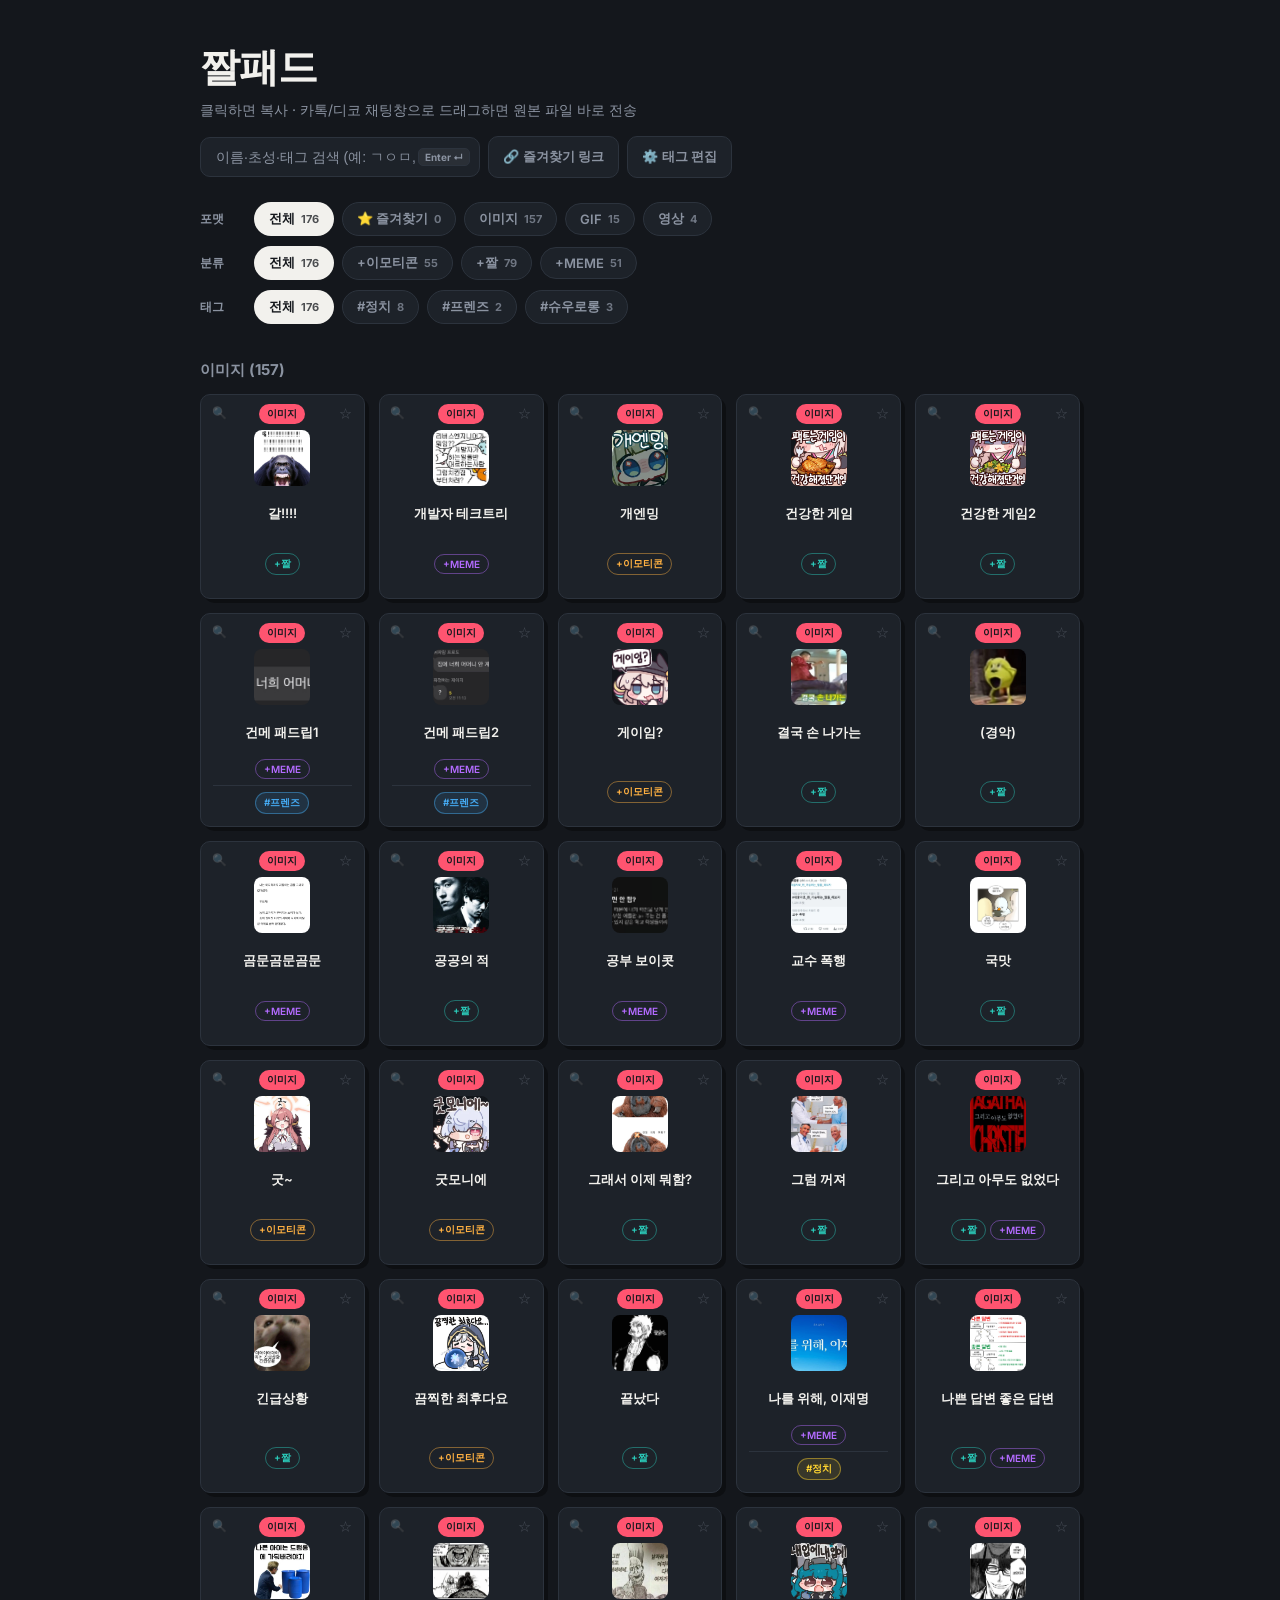
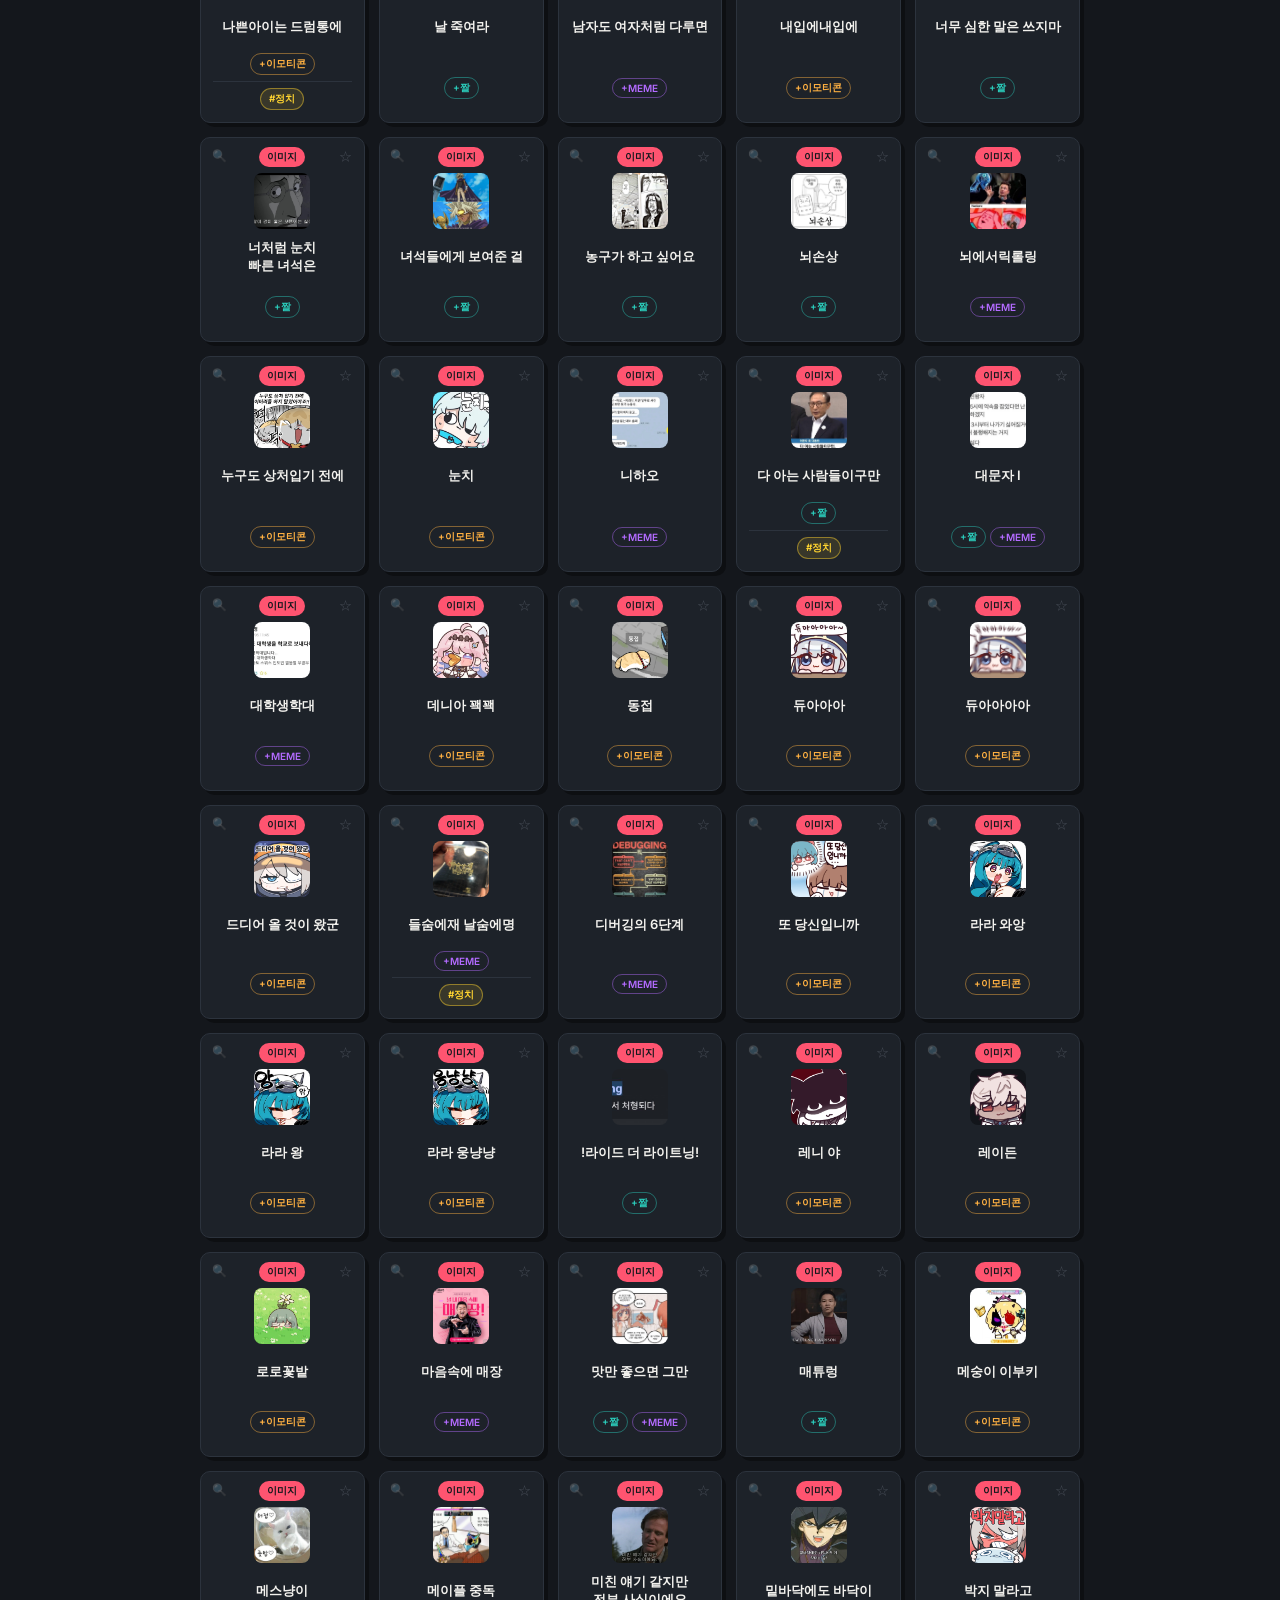
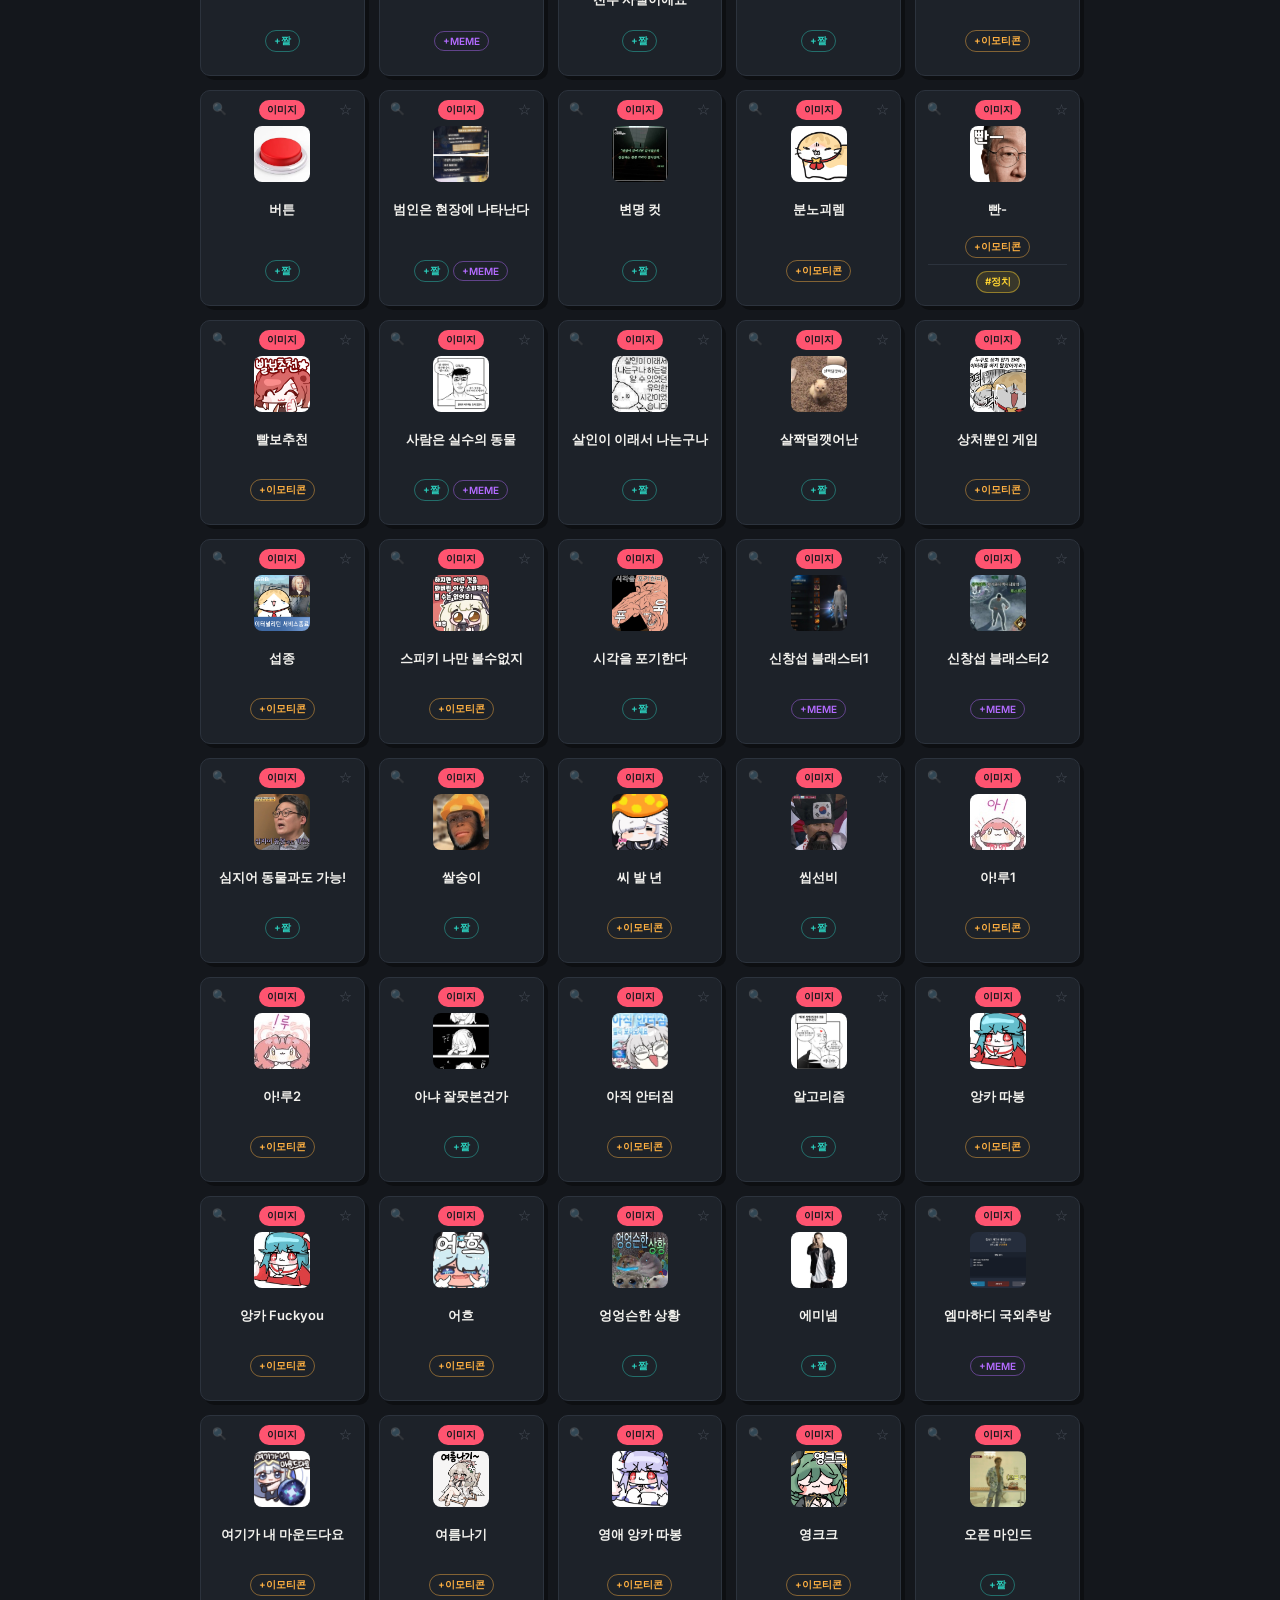
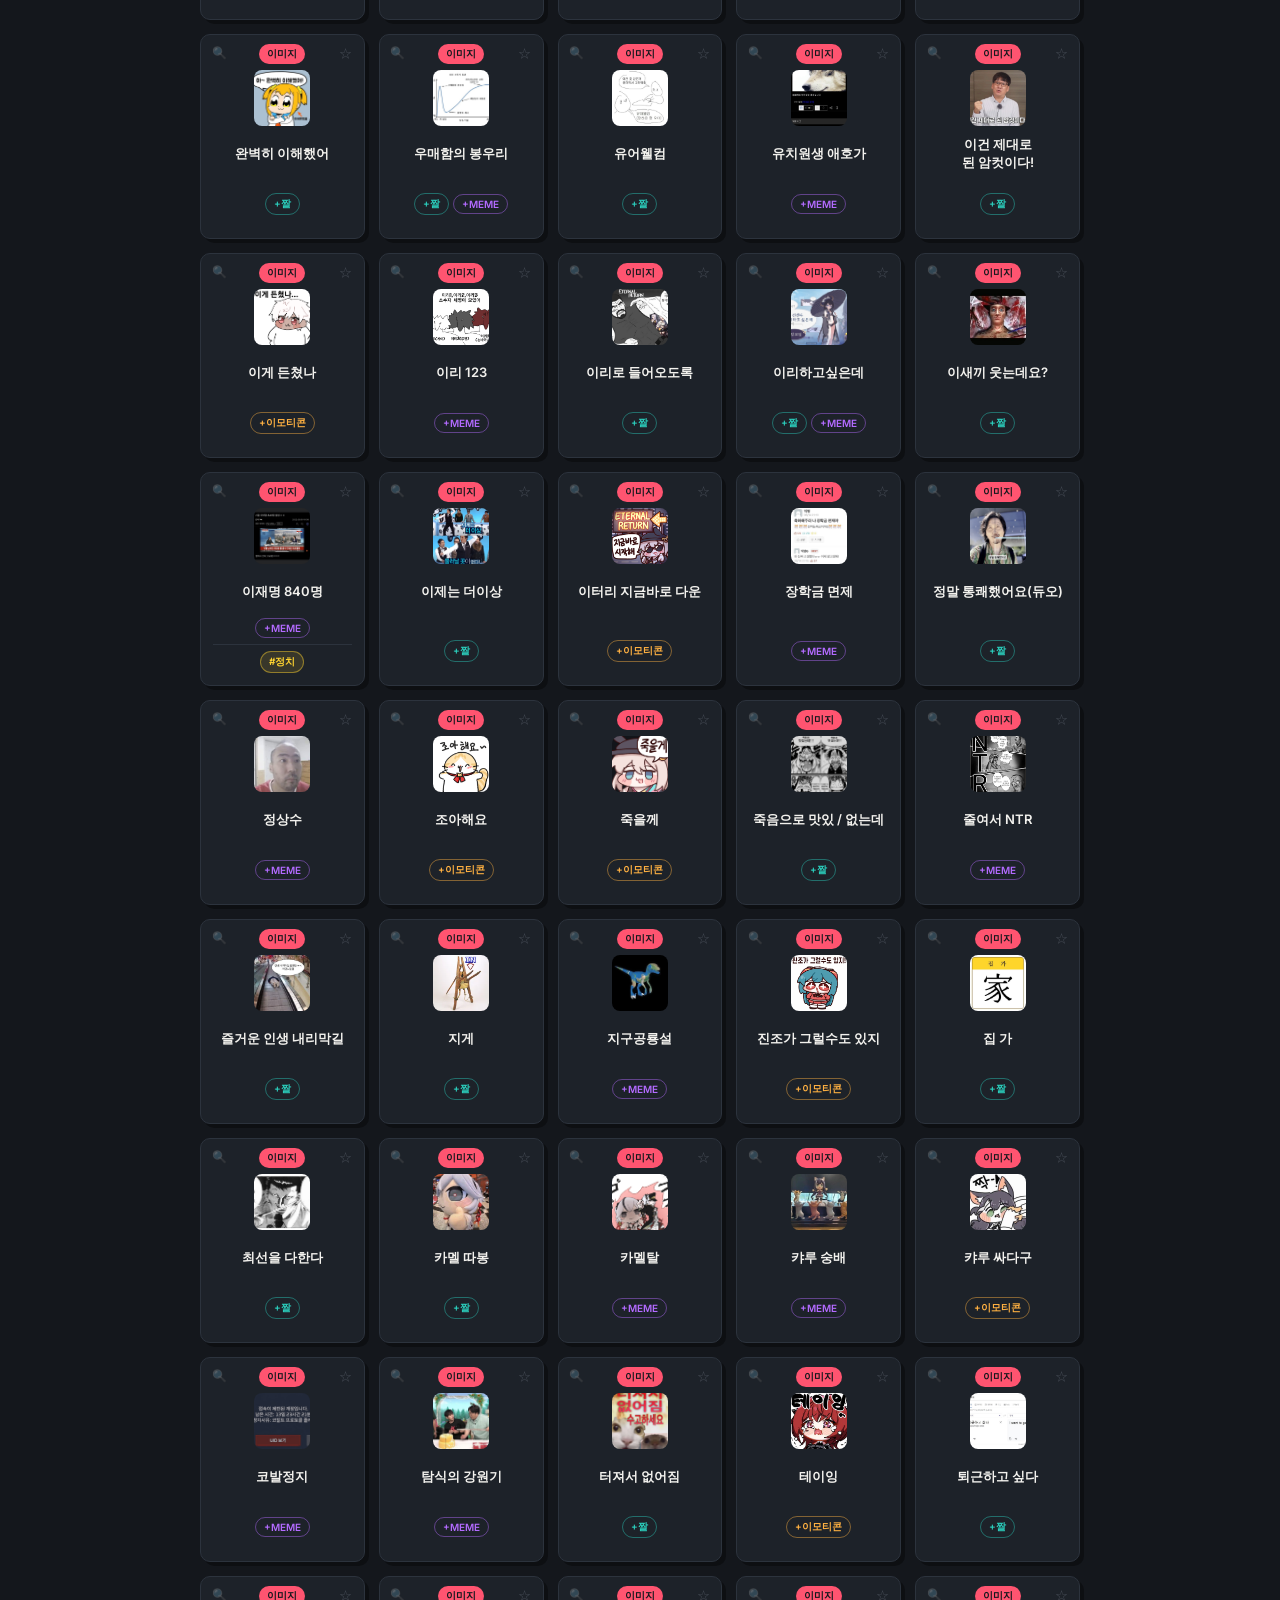
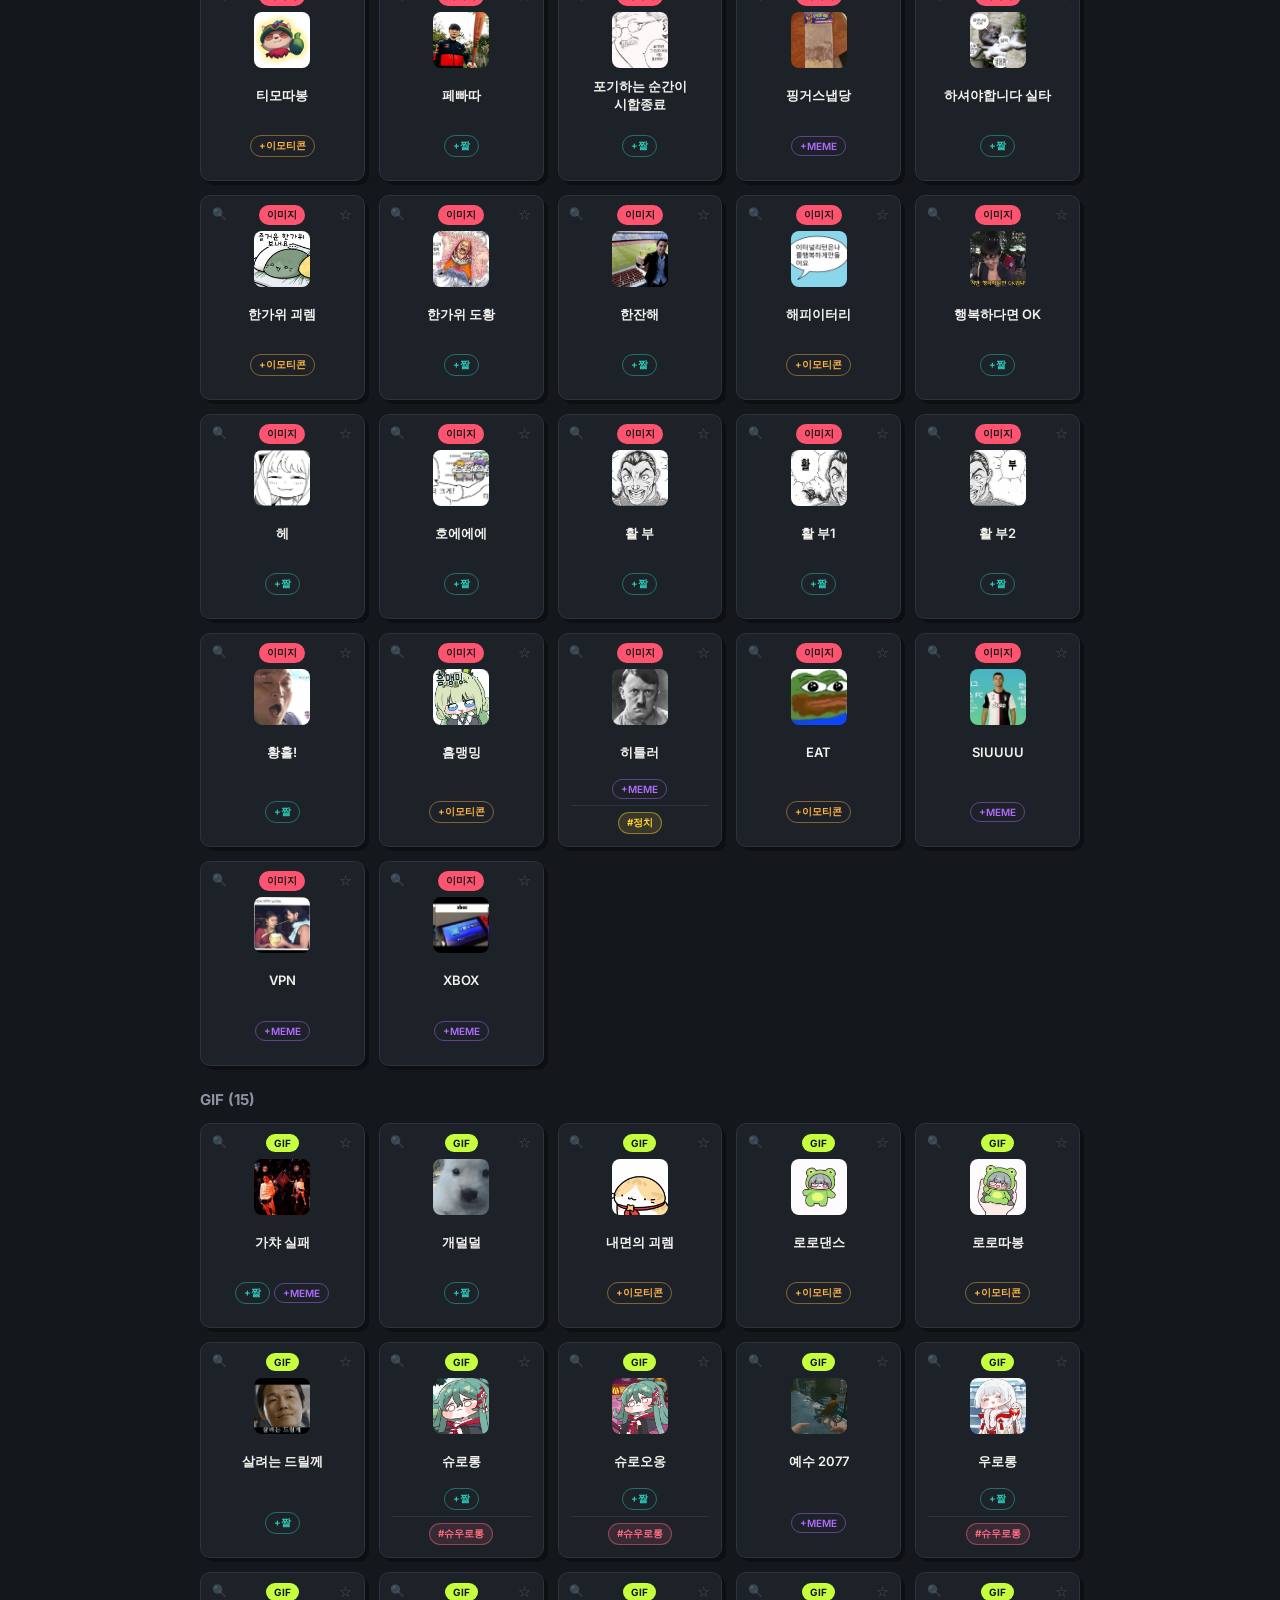
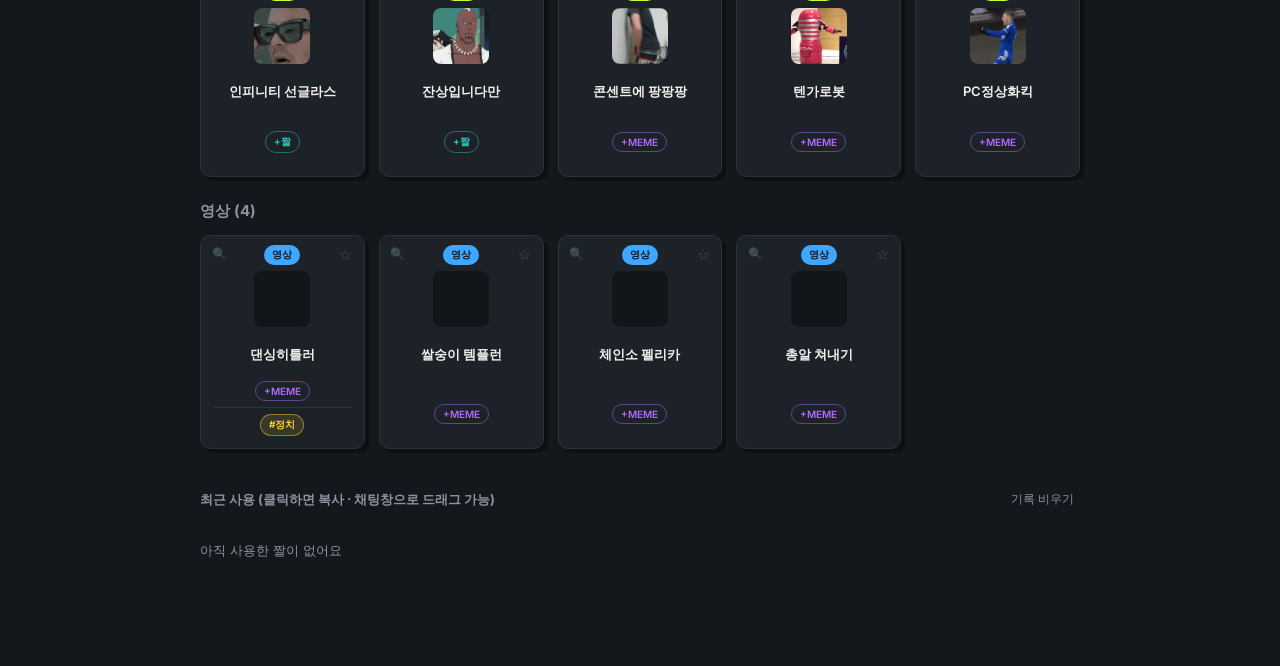
==== index.html @ 25e55c8a "Add files via upload" ====
<!DOCTYPE html>
<html lang="ko">
<head>
<meta charset="UTF-8">
<meta name="viewport" content="width=device-width, initial-scale=1.0">
<title>짤패드</title>
<link rel="icon" type="image/png" href="images/assets/JJAL_icon-favicon-32x32.png?v=2">

<style>
  @import url('https://fonts.googleapis.com/css2?family=Archivo:wght@700;800&family=Inter:wght@400;500;600;700&display=swap');

  .category-title {
    grid-column: 1 / -1;
    font-size: 15px;
    font-weight: 700;
    color: var(--text-dim);
    margin-top: 10px;
    display: flex;
    align-items: center;
    gap: 6px;
  }

  .category-title.fav-title {
    color: #fed330;
  }

  :root {
    --bg: #14171c;
    --surface: #1d2229;
    --surface-hover: #262c35;
    --border: #2c333d;
    --text: #f2f1ed;
    --text-dim: #8b93a1;
    --img: #ff5470;
    --gif: #c6ff3d;
    --video: #3fa7ff;
    --tag-emo: #ffb142;
    --tag-jjal: #2bcbba;
    --tag-meme: #b36bff;
    --tag-pol: #fed330;
    --tag-friends: #45aaf2;
    --tag-shurorong: #ff6b81;
    --tag-extra: #ff793f;
  }

  * {
    box-sizing: border-box;
  }

  body {
    margin: 0;
    background: var(--bg);
    color: var(--text);
    font-family: 'Inter', sans-serif;
    min-height: 100vh;
    padding: 40px 24px 80px;
  }

  .wrap {
    max-width: 880px;
    margin: 0 auto;
  }

  header {
    display: flex;
    flex-wrap: wrap;
    justify-content: space-between;
    align-items: flex-end;
    gap: 16px;
    margin-bottom: 24px;
  }

  h1 {
    font-family: 'Archivo', sans-serif;
    font-weight: 800;
    font-size: 40px;
    letter-spacing: -0.02em;
    margin: 0 0 6px;
  }

  header p {
    margin: 0;
    color: var(--text-dim);
    font-size: 14px;
  }

  .header-right {
    display: flex;
    align-items: center;
    gap: 8px;
    flex-wrap: wrap;
  }

  .search-wrap {
    position: relative;
    display: flex;
    align-items: center;
  }

  #search {
    background: var(--surface);
    border: 1px solid var(--border);
    color: var(--text);
    font-size: 14px;
    padding: 11px 64px 11px 15px;
    border-radius: 10px;
    width: 280px;
    outline: none;
  }

  #search:focus {
    border-color: var(--text-dim);
  }

  #search::placeholder {
    color: var(--text-dim);
  }

  .enter-hint {
    position: absolute;
    right: 10px;
    font-size: 10px;
    font-weight: 700;
    color: var(--text-dim);
    background: rgba(255, 255, 255, 0.06);
    border: 1px solid var(--border);
    padding: 2px 6px;
    border-radius: 5px;
    pointer-events: none;
  }

  .btn-edit-mode {
    background: var(--surface);
    border: 1px solid var(--border);
    color: var(--text-dim);
    font-size: 13px;
    font-weight: 600;
    padding: 11px 14px;
    border-radius: 10px;
    cursor: pointer;
    transition: all .15s;
    white-space: nowrap;
  }

  .btn-edit-mode:hover {
    color: var(--text);
    border-color: var(--text-dim);
  }

  .btn-edit-mode.active {
    background: #ff9f43;
    color: var(--bg);
    border-color: transparent;
  }

  /* 모바일 화면 헤더 버튼 줄바꿈 및 여백 최적화 */
  @media (max-width: 640px) {
    body {
      padding: 24px 14px 64px;
    }

    header {
      flex-direction: column;
      align-items: stretch;
      gap: 12px;
      margin-bottom: 18px;
    }

    h1 {
      font-size: 32px;
    }

    .header-right {
      width: 100%;
      display: grid;
      grid-template-columns: 1fr 1fr;
      gap: 8px;
    }

    .search-wrap {
      grid-column: 1 / -1;
      width: 100%;
    }

    #search {
      width: 100%;
    }

    .btn-edit-mode {
      width: 100%;
      text-align: center;
      padding: 10px 10px;
      font-size: 12px;
    }

    .grid {
      grid-template-columns: repeat(auto-fill, minmax(128px, 1fr));
      gap: 10px;
    }
  }

  .edit-banner {
    display: none;
    flex-direction: column;
    background: #1f2630;
    border: 1px solid #3c4657;
    border-radius: 12px;
    padding: 16px;
    margin-bottom: 22px;
    gap: 14px;
  }

  .edit-banner.show {
    display: flex;
  }

  .edit-banner-top {
    display: flex;
    align-items: center;
    justify-content: space-between;
    flex-wrap: wrap;
    gap: 12px;
  }

  .edit-banner-info {
    font-size: 13px;
    color: var(--text);
    line-height: 1.45;
  }

  .edit-banner-info strong {
    color: #ff9f43;
  }

  .edit-actions {
    display: flex;
    gap: 8px;
    flex-wrap: wrap;
    align-items: center;
  }

  .new-tag-input {
    background: var(--bg);
    border: 1px solid var(--border);
    color: var(--text);
    font-size: 12px;
    padding: 7px 10px;
    border-radius: 8px;
    width: 150px;
    outline: none;
  }

  .new-tag-input:focus {
    border-color: var(--gif);
  }

  .btn-action {
    background: var(--surface);
    border: 1px solid var(--border);
    color: var(--text);
    font-size: 12px;
    font-weight: 700;
    padding: 8px 13px;
    border-radius: 8px;
    cursor: pointer;
  }

  .btn-action.primary {
    background: var(--gif);
    color: var(--bg);
    border-color: transparent;
  }

  .btn-action:hover {
    opacity: 0.9;
  }

  .drop-zone {
    border: 2px dashed #455064;
    border-radius: 10px;
    background: rgba(20, 23, 28, 0.55);
    padding: 16px;
    text-align: center;
    cursor: pointer;
    transition: border-color .15s, background .15s;
  }

  .drop-zone:hover,
  .drop-zone.dragover {
    border-color: var(--gif);
    background: rgba(198, 255, 61, 0.06);
  }

  .drop-zone-title {
    font-size: 13px;
    font-weight: 700;
    color: var(--text);
    margin-bottom: 4px;
  }

  .drop-zone-sub {
    font-size: 12px;
    color: var(--text-dim);
  }

  .filter-section {
    display: flex;
    flex-direction: column;
    gap: 10px;
    margin-bottom: 26px;
  }

  .chips-row {
    display: flex;
    flex-wrap: wrap;
    align-items: center;
    gap: 8px;
  }

  .row-label {
    font-size: 12px;
    font-weight: 700;
    color: var(--text-dim);
    min-width: 42px;
    margin-right: 4px;
  }

  .chip {
    padding: 7px 14px;
    border-radius: 999px;
    border: 1px solid var(--border);
    background: var(--surface);
    color: var(--text-dim);
    font-size: 13px;
    font-weight: 600;
    cursor: pointer;
    display: inline-flex;
    align-items: center;
    gap: 6px;
    user-select: none;
    transition: background .15s, color .15s, border-color .15s;
  }

  .chip:hover {
    color: var(--text);
    border-color: #3d4654;
  }

  .chip .count {
    font-size: 11px;
    font-weight: 700;
    opacity: 0.75;
  }

  .chip.active {
    color: var(--bg);
    border-color: transparent;
    background: var(--tag-extra);
  }

  .chip[data-cat="all"].active,
  .chip[data-type="all"].active,
  .chip[data-theme="all"].active {
    background: var(--text);
  }

  .chip[data-cat="fav"].active {
    background: #fed330;
  }

  .chip[data-cat="img"].active {
    background: var(--img);
  }

  .chip[data-cat="gif"].active {
    background: var(--gif);
  }

  .chip[data-cat="video"].active {
    background: var(--video);
  }

  .chip[data-type="이모티콘"].active {
    background: var(--tag-emo);
  }

  .chip[data-type="짤"].active {
    background: var(--tag-jjal);
  }

  .chip[data-type="MEME"].active {
    background: var(--tag-meme);
  }

  .chip[data-theme="정치"].active {
    background: var(--tag-pol);
  }

  .chip[data-theme="프렌즈"].active {
    background: var(--tag-friends);
  }

  .chip[data-theme="슈우로롱"].active {
    background: var(--tag-shurorong);
  }

  .grid {
    display: grid;
    grid-template-columns: repeat(auto-fill, minmax(142px, 1fr));
    gap: 14px;
    margin-bottom: 40px;
  }

  .pad {
    position: relative;
    background: var(--surface);
    border: 1px solid var(--border);
    border-radius: 10px;
    padding: 9px 12px 12px;
    text-align: center;
    cursor: grab;
    box-shadow: 4px 4px 0 rgba(0,0,0,0.35);
    display: flex;
    flex-direction: column;
    align-items: center;
    justify-content: space-between;
    transition: opacity .15s, transform .12s, border-color .15s;
  }

  .pad:hover {
    background: var(--surface-hover);
  }

  .pad.dragging {
    opacity: 0.55;
    cursor: grabbing;
    border-color: var(--gif);
  }

  .pad.is-fav {
    border-color: rgba(254, 211, 48, 0.45);
  }

  .pad.first-match {
    outline: 2px solid var(--gif);
  }

  .pad:active,
  .pad.fired {
    transform: translate(3px, 3px);
    box-shadow: 1px 1px 0 rgba(0,0,0,0.35);
  }

  .pad-corner-btn {
    position: absolute;
    top: 6px;
    width: 24px;
    height: 24px;
    border-radius: 6px;
    border: none;
    background: transparent;
    color: var(--text-dim);
    font-size: 13px;
    line-height: 1;
    display: inline-flex;
    align-items: center;
    justify-content: center;
    cursor: pointer;
    opacity: 0.35;
    transition: opacity .15s, background .15s, color .15s, transform .12s;
    padding: 0;
  }

  .pad:hover .pad-corner-btn {
    opacity: 0.75;
  }

  .pad-corner-btn:hover {
    opacity: 1 !important;
    background: rgba(255, 255, 255, 0.08);
    transform: scale(1.1);
  }

  .fav-btn {
    right: 6px;
  }

  .fav-btn.active {
    opacity: 1;
    color: #fed330;
  }

  .zoom-btn {
    left: 6px;
    font-size: 12px;
  }

  .pad-top {
    width: 100%;
    display: flex;
    flex-direction: column;
    align-items: center;
  }

  .pad-format-row {
    margin-bottom: 6px;
    display: flex;
    justify-content: center;
    align-items: center;
    min-height: 20px;
    width: 100%;
  }

  .pad .emoji {
    font-size: 30px;
    display: block;
    margin-bottom: 10px;
  }

  .pad-img {
    width: 56px;
    height: 56px;
    object-fit: cover;
    border-radius: 8px;
    margin-bottom: 10px;
    display: block;
    margin-left: auto;
    margin-right: auto;
    background: #12151a;
    cursor: grab;
    -webkit-user-drag: element;
  }

  .pad .label {
    font-size: 13px;
    font-weight: 600;
    line-height: 1.35;
    display: flex;
    align-items: center;
    justify-content: center;
    width: 100%;
    min-height: 36px;
    margin-bottom: 8px;
    word-break: keep-all;
    overflow-wrap: break-word;
    text-wrap: balance;
  }

  .pad-meta {
    width: 100%;
    display: flex;
    flex-direction: column;
    align-items: center;
    justify-content: center;
    margin-top: auto;
    min-height: 46px;
  }

  .pad-meta.no-theme {
    padding-top: 2px;
  }

  .type-group {
    display: flex;
    flex-wrap: wrap;
    justify-content: center;
    align-items: center;
    gap: 4px;
    width: 100%;
    min-height: 20px;
  }

  .theme-footer {
    width: 100%;
    margin-top: 6px;
    padding-top: 6px;
    border-top: 1px solid var(--border);
    display: flex;
    flex-wrap: wrap;
    justify-content: center;
    align-items: center;
    gap: 4px;
  }

  .theme-footer.edit-divider {
    border-top: 1px dashed #363f4d;
    background: rgba(0, 0, 0, 0.14);
    margin: 8px -12px -12px;
    padding: 8px 8px 10px;
    width: calc(100% + 24px);
    border-radius: 0 0 9px 9px;
  }

  .tag {
    display: inline-block;
    font-size: 10px;
    font-weight: 700;
    padding: 3px 8px;
    border-radius: 999px;
    color: var(--bg);
  }

  .tag.img {
    background: var(--img);
  }

  .tag.gif {
    background: var(--gif);
  }

  .tag.video {
    background: var(--video);
  }

  .tag.sub-type {
    background: transparent;
    border: 1px solid var(--border);
    color: var(--text-dim);
    font-weight: 600;
  }

  .tag.sub-type[data-t="이모티콘"] {
    border-color: rgba(255, 177, 66, 0.45);
    color: var(--tag-emo);
  }

  .tag.sub-type[data-t="짤"] {
    border-color: rgba(43, 203, 186, 0.45);
    color: var(--tag-jjal);
  }

  .tag.sub-type[data-t="MEME"] {
    border-color: rgba(179, 107, 255, 0.45);
    color: var(--tag-meme);
  }

  .tag.sub-theme {
    background: rgba(255, 121, 63, 0.12);
    border: 1px solid rgba(255, 121, 63, 0.45);
    color: var(--tag-extra);
    font-weight: 600;
  }

  .tag.sub-theme[data-t="정치"] {
    background: rgba(254, 211, 48, 0.12);
    border-color: rgba(254, 211, 48, 0.45);
    color: var(--tag-pol);
  }

  .tag.sub-theme[data-t="프렌즈"] {
    background: rgba(69, 170, 242, 0.12);
    border-color: rgba(69, 170, 242, 0.45);
    color: var(--tag-friends);
  }

  .tag.sub-theme[data-t="슈우로롱"] {
    background: rgba(255, 107, 129, 0.12);
    border-color: rgba(255, 107, 129, 0.45);
    color: var(--tag-shurorong);
  }

  .edit-tag-btn {
    font-size: 10px;
    font-weight: 700;
    padding: 3px 7px;
    border-radius: 6px;
    border: 1px dashed #3d4654;
    background: transparent;
    color: var(--text-dim);
    cursor: pointer;
    opacity: 0.45;
    transition: all .12s;
  }

  .edit-tag-btn:hover {
    opacity: 0.85;
  }

  .edit-tag-btn.on {
    opacity: 1;
    border-style: solid;
    background: rgba(255, 121, 63, 0.14);
    color: var(--tag-extra);
    border-color: var(--tag-extra);
  }

  .edit-tag-btn.on[data-t="이모티콘"] {
    color: var(--tag-emo);
    border-color: var(--tag-emo);
    background: rgba(255, 177, 66, 0.14);
  }

  .edit-tag-btn.on[data-t="짤"] {
    color: var(--tag-jjal);
    border-color: var(--tag-jjal);
    background: rgba(43, 203, 186, 0.14);
  }

  .edit-tag-btn.on[data-t="MEME"] {
    color: var(--tag-meme);
    border-color: var(--tag-meme);
    background: rgba(179, 107, 255, 0.14);
  }

  .edit-tag-btn.on[data-t="정치"] {
    color: var(--tag-pol);
    border-color: var(--tag-pol);
    background: rgba(254, 211, 48, 0.14);
  }

  .edit-tag-btn.on[data-t="프렌즈"] {
    color: var(--tag-friends);
    border-color: var(--tag-friends);
    background: rgba(69, 170, 242, 0.14);
  }

  .edit-tag-btn.on[data-t="슈우로롱"] {
    color: var(--tag-shurorong);
    border-color: var(--tag-shurorong);
    background: rgba(255, 107, 129, 0.14);
  }

  .pad.hidden {
    display: none;
  }

  .recent-header {
    display: flex;
    align-items: center;
    justify-content: space-between;
    margin-bottom: 12px;
  }

  .recent-label {
    font-size: 13px;
    font-weight: 700;
    color: var(--text-dim);
  }

  .recent-clear-btn {
    background: transparent;
    border: none;
    color: var(--text-dim);
    font-size: 12px;
    cursor: pointer;
    padding: 2px 6px;
    border-radius: 4px;
  }

  .recent-clear-btn:hover {
    color: var(--text);
    background: var(--surface);
  }

  .recent-row {
    display: flex;
    gap: 10px;
    overflow-x: auto;
    padding-bottom: 6px;
  }

  .recent-item {
    flex: 0 0 auto;
    background: var(--surface);
    border: 1px solid var(--border);
    border-radius: 8px;
    padding: 8px 12px;
    font-size: 13px;
    font-weight: 500;
    display: flex;
    align-items: center;
    gap: 7px;
    white-space: nowrap;
    cursor: grab;
    transition: background .15s, border-color .15s, transform .1s, opacity .15s;
  }

  .recent-item:hover {
    background: var(--surface-hover);
    border-color: #3d4654;
  }

  .recent-item.dragging {
    opacity: 0.55;
    cursor: grabbing;
  }

  .recent-item:active {
    transform: translateY(1px);
  }

  .recent-thumb {
    width: 24px;
    height: 24px;
    object-fit: cover;
    border-radius: 4px;
    -webkit-user-drag: element;
  }

  .empty-note {
    color: var(--text-dim);
    font-size: 13px;
    grid-column: 1 / -1;
    padding: 20px 0;
  }

  #previewPopup {
    position: fixed;
    z-index: 200;
    background: #181c22;
    border: 1px solid #3d4654;
    border-radius: 12px;
    padding: 10px;
    box-shadow: 0 14px 36px rgba(0, 0, 0, 0.65);
    pointer-events: none;
    opacity: 0;
    transform: scale(0.96);
    transition: opacity .14s ease, transform .14s ease;
    max-width: 340px;
    text-align: center;
  }

  #previewPopup.show {
    opacity: 1;
    transform: scale(1);
  }

  #previewPopup img,
  #previewPopup video {
    display: block;
    max-width: 320px;
    max-height: 320px;
    width: auto;
    height: auto;
    border-radius: 8px;
    margin: 0 auto 8px;
    background: #101317;
  }

  #previewPopup .preview-caption {
    font-size: 13px;
    font-weight: 700;
    color: var(--text);
    word-break: keep-all;
  }

  #toast {
    position: fixed;
    left: 50%;
    bottom: 28px;
    transform: translate(-50%, 20px);
    background: var(--text);
    color: var(--bg);
    font-weight: 600;
    font-size: 14px;
    padding: 12px 20px;
    border-radius: 10px;
    opacity: 0;
    transition: opacity .18s, transform .18s;
    pointer-events: none;
    z-index: 300;
  }

  #toast.show {
    opacity: 1;
    transform: translate(-50%, 0);
  }
</style>
</head>

<body>
<div class="wrap">

  <header>
    <div>
      <h1>짤패드</h1>
      <p>클릭하면 복사 · 카톡/디코 채팅창으로 드래그하면 원본 파일 바로 전송</p>
    </div>
    <div class="header-right">
      <div class="search-wrap">
        <input id="search" type="text" placeholder="이름·초성·태그 검색 (예: ㄱㅇㅁ, #슈우로롱)">
        <span class="enter-hint" title="검색 후 Enter를 누르면 첫 번째 짤이 바로 복사됩니다">Enter ↵</span>
      </div>
      <button id="syncFavBtn" class="btn-edit-mode" type="button" title="현재 즐겨찾기 목록이 담긴 공유 링크를 복사합니다">🔗 즐겨찾기 링크</button>
      <button id="editModeBtn" class="btn-edit-mode" type="button">⚙️ 태그 편집</button>
    </div>
  </header>

  <div id="editBanner" class="edit-banner">
    <div class="edit-banner-top">
      <div class="edit-banner-info">
        <strong>태그 편집 &amp; 새 짤 등록 모드</strong> — 박스 위쪽은 <b>+분류</b>, 박스 밑 공간은 <b>#태그</b>로 분리되어 표시됩니다.<br>
        ⭐ 즐겨찾기(★)와 태그를 수정한 뒤 <b>pads.js 다운로드</b>를 눌러 덮어쓰면 <b>모든 기기·브라우저에서 즐겨찾기가 똑같이 동기화</b>됩니다!
      </div>
      <div class="edit-actions">
        <input id="newTagInput" class="new-tag-input" type="text" placeholder="새 #태그 입력 (예: 이리)">
        <button id="addTagBtn" class="btn-action" type="button">+ 추가</button>
        <button id="copyPadsBtn" class="btn-action" type="button">📋 코드 복사</button>
        <button id="downloadPadsBtn" class="btn-action primary" type="button">💾 pads.js 다운로드</button>
      </div>
    </div>

    <div id="dropZone" class="drop-zone">
      <div class="drop-zone-title">📥 여기에 새 짤 파일(이미지 · GIF · MP4)을 드래그 앤 드롭하거나 클릭해서 선택하세요</div>
      <div class="drop-zone-sub">파일명 기준으로 자동 등록되며, 바로 아래 카드에서 +분류와 #태그를 찍고 pads.js로 받을 수 있습니다 (여러 파일 동시 선택 가능)</div>
      <input id="fileInput" type="file" multiple accept="image/*,video/mp4,video/webm" style="display:none">
    </div>
  </div>

  <div class="filter-section">
    <div class="chips-row" id="catChips">
      <span class="row-label">포맷</span>
      <div class="chip active" data-cat="all">전체 <span class="count" id="cnt-cat-all"></span></div>
      <div class="chip" data-cat="fav">⭐ 즐겨찾기 <span class="count" id="cnt-cat-fav"></span></div>
      <div class="chip" data-cat="img">이미지 <span class="count" id="cnt-cat-img"></span></div>
      <div class="chip" data-cat="gif">GIF <span class="count" id="cnt-cat-gif"></span></div>
      <div class="chip" data-cat="video">영상 <span class="count" id="cnt-cat-video"></span></div>
    </div>

    <div class="chips-row" id="typeChips"></div>

    <div class="chips-row" id="themeChips"></div>
  </div>

  <div class="grid" id="grid"></div>

  <div class="recent-header">
    <div class="recent-label">최근 사용 (클릭하면 복사 · 채팅창으로 드래그 가능)</div>
    <button id="clearRecentBtn" class="recent-clear-btn" type="button">기록 비우기</button>
  </div>
  <div class="recent-row" id="recentRow">
    <span class="empty-note">아직 사용한 짤이 없어요</span>
  </div>

</div>

<div id="previewPopup"></div>

<div id="toast"></div>

<script>
  // 174개 전체 최신 데이터셋 기본 내장
  const defaultPadsData = [
    // [ㄱ]
    { image: 'images/가챠 실패(화사).gif', label: '가챠 실패', cat: 'gif', tags: ['짤', 'MEME'] },
    { image: 'images/갈!!.jpg', label: '갈!!!!', cat: 'img', tags: ['짤'] },
    { image: 'images/개덜덜.gif', label: '개덜덜', cat: 'gif', tags: ['짤'] },
    { image: 'images/개발자 테크트리.jpg', label: '개발자 테크트리', cat: 'img', tags: ['MEME'] },
    { image: 'images/개엔밍.webp', label: '개엔밍', cat: 'img', tags: ['이모티콘'] },
    { image: 'images/건강한 게임.png', label: '건강한 게임', cat: 'img', tags: ['짤'] },
    { image: 'images/건강한 게임2.png', label: '건강한 게임2', cat: 'img', tags: ['짤'] },
    { image: 'images/건메 패드립1.jpg', label: '건메 패드립1', cat: 'img', tags: ['MEME', '프렌즈'] },
    { image: 'images/건메 패드립2.jpg', label: '건메 패드립2', cat: 'img', tags: ['MEME', '프렌즈'] },
    { image: 'images/게이임.png', label: '게이임?', cat: 'img', tags: ['이모티콘'] },
    { image: 'images/결국 손 나가는.webp', label: '결국 손 나가는', cat: 'img', tags: ['짤'] },
    { image: 'images/(경악).jpg', label: '(경악)', cat: 'img', tags: ['짤'] },
    { image: 'images/곰문곰문곰문.jpg', label: '곰문곰문곰문', cat: 'img', tags: ['MEME'] },
    { image: 'images/공공의적.webp', label: '공공의 적', cat: 'img', tags: ['짤'] },
    { image: 'images/공부 보이콧.jpg', label: '공부 보이콧', cat: 'img', tags: ['MEME'] },
    { image: 'images/교수 폭행.webp', label: '교수 폭행', cat: 'img', tags: ['MEME'] },
    { image: 'images/국맛.jpg', label: '국맛', cat: 'img', tags: ['짤'] },
    { image: 'images/굿~.jpg', label: '굿~', cat: 'img', tags: ['이모티콘'] },
    { image: 'images/굿모니에.png', label: '굿모니에', cat: 'img', tags: ['이모티콘'] },
    { image: 'images/그래서 이제 뭐함.jpg', label: '그래서 이제 뭐함?', cat: 'img', tags: ['짤'] },
    { image: 'images/그럼 꺼져.jpg', label: '그럼 꺼져', cat: 'img', tags: ['짤'] },
    { image: 'images/그리고 아무도 없었다.jpg', label: '그리고 아무도 없었다', cat: 'img', tags: ['짤', 'MEME'] },
    { image: 'images/긴급상황.jpg', label: '긴급상황', cat: 'img', tags: ['짤'] },
    { image: 'images/끔찍한 최후다요.png', label: '끔찍한 최후다요', cat: 'img', tags: ['이모티콘'] },
    { image: 'images/끝났다.webp', label: '끝났다', cat: 'img', tags: ['짤'] },

    // [ㄴ]
    { image: 'images/나를 위해, 이재명.jpg', label: '나를 위해, 이재명', cat: 'img', tags: ['MEME', '정치'] },
    { image: 'images/나쁜 답변 좋은 답변.webp', label: '나쁜 답변 좋은 답변', cat: 'img', tags: ['짤', 'MEME'] },
    { image: 'images/나쁜아이.png', label: '나쁜아이는 드럼통에', cat: 'img', tags: ['이모티콘', '정치'] },
    { image: 'images/날 죽여라.jpg', label: '날 죽여라', cat: 'img', tags: ['짤'] },
    { image: 'images/남자도 여자처럼 다루면.webp', label: '남자도 여자처럼 다루면', cat: 'img', tags: ['MEME'] },
    { image: 'images/내면의 괴렘.gif', label: '내면의 괴렘', cat: 'gif', tags: ['이모티콘'] },
    { image: 'images/내입에내입에.webp', label: '내입에내입에', cat: 'img', tags: ['이모티콘'] },
    { image: 'images/너무 심한 말은 쓰지마.webp', label: '너무 심한 말은 쓰지마', cat: 'img', tags: ['짤'] },
    { image: 'images/너처럼 눈치빠른 녀석은 싫다니까.jpg', label: '너처럼 눈치 빠른 녀석은', cat: 'img', tags: ['짤'] },
    { image: 'images/녀석들에게 보여준 걸.jpg', label: '녀석들에게 보여준 걸', cat: 'img', tags: ['짤'] },
    { image: 'images/농구가 하고 싶어요.jpg', label: '농구가 하고 싶어요', cat: 'img', tags: ['짤'] },
    { image: 'images/뇌손상.jpg', label: '뇌손상', cat: 'img', tags: ['짤'] },
    { image: 'images/뇌에서릭롤링.jpg', label: '뇌에서릭롤링', cat: 'img', tags: ['MEME'] },
    { image: 'images/누구도 상처입기 전에.png', label: '누구도 상처입기 전에', cat: 'img', tags: ['이모티콘'] },
    { image: 'images/눈치....png', label: '눈치', cat: 'img', tags: ['이모티콘'] },
    { image: 'images/니하오.webp', label: '니하오', cat: 'img', tags: ['MEME'] },

    // [ㄷ]
    { image: 'images/다 아는 사람들이구만.jpg', label: '다 아는 사람들이구만', cat: 'img', tags: ['짤', '정치'] },
    { image: 'images/대문자 I.jpg', label: '대문자 I', cat: 'img', tags: ['짤', 'MEME'] },
    { image: 'images/대학생학대.jpg', label: '대학생학대', cat: 'img', tags: ['MEME'] },
    { video: 'images/댄싱히틀러.mp4', label: '댄싱히틀러', cat: 'video', tags: ['MEME', '정치'] },
    { image: 'images/오리 데니아.webp', label: '데니아 꽥꽥', cat: 'img', tags: ['이모티콘'] },
    { image: 'images/동접(사망).png', label: '동접', cat: 'img', tags: ['이모티콘'] },
    { image: 'images/듀아아아.webp', label: '듀아아아', cat: 'img', tags: ['이모티콘'] },
    { image: 'images/듀아아아 익스트림.png', label: '듀아아아아', cat: 'img', tags: ['이모티콘'] },
    { image: 'images/드디어 올 것이 왔군.png', label: '드디어 올 것이 왔군', cat: 'img', tags: ['이모티콘'] },
    { image: 'images/들숨에재 날숨에명.jpg', label: '들숨에재 날숨에명', cat: 'img', tags: ['MEME', '정치'] },
    { image: 'images/디버깅의 6단계.jpg', label: '디버깅의 6단계', cat: 'img', tags: ['MEME'] },
    { image: 'images/또 당신입니까.png', label: '또 당신입니까', cat: 'img', tags: ['이모티콘'] },

    // [ㄹ]
    { image: 'images/라라 와앙.webp', label: '라라 와앙', cat: 'img', tags: ['이모티콘'] },
    { image: 'images/라라 왕.webp', label: '라라 왕', cat: 'img', tags: ['이모티콘'] },
    { image: 'images/라라 웅냥냥.webp', label: '라라 웅냥냥', cat: 'img', tags: ['이모티콘'] },
    { image: 'images/라이드 더 라이트닝.jpg', label: '!라이드 더 라이트닝!', cat: 'img', tags: ['짤'] },
    { image: 'images/레니 야.png', label: '레니 야', cat: 'img', tags: ['이모티콘'] },
    { image: 'images/레이든.png', label: '레이든', cat: 'img', tags: ['이모티콘'] },
    { image: 'images/로로꽃밭.jpg', label: '로로꽃밭', cat: 'img', tags: ['이모티콘'] },
    { image: 'images/로로댄스.gif', label: '로로댄스', cat: 'gif', tags: ['이모티콘'] },
    { image: 'images/로로따봉.gif', label: '로로따봉', cat: 'gif', tags: ['이모티콘'] },

    // [ㅁ]
    { image: 'images/마음속에 매장.jpg', label: '마음속에 매장', cat: 'img', tags: ['MEME'] },
    { image: 'images/맛만 좋으면 그만.webp', label: '맛만 좋으면 그만', cat: 'img', tags: ['짤', 'MEME'] },
    { image: 'images/매튜렁.webp', label: '매튜렁', cat: 'img', tags: ['짤'] },
    { image: 'images/메숭이 이부키.png', label: '메숭이 이부키', cat: 'img', tags: ['이모티콘'] },
    { image: 'images/메스냥이.jpg', label: '메스냥이', cat: 'img', tags: ['짤'] },
    { image: 'images/메이플 중독증.jpg', label: '메이플 중독', cat: 'img', tags: ['MEME'] },
    { image: 'images/미친 얘기 같지만 전부 사실이에요.webp', label: '미친 얘기 같지만 전부 사실이에요', cat: 'img', tags: ['짤'] },
    { image: 'images/지하실.webp', label: '밑바닥에도 바닥이', cat: 'img', tags: ['짤'] },

    // [ㅂ]
    { image: 'images/박지말라고.png', label: '박지 말라고', cat: 'img', tags: ['이모티콘'] },
    { image: 'images/버튼.png', label: '버튼', cat: 'img', tags: ['짤'] },
    { image: 'images/범인은 현장에 나타난다.jpg', label: '범인은 현장에 나타난다', cat: 'img', tags: ['짤', 'MEME'] },
    { image: 'images/변명 컷.jpg', label: '변명 컷', cat: 'img', tags: ['짤'] },
    { image: 'images/분노괴렘.png', label: '분노괴렘', cat: 'img', tags: ['이모티콘'] },
    { image: 'images/빤.png', label: '빤-', cat: 'img', tags: ['이모티콘', '정치'] },
    { image: 'images/빨보추천.png', label: '빨보추천', cat: 'img', tags: ['이모티콘'] },

    // [ㅅ]
    { image: 'images/사람은 실수의 동물.jpg', label: '사람은 실수의 동물', cat: 'img', tags: ['짤', 'MEME'] },
    { image: 'images/살려는 드릴께.gif', label: '살려는 드릴께', cat: 'gif', tags: ['짤'] },
    { image: 'images/살인이 이래서 나는구나.jpg', label: '살인이 이래서 나는구나', cat: 'img', tags: ['짤'] },
    { image: 'images/살짝덜깻어난.jpg', label: '살짝덜깻어난', cat: 'img', tags: ['짤'] },
    { image: 'images/상처만 남는 게임.png', label: '상처뿐인 게임', cat: 'img', tags: ['이모티콘'] },
    { image: 'images/섭종.png', label: '섭종', cat: 'img', tags: ['이모티콘'] },
    { image: 'images/슈로롱.gif', label: '슈로롱', cat: 'gif', tags: ['짤', '슈우로롱'] },
    { image: 'images/슈로오옹.gif', label: '슈로오옹', cat: 'gif', tags: ['짤', '슈우로롱'] },
    { image: 'images/스피키 나만볼수없지.webp', label: '스피키 나만 볼수없지', cat: 'img', tags: ['이모티콘'] },
    { image: 'images/시각을 포기한다.png', label: '시각을 포기한다', cat: 'img', tags: ['짤'] },
    { image: 'images/회색내복 블래스터1.jpg', label: '신창섭 블래스터1', cat: 'img', tags: ['MEME'] },
    { image: 'images/회색내복 블래스터2.jpg', label: '신창섭 블래스터2', cat: 'img', tags: ['MEME'] },
    { image: 'images/심지어 동물과도 가능!.png', label: '심지어 동물과도 가능!', cat: 'img', tags: ['짤'] },
    { image: 'images/쌀숭이.jpg', label: '쌀숭이', cat: 'img', tags: ['짤'] },
    { video: 'images/쌀숭이 템플런.mp4', label: '쌀숭이 템플런', cat: 'video', tags: ['MEME'] },
    { image: 'images/씨 발 년.png', label: '씨 발 년', cat: 'img', tags: ['이모티콘'] },
    { image: 'images/씹선비.jpg', label: '씹선비', cat: 'img', tags: ['짤'] },

    // [ㅇ]
    { image: 'images/아!루1.jpg', label: '아!루1', cat: 'img', tags: ['이모티콘'] },
    { image: 'images/아!루2.jpg', label: '아!루2', cat: 'img', tags: ['이모티콘'] },
    { image: 'images/아냐 잘못본건가.jpg', label: '아냐 잘못본건가', cat: 'img', tags: ['짤'] },
    { image: 'images/아직 안터짐.jpg', label: '아직 안터짐', cat: 'img', tags: ['이모티콘'] },
    { image: 'images/알고리즘.jpg', label: '알고리즘', cat: 'img', tags: ['짤'] },
    { image: 'images/앙카 따봉.png', label: '앙카 따봉', cat: 'img', tags: ['이모티콘'] },
    { image: 'images/앙카 뻐큐.jpg', label: '앙카 Fuckyou', cat: 'img', tags: ['이모티콘'] },
    { image: 'images/어흐.webp', label: '어흐', cat: 'img', tags: ['이모티콘'] },
    { image: 'images/엉엉슨한 상황.jpg', label: '엉엉슨한 상황', cat: 'img', tags: ['짤'] },
    { image: 'images/에미넴.webp', label: '에미넴', cat: 'img', tags: ['짤'] },
    { image: 'images/엠마하디국외추방.png', label: '엠마하디 국외추방', cat: 'img', tags: ['MEME'] },
    { image: 'images/여기가 내 마운드다요.jpg', label: '여기가 내 마운드다요', cat: 'img', tags: ['이모티콘'] },
    { image: 'images/여름나기.png', label: '여름나기', cat: 'img', tags: ['이모티콘'] },
    { image: 'images/영앙카따봉.png', label: '영애 앙카 따봉', cat: 'img', tags: ['이모티콘'] },
    { image: 'images/영크크.png', label: '영크크', cat: 'img', tags: ['이모티콘'] },
    { image: 'images/예수 2077.gif', label: '예수 2077', cat: 'gif', tags: ['MEME'] },
    { image: 'images/오픈 마인드.jpg', label: '오픈 마인드', cat: 'img', tags: ['짤'] },
    { image: 'images/완벽히 이해했어.jpg', label: '완벽히 이해했어', cat: 'img', tags: ['짤'] },
    { image: 'images/우로롱.gif', label: '우로롱', cat: 'gif', tags: ['짤', '슈우로롱'] },
    { image: 'images/우매함의 봉우리.jpg', label: '우매함의 봉우리', cat: 'img', tags: ['짤', 'MEME'] },
    { image: 'images/유어웰컴.jpg', label: '유어웰컴', cat: 'img', tags: ['짤'] },
    { image: 'images/유치원생 애호가.jpg', label: '유치원생 애호가', cat: 'img', tags: ['MEME'] },
    { image: 'images/이건 제대로 된 암컷이다!.png', label: '이건 제대로 된 암컷이다!', cat: 'img', tags: ['짤'] },
    { image: 'images/이게 든쳤나.png', label: '이게 든쳤나', cat: 'img', tags: ['이모티콘'] },
    { image: 'images/이리123.webp', label: '이리 123', cat: 'img', tags: ['MEME'] },
    { image: 'images/이리로 들어오도록.jpg', label: '이리로 들어오도록', cat: 'img', tags: ['짤'] },
    { image: 'images/이리하고싶은데.png', label: '이리하고싶은데', cat: 'img', tags: ['짤', 'MEME'] },
    { image: 'images/이새끼 웃는데요.jpg', label: '이새끼 웃는데요?', cat: 'img', tags: ['짤'] },
    { image: 'images/이재명 840명.jpg', label: '이재명 840명', cat: 'img', tags: ['MEME', '정치'] },
    { image: 'images/이제는 더이상 물러날 곳이 없다.jpg', label: '이제는 더이상', cat: 'img', tags: ['짤'] },
    { image: 'images/이터널리턴지금바로다운로드.png', label: '이터리 지금바로 다운', cat: 'img', tags: ['이모티콘'] },
    { image: 'images/인피니티 선글라스.gif', label: '인피니티 선글라스', cat: 'gif', tags: ['짤'] },

    // [ㅈ]
    { image: 'images/잔상입니다만.gif', label: '잔상입니다만', cat: 'gif', tags: ['짤'] },
    { image: 'images/장학금 면제.jpg', label: '장학금 면제', cat: 'img', tags: ['MEME'] },
    { image: 'images/정말 통쾌했어요(듀오).png', label: '정말 통쾌했어요(듀오)', cat: 'img', tags: ['짤'] },
    { image: 'images/정상수.jpg', label: '정상수', cat: 'img', tags: ['MEME'] },
    { image: 'images/조아해요.png', label: '조아해요', cat: 'img', tags: ['이모티콘'] },
    { image: 'images/죽을께.png', label: '죽을께', cat: 'img', tags: ['이모티콘'] },
    { image: 'images/죽음으로 맛있는데.jpg', label: '죽음으로 맛있 / 없는데', cat: 'img', tags: ['짤'] },
    { image: 'images/국가전체주의적인종차별주의.jpg', label: '줄여서 NTR', cat: 'img', tags: ['MEME'] },
    { image: 'images/즐거운 인생 내리막길.jpg', label: '즐거운 인생 내리막길', cat: 'img', tags: ['짤'] },
    { image: 'images/지게.webp', label: '지게', cat: 'img', tags: ['짤'] },
    { image: 'images/지구공룡설.webp', label: '지구공룡설', cat: 'img', tags: ['MEME'] },
    { image: 'images/진조가 그럴수도 있지.png', label: '진조가 그럴수도 있지', cat: 'img', tags: ['이모티콘'] },
    { image: 'images/집 가.jpg', label: '집 가', cat: 'img', tags: ['짤'] },

    // [ㅊ]
    { video: 'images/펠린소맨.mp4', label: '체인소 펠리카', cat: 'video', tags: ['MEME'] },
    { video: 'images/총알 쳐내기.mp4', label: '총알 쳐내기', cat: 'video', tags: ['MEME'] },
    { image: 'images/최선을 다한다.jpg', label: '최선을 다한다', cat: 'img', tags: ['짤'] },

    // [ㅋ]
    { image: 'images/카멜 따봉.jpg', label: '카멜 따봉', cat: 'img', tags: ['짤'] },
    { image: 'images/스탠드 카멜탈.webp', label: '카멜탈', cat: 'img', tags: ['MEME'] },
    { image: 'images/캬루 찬양.jpg', label: '캬루 숭배', cat: 'img', tags: ['MEME'] },
    { image: 'images/캬루싸다구.jpg', label: '캬루 싸다구', cat: 'img', tags: ['이모티콘'] },
    { image: 'images/코발정지.png', label: '코발정지', cat: 'img', tags: ['MEME'] },
    { image: 'images/콘센트에팡팡팡.gif', label: '콘센트에 팡팡팡', cat: 'gif', tags: ['MEME'] },

    // [ㅌ]
    { image: 'images/탐식의 강원기.jpg', label: '탐식의 강원기', cat: 'img', tags: ['MEME'] },
    { image: 'images/터져서 없어짐.png', label: '터져서 없어짐', cat: 'img', tags: ['짤'] },
    { image: 'images/테이잉.webp', label: '테이잉', cat: 'img', tags: ['이모티콘'] },
    { image: 'images/텐가로봇.gif', label: '텐가로봇', cat: 'gif', tags: ['MEME'] },
    { image: 'images/퇴근하고 싶다.jpg', label: '퇴근하고 싶다', cat: 'img', tags: ['짤'] },
    { image: 'images/티모따봉.jpg', label: '티모따봉', cat: 'img', tags: ['이모티콘'] },

    // [ㅍ]
    { image: 'images/페빠따.webp', label: '페빠따', cat: 'img', tags: ['짤'] },
    { image: 'images/포기하는 순간이.jpg', label: '포기하는 순간이 시합종료', cat: 'img', tags: ['짤'] },
    { image: 'images/핑거스냅.jpg', label: '핑거스냅당', cat: 'img', tags: ['MEME'] },

    // [ㅎ]
    { image: 'images/하셔야합니다 실타.jpg', label: '하셔야합니다 실타', cat: 'img', tags: ['짤'] },
    { image: 'images/한가위 괴렘.png', label: '한가위 괴렘', cat: 'img', tags: ['이모티콘'] },
    { image: 'images/한가위 도황.jpg', label: '한가위 도황', cat: 'img', tags: ['짤'] },
    { image: 'images/한잔해.webp', label: '한잔해', cat: 'img', tags: ['짤'] },
    { image: 'images/해피이터리.jpg', label: '해피이터리', cat: 'img', tags: ['이모티콘'] },
    { image: 'images/행복하다면 OK.jpg', label: '행복하다면 OK', cat: 'img', tags: ['짤'] },
    { image: 'images/헤.jpg', label: '헤', cat: 'img', tags: ['짤'] },
    { image: 'images/호에에 합창단.jpg', label: '호에에에', cat: 'img', tags: ['짤'] },
    { image: 'images/활부1.jpg', label: '활  부', cat: 'img', tags: ['짤'] },
    { image: 'images/활부2.jpg', label: '활 부1', cat: 'img', tags: ['짤'] },
    { image: 'images/활부3.jpg', label: '활 부2', cat: 'img', tags: ['짤'] },
    { image: 'images/황홀!.jpg', label: '황홀!', cat: 'img', tags: ['짤'] },
    { image: 'images/흠맹밍.webp', label: '흠맹밍', cat: 'img', tags: ['이모티콘'] },
    { image: 'images/히틀러.jpg', label: '히틀러', cat: 'img', tags: ['MEME', '정치'] },

    // [A-Z]
    { image: 'images/EAT.jpg', label: 'EAT', cat: 'img', tags: ['이모티콘'] },
    { image: 'images/PC정상화킥.gif', label: 'PC정상화킥', cat: 'gif', tags: ['MEME'] },
    { image: 'images/SIUUUU.jpg', label: 'SIUUUU', cat: 'img', tags: ['MEME'] },
    { image: 'images/VPN.jpg', label: 'VPN', cat: 'img', tags: ['MEME'] },
    { image: 'images/XBOX.jpg', label: 'XBOX', cat: 'img', tags: ['MEME'] }
  ];

  window.catName = { img: '이미지', gif: 'GIF', video: '영상' };
  window.typeList = ['이모티콘', '짤', 'MEME'];
  window.extraTagList = ['정치', '프렌즈', '슈우로롱'];
  window.tagList = ['이모티콘', '짤', 'MEME', '정치', '프렌즈', '슈우로롱'];
  window.favList = [];
  window.pads = defaultPadsData.map(item => ({ ...item, tags: [...item.tags] }));

  const grid = document.getElementById('grid');
  const recentRow = document.getElementById('recentRow');
  const clearRecentBtn = document.getElementById('clearRecentBtn');
  const toast = document.getElementById('toast');
  const previewPopup = document.getElementById('previewPopup');
  const searchInput = document.getElementById('search');
  const catChips = document.querySelectorAll('#catChips .chip');
  const typeChipsContainer = document.getElementById('typeChips');
  const themeChipsContainer = document.getElementById('themeChips');
  const syncFavBtn = document.getElementById('syncFavBtn');
  const editModeBtn = document.getElementById('editModeBtn');
  const editBanner = document.getElementById('editBanner');
  const newTagInput = document.getElementById('newTagInput');
  const addTagBtn = document.getElementById('addTagBtn');
  const copyPadsBtn = document.getElementById('copyPadsBtn');
  const downloadPadsBtn = document.getElementById('downloadPadsBtn');
  const dropZone = document.getElementById('dropZone');
  const fileInput = document.getElementById('fileInput');

  const fallbackTagMap = {};
  defaultPadsData.forEach(item => {
    fallbackTagMap[item.video || item.image] = [...item.tags];
  });

  const STORAGE_FAV_KEY = 'jjalpad_favorites_v1';
  const STORAGE_RECENT_KEY = 'jjalpad_recent_v1';

  let favorites = [];
  let recent = [];

  try {
    const savedFavs = JSON.parse(localStorage.getItem(STORAGE_FAV_KEY) || '[]');
    if (Array.isArray(savedFavs)) favorites = savedFavs;
  } catch (e) {}

  let currentTypeList = ['이모티콘', '짤', 'MEME'];
  let currentThemeList = ['정치', '프렌즈', '슈우로롱'];

  function getMasterOrder() {
    return [...currentTypeList, ...currentThemeList];
  }

  function sortTagsCanonically(tagsArr) {
    if (!Array.isArray(tagsArr)) return [];
    const order = getMasterOrder();
    const unique = [...new Set(tagsArr)];
    return unique.sort((a, b) => {
      const ia = order.indexOf(a);
      const ib = order.indexOf(b);
      if (ia === -1 && ib === -1) return a.localeCompare(b, 'ko');
      if (ia === -1) return 1;
      if (ib === -1) return -1;
      return ia - ib;
    });
  }

  function getPadKey(p) {
    return p.video || p.image || p.label;
  }

  function recordRecentUse(p) {
    recent = recent.filter(r => getPadKey(r) !== getPadKey(p));
    recent.unshift(p);
    recent = recent.slice(0, 8);
    try {
      localStorage.setItem(STORAGE_RECENT_KEY, JSON.stringify(recent.map(getPadKey)));
    } catch (e) {}
    renderRecent();
  }

  function getMimeAndFileInfo(p) {
    const rawPath = p.video || p.image || p.label;
    const rawFileName = rawPath.split('/').pop();
    const ext = rawFileName.includes('.') ? rawFileName.split('.').pop().toLowerCase() : '';
    let mime = 'image/png';
    if (ext === 'gif' || getCat(p) === 'gif') mime = 'image/gif';
    else if (ext === 'jpg' || ext === 'jpeg') mime = 'image/jpeg';
    else if (ext === 'webp') mime = 'image/webp';
    else if (ext === 'mp4' || getCat(p) === 'video') mime = 'video/mp4';
    else if (ext === 'webm') mime = 'video/webm';

    const hasExt = /\.[a-z0-9]{2,4}$/i.test(rawFileName);
    const defaultExt = mime === 'image/gif' ? '.gif' : mime === 'video/mp4' ? '.mp4' : '.png';
    const fileName = hasExt ? rawFileName : (rawFileName + defaultExt);
    return { mime, fileName };
  }

  // 카카오톡·디스코드 등 외부 메신저 채팅창으로 바로 드래그 앤 드롭 전송 지원
  function attachExternalDrag(containerEl, thumbEl, p) {
    containerEl.setAttribute('draggable', 'true');
    if (thumbEl) {
      thumbEl.setAttribute('draggable', 'true');
    }

    const onDragStart = (e) => {
      if (editMode) {
        e.preventDefault();
        return;
      }
      hidePreview();
      containerEl.classList.add('dragging');

      const targetUrl = p._previewUrl || p.video || p.image;
      if (!targetUrl || !e.dataTransfer) return;

      const absUrl = new URL(targetUrl, location.href).href;
      const { mime, fileName } = getMimeAndFileInfo(p);
      const safeFileName = fileName.replace(/:/g, '_');

      e.dataTransfer.effectAllowed = 'copy';

      try {
        // 크롬·엣지·웨일에서 카카오톡/바탕화면/메신저로 드래그 시 실제 원본 파일(.gif 등)로 전달
        e.dataTransfer.setData('DownloadURL', `${mime}:${safeFileName}:${absUrl}`);
      } catch (err) {}

      try {
        e.dataTransfer.setData('text/uri-list', absUrl);
        e.dataTransfer.setData('text/plain', absUrl);
        e.dataTransfer.setData('text/html', `<img src="${absUrl}" alt="${p.label}">`);
      } catch (err) {}

      if (thumbEl && e.dataTransfer.setDragImage) {
        e.dataTransfer.setDragImage(thumbEl, thumbEl.clientWidth / 2 || 28, thumbEl.clientHeight / 2 || 28);
      }

      recordRecentUse(p);
    };

    const onDragEnd = () => {
      containerEl.classList.remove('dragging');
    };

    containerEl.addEventListener('dragstart', onDragStart);
    containerEl.addEventListener('dragend', onDragEnd);
  }

  function syncFavToUrlQuietly() {
    try {
      const url = new URL(location.href);
      if (favorites.length > 0) {
        const favLabels = window.pads
          .filter(item => isFav(item))
          .map(item => item.label);
        url.searchParams.set('fav', favLabels.join(','));
      } else {
        url.searchParams.delete('fav');
      }
      history.replaceState(null, '', url.toString());
    } catch (e) {}
  }

  function isFav(p) {
    return Boolean(p.fav) || favorites.includes(getPadKey(p)) || favorites.includes(p.label);
  }

  function toggleFav(p) {
    const key = getPadKey(p);
    if (isFav(p)) {
      p.fav = false;
      favorites = favorites.filter(k => k !== key && k !== p.label);
      showToast(`'${p.label}' 즐겨찾기 해제`);
    } else {
      p.fav = true;
      if (!favorites.includes(key)) favorites.push(key);
      showToast(`⭐ '${p.label}' 즐겨찾기 추가! (영구 동기화하려면 편집 모드에서 pads.js 저장)`);
    }
    try {
      localStorage.setItem(STORAGE_FAV_KEY, JSON.stringify(favorites));
    } catch (e) {}
    syncFavToUrlQuietly();
    render();
  }

  function normalizePadsAndTags() {
    currentTypeList = Array.isArray(window.typeList)
      ? [...window.typeList]
      : ['이모티콘', '짤', 'MEME'];

    const rawExtra = Array.isArray(window.extraTagList)
      ? window.extraTagList.map(t => (t === '정치인' ? '정치' : t))
      : ['정치', '프렌즈', '슈우로롱'];
    currentThemeList = [...new Set(rawExtra)];

    if (!currentThemeList.includes('슈우로롱')) {
      currentThemeList.push('슈우로롱');
    }

    if (Array.isArray(window.tagList)) {
      window.tagList.forEach(rawT => {
        const t = rawT === '정치인' ? '정치' : rawT;
        if (!currentTypeList.includes(t) && !currentThemeList.includes(t)) {
          currentThemeList.push(t);
        }
      });
    }

    defaultPadsData.forEach(defItem => {
      const defPath = defItem.video || defItem.image;
      const existing = window.pads.find(p => (p.video || p.image) === defPath);
      if (!existing) {
        window.pads.push({ ...defItem, tags: [...defItem.tags] });
      }
    });

    window.pads.forEach(p => {
      const path = p.video || p.image;
      const hasLegacyOrEmpty = !p.tags || p.tags.length === 0 || p.tags.includes('밈 사진');
      if (hasLegacyOrEmpty && fallbackTagMap[path]) {
        p.tags = [...fallbackTagMap[path]];
      }
      if (p.tags) {
        p.tags = p.tags.map(t => {
          if (t === '밈 사진') return 'MEME';
          if (t === '정치인') return '정치';
          return t;
        });
      }
      (p.tags || []).forEach(t => {
        if (!currentTypeList.includes(t) && !currentThemeList.includes(t)) {
          currentThemeList.push(t);
        }
      });
      p.tags = sortTagsCanonically(p.tags || []);
    });

    if (Array.isArray(window.favList)) {
      window.favList.forEach(k => {
        if (!favorites.includes(k)) favorites.push(k);
      });
    }
    window.pads.forEach(p => {
      const key = getPadKey(p);
      if (p.fav && !favorites.includes(key)) {
        favorites.push(key);
      }
    });

    try {
      const params = new URLSearchParams(location.search);
      const urlFav = params.get('fav');
      if (urlFav) {
        urlFav.split(',').map(s => s.trim()).filter(Boolean).forEach(token => {
          const found = window.pads.find(p => p.label === token || getPadKey(p) === token);
          const key = found ? getPadKey(found) : token;
          if (!favorites.includes(key)) favorites.push(key);
        });
      }
    } catch (e) {}

    window.pads.forEach(p => {
      p.fav = isFav(p);
    });
    try {
      localStorage.setItem(STORAGE_FAV_KEY, JSON.stringify(favorites));
    } catch (e) {}

    try {
      const savedRecentKeys = JSON.parse(localStorage.getItem(STORAGE_RECENT_KEY) || '[]');
      if (Array.isArray(savedRecentKeys)) {
        recent = savedRecentKeys
          .map(k => window.pads.find(p => getPadKey(p) === k || p.label === k))
          .filter(Boolean)
          .slice(0, 8);
      }
    } catch (e) {}
  }

  let activeCat = 'all';
  let activeType = 'all';
  let activeTheme = 'all';
  let editMode = false;
  let currentFilteredList = [];
  let hoverTimer = null;

  function getCat(p) {
    if (p.cat) return p.cat;
    if (p.video) return 'video';
    if (p.image && p.image.toLowerCase().endsWith('.gif')) return 'gif';
    return 'img';
  }

  const CHOSUNG_LIST = ['ㄱ','ㄲ','ㄴ','ㄷ','ㄸ','ㄹ','ㅁ','ㅂ','ㅃ','ㅅ','ㅆ','ㅇ','ㅈ','ㅉ','ㅊ','ㅋ','ㅌ','ㅍ','ㅎ'];
  function extractChosung(str) {
    let result = '';
    for (let i = 0; i < str.length; i++) {
      const code = str.charCodeAt(i);
      if (code >= 0xAC00 && code <= 0xD7A3) {
        const idx = Math.floor((code - 0xAC00) / 588);
        result += CHOSUNG_LIST[idx];
      } else {
        result += str[i];
      }
    }
    return result;
  }

  function matchesSearch(p, q) {
    if (!q) return true;
    const cleanQ = q.replace(/^[+#@]+/, '').toLowerCase();
    if (!cleanQ) return true;
    const qNoSpace = cleanQ.replace(/\s+/g, '');

    const labelLower = p.label.toLowerCase();
    const labelNoSpace = labelLower.replace(/\s+/g, '');
    const labelChosung = extractChosung(labelLower);
    const labelChosungNoSpace = labelChosung.replace(/\s+/g, '');

    const pTags = p.tags || [];
    return (
      labelLower.includes(cleanQ) ||
      labelNoSpace.includes(qNoSpace) ||
      labelChosung.includes(cleanQ) ||
      labelChosungNoSpace.includes(qNoSpace) ||
      pTags.some(t => {
        const tl = t.toLowerCase();
        const tlNoSpace = tl.replace(/\s+/g, '');
        const tc = extractChosung(tl).replace(/\s+/g, '');
        return tl.includes(cleanQ) || tlNoSpace.includes(qNoSpace) || tc.includes(qNoSpace);
      })
    );
  }

  function buildFilterChips() {
    const allTypes = ['all', ...currentTypeList];
    typeChipsContainer.innerHTML = `<span class="row-label">분류</span>` + allTypes.map(t => `
      <div class="chip ${activeType === t ? 'active' : ''}" data-type="${t}">
        ${t === 'all' ? '전체' : '+' + t} <span class="count" id="cnt-type-${t}"></span>
      </div>
    `).join('');

    typeChipsContainer.querySelectorAll('.chip').forEach(chip => {
      chip.addEventListener('click', () => {
        activeType = chip.dataset.type;
        buildFilterChips();
        render();
      });
    });

    const allThemes = ['all', ...currentThemeList];
    themeChipsContainer.innerHTML = `<span class="row-label">태그</span>` + allThemes.map(t => `
      <div class="chip ${activeTheme === t ? 'active' : ''}" data-theme="${t}">
        ${t === 'all' ? '전체' : '#' + t} <span class="count" id="cnt-theme-${t}"></span>
      </div>
    `).join('');

    themeChipsContainer.querySelectorAll('.chip').forEach(chip => {
      chip.addEventListener('click', () => {
        activeTheme = chip.dataset.theme;
        buildFilterChips();
        render();
      });
    });
  }

  function matchesCatFilter(p, catFilter) {
    if (catFilter === 'all') return true;
    if (catFilter === 'fav') return isFav(p);
    return getCat(p) === catFilter;
  }

  function updateCounts(q) {
    const cats = ['all', 'fav', 'img', 'gif', 'video'];
    cats.forEach(c => {
      const count = window.pads.filter(p => {
        const pTags = p.tags || [];
        const matchC = matchesCatFilter(p, c);
        const matchType = activeType === 'all' || pTags.includes(activeType);
        const matchTheme = activeTheme === 'all' || pTags.includes(activeTheme);
        return matchC && matchType && matchTheme && matchesSearch(p, q);
      }).length;
      const el = document.getElementById(`cnt-cat-${c}`);
      if (el) el.textContent = count;
    });

    const types = ['all', ...currentTypeList];
    types.forEach(t => {
      const count = window.pads.filter(p => {
        const pTags = p.tags || [];
        const matchC = matchesCatFilter(p, activeCat);
        const matchType = t === 'all' || pTags.includes(t);
        const matchTheme = activeTheme === 'all' || pTags.includes(activeTheme);
        return matchC && matchType && matchTheme && matchesSearch(p, q);
      }).length;
      const el = document.getElementById(`cnt-type-${t}`);
      if (el) el.textContent = count;
    });

    const themes = ['all', ...currentThemeList];
    themes.forEach(t => {
      const count = window.pads.filter(p => {
        const pTags = p.tags || [];
        const matchC = matchesCatFilter(p, activeCat);
        const matchType = activeType === 'all' || pTags.includes(activeType);
        const matchTheme = t === 'all' || pTags.includes(t);
        return matchC && matchType && matchTheme && matchesSearch(p, q);
      }).length;
      const el = document.getElementById(`cnt-theme-${t}`);
      if (el) el.textContent = count;
    });
  }

  function showPreview(p, anchorEl) {
    const src = p._previewUrl || p.video || p.image;
    if (!src) return;

    const placeholderUrl = `https://placehold.co/240x240/1d2229/f2f1ed?text=${encodeURIComponent(p.label)}`;
    const mediaHtml = p.video
      ? `<video src="${src}" autoplay muted loop playsinline></video>`
      : `<img src="${src}" alt="${p.label}" onerror="this.onerror=null;this.src='${placeholderUrl}';">`;

    previewPopup.innerHTML = `
      ${mediaHtml}
      <div class="preview-caption">${p.label}</div>
    `;
    previewPopup.classList.add('show');

    const rect = anchorEl.getBoundingClientRect();
    const popupW = 340;
    const popupH = 360;

    let left = rect.left + rect.width / 2 - popupW / 2;
    if (left < 12) left = 12;
    if (left + popupW > window.innerWidth - 12) {
      left = window.innerWidth - popupW - 12;
    }

    let top = rect.top - popupH - 10;
    if (top < 12) {
      top = rect.bottom + 10;
    }

    previewPopup.style.left = `${left}px`;
    previewPopup.style.top = `${top}px`;
  }

  function hidePreview() {
    if (hoverTimer) {
      clearTimeout(hoverTimer);
      hoverTimer = null;
    }
    previewPopup.classList.remove('show');
  }

  function createPadElement(p, isFirstSearchMatch) {
    const pCat = getCat(p);
    p.tags = sortTagsCanonically(p.tags || []);
    const pTags = p.tags;
    const fav = isFav(p);

    const itemTypes = pTags.filter(t => currentTypeList.includes(t));
    const itemThemes = pTags.filter(t => currentThemeList.includes(t));

    const el = document.createElement('div');
    el.className = 'pad' + (fav ? ' is-fav' : '') + (isFirstSearchMatch ? ' first-match' : '');
    el.dataset.padKey = getPadKey(p);
    el.title = '클릭: 복사 / 드래그: 카톡·디코 채팅창에 바로 놓기';

    const mediaSrc = p._previewUrl || p.video || p.image;
    const thumbFallback = `https://placehold.co/96x96/1d2229/f2f1ed?text=${encodeURIComponent(p.label.slice(0, 4))}`;
    const visual = p.video
      ? `<video class="pad-img" src="${mediaSrc}" muted loop playsinline></video>`
      : p.image
      ? `<img class="pad-img" src="${mediaSrc}" alt="${p.label}" loading="lazy" onerror="this.onerror=null;this.src='${thumbFallback}';">`
      : `<span class="emoji">${p.emoji || '🖼️'}</span>`;

    let metaHtml = '';
    if (editMode) {
      const typeBtns = currentTypeList.map(t => {
        const isOn = pTags.includes(t);
        return `<button type="button" class="edit-tag-btn ${isOn ? 'on' : ''}" data-t="${t}">+${t}</button>`;
      }).join('');

      const themeBtns = currentThemeList.map(t => {
        const isOn = pTags.includes(t);
        return `<button type="button" class="edit-tag-btn ${isOn ? 'on' : ''}" data-t="${t}">#${t}</button>`;
      }).join('');

      metaHtml = `
        <div class="type-group">${typeBtns}</div>
        <div class="theme-footer edit-divider">${themeBtns}</div>
      `;
    } else {
      const typeBadges = itemTypes
        .map(t => `<span class="tag sub-type" data-t="${t}">+${t}</span>`)
        .join('');

      const themeBadges = itemThemes
        .map(t => `<span class="tag sub-theme" data-t="${t}">#${t}</span>`)
        .join('');

      const themeFooterHtml = itemThemes.length > 0
        ? `<div class="theme-footer">${themeBadges}</div>`
        : '';

      metaHtml = `
        <div class="type-group">${typeBadges}</div>
        ${themeFooterHtml}
      `;
    }

    const metaClass = (!editMode && itemThemes.length === 0) ? 'pad-meta no-theme' : 'pad-meta';

    el.innerHTML = `
      <button type="button" class="pad-corner-btn zoom-btn" title="원본 비율 크게 보기 (우클릭 가능)">🔍</button>
      <button type="button" class="pad-corner-btn fav-btn ${fav ? 'active' : ''}" title="즐겨찾기 고정">${fav ? '★' : '☆'}</button>
      <div class="pad-top">
        <div class="pad-format-row">
          <span class="tag ${pCat}">${window.catName[pCat]}</span>
        </div>
        ${visual}
        <span class="label">${p.label}</span>
      </div>
      <div class="${metaClass}">
        ${metaHtml}
      </div>
    `;

    const favBtn = el.querySelector('.fav-btn');
    favBtn.addEventListener('click', (e) => {
      e.stopPropagation();
      hidePreview();
      toggleFav(p);
    });

    const zoomBtn = el.querySelector('.zoom-btn');
    zoomBtn.addEventListener('mouseenter', () => showPreview(p, el));
    zoomBtn.addEventListener('mouseleave', hidePreview);
    zoomBtn.addEventListener('click', (e) => {
      e.stopPropagation();
      if (previewPopup.classList.contains('show')) {
        hidePreview();
      } else {
        showPreview(p, el);
      }
    });

    el.addEventListener('contextmenu', (e) => {
      e.preventDefault();
      showPreview(p, el);
    });

    const thumbEl = el.querySelector('.pad-img');
    if (thumbEl) {
      thumbEl.addEventListener('mouseenter', () => {
        hoverTimer = setTimeout(() => showPreview(p, el), 450);
      });
      thumbEl.addEventListener('mouseleave', hidePreview);
    }
    el.addEventListener('mouseleave', hidePreview);

    // 카톡·디스코드 등 외부 채팅창 드래그 앤 드롭 연결
    attachExternalDrag(el, thumbEl, p);

    // 태그 편집 시 전체 그리드 재렌더링 대신 부분 업데이트로 스크롤 유지
    if (editMode) {
      el.querySelectorAll('.edit-tag-btn').forEach(btn => {
        btn.addEventListener('click', (e) => {
          e.stopPropagation();
          const t = btn.dataset.t;
          p.tags = p.tags || [];
          const willTurnOn = !p.tags.includes(t);
          if (willTurnOn) {
            p.tags.push(t);
          } else {
            p.tags = p.tags.filter(x => x !== t);
          }
          p.tags = sortTagsCanonically(p.tags);

          const stillMatchesFilter =
            (activeType === 'all' || p.tags.includes(activeType)) &&
            (activeTheme === 'all' || p.tags.includes(activeTheme));

          if (!stillMatchesFilter) {
            render();
            return;
          }

          const key = getPadKey(p);
          grid.querySelectorAll('.pad').forEach(cardEl => {
            if (cardEl.dataset.padKey === key) {
              cardEl.querySelectorAll('.edit-tag-btn').forEach(b => {
                if (b.dataset.t === t) {
                  b.classList.toggle('on', willTurnOn);
                }
              });
            }
          });

          const q = searchInput.value.trim().toLowerCase();
          updateCounts(q);
        });
      });
    } else {
      el.addEventListener('click', () => {
        hidePreview();
        fire(p, el);
      });
    }

    if (p.video) {
      const video = el.querySelector('video');
      if (video) {
        el.addEventListener('mouseenter', () => {
          video.currentTime = 0;
          video.play().catch(() => {});
        });
        el.addEventListener('mouseleave', () => {
          video.pause();
          video.currentTime = 0;
        });
      }
    }

    return el;
  }

  function render() {
    const q = searchInput.value.trim().toLowerCase();
    grid.innerHTML = '';
    currentFilteredList = [];
    updateCounts(q);

    const compareKo = (a, b) =>
      a.label.replace(/^[^가-힣a-zA-Z0-9]+/, '').localeCompare(b.label.replace(/^[^가-힣a-zA-Z0-9]+/, ''), 'ko');

    if (activeCat === 'fav') {
      const favList = window.pads
        .filter(p => {
          const pTags = p.tags || [];
          const matchType = activeType === 'all' || pTags.includes(activeType);
          const matchTheme = activeTheme === 'all' || pTags.includes(activeTheme);
          return isFav(p) && matchType && matchTheme && matchesSearch(p, q);
        })
        .sort(compareKo);

      favList.forEach((p, idx) => {
        currentFilteredList.push(p);
        grid.appendChild(createPadElement(p, Boolean(q) && idx === 0));
      });

      if (favList.length === 0) {
        grid.innerHTML = '<div class="empty-note">즐겨찾기한 짤이 없어요. 각 카드 우측 상단의 ☆ 버튼을 눌러 고정해 보세요!</div>';
      }
      return;
    }

    if (activeCat === 'all') {
      const favMatches = window.pads
        .filter(p => {
          const pTags = p.tags || [];
          const matchType = activeType === 'all' || pTags.includes(activeType);
          const matchTheme = activeTheme === 'all' || pTags.includes(activeTheme);
          return isFav(p) && matchType && matchTheme && matchesSearch(p, q);
        })
        .sort(compareKo);

      if (favMatches.length > 0) {
        const favTitle = document.createElement('div');
        favTitle.className = 'category-title fav-title';
        favTitle.textContent = `⭐ 즐겨찾기 (${favMatches.length})`;
        grid.appendChild(favTitle);

        favMatches.forEach(p => {
          const isFirst = Boolean(q) && currentFilteredList.length === 0;
          currentFilteredList.push(p);
          grid.appendChild(createPadElement(p, isFirst));
        });
      }
    }

    const categories = activeCat === 'all'
      ? ['img', 'gif', 'video']
      : [activeCat];

    categories.forEach(cat => {
      const list = window.pads
        .filter(p => {
          const pCat = getCat(p);
          const pTags = p.tags || [];
          const matchCat = pCat === cat;
          const matchType = activeType === 'all' || pTags.includes(activeType);
          const matchTheme = activeTheme === 'all' || pTags.includes(activeTheme);
          return matchCat && matchType && matchTheme && matchesSearch(p, q);
        })
        .sort(compareKo);

      if (list.length === 0) return;

      if (activeCat === 'all') {
        const title = document.createElement('div');
        title.className = 'category-title';
        title.textContent = `${window.catName[cat]} (${list.length})`;
        grid.appendChild(title);
      }

      list.forEach(p => {
        const isFirst = Boolean(q) && currentFilteredList.length === 0;
        currentFilteredList.push(p);
        grid.appendChild(createPadElement(p, isFirst));
      });
    });

    if (currentFilteredList.length === 0) {
      grid.innerHTML = '<div class="empty-note">조건에 맞는 짤이 없어요 😢</div>';
    }
  }

  function handleNewFiles(fileList) {
    if (!fileList || fileList.length === 0) return;
    let addedCount = 0;

    Array.from(fileList).forEach(file => {
      const fileName = file.name;
      const ext = fileName.includes('.') ? fileName.split('.').pop().toLowerCase() : '';
      const baseLabel = fileName.replace(/\.[^/.]+$/, '');
      const isVid = ext === 'mp4' || ext === 'webm' || (file.type && file.type.startsWith('video/'));
      const isGif = ext === 'gif' || file.type === 'image/gif';
      const relPath = `images/${fileName}`;

      const exists = window.pads.some(p => (p.video || p.image) === relPath || p.label === baseLabel);
      if (exists) return;

      const newPad = isVid
        ? { video: relPath, label: baseLabel, cat: 'video', tags: ['MEME'] }
        : { image: relPath, label: baseLabel, cat: isGif ? 'gif' : 'img', tags: ['짤'] };

      try {
        newPad._previewUrl = URL.createObjectURL(file);
      } catch (e) {}

      window.pads.push(newPad);
      addedCount++;
    });

    if (addedCount > 0) {
      buildFilterChips();
      render();
      showToast(`🎉 새 짤 ${addedCount}개 등록됨! 태그를 선택한 뒤 pads.js를 다운로드하세요.`);
    } else {
      showToast('이미 등록된 파일이거나 지원하지 않는 형식입니다.');
    }
  }

  dropZone.addEventListener('click', () => fileInput.click());
  fileInput.addEventListener('change', (e) => {
    handleNewFiles(e.target.files);
    fileInput.value = '';
  });

  dropZone.addEventListener('dragover', (e) => {
    e.preventDefault();
    dropZone.classList.add('dragover');
  });
  dropZone.addEventListener('dragleave', () => {
    dropZone.classList.remove('dragover');
  });
  dropZone.addEventListener('drop', (e) => {
    e.preventDefault();
    dropZone.classList.remove('dragover');
    handleNewFiles(e.dataTransfer.files);
  });

  function generatePadsJsText() {
    const cleanLabel = s => s.replace(/^[^가-힣a-zA-Z0-9]+/, '').trim();
    const getChosungGroup = label => {
      const c = cleanLabel(label);
      if (!c) return '기타';
      const code = c.charCodeAt(0);
      if (code >= 0xAC00 && code <= 0xD7A3) {
        const idx = Math.floor((code - 0xAC00) / 588);
        const ch = CHOSUNG_LIST[idx];
        const map = {'ㄲ':'ㄱ', 'ㄸ':'ㄷ', 'ㅃ':'ㅂ', 'ㅆ':'ㅅ', 'ㅉ':'ㅈ'};
        return map[ch] || ch;
      }
      return 'A-Z';
    };

    const sorted = [...window.pads].sort((a, b) => cleanLabel(a.label).localeCompare(cleanLabel(b.label), 'ko'));
    const typeListStr = '[' + currentTypeList.map(t => `'${t}'`).join(', ') + ']';
    const extraTagListStr = '[' + currentThemeList.map(t => `'${t}'`).join(', ') + ']';
    const allTagListStr = '[' + getMasterOrder().map(t => `'${t}'`).join(', ') + ']';
    const favKeys = sorted.filter(p => isFav(p)).map(p => getPadKey(p));
    const favListStr = '[' + favKeys.map(k => `'${k}'`).join(', ') + ']';

    let out = `var catName = {\n  img: '이미지',\n  gif: 'GIF',\n  video: '영상'\n};\n\nvar typeList = ${typeListStr};\nvar extraTagList = ${extraTagListStr};\nvar tagList = ${allTagListStr};\nvar favList = ${favListStr};\n\nvar pads = [\n`;
    let lastGroup = null;
    sorted.forEach(p => {
      const g = getChosungGroup(p.label);
      if (g !== lastGroup) {
        if (lastGroup !== null) out += '\n';
        out += `  // [${g}]\n`;
        lastGroup = g;
      }
      const mediaKey = p.video ? 'video' : 'image';
      const mediaVal = p.video || p.image;
      const pCat = getCat(p);
      const orderedTags = sortTagsCanonically(p.tags || []);
      const tagsStr = '[' + orderedTags.map(t => `'${t}'`).join(', ') + ']';
      const favProp = isFav(p) ? `, fav: true` : '';
      out += `  { ${mediaKey}: '${mediaVal}', label: '${p.label}', cat: '${pCat}', tags: ${tagsStr}${favProp} },\n`;
    });
    out += `];\n`;
    return out;
  }

  function copyTextSafe(text) {
    const ta = document.createElement('textarea');
    ta.value = text;
    ta.style.position = 'fixed';
    ta.style.opacity = '0';
    document.body.appendChild(ta);
    ta.select();
    try {
      document.execCommand('copy');
    } catch (e) {}
    ta.remove();
  }

  function blobToDataUrl(blob) {
    return new Promise((resolve, reject) => {
      const reader = new FileReader();
      reader.onloadend = () => resolve(reader.result);
      reader.onerror = reject;
      reader.readAsDataURL(blob);
    });
  }

  function copyRichGifFallback(gifSrc, label) {
    const holder = document.createElement('div');
    holder.contentEditable = 'true';
    holder.style.cssText = 'position:fixed;left:-9999px;top:0;opacity:0';
    const img = document.createElement('img');
    img.src = gifSrc;
    img.alt = label;
    holder.appendChild(img);
    document.body.appendChild(holder);
    const selection = window.getSelection();
    const range = document.createRange();
    range.selectNodeContents(holder);
    selection.removeAllRanges();
    selection.addRange(range);
    const onCopy = e => {
      if (!e.clipboardData) return;
      e.clipboardData.setData('text/html', holder.innerHTML);
      e.preventDefault();
    };
    document.addEventListener('copy', onCopy);
    let success = false;
    try { success = document.execCommand('copy'); }
    finally {
      document.removeEventListener('copy', onCopy);
      selection.removeAllRanges();
      holder.remove();
    }
    return success;
  }

  editModeBtn.addEventListener('click', () => {
    editMode = !editMode;
    editModeBtn.classList.toggle('active', editMode);
    editBanner.classList.toggle('show', editMode);
    editModeBtn.textContent = editMode ? '✅ 편집 완료' : '⚙️ 태그 편집';
    render();
  });

  if (syncFavBtn) {
    syncFavBtn.addEventListener('click', async () => {
      syncFavToUrlQuietly();
      const shareUrl = location.href;
      try {
        await navigator.clipboard.writeText(shareUrl);
      } catch (e) {
        copyTextSafe(shareUrl);
      }
      showToast('🔗 현재 즐겨찾기가 포함된 링크가 복사되었습니다! 다른 기기에서 열면 바로 동기화됩니다.');
    });
  }

  function handleAddNewTag() {
    const newTag = newTagInput ? newTagInput.value : '';
    if (!newTag || !newTag.trim()) {
      showToast('추가할 #태그 이름을 입력해 주세요.');
      return;
    }
    const clean = newTag.trim().replace(/^[+#@]+/, '');
    if (!currentTypeList.includes(clean) && !currentThemeList.includes(clean)) {
      currentThemeList.push(clean);
      if (newTagInput) newTagInput.value = '';
      buildFilterChips();
      render();
      showToast(`'#${clean}' 태그가 추가되었습니다!`);
    } else {
      showToast('이미 있는 태그입니다.');
    }
  }

  addTagBtn.addEventListener('click', handleAddNewTag);
  if (newTagInput) {
    newTagInput.addEventListener('keydown', (e) => {
      if (e.isComposing) return;
      if (e.key === 'Enter') {
        e.preventDefault();
        handleAddNewTag();
      }
    });
  }

  copyPadsBtn.addEventListener('click', async () => {
    const text = generatePadsJsText();
    try {
      await navigator.clipboard.writeText(text);
    } catch (e) {
      copyTextSafe(text);
    }
    showToast('pads.js 전체 코드가 복사되었습니다! pads.js에 붙여넣으세요.');
  });

  downloadPadsBtn.addEventListener('click', () => {
    const text = generatePadsJsText();
    const blob = new Blob([text], { type: 'application/javascript;charset=utf-8' });
    const url = URL.createObjectURL(blob);
    const a = document.createElement('a');
    a.href = url;
    a.download = 'pads.js';
    document.body.appendChild(a);
    a.click();
    a.remove();
    URL.revokeObjectURL(url);
    showToast('수정된 pads.js 다운로드 완료!');
  });

  async function fire(p, el) {
    if (el) {
      el.classList.add('fired');
      setTimeout(() => el.classList.remove('fired'), 150);
    }

    try {
      const targetUrl = p._previewUrl || p.video || p.image;
      const pCat = getCat(p);
      const isGif = pCat === 'gif' || (targetUrl && /\.gif($|\?)/i.test(targetUrl));

      if (p.video || pCat === 'video') {
        const rawPath = p.video || p.label;
        const fileName = rawPath.split('/').pop();
        const a = document.createElement('a');
        a.href = targetUrl;
        a.download = fileName;
        document.body.appendChild(a);
        a.click();
        a.remove();

        showToast(`'${p.label}' 영상 다운로드됨`);
      } else if (isGif && !/^(blob|data):/i.test(targetUrl)) {
        const gifUrl = new URL(targetUrl, location.href).href;
        try {
          await navigator.clipboard.writeText(gifUrl);
        } catch (e) {
          copyTextSafe(gifUrl);
        }
        showToast(`'${p.label}' GIF 복사됨 (디코 Ctrl+V / 카톡은 카드 드래그)`);
      } else if (isGif) {
        const response = await fetch(targetUrl);
        const gifBlob = await response.blob();
        const gifDataUrl = await blobToDataUrl(gifBlob);
        if (!copyRichGifFallback(gifDataUrl, p.label)) throw new Error('GIF 클립보드 복사 실패');
        showToast(`'${p.label}' GIF 복사됨 (업로드 전 파일)`);
      } else if (p.image) {
        const response = await fetch(targetUrl);
        const blob = await response.blob();
        const bitmap = await createImageBitmap(blob);

        const canvas = document.createElement('canvas');
        canvas.width = bitmap.width;
        canvas.height = bitmap.height;

        const ctx = canvas.getContext('2d');
        ctx.drawImage(bitmap, 0, 0);

        const pngBlob = await new Promise(resolve =>
          canvas.toBlob(resolve, 'image/png')
        );

        await navigator.clipboard.write([
          new ClipboardItem({
            'image/png': pngBlob
          })
        ]);

        showToast(`'${p.label}' 이미지 복사됨 → Ctrl+V`);
      } else {
        copyTextSafe(p.emoji || p.label);
        showToast(`'${p.label}' 복사됨`);
      }
    } catch (e) {
      console.error('복사 실패:', e);
      if (getCat(p) === 'gif') showToast(`'${p.label}' GIF 복사 실패 (PNG나 주소로 대체하지 않음)`);
      else { copyTextSafe(p.label); showToast(`'${p.label}' 복사됨`); }
    }

    recordRecentUse(p);
  }

  function showToast(message) {
    toast.textContent = message;
    toast.classList.add('show');

    setTimeout(() => {
      toast.classList.remove('show');
    }, 1400);
  }

  function renderRecent() {
    if (recent.length === 0) {
      recentRow.innerHTML =
        '<span class="empty-note">아직 사용한 짤이 없어요</span>';
      return;
    }

    recentRow.innerHTML = '';
    recent.forEach(p => {
      const item = document.createElement('div');
      item.className = 'recent-item';
      item.title = '클릭: 다시 복사 / 드래그: 카톡·디코 채팅창에 바로 놓기';

      const thumbSrc = p._previewUrl || p.image;
      const thumbFallback = `https://placehold.co/48x48/1d2229/f2f1ed?text=${encodeURIComponent(p.label.slice(0, 2))}`;
      const visual = thumbSrc
        ? `<img class="recent-thumb" src="${thumbSrc}" alt="${p.label}" onerror="this.onerror=null;this.src='${thumbFallback}';">`
        : (p.emoji || '🎬');

      item.innerHTML = `${visual} <span>${p.label}</span>`;
      const thumbEl = item.querySelector('.recent-thumb');
      attachExternalDrag(item, thumbEl, p);
      item.addEventListener('click', () => fire(p, item));
      recentRow.appendChild(item);
    });
  }

  clearRecentBtn.addEventListener('click', () => {
    recent = [];
    try {
      localStorage.removeItem(STORAGE_RECENT_KEY);
    } catch (e) {}
    renderRecent();
    showToast('최근 사용 기록을 비웠습니다.');
  });

  catChips.forEach(chip => {
    chip.addEventListener('click', () => {
      catChips.forEach(c => c.classList.remove('active'));
      chip.classList.add('active');
      activeCat = chip.dataset.cat;
      render();
    });
  });

  searchInput.addEventListener('input', render);

  searchInput.addEventListener('keydown', (e) => {
    if (e.isComposing) return;
    if (e.key === 'Enter') {
      e.preventDefault();
      if (currentFilteredList.length > 0) {
        const firstPad = currentFilteredList[0];
        const firstEl = grid.querySelector('.pad');
        fire(firstPad, firstEl);
      } else {
        showToast('검색 결과가 없습니다 😢');
      }
    } else if (e.key === 'Escape') {
      searchInput.value = '';
      render();
    }
  });

  normalizePadsAndTags();
  buildFilterChips();
  render();
  renderRecent();

  fetch('pads.js?v=' + Date.now())
    .then(res => (res.ok ? res.text() : ''))
    .then(code => {
      const trimmed = (code || '').trim();
      if (trimmed && !trimmed.startsWith('<') && trimmed.includes('pads')) {
        try {
          const fn = new Function(trimmed + '\nreturn { catName: typeof catName !== "undefined" ? catName : undefined, typeList: typeof typeList !== "undefined" ? typeList : undefined, extraTagList: typeof extraTagList !== "undefined" ? extraTagList : undefined, tagList: typeof tagList !== "undefined" ? tagList : undefined, favList: typeof favList !== "undefined" ? favList : undefined, pads: typeof pads !== "undefined" ? pads : undefined };');
          const loaded = fn();
          if (loaded && Array.isArray(loaded.pads)) {
            window.pads = loaded.pads;
            if (loaded.catName) window.catName = loaded.catName;
            if (loaded.typeList) window.typeList = loaded.typeList;
            if (loaded.extraTagList) window.extraTagList = loaded.extraTagList;
            if (loaded.tagList) window.tagList = loaded.tagList;
            if (loaded.favList) window.favList = loaded.favList;
            normalizePadsAndTags();
            buildFilterChips();
            render();
            renderRecent();
          }
        } catch (err) {}
      }
    })
    .catch(() => {});
</script>

</body>
</html>
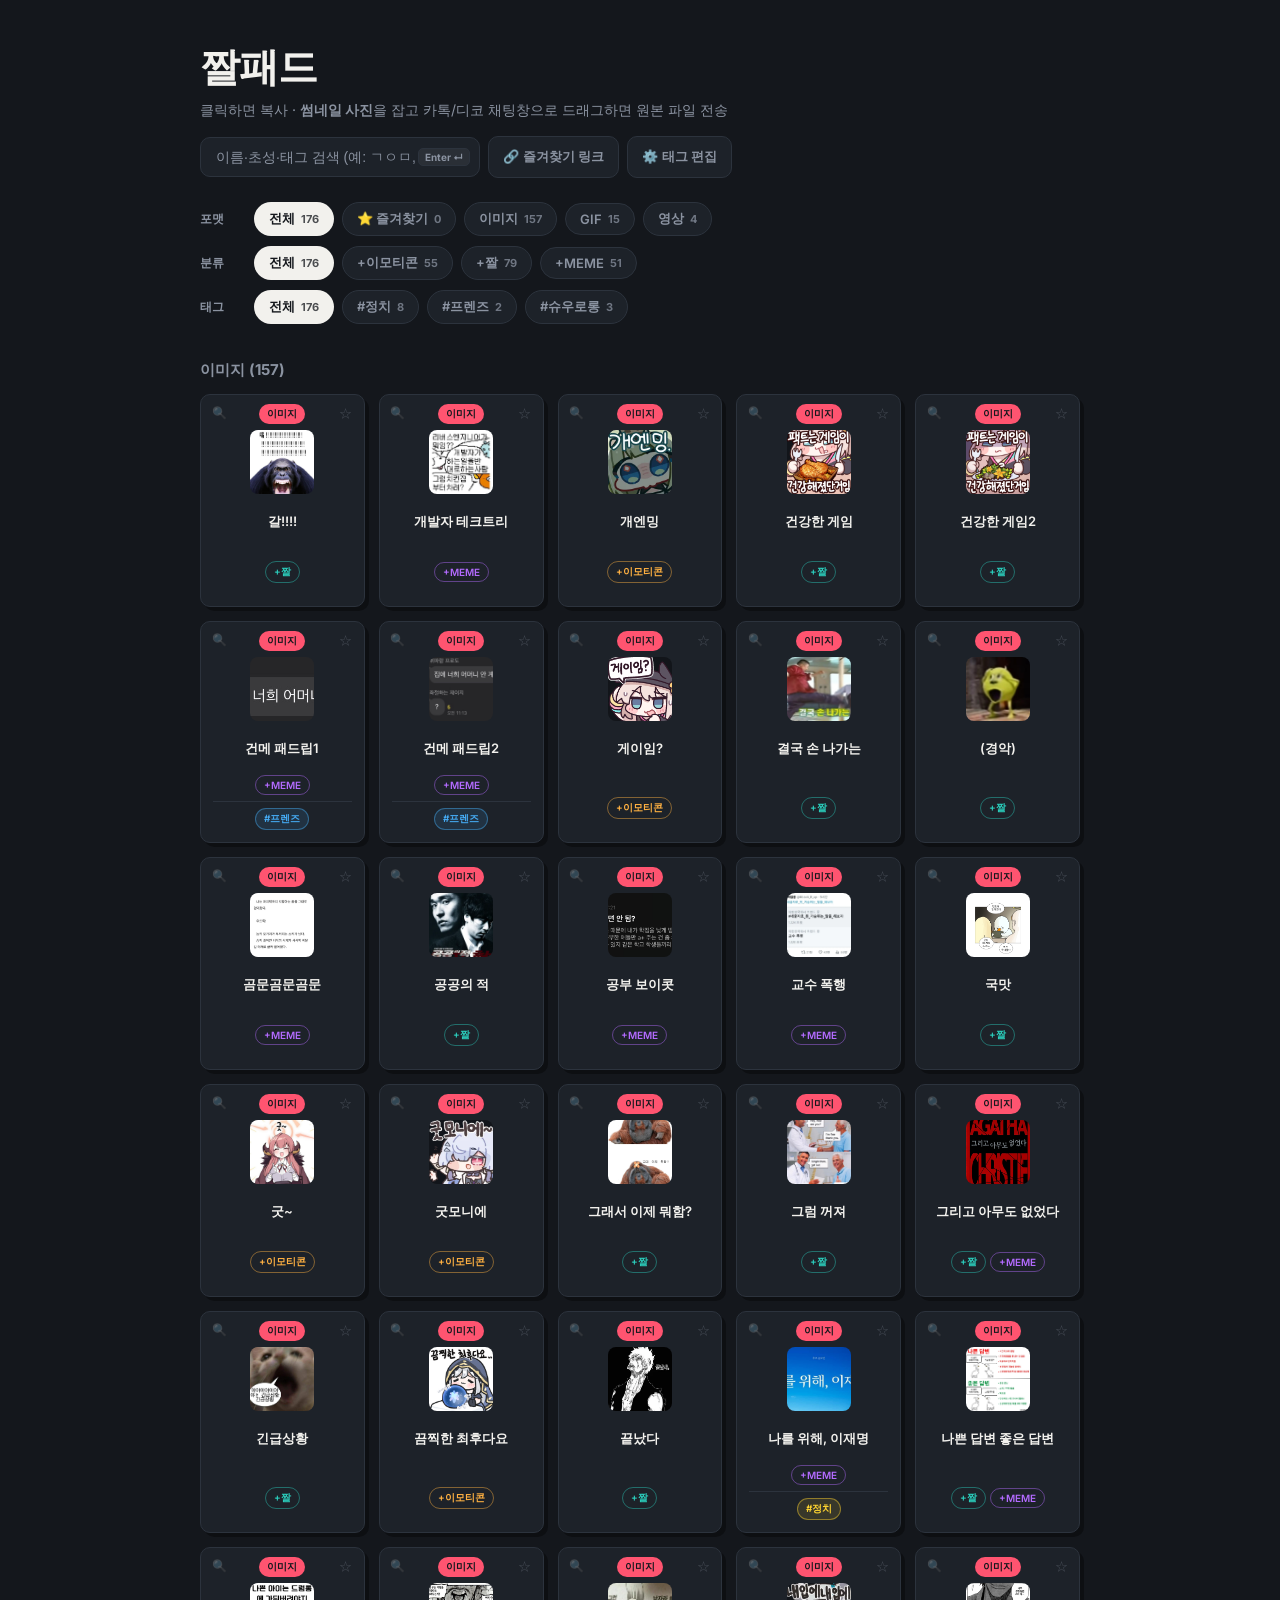
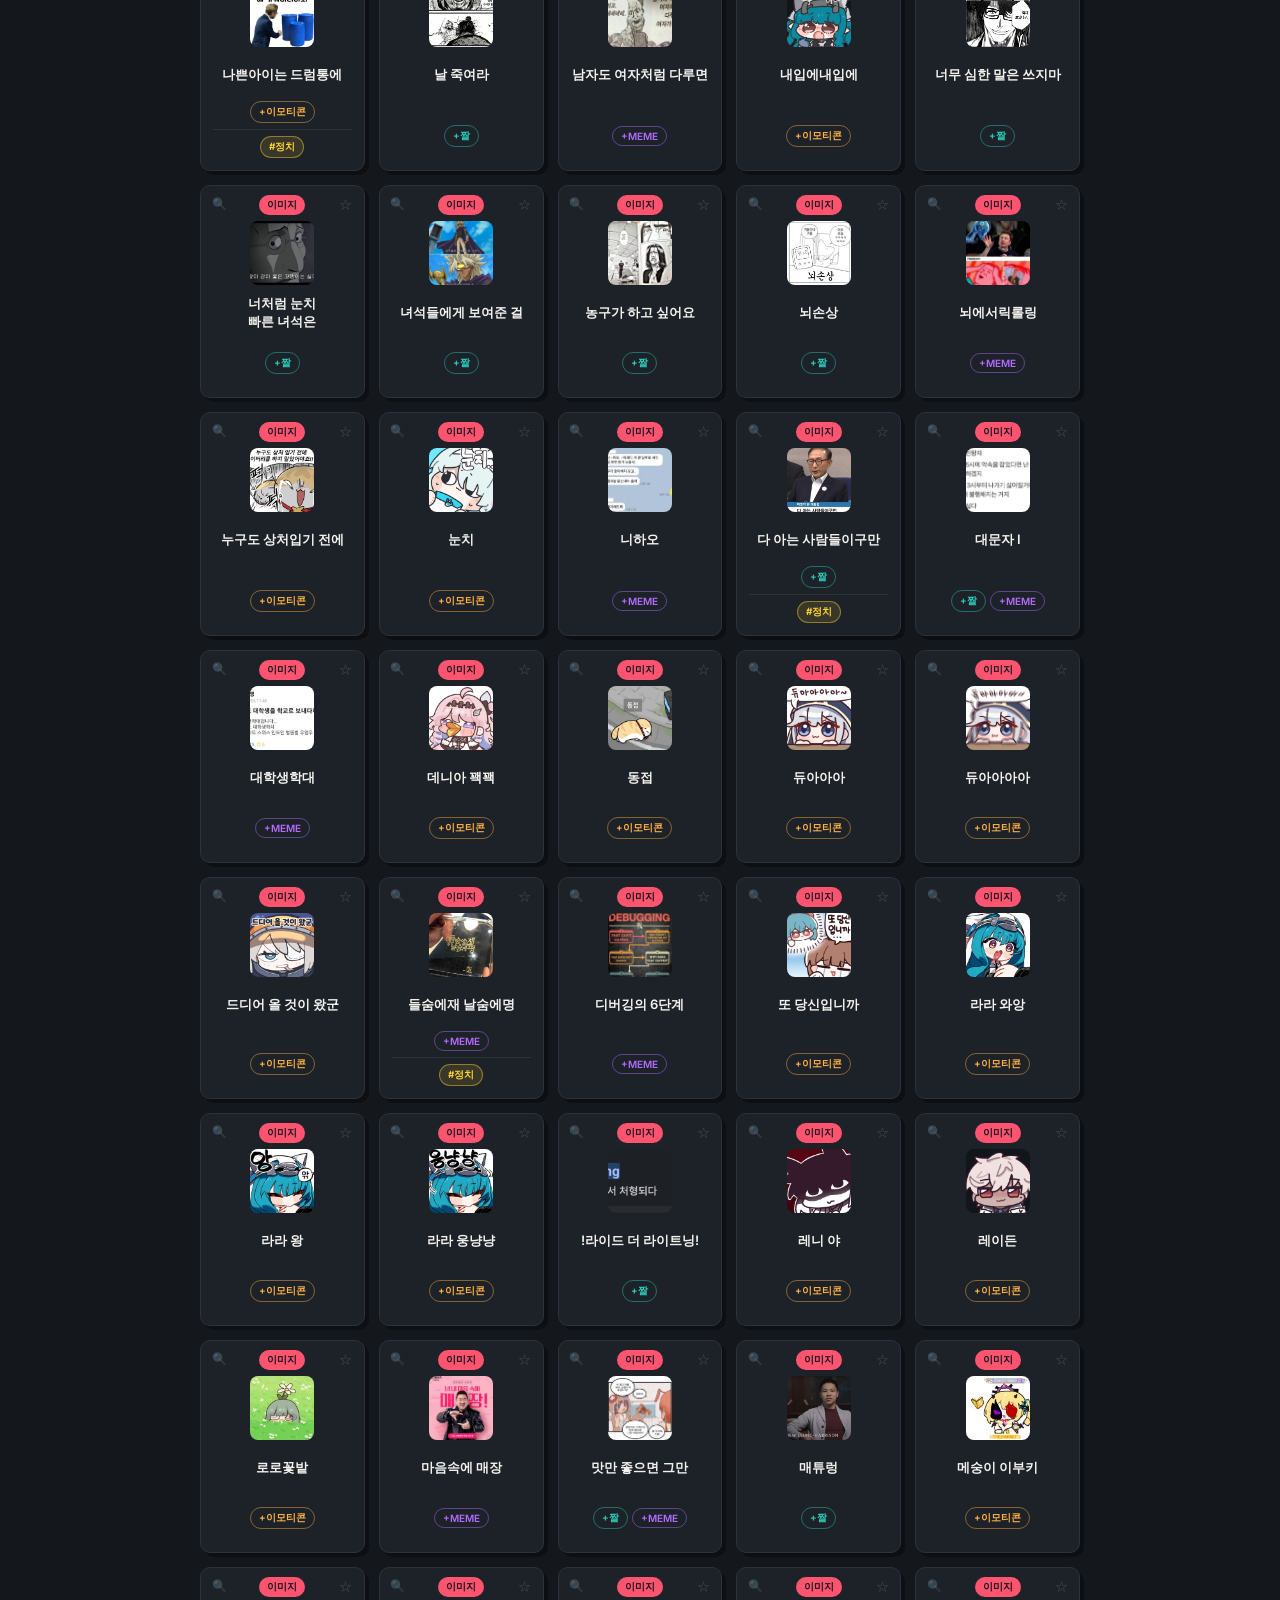
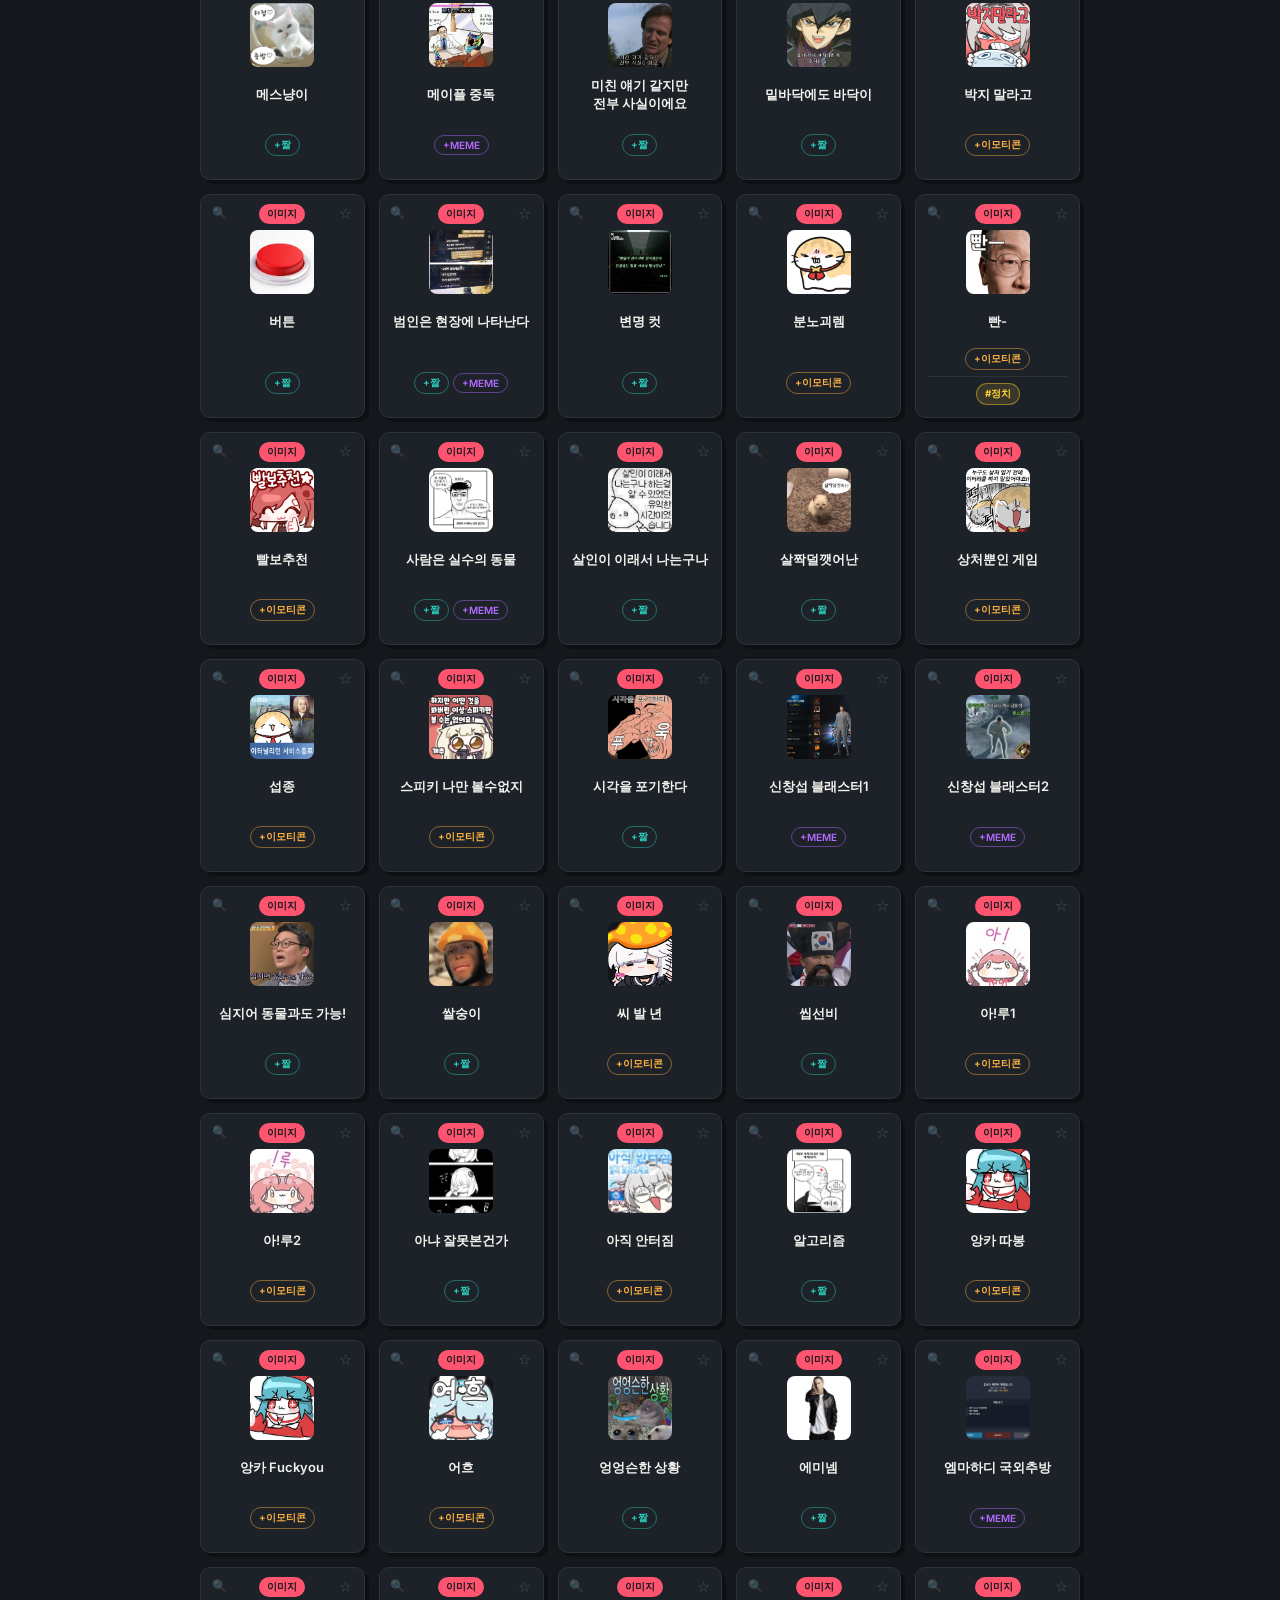
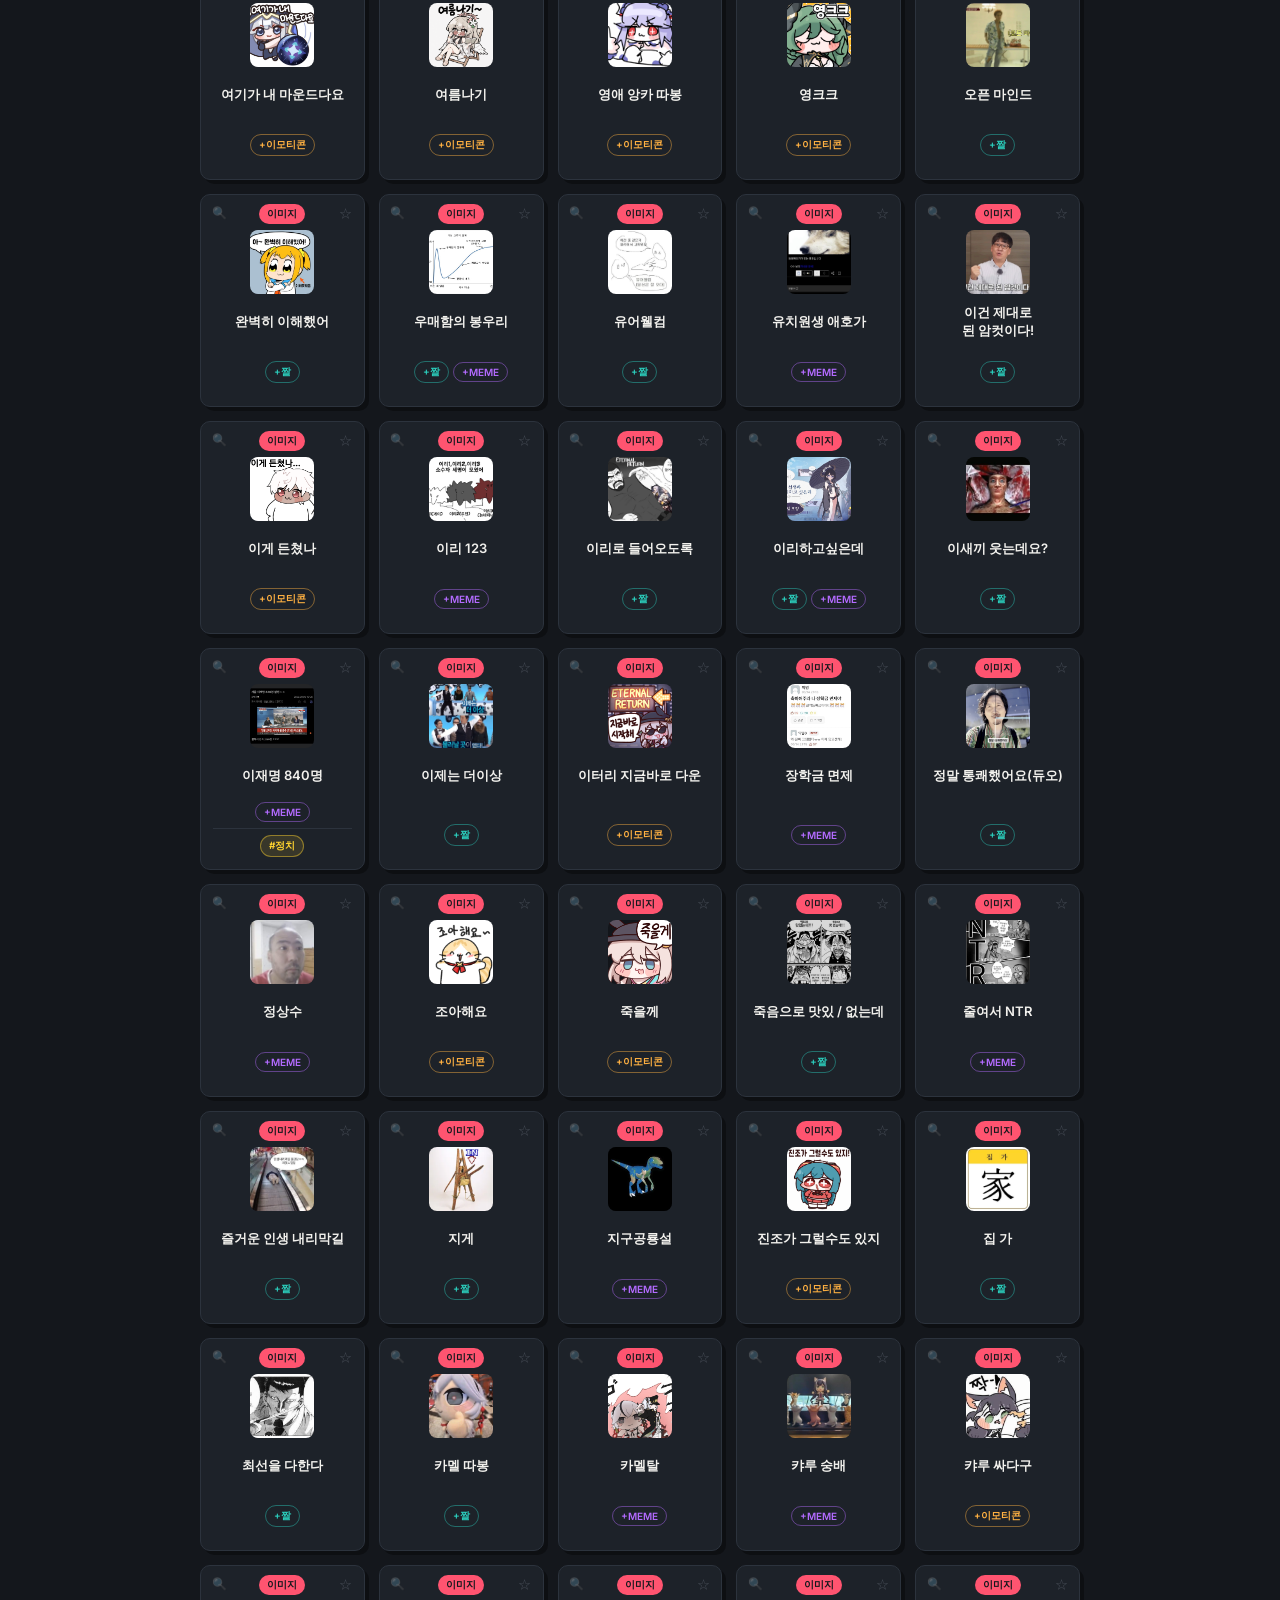
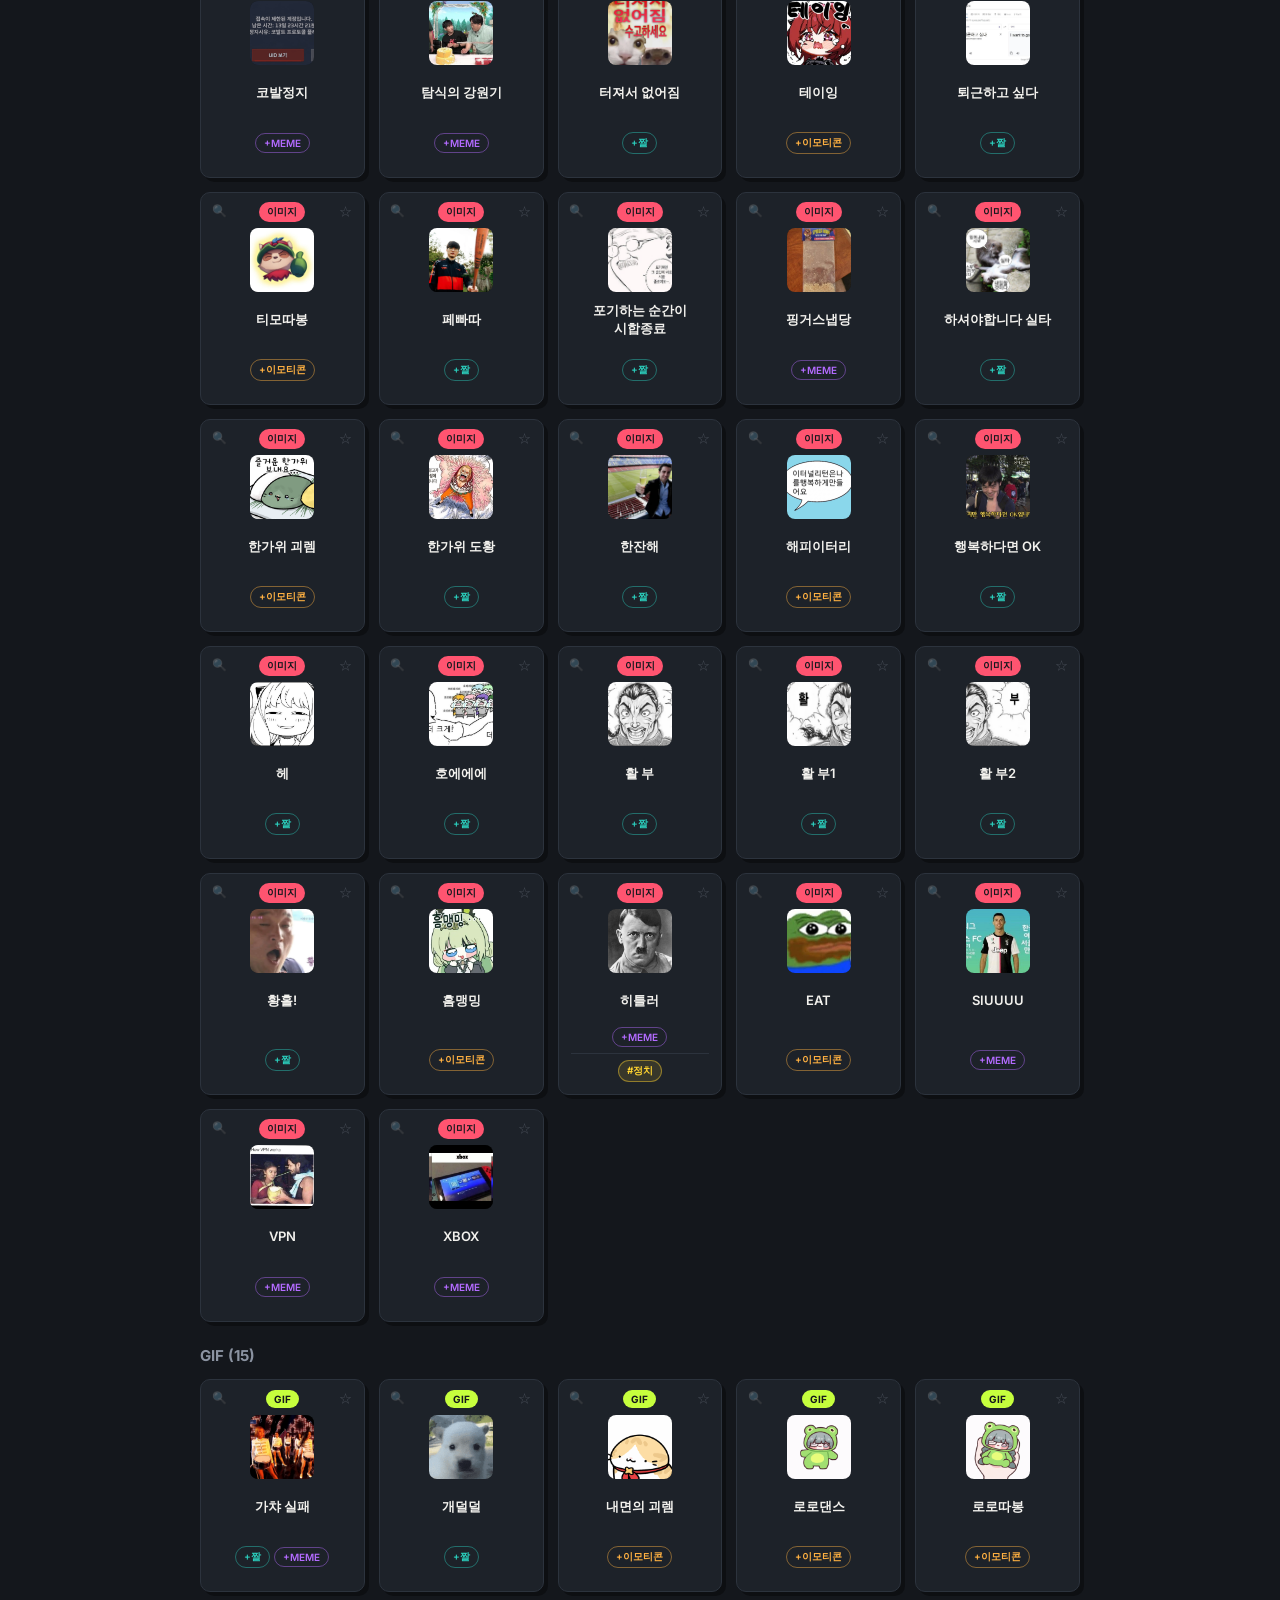
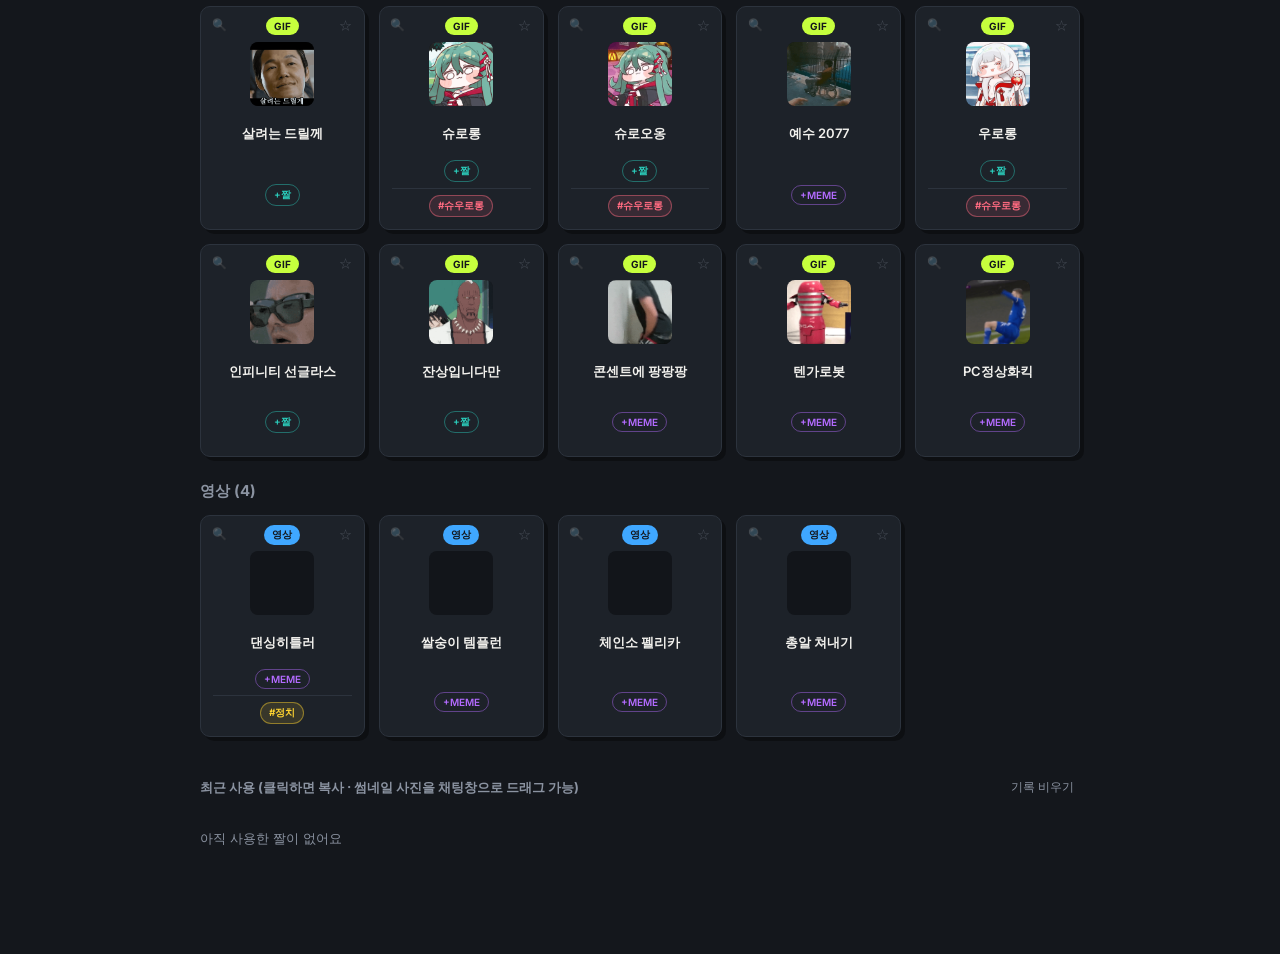
==== commit 56424d91: "Add files via upload" ====
--- a/index.html
+++ b/index.html
@@ -153,7 +153,6 @@
     border-color: transparent;
   }
 
-  /* 모바일 화면 헤더 버튼 줄바꿈 및 여백 최적화 */
   @media (max-width: 640px) {
     body {
       padding: 24px 14px 64px;
@@ -418,12 +417,13 @@
     border-radius: 10px;
     padding: 9px 12px 12px;
     text-align: center;
-    cursor: grab;
+    cursor: pointer;
     box-shadow: 4px 4px 0 rgba(0,0,0,0.35);
     display: flex;
     flex-direction: column;
     align-items: center;
     justify-content: space-between;
+    user-select: none;
     transition: opacity .15s, transform .12s, border-color .15s;
   }
 
@@ -433,7 +433,6 @@
 
   .pad.dragging {
     opacity: 0.55;
-    cursor: grabbing;
     border-color: var(--gif);
   }
 
@@ -517,9 +516,10 @@
     margin-bottom: 10px;
   }
 
+  /* 썸네일 이미지 자체는 브라우저 기본 이미지 드래그가 100% 작동하도록 설정 */
   .pad-img {
-    width: 56px;
-    height: 56px;
+    width: 64px;
+    height: 64px;
     object-fit: cover;
     border-radius: 8px;
     margin-bottom: 10px;
@@ -529,6 +529,11 @@
     background: #12151a;
     cursor: grab;
     -webkit-user-drag: element;
+    user-select: none;
+  }
+
+  .pad-img:active {
+    cursor: grabbing;
   }
 
   .pad .label {
@@ -771,7 +776,8 @@
     align-items: center;
     gap: 7px;
     white-space: nowrap;
-    cursor: grab;
+    cursor: pointer;
+    user-select: none;
     transition: background .15s, border-color .15s, transform .1s, opacity .15s;
   }
 
@@ -782,7 +788,6 @@
 
   .recent-item.dragging {
     opacity: 0.55;
-    cursor: grabbing;
   }
 
   .recent-item:active {
@@ -790,10 +795,11 @@
   }
 
   .recent-thumb {
-    width: 24px;
-    height: 24px;
+    width: 26px;
+    height: 26px;
     object-fit: cover;
     border-radius: 4px;
+    cursor: grab;
     -webkit-user-drag: element;
   }
 
@@ -874,7 +880,7 @@
   <header>
     <div>
       <h1>짤패드</h1>
-      <p>클릭하면 복사 · 카톡/디코 채팅창으로 드래그하면 원본 파일 바로 전송</p>
+      <p>클릭하면 복사 · <b>썸네일 사진</b>을 잡고 카톡/디코 채팅창으로 드래그하면 원본 파일 전송</p>
     </div>
     <div class="header-right">
       <div class="search-wrap">
@@ -925,7 +931,7 @@
   <div class="grid" id="grid"></div>
 
   <div class="recent-header">
-    <div class="recent-label">최근 사용 (클릭하면 복사 · 채팅창으로 드래그 가능)</div>
+    <div class="recent-label">최근 사용 (클릭하면 복사 · 썸네일 사진을 채팅창으로 드래그 가능)</div>
     <button id="clearRecentBtn" class="recent-clear-btn" type="button">기록 비우기</button>
   </div>
   <div class="recent-row" id="recentRow">
@@ -1225,71 +1231,31 @@
     renderRecent();
   }
 
-  function getMimeAndFileInfo(p) {
-    const rawPath = p.video || p.image || p.label;
-    const rawFileName = rawPath.split('/').pop();
-    const ext = rawFileName.includes('.') ? rawFileName.split('.').pop().toLowerCase() : '';
-    let mime = 'image/png';
-    if (ext === 'gif' || getCat(p) === 'gif') mime = 'image/gif';
-    else if (ext === 'jpg' || ext === 'jpeg') mime = 'image/jpeg';
-    else if (ext === 'webp') mime = 'image/webp';
-    else if (ext === 'mp4' || getCat(p) === 'video') mime = 'video/mp4';
-    else if (ext === 'webm') mime = 'video/webm';
-
-    const hasExt = /\.[a-z0-9]{2,4}$/i.test(rawFileName);
-    const defaultExt = mime === 'image/gif' ? '.gif' : mime === 'video/mp4' ? '.mp4' : '.png';
-    const fileName = hasExt ? rawFileName : (rawFileName + defaultExt);
-    return { mime, fileName };
-  }
-
-  // 카카오톡·디스코드 등 외부 메신저 채팅창으로 바로 드래그 앤 드롭 전송 지원
-  function attachExternalDrag(containerEl, thumbEl, p) {
-    containerEl.setAttribute('draggable', 'true');
-    if (thumbEl) {
-      thumbEl.setAttribute('draggable', 'true');
-    }
-
-    const onDragStart = (e) => {
+  // 핵심: <img>의 브라우저 네이티브 이미지 드래그를 건드리지 않고 그대로 살려두어야
+  // 디스코드·카카오톡·바탕화면으로 드래그할 때 OS 레벨의 실제 이미지 파일(CF_HDROP)로 전달됩니다.
+  function attachNativeMediaDrag(containerEl, mediaEl, p) {
+    // 부모 카드(div)는 draggable을 끄고, 안쪽의 <img>만 네이티브 드래그가 작동하게 함
+    containerEl.removeAttribute('draggable');
+    if (!mediaEl) return;
+
+    mediaEl.setAttribute('draggable', 'true');
+
+    mediaEl.addEventListener('dragstart', (e) => {
       if (editMode) {
         e.preventDefault();
         return;
       }
       hidePreview();
       containerEl.classList.add('dragging');
-
-      const targetUrl = p._previewUrl || p.video || p.image;
-      if (!targetUrl || !e.dataTransfer) return;
-
-      const absUrl = new URL(targetUrl, location.href).href;
-      const { mime, fileName } = getMimeAndFileInfo(p);
-      const safeFileName = fileName.replace(/:/g, '_');
-
-      e.dataTransfer.effectAllowed = 'copy';
-
-      try {
-        // 크롬·엣지·웨일에서 카카오톡/바탕화면/메신저로 드래그 시 실제 원본 파일(.gif 등)로 전달
-        e.dataTransfer.setData('DownloadURL', `${mime}:${safeFileName}:${absUrl}`);
-      } catch (err) {}
-
-      try {
-        e.dataTransfer.setData('text/uri-list', absUrl);
-        e.dataTransfer.setData('text/plain', absUrl);
-        e.dataTransfer.setData('text/html', `<img src="${absUrl}" alt="${p.label}">`);
-      } catch (err) {}
-
-      if (thumbEl && e.dataTransfer.setDragImage) {
-        e.dataTransfer.setDragImage(thumbEl, thumbEl.clientWidth / 2 || 28, thumbEl.clientHeight / 2 || 28);
-      }
-
+      // 주의: 여기서 e.dataTransfer.setData('text/plain', ...)를 호출하면
+      // 브라우저의 기본 이미지 파일 드래그 페이로드가 취소되고 단순 텍스트 링크로 바뀝니다!
+      // 따라서 image(<img>)는 dataTransfer를 일절 수정하지 않고 브라우저 기본 동작에 맡깁니다.
       recordRecentUse(p);
-    };
-
-    const onDragEnd = () => {
+    });
+
+    mediaEl.addEventListener('dragend', () => {
       containerEl.classList.remove('dragging');
-    };
-
-    containerEl.addEventListener('dragstart', onDragStart);
-    containerEl.addEventListener('dragend', onDragEnd);
+    });
   }
 
   function syncFavToUrlQuietly() {
@@ -1611,14 +1577,14 @@
     const el = document.createElement('div');
     el.className = 'pad' + (fav ? ' is-fav' : '') + (isFirstSearchMatch ? ' first-match' : '');
     el.dataset.padKey = getPadKey(p);
-    el.title = '클릭: 복사 / 드래그: 카톡·디코 채팅창에 바로 놓기';
+    el.title = '클릭: 복사 / 가운데 썸네일 이미지를 잡고 채팅창으로 드래그: 파일 바로 전송';
 
     const mediaSrc = p._previewUrl || p.video || p.image;
     const thumbFallback = `https://placehold.co/96x96/1d2229/f2f1ed?text=${encodeURIComponent(p.label.slice(0, 4))}`;
     const visual = p.video
       ? `<video class="pad-img" src="${mediaSrc}" muted loop playsinline></video>`
       : p.image
-      ? `<img class="pad-img" src="${mediaSrc}" alt="${p.label}" loading="lazy" onerror="this.onerror=null;this.src='${thumbFallback}';">`
+      ? `<img class="pad-img" src="${mediaSrc}" alt="${p.label}" draggable="true" onerror="this.onerror=null;this.src='${thumbFallback}';">`
       : `<span class="emoji">${p.emoji || '🖼️'}</span>`;
 
     let metaHtml = '';
@@ -1706,10 +1672,9 @@
     }
     el.addEventListener('mouseleave', hidePreview);
 
-    // 카톡·디스코드 등 외부 채팅창 드래그 앤 드롭 연결
-    attachExternalDrag(el, thumbEl, p);
-
-    // 태그 편집 시 전체 그리드 재렌더링 대신 부분 업데이트로 스크롤 유지
+    // 썸네일 이미지 네이티브 드래그 연결
+    attachNativeMediaDrag(el, thumbEl, p);
+
     if (editMode) {
       el.querySelectorAll('.edit-tag-btn').forEach(btn => {
         btn.addEventListener('click', (e) => {
@@ -2116,7 +2081,7 @@
         } catch (e) {
           copyTextSafe(gifUrl);
         }
-        showToast(`'${p.label}' GIF 복사됨 (디코 Ctrl+V / 카톡은 카드 드래그)`);
+        showToast(`'${p.label}' GIF 복사됨 (디코 Ctrl+V / 카톡은 썸네일 사진 드래그)`);
       } else if (isGif) {
         const response = await fetch(targetUrl);
         const gifBlob = await response.blob();
@@ -2179,17 +2144,17 @@
     recent.forEach(p => {
       const item = document.createElement('div');
       item.className = 'recent-item';
-      item.title = '클릭: 다시 복사 / 드래그: 카톡·디코 채팅창에 바로 놓기';
+      item.title = '클릭: 다시 복사 / 썸네일 사진 드래그: 채팅창에 바로 놓기';
 
       const thumbSrc = p._previewUrl || p.image;
       const thumbFallback = `https://placehold.co/48x48/1d2229/f2f1ed?text=${encodeURIComponent(p.label.slice(0, 2))}`;
       const visual = thumbSrc
-        ? `<img class="recent-thumb" src="${thumbSrc}" alt="${p.label}" onerror="this.onerror=null;this.src='${thumbFallback}';">`
+        ? `<img class="recent-thumb" src="${thumbSrc}" alt="${p.label}" draggable="true" onerror="this.onerror=null;this.src='${thumbFallback}';">`
         : (p.emoji || '🎬');
 
       item.innerHTML = `${visual} <span>${p.label}</span>`;
       const thumbEl = item.querySelector('.recent-thumb');
-      attachExternalDrag(item, thumbEl, p);
+      attachNativeMediaDrag(item, thumbEl, p);
       item.addEventListener('click', () => fire(p, item));
       recentRow.appendChild(item);
     });
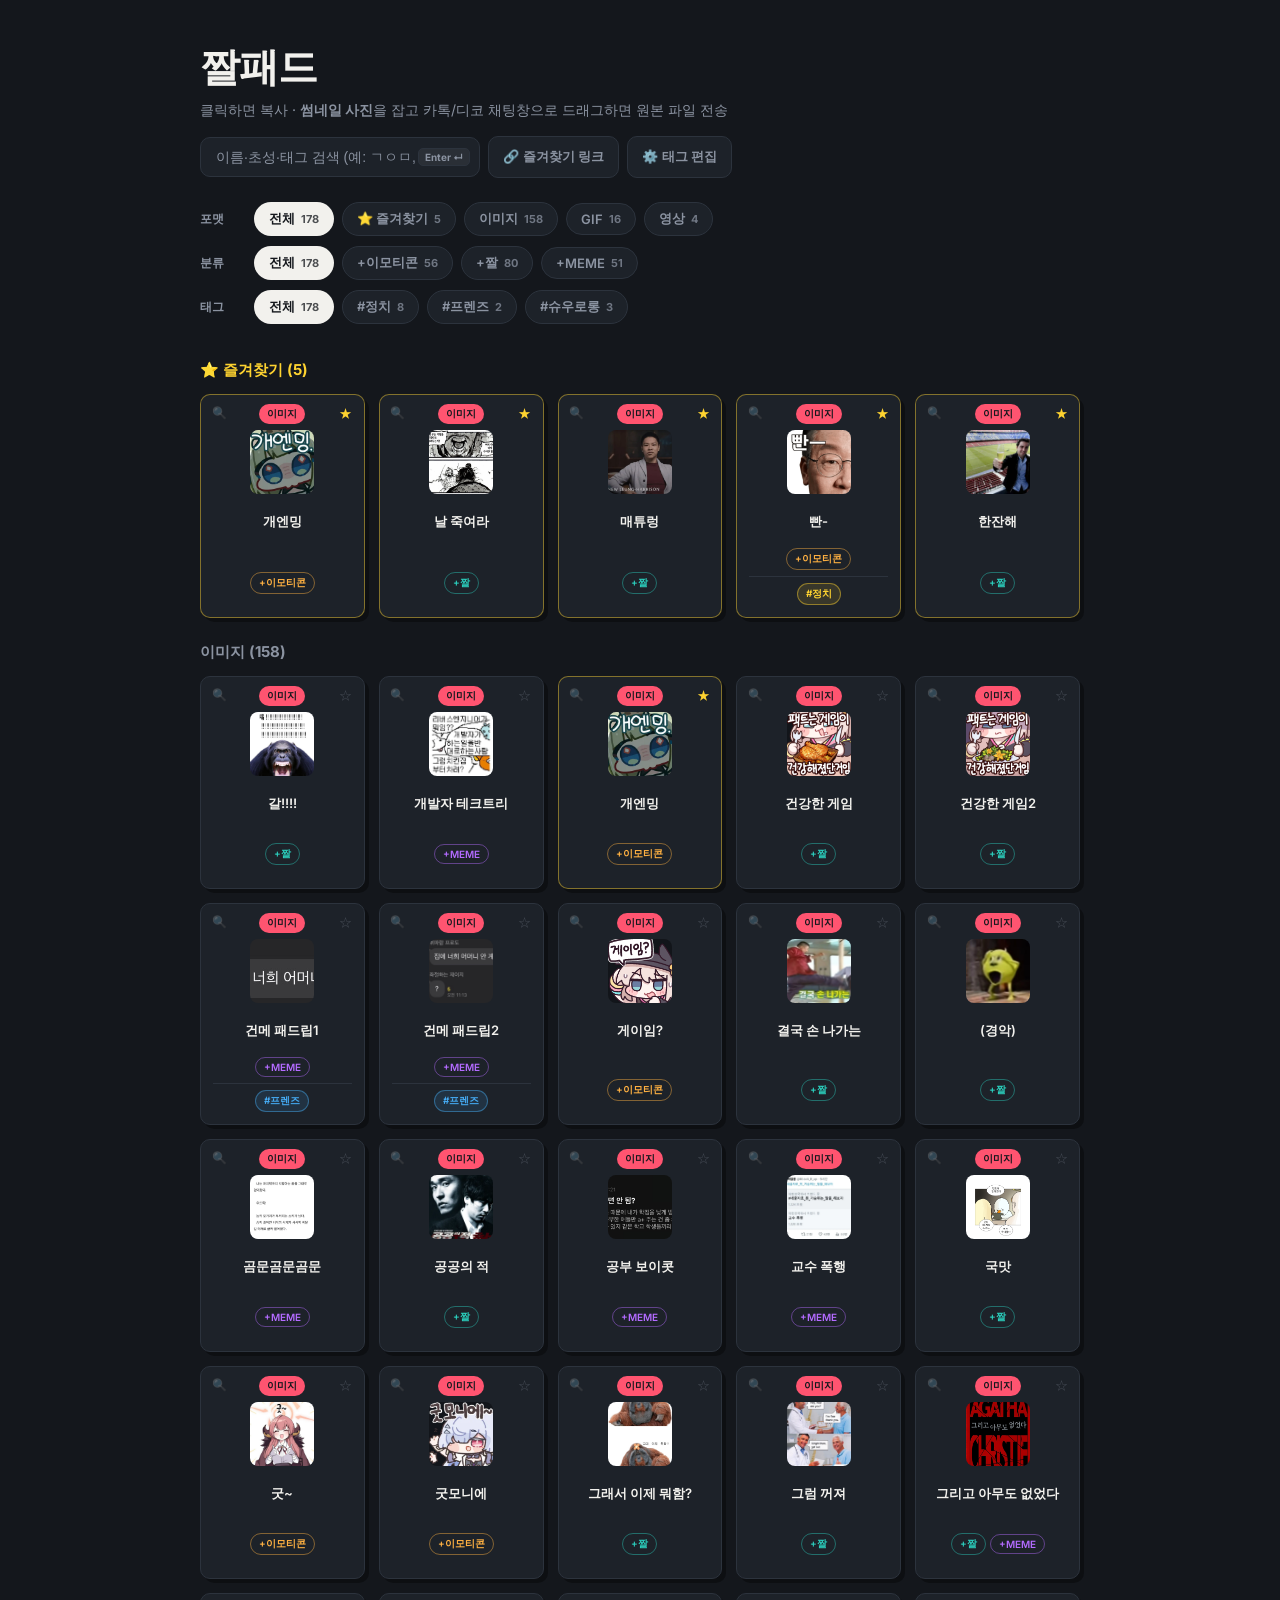
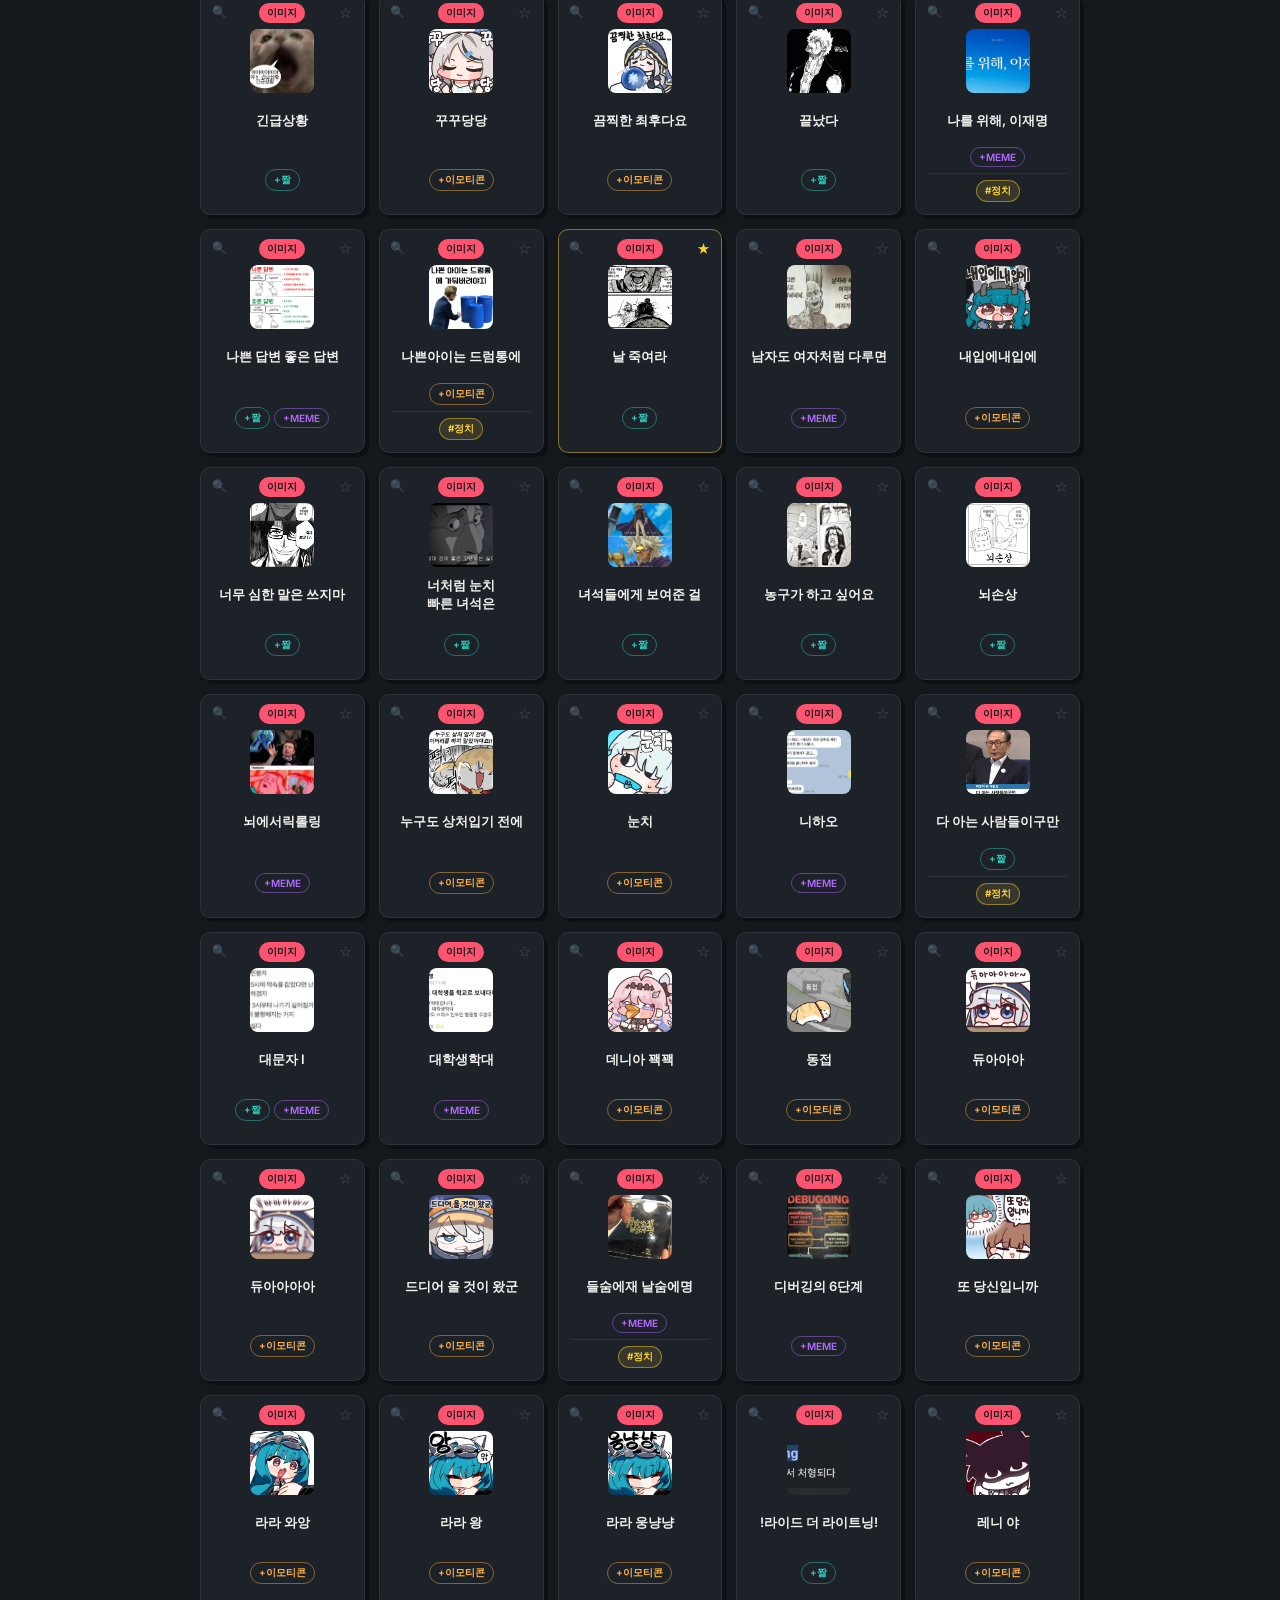
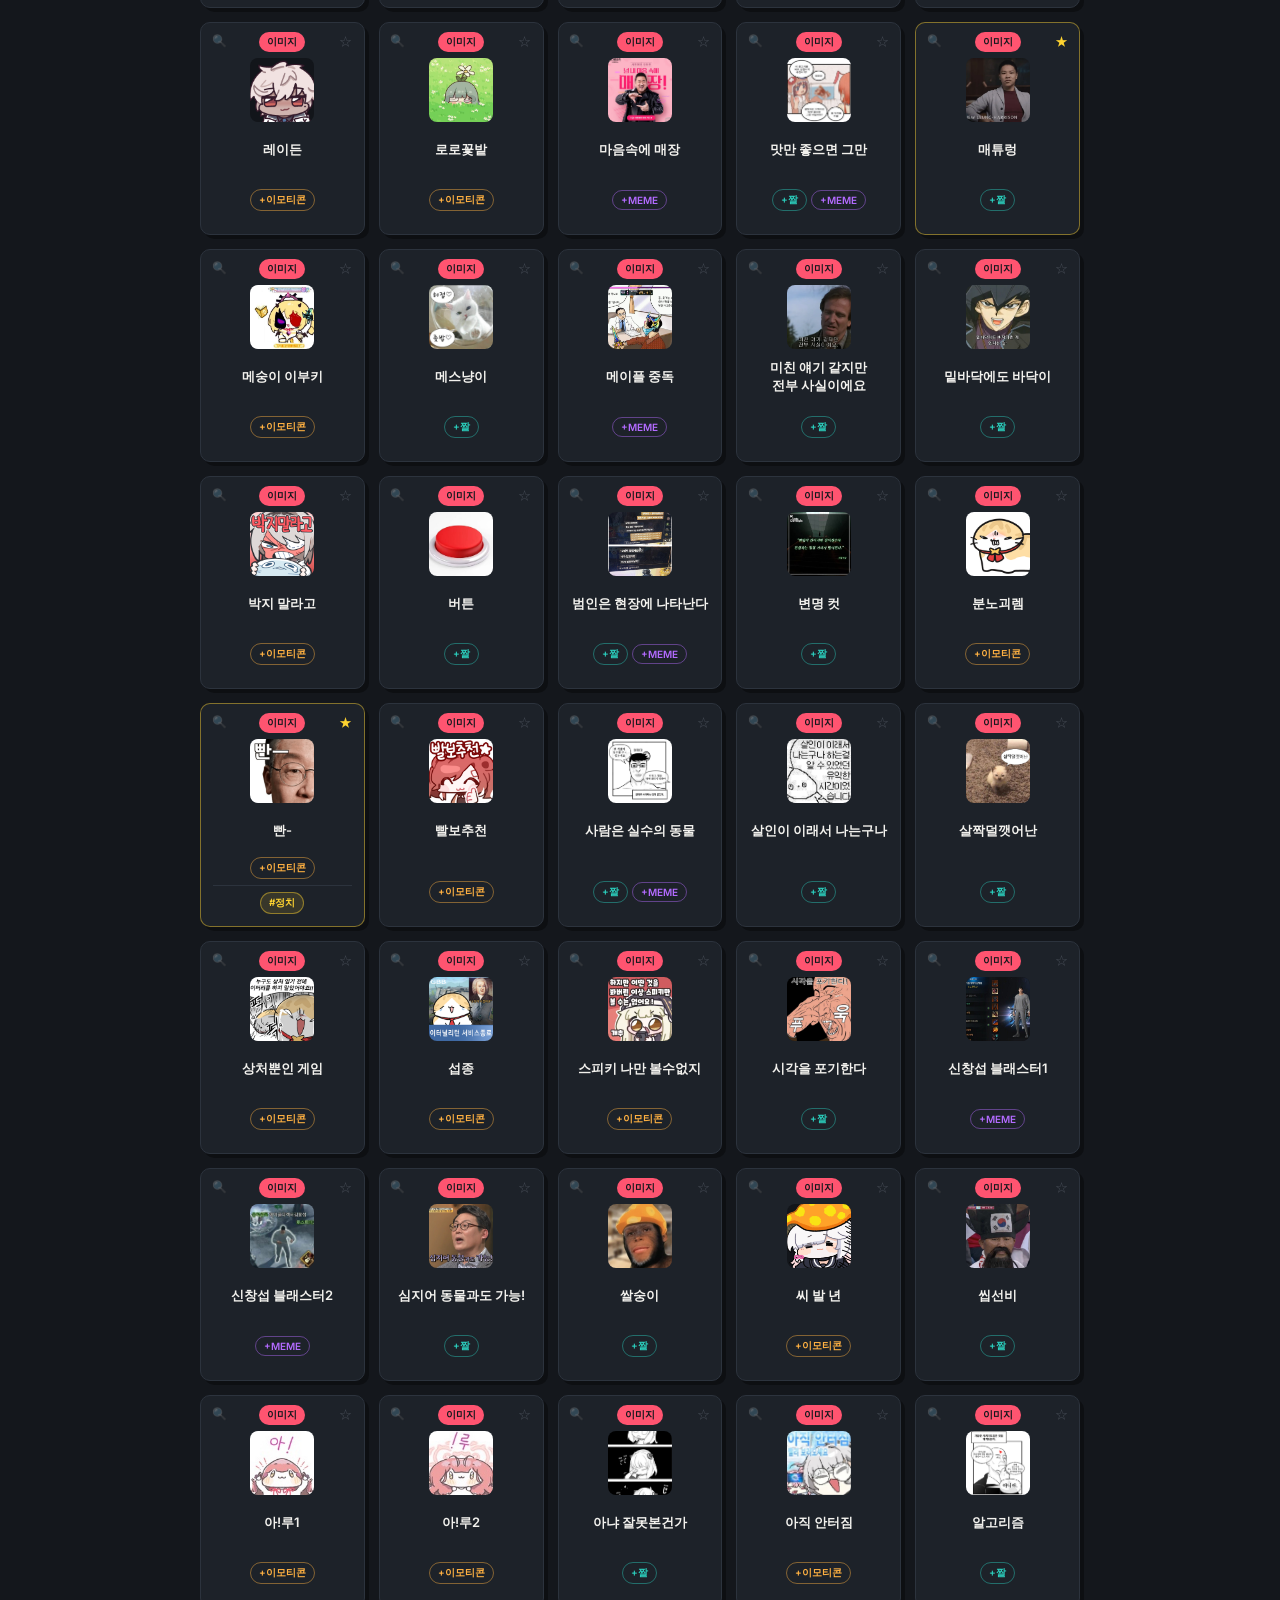
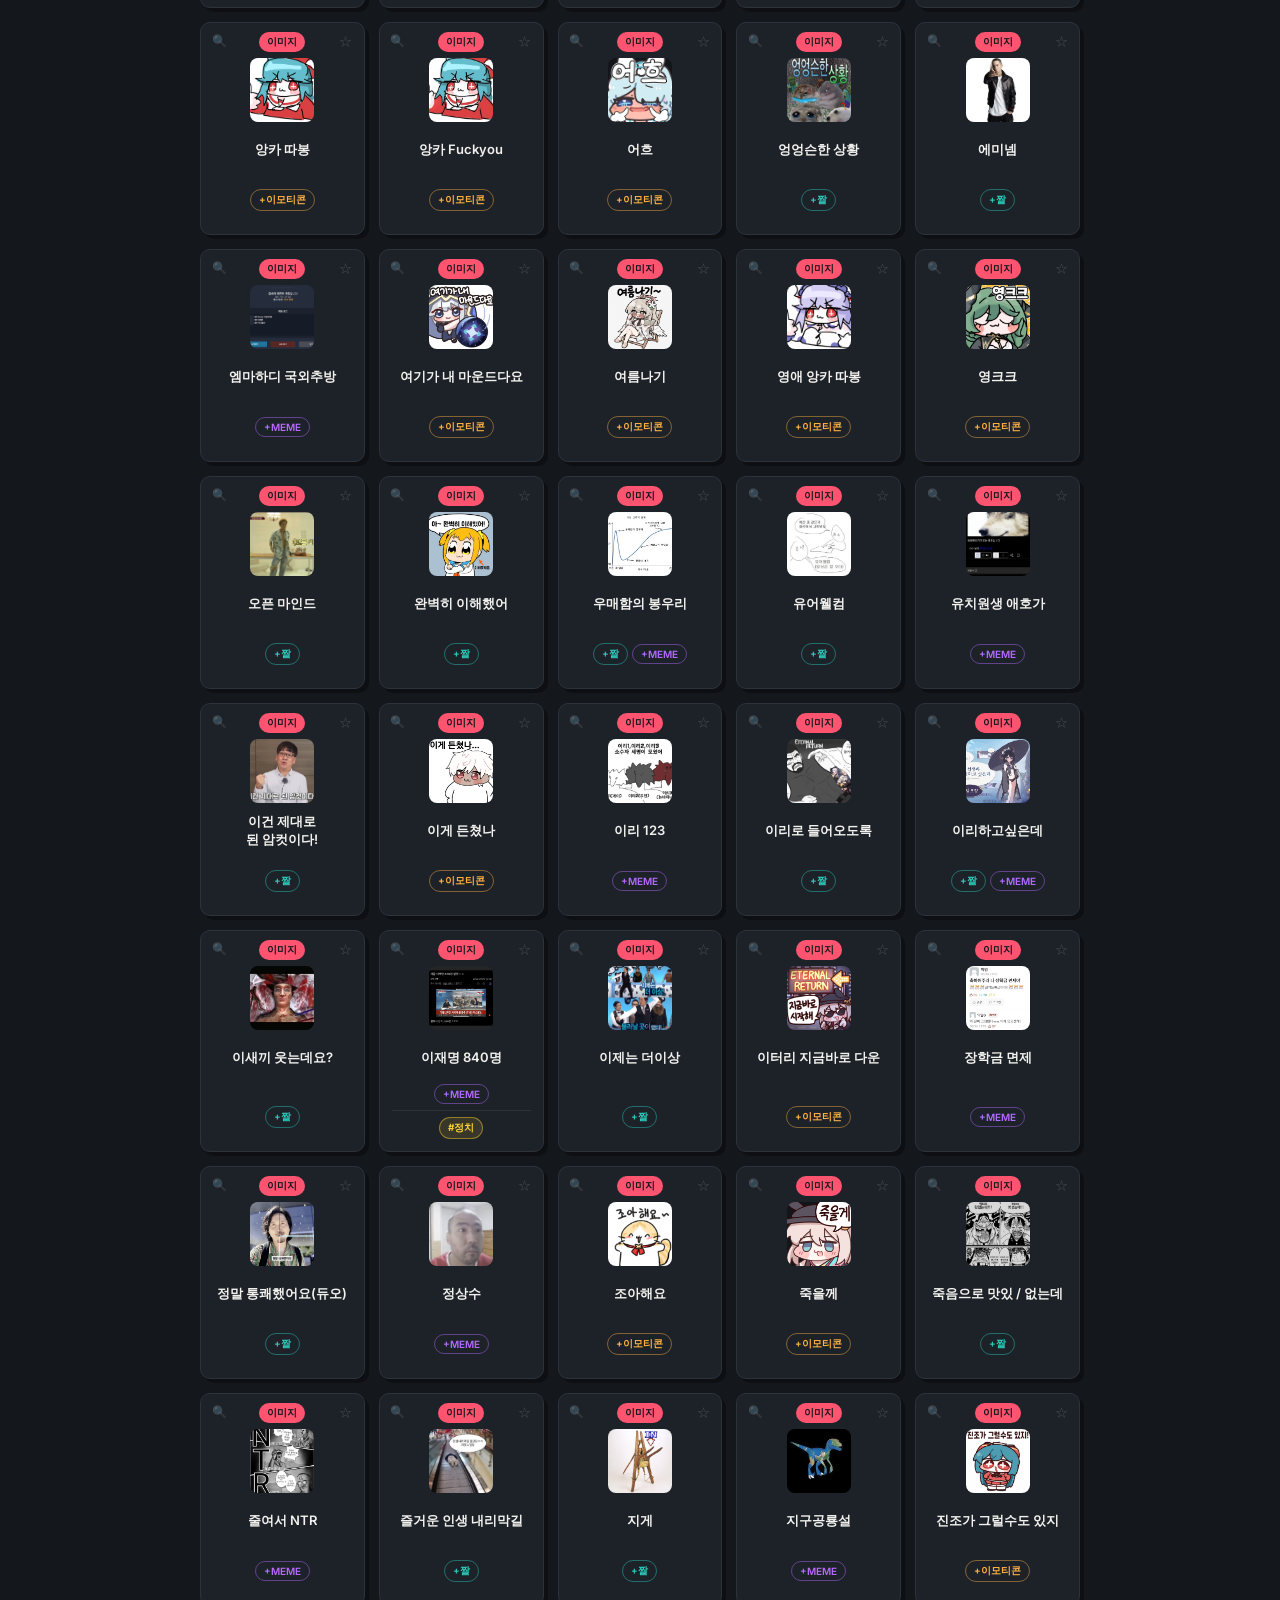
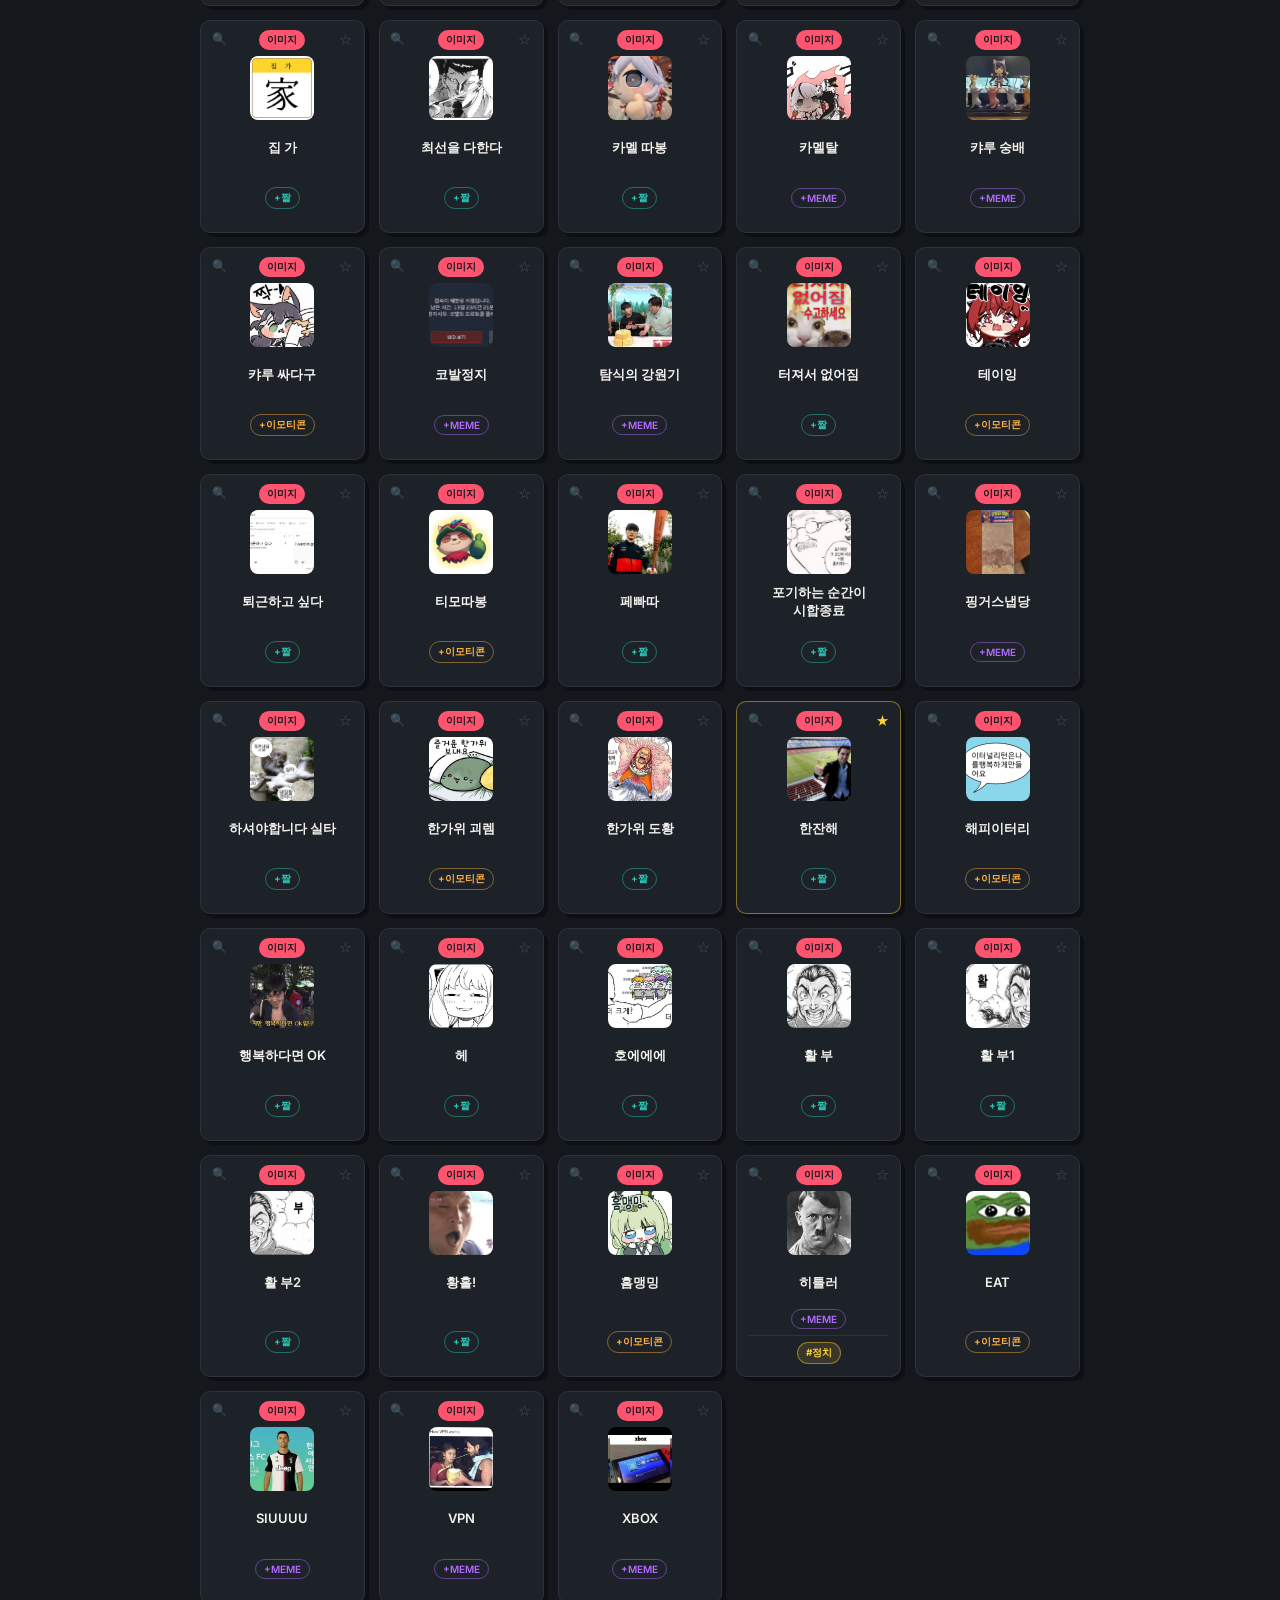
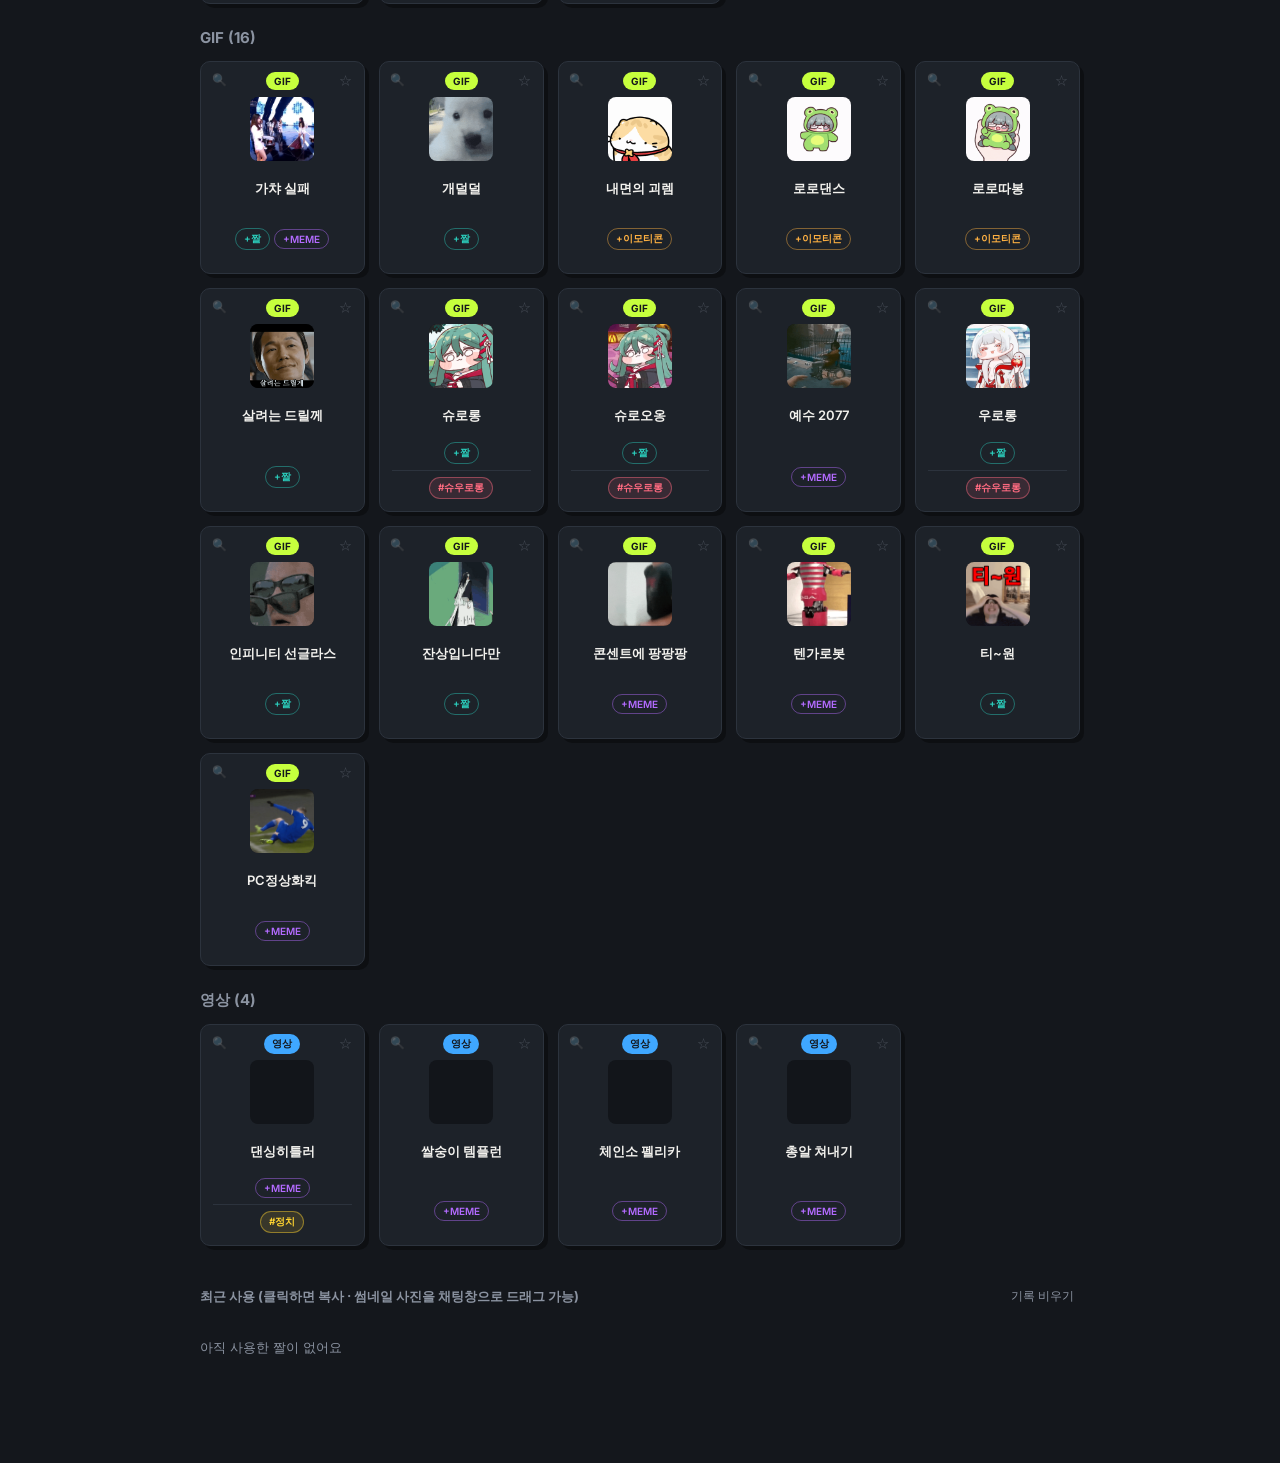
==== commit b30468d8: "Add files via upload" ====
--- a/index.html
+++ b/index.html
@@ -5,24 +5,8 @@
 <meta name="viewport" content="width=device-width, initial-scale=1.0">
 <title>짤패드</title>
 <link rel="icon" type="image/png" href="images/assets/JJAL_icon-favicon-32x32.png?v=2">
-
 <style>
   @import url('https://fonts.googleapis.com/css2?family=Archivo:wght@700;800&family=Inter:wght@400;500;600;700&display=swap');
-
-  .category-title {
-    grid-column: 1 / -1;
-    font-size: 15px;
-    font-weight: 700;
-    color: var(--text-dim);
-    margin-top: 10px;
-    display: flex;
-    align-items: center;
-    gap: 6px;
-  }
-
-  .category-title.fav-title {
-    color: #fed330;
-  }
 
   :root {
     --bg: #14171c;
@@ -43,9 +27,7 @@
     --tag-extra: #ff793f;
   }
 
-  * {
-    box-sizing: border-box;
-  }
+  * { box-sizing: border-box; }
 
   body {
     margin: 0;
@@ -56,10 +38,7 @@
     padding: 40px 24px 80px;
   }
 
-  .wrap {
-    max-width: 880px;
-    margin: 0 auto;
-  }
+  .wrap { max-width: 880px; margin: 0 auto; }
 
   header {
     display: flex;
@@ -78,11 +57,7 @@
     margin: 0 0 6px;
   }
 
-  header p {
-    margin: 0;
-    color: var(--text-dim);
-    font-size: 14px;
-  }
+  header p { margin: 0; color: var(--text-dim); font-size: 14px; }
 
   .header-right {
     display: flex;
@@ -91,11 +66,7 @@
     flex-wrap: wrap;
   }
 
-  .search-wrap {
-    position: relative;
-    display: flex;
-    align-items: center;
-  }
+  .search-wrap { position: relative; display: flex; align-items: center; }
 
   #search {
     background: var(--surface);
@@ -107,14 +78,8 @@
     width: 280px;
     outline: none;
   }
-
-  #search:focus {
-    border-color: var(--text-dim);
-  }
-
-  #search::placeholder {
-    color: var(--text-dim);
-  }
+  #search:focus { border-color: var(--text-dim); }
+  #search::placeholder { color: var(--text-dim); }
 
   .enter-hint {
     position: absolute;
@@ -141,61 +106,18 @@
     transition: all .15s;
     white-space: nowrap;
   }
-
-  .btn-edit-mode:hover {
-    color: var(--text);
-    border-color: var(--text-dim);
-  }
-
-  .btn-edit-mode.active {
-    background: #ff9f43;
-    color: var(--bg);
-    border-color: transparent;
-  }
+  .btn-edit-mode:hover { color: var(--text); border-color: var(--text-dim); }
+  .btn-edit-mode.active { background: #ff9f43; color: var(--bg); border-color: transparent; }
 
   @media (max-width: 640px) {
-    body {
-      padding: 24px 14px 64px;
-    }
-
-    header {
-      flex-direction: column;
-      align-items: stretch;
-      gap: 12px;
-      margin-bottom: 18px;
-    }
-
-    h1 {
-      font-size: 32px;
-    }
-
-    .header-right {
-      width: 100%;
-      display: grid;
-      grid-template-columns: 1fr 1fr;
-      gap: 8px;
-    }
-
-    .search-wrap {
-      grid-column: 1 / -1;
-      width: 100%;
-    }
-
-    #search {
-      width: 100%;
-    }
-
-    .btn-edit-mode {
-      width: 100%;
-      text-align: center;
-      padding: 10px 10px;
-      font-size: 12px;
-    }
-
-    .grid {
-      grid-template-columns: repeat(auto-fill, minmax(128px, 1fr));
-      gap: 10px;
-    }
+    body { padding: 24px 14px 64px; }
+    header { flex-direction: column; align-items: stretch; gap: 12px; margin-bottom: 18px; }
+    h1 { font-size: 32px; }
+    .header-right { width: 100%; display: grid; grid-template-columns: 1fr 1fr; gap: 8px; }
+    .search-wrap { grid-column: 1 / -1; width: 100%; }
+    #search { width: 100%; }
+    .btn-edit-mode { width: 100%; text-align: center; padding: 10px; font-size: 12px; }
+    .grid { grid-template-columns: repeat(auto-fill, minmax(128px, 1fr)); gap: 10px; }
   }
 
   .edit-banner {
@@ -208,10 +130,7 @@
     margin-bottom: 22px;
     gap: 14px;
   }
-
-  .edit-banner.show {
-    display: flex;
-  }
+  .edit-banner.show { display: flex; }
 
   .edit-banner-top {
     display: flex;
@@ -220,23 +139,10 @@
     flex-wrap: wrap;
     gap: 12px;
   }
-
-  .edit-banner-info {
-    font-size: 13px;
-    color: var(--text);
-    line-height: 1.45;
-  }
-
-  .edit-banner-info strong {
-    color: #ff9f43;
-  }
-
-  .edit-actions {
-    display: flex;
-    gap: 8px;
-    flex-wrap: wrap;
-    align-items: center;
-  }
+  .edit-banner-info { font-size: 13px; color: var(--text); line-height: 1.45; }
+  .edit-banner-info strong { color: #ff9f43; }
+
+  .edit-actions { display: flex; gap: 8px; flex-wrap: wrap; align-items: center; }
 
   .new-tag-input {
     background: var(--bg);
@@ -248,10 +154,7 @@
     width: 150px;
     outline: none;
   }
-
-  .new-tag-input:focus {
-    border-color: var(--gif);
-  }
+  .new-tag-input:focus { border-color: var(--gif); }
 
   .btn-action {
     background: var(--surface);
@@ -263,16 +166,8 @@
     border-radius: 8px;
     cursor: pointer;
   }
-
-  .btn-action.primary {
-    background: var(--gif);
-    color: var(--bg);
-    border-color: transparent;
-  }
-
-  .btn-action:hover {
-    opacity: 0.9;
-  }
+  .btn-action.primary { background: var(--gif); color: var(--bg); border-color: transparent; }
+  .btn-action:hover { opacity: 0.9; }
 
   .drop-zone {
     border: 2px dashed #455064;
@@ -283,46 +178,16 @@
     cursor: pointer;
     transition: border-color .15s, background .15s;
   }
-
-  .drop-zone:hover,
-  .drop-zone.dragover {
+  .drop-zone:hover, .drop-zone.dragover {
     border-color: var(--gif);
     background: rgba(198, 255, 61, 0.06);
   }
-
-  .drop-zone-title {
-    font-size: 13px;
-    font-weight: 700;
-    color: var(--text);
-    margin-bottom: 4px;
-  }
-
-  .drop-zone-sub {
-    font-size: 12px;
-    color: var(--text-dim);
-  }
-
-  .filter-section {
-    display: flex;
-    flex-direction: column;
-    gap: 10px;
-    margin-bottom: 26px;
-  }
-
-  .chips-row {
-    display: flex;
-    flex-wrap: wrap;
-    align-items: center;
-    gap: 8px;
-  }
-
-  .row-label {
-    font-size: 12px;
-    font-weight: 700;
-    color: var(--text-dim);
-    min-width: 42px;
-    margin-right: 4px;
-  }
+  .drop-zone-title { font-size: 13px; font-weight: 700; color: var(--text); margin-bottom: 4px; }
+  .drop-zone-sub { font-size: 12px; color: var(--text-dim); }
+
+  .filter-section { display: flex; flex-direction: column; gap: 10px; margin-bottom: 26px; }
+  .chips-row { display: flex; flex-wrap: wrap; align-items: center; gap: 8px; }
+  .row-label { font-size: 12px; font-weight: 700; color: var(--text-dim); min-width: 42px; margin-right: 4px; }
 
   .chip {
     padding: 7px 14px;
@@ -339,69 +204,20 @@
     user-select: none;
     transition: background .15s, color .15s, border-color .15s;
   }
-
-  .chip:hover {
-    color: var(--text);
-    border-color: #3d4654;
-  }
-
-  .chip .count {
-    font-size: 11px;
-    font-weight: 700;
-    opacity: 0.75;
-  }
-
-  .chip.active {
-    color: var(--bg);
-    border-color: transparent;
-    background: var(--tag-extra);
-  }
-
-  .chip[data-cat="all"].active,
-  .chip[data-type="all"].active,
-  .chip[data-theme="all"].active {
-    background: var(--text);
-  }
-
-  .chip[data-cat="fav"].active {
-    background: #fed330;
-  }
-
-  .chip[data-cat="img"].active {
-    background: var(--img);
-  }
-
-  .chip[data-cat="gif"].active {
-    background: var(--gif);
-  }
-
-  .chip[data-cat="video"].active {
-    background: var(--video);
-  }
-
-  .chip[data-type="이모티콘"].active {
-    background: var(--tag-emo);
-  }
-
-  .chip[data-type="짤"].active {
-    background: var(--tag-jjal);
-  }
-
-  .chip[data-type="MEME"].active {
-    background: var(--tag-meme);
-  }
-
-  .chip[data-theme="정치"].active {
-    background: var(--tag-pol);
-  }
-
-  .chip[data-theme="프렌즈"].active {
-    background: var(--tag-friends);
-  }
-
-  .chip[data-theme="슈우로롱"].active {
-    background: var(--tag-shurorong);
-  }
+  .chip:hover { color: var(--text); border-color: #3d4654; }
+  .chip .count { font-size: 11px; font-weight: 700; opacity: 0.75; }
+  .chip.active { color: var(--bg); border-color: transparent; background: var(--tag-extra); }
+  .chip[data-cat="all"].active, .chip[data-type="all"].active, .chip[data-theme="all"].active { background: var(--text); }
+  .chip[data-cat="fav"].active { background: #fed330; }
+  .chip[data-cat="img"].active { background: var(--img); }
+  .chip[data-cat="gif"].active { background: var(--gif); }
+  .chip[data-cat="video"].active { background: var(--video); }
+  .chip[data-type="이모티콘"].active { background: var(--tag-emo); }
+  .chip[data-type="짤"].active { background: var(--tag-jjal); }
+  .chip[data-type="MEME"].active { background: var(--tag-meme); }
+  .chip[data-theme="정치"].active { background: var(--tag-pol); }
+  .chip[data-theme="프렌즈"].active { background: var(--tag-friends); }
+  .chip[data-theme="슈우로롱"].active { background: var(--tag-shurorong); }
 
   .grid {
     display: grid;
@@ -409,6 +225,18 @@
     gap: 14px;
     margin-bottom: 40px;
   }
+
+  .category-title {
+    grid-column: 1 / -1;
+    font-size: 15px;
+    font-weight: 700;
+    color: var(--text-dim);
+    margin-top: 10px;
+    display: flex;
+    align-items: center;
+    gap: 6px;
+  }
+  .category-title.fav-title { color: #fed330; }
 
   .pad {
     position: relative;
@@ -426,29 +254,11 @@
     user-select: none;
     transition: opacity .15s, transform .12s, border-color .15s;
   }
-
-  .pad:hover {
-    background: var(--surface-hover);
-  }
-
-  .pad.dragging {
-    opacity: 0.55;
-    border-color: var(--gif);
-  }
-
-  .pad.is-fav {
-    border-color: rgba(254, 211, 48, 0.45);
-  }
-
-  .pad.first-match {
-    outline: 2px solid var(--gif);
-  }
-
-  .pad:active,
-  .pad.fired {
-    transform: translate(3px, 3px);
-    box-shadow: 1px 1px 0 rgba(0,0,0,0.35);
-  }
+  .pad:hover { background: var(--surface-hover); }
+  .pad.dragging { opacity: 0.55; border-color: var(--gif); }
+  .pad.is-fav { border-color: rgba(254, 211, 48, 0.45); }
+  .pad.first-match { outline: 2px solid var(--gif); }
+  .pad:active, .pad.fired { transform: translate(3px, 3px); box-shadow: 1px 1px 0 rgba(0,0,0,0.35); }
 
   .pad-corner-btn {
     position: absolute;
@@ -469,54 +279,16 @@
     transition: opacity .15s, background .15s, color .15s, transform .12s;
     padding: 0;
   }
-
-  .pad:hover .pad-corner-btn {
-    opacity: 0.75;
-  }
-
-  .pad-corner-btn:hover {
-    opacity: 1 !important;
-    background: rgba(255, 255, 255, 0.08);
-    transform: scale(1.1);
-  }
-
-  .fav-btn {
-    right: 6px;
-  }
-
-  .fav-btn.active {
-    opacity: 1;
-    color: #fed330;
-  }
-
-  .zoom-btn {
-    left: 6px;
-    font-size: 12px;
-  }
-
-  .pad-top {
-    width: 100%;
-    display: flex;
-    flex-direction: column;
-    align-items: center;
-  }
-
-  .pad-format-row {
-    margin-bottom: 6px;
-    display: flex;
-    justify-content: center;
-    align-items: center;
-    min-height: 20px;
-    width: 100%;
-  }
-
-  .pad .emoji {
-    font-size: 30px;
-    display: block;
-    margin-bottom: 10px;
-  }
-
-  /* 썸네일 이미지 자체는 브라우저 기본 이미지 드래그가 100% 작동하도록 설정 */
+  .pad:hover .pad-corner-btn { opacity: 0.75; }
+  .pad-corner-btn:hover { opacity: 1 !important; background: rgba(255, 255, 255, 0.08); transform: scale(1.1); }
+  .fav-btn { right: 6px; }
+  .fav-btn.active { opacity: 1; color: #fed330; }
+  .zoom-btn { left: 6px; font-size: 12px; }
+
+  .pad-top { width: 100%; display: flex; flex-direction: column; align-items: center; }
+  .pad-format-row { margin-bottom: 6px; display: flex; justify-content: center; align-items: center; min-height: 20px; width: 100%; }
+  .pad .emoji { font-size: 30px; display: block; margin-bottom: 10px; }
+
   .pad-img {
     width: 64px;
     height: 64px;
@@ -531,10 +303,7 @@
     -webkit-user-drag: element;
     user-select: none;
   }
-
-  .pad-img:active {
-    cursor: grabbing;
-  }
+  .pad-img:active { cursor: grabbing; }
 
   .pad .label {
     font-size: 13px;
@@ -560,10 +329,7 @@
     margin-top: auto;
     min-height: 46px;
   }
-
-  .pad-meta.no-theme {
-    padding-top: 2px;
-  }
+  .pad-meta.no-theme { padding-top: 2px; }
 
   .type-group {
     display: flex;
@@ -586,7 +352,6 @@
     align-items: center;
     gap: 4px;
   }
-
   .theme-footer.edit-divider {
     border-top: 1px dashed #363f4d;
     background: rgba(0, 0, 0, 0.14);
@@ -604,65 +369,19 @@
     border-radius: 999px;
     color: var(--bg);
   }
-
-  .tag.img {
-    background: var(--img);
-  }
-
-  .tag.gif {
-    background: var(--gif);
-  }
-
-  .tag.video {
-    background: var(--video);
-  }
-
-  .tag.sub-type {
-    background: transparent;
-    border: 1px solid var(--border);
-    color: var(--text-dim);
-    font-weight: 600;
-  }
-
-  .tag.sub-type[data-t="이모티콘"] {
-    border-color: rgba(255, 177, 66, 0.45);
-    color: var(--tag-emo);
-  }
-
-  .tag.sub-type[data-t="짤"] {
-    border-color: rgba(43, 203, 186, 0.45);
-    color: var(--tag-jjal);
-  }
-
-  .tag.sub-type[data-t="MEME"] {
-    border-color: rgba(179, 107, 255, 0.45);
-    color: var(--tag-meme);
-  }
-
-  .tag.sub-theme {
-    background: rgba(255, 121, 63, 0.12);
-    border: 1px solid rgba(255, 121, 63, 0.45);
-    color: var(--tag-extra);
-    font-weight: 600;
-  }
-
-  .tag.sub-theme[data-t="정치"] {
-    background: rgba(254, 211, 48, 0.12);
-    border-color: rgba(254, 211, 48, 0.45);
-    color: var(--tag-pol);
-  }
-
-  .tag.sub-theme[data-t="프렌즈"] {
-    background: rgba(69, 170, 242, 0.12);
-    border-color: rgba(69, 170, 242, 0.45);
-    color: var(--tag-friends);
-  }
-
-  .tag.sub-theme[data-t="슈우로롱"] {
-    background: rgba(255, 107, 129, 0.12);
-    border-color: rgba(255, 107, 129, 0.45);
-    color: var(--tag-shurorong);
-  }
+  .tag.img { background: var(--img); }
+  .tag.gif { background: var(--gif); }
+  .tag.video { background: var(--video); }
+
+  .tag.sub-type { background: transparent; border: 1px solid var(--border); color: var(--text-dim); font-weight: 600; }
+  .tag.sub-type[data-t="이모티콘"] { border-color: rgba(255, 177, 66, 0.45); color: var(--tag-emo); }
+  .tag.sub-type[data-t="짤"] { border-color: rgba(43, 203, 186, 0.45); color: var(--tag-jjal); }
+  .tag.sub-type[data-t="MEME"] { border-color: rgba(179, 107, 255, 0.45); color: var(--tag-meme); }
+
+  .tag.sub-theme { background: rgba(255, 121, 63, 0.12); border: 1px solid rgba(255, 121, 63, 0.45); color: var(--tag-extra); font-weight: 600; }
+  .tag.sub-theme[data-t="정치"] { background: rgba(254, 211, 48, 0.12); border-color: rgba(254, 211, 48, 0.45); color: var(--tag-pol); }
+  .tag.sub-theme[data-t="프렌즈"] { background: rgba(69, 170, 242, 0.12); border-color: rgba(69, 170, 242, 0.45); color: var(--tag-friends); }
+  .tag.sub-theme[data-t="슈우로롱"] { background: rgba(255, 107, 129, 0.12); border-color: rgba(255, 107, 129, 0.45); color: var(--tag-shurorong); }
 
   .edit-tag-btn {
     font-size: 10px;
@@ -676,94 +395,21 @@
     opacity: 0.45;
     transition: all .12s;
   }
-
-  .edit-tag-btn:hover {
-    opacity: 0.85;
-  }
-
-  .edit-tag-btn.on {
-    opacity: 1;
-    border-style: solid;
-    background: rgba(255, 121, 63, 0.14);
-    color: var(--tag-extra);
-    border-color: var(--tag-extra);
-  }
-
-  .edit-tag-btn.on[data-t="이모티콘"] {
-    color: var(--tag-emo);
-    border-color: var(--tag-emo);
-    background: rgba(255, 177, 66, 0.14);
-  }
-
-  .edit-tag-btn.on[data-t="짤"] {
-    color: var(--tag-jjal);
-    border-color: var(--tag-jjal);
-    background: rgba(43, 203, 186, 0.14);
-  }
-
-  .edit-tag-btn.on[data-t="MEME"] {
-    color: var(--tag-meme);
-    border-color: var(--tag-meme);
-    background: rgba(179, 107, 255, 0.14);
-  }
-
-  .edit-tag-btn.on[data-t="정치"] {
-    color: var(--tag-pol);
-    border-color: var(--tag-pol);
-    background: rgba(254, 211, 48, 0.14);
-  }
-
-  .edit-tag-btn.on[data-t="프렌즈"] {
-    color: var(--tag-friends);
-    border-color: var(--tag-friends);
-    background: rgba(69, 170, 242, 0.14);
-  }
-
-  .edit-tag-btn.on[data-t="슈우로롱"] {
-    color: var(--tag-shurorong);
-    border-color: var(--tag-shurorong);
-    background: rgba(255, 107, 129, 0.14);
-  }
-
-  .pad.hidden {
-    display: none;
-  }
-
-  .recent-header {
-    display: flex;
-    align-items: center;
-    justify-content: space-between;
-    margin-bottom: 12px;
-  }
-
-  .recent-label {
-    font-size: 13px;
-    font-weight: 700;
-    color: var(--text-dim);
-  }
-
-  .recent-clear-btn {
-    background: transparent;
-    border: none;
-    color: var(--text-dim);
-    font-size: 12px;
-    cursor: pointer;
-    padding: 2px 6px;
-    border-radius: 4px;
-  }
-
-  .recent-clear-btn:hover {
-    color: var(--text);
-    background: var(--surface);
-  }
-
-  .recent-row {
-    display: flex;
-    gap: 10px;
-    overflow-x: auto;
-    padding-bottom: 6px;
-  }
-
+  .edit-tag-btn:hover { opacity: 0.85; }
+  .edit-tag-btn.on { opacity: 1; border-style: solid; background: rgba(255, 121, 63, 0.14); color: var(--tag-extra); border-color: var(--tag-extra); }
+  .edit-tag-btn.on[data-t="이모티콘"] { color: var(--tag-emo); border-color: var(--tag-emo); background: rgba(255, 177, 66, 0.14); }
+  .edit-tag-btn.on[data-t="짤"] { color: var(--tag-jjal); border-color: var(--tag-jjal); background: rgba(43, 203, 186, 0.14); }
+  .edit-tag-btn.on[data-t="MEME"] { color: var(--tag-meme); border-color: var(--tag-meme); background: rgba(179, 107, 255, 0.14); }
+  .edit-tag-btn.on[data-t="정치"] { color: var(--tag-pol); border-color: var(--tag-pol); background: rgba(254, 211, 48, 0.14); }
+  .edit-tag-btn.on[data-t="프렌즈"] { color: var(--tag-friends); border-color: var(--tag-friends); background: rgba(69, 170, 242, 0.14); }
+  .edit-tag-btn.on[data-t="슈우로롱"] { color: var(--tag-shurorong); border-color: var(--tag-shurorong); background: rgba(255, 107, 129, 0.14); }
+
+  .recent-header { display: flex; align-items: center; justify-content: space-between; margin-bottom: 12px; }
+  .recent-label { font-size: 13px; font-weight: 700; color: var(--text-dim); }
+  .recent-clear-btn { background: transparent; border: none; color: var(--text-dim); font-size: 12px; cursor: pointer; padding: 2px 6px; border-radius: 4px; }
+  .recent-clear-btn:hover { color: var(--text); background: var(--surface); }
+
+  .recent-row { display: flex; gap: 10px; overflow-x: auto; padding-bottom: 6px; }
   .recent-item {
     flex: 0 0 auto;
     background: var(--surface);
@@ -780,35 +426,12 @@
     user-select: none;
     transition: background .15s, border-color .15s, transform .1s, opacity .15s;
   }
-
-  .recent-item:hover {
-    background: var(--surface-hover);
-    border-color: #3d4654;
-  }
-
-  .recent-item.dragging {
-    opacity: 0.55;
-  }
-
-  .recent-item:active {
-    transform: translateY(1px);
-  }
-
-  .recent-thumb {
-    width: 26px;
-    height: 26px;
-    object-fit: cover;
-    border-radius: 4px;
-    cursor: grab;
-    -webkit-user-drag: element;
-  }
-
-  .empty-note {
-    color: var(--text-dim);
-    font-size: 13px;
-    grid-column: 1 / -1;
-    padding: 20px 0;
-  }
+  .recent-item:hover { background: var(--surface-hover); border-color: #3d4654; }
+  .recent-item.dragging { opacity: 0.55; }
+  .recent-item:active { transform: translateY(1px); }
+  .recent-thumb { width: 26px; height: 26px; object-fit: cover; border-radius: 4px; cursor: grab; -webkit-user-drag: element; }
+
+  .empty-note { color: var(--text-dim); font-size: 13px; grid-column: 1 / -1; padding: 20px 0; }
 
   #previewPopup {
     position: fixed;
@@ -825,14 +448,8 @@
     max-width: 340px;
     text-align: center;
   }
-
-  #previewPopup.show {
-    opacity: 1;
-    transform: scale(1);
-  }
-
-  #previewPopup img,
-  #previewPopup video {
+  #previewPopup.show { opacity: 1; transform: scale(1); }
+  #previewPopup img, #previewPopup video {
     display: block;
     max-width: 320px;
     max-height: 320px;
@@ -842,13 +459,7 @@
     margin: 0 auto 8px;
     background: #101317;
   }
-
-  #previewPopup .preview-caption {
-    font-size: 13px;
-    font-weight: 700;
-    color: var(--text);
-    word-break: keep-all;
-  }
+  #previewPopup .preview-caption { font-size: 13px; font-weight: 700; color: var(--text); word-break: keep-all; }
 
   #toast {
     position: fixed;
@@ -866,17 +477,12 @@
     pointer-events: none;
     z-index: 300;
   }
-
-  #toast.show {
-    opacity: 1;
-    transform: translate(-50%, 0);
-  }
+  #toast.show { opacity: 1; transform: translate(-50%, 0); }
 </style>
 </head>
 
 <body>
 <div class="wrap">
-
   <header>
     <div>
       <h1>짤패드</h1>
@@ -922,9 +528,7 @@
       <div class="chip" data-cat="gif">GIF <span class="count" id="cnt-cat-gif"></span></div>
       <div class="chip" data-cat="video">영상 <span class="count" id="cnt-cat-video"></span></div>
     </div>
-
     <div class="chips-row" id="typeChips"></div>
-
     <div class="chips-row" id="themeChips"></div>
   </div>
 
@@ -937,344 +541,122 @@
   <div class="recent-row" id="recentRow">
     <span class="empty-note">아직 사용한 짤이 없어요</span>
   </div>
-
 </div>
 
 <div id="previewPopup"></div>
-
 <div id="toast"></div>
 
+<!-- 외부 pads.js 로드 (로컬 더블클릭 실행 및 웹 서버 모두 호환) -->
+<script src="pads.js"></script>
 <script>
-  // 174개 전체 최신 데이터셋 기본 내장
-  const defaultPadsData = [
-    // [ㄱ]
-    { image: 'images/가챠 실패(화사).gif', label: '가챠 실패', cat: 'gif', tags: ['짤', 'MEME'] },
-    { image: 'images/갈!!.jpg', label: '갈!!!!', cat: 'img', tags: ['짤'] },
-    { image: 'images/개덜덜.gif', label: '개덜덜', cat: 'gif', tags: ['짤'] },
-    { image: 'images/개발자 테크트리.jpg', label: '개발자 테크트리', cat: 'img', tags: ['MEME'] },
-    { image: 'images/개엔밍.webp', label: '개엔밍', cat: 'img', tags: ['이모티콘'] },
-    { image: 'images/건강한 게임.png', label: '건강한 게임', cat: 'img', tags: ['짤'] },
-    { image: 'images/건강한 게임2.png', label: '건강한 게임2', cat: 'img', tags: ['짤'] },
-    { image: 'images/건메 패드립1.jpg', label: '건메 패드립1', cat: 'img', tags: ['MEME', '프렌즈'] },
-    { image: 'images/건메 패드립2.jpg', label: '건메 패드립2', cat: 'img', tags: ['MEME', '프렌즈'] },
-    { image: 'images/게이임.png', label: '게이임?', cat: 'img', tags: ['이모티콘'] },
-    { image: 'images/결국 손 나가는.webp', label: '결국 손 나가는', cat: 'img', tags: ['짤'] },
-    { image: 'images/(경악).jpg', label: '(경악)', cat: 'img', tags: ['짤'] },
-    { image: 'images/곰문곰문곰문.jpg', label: '곰문곰문곰문', cat: 'img', tags: ['MEME'] },
-    { image: 'images/공공의적.webp', label: '공공의 적', cat: 'img', tags: ['짤'] },
-    { image: 'images/공부 보이콧.jpg', label: '공부 보이콧', cat: 'img', tags: ['MEME'] },
-    { image: 'images/교수 폭행.webp', label: '교수 폭행', cat: 'img', tags: ['MEME'] },
-    { image: 'images/국맛.jpg', label: '국맛', cat: 'img', tags: ['짤'] },
-    { image: 'images/굿~.jpg', label: '굿~', cat: 'img', tags: ['이모티콘'] },
-    { image: 'images/굿모니에.png', label: '굿모니에', cat: 'img', tags: ['이모티콘'] },
-    { image: 'images/그래서 이제 뭐함.jpg', label: '그래서 이제 뭐함?', cat: 'img', tags: ['짤'] },
-    { image: 'images/그럼 꺼져.jpg', label: '그럼 꺼져', cat: 'img', tags: ['짤'] },
-    { image: 'images/그리고 아무도 없었다.jpg', label: '그리고 아무도 없었다', cat: 'img', tags: ['짤', 'MEME'] },
-    { image: 'images/긴급상황.jpg', label: '긴급상황', cat: 'img', tags: ['짤'] },
-    { image: 'images/끔찍한 최후다요.png', label: '끔찍한 최후다요', cat: 'img', tags: ['이모티콘'] },
-    { image: 'images/끝났다.webp', label: '끝났다', cat: 'img', tags: ['짤'] },
-
-    // [ㄴ]
-    { image: 'images/나를 위해, 이재명.jpg', label: '나를 위해, 이재명', cat: 'img', tags: ['MEME', '정치'] },
-    { image: 'images/나쁜 답변 좋은 답변.webp', label: '나쁜 답변 좋은 답변', cat: 'img', tags: ['짤', 'MEME'] },
-    { image: 'images/나쁜아이.png', label: '나쁜아이는 드럼통에', cat: 'img', tags: ['이모티콘', '정치'] },
-    { image: 'images/날 죽여라.jpg', label: '날 죽여라', cat: 'img', tags: ['짤'] },
-    { image: 'images/남자도 여자처럼 다루면.webp', label: '남자도 여자처럼 다루면', cat: 'img', tags: ['MEME'] },
-    { image: 'images/내면의 괴렘.gif', label: '내면의 괴렘', cat: 'gif', tags: ['이모티콘'] },
-    { image: 'images/내입에내입에.webp', label: '내입에내입에', cat: 'img', tags: ['이모티콘'] },
-    { image: 'images/너무 심한 말은 쓰지마.webp', label: '너무 심한 말은 쓰지마', cat: 'img', tags: ['짤'] },
-    { image: 'images/너처럼 눈치빠른 녀석은 싫다니까.jpg', label: '너처럼 눈치 빠른 녀석은', cat: 'img', tags: ['짤'] },
-    { image: 'images/녀석들에게 보여준 걸.jpg', label: '녀석들에게 보여준 걸', cat: 'img', tags: ['짤'] },
-    { image: 'images/농구가 하고 싶어요.jpg', label: '농구가 하고 싶어요', cat: 'img', tags: ['짤'] },
-    { image: 'images/뇌손상.jpg', label: '뇌손상', cat: 'img', tags: ['짤'] },
-    { image: 'images/뇌에서릭롤링.jpg', label: '뇌에서릭롤링', cat: 'img', tags: ['MEME'] },
-    { image: 'images/누구도 상처입기 전에.png', label: '누구도 상처입기 전에', cat: 'img', tags: ['이모티콘'] },
-    { image: 'images/눈치....png', label: '눈치', cat: 'img', tags: ['이모티콘'] },
-    { image: 'images/니하오.webp', label: '니하오', cat: 'img', tags: ['MEME'] },
-
-    // [ㄷ]
-    { image: 'images/다 아는 사람들이구만.jpg', label: '다 아는 사람들이구만', cat: 'img', tags: ['짤', '정치'] },
-    { image: 'images/대문자 I.jpg', label: '대문자 I', cat: 'img', tags: ['짤', 'MEME'] },
-    { image: 'images/대학생학대.jpg', label: '대학생학대', cat: 'img', tags: ['MEME'] },
-    { video: 'images/댄싱히틀러.mp4', label: '댄싱히틀러', cat: 'video', tags: ['MEME', '정치'] },
-    { image: 'images/오리 데니아.webp', label: '데니아 꽥꽥', cat: 'img', tags: ['이모티콘'] },
-    { image: 'images/동접(사망).png', label: '동접', cat: 'img', tags: ['이모티콘'] },
-    { image: 'images/듀아아아.webp', label: '듀아아아', cat: 'img', tags: ['이모티콘'] },
-    { image: 'images/듀아아아 익스트림.png', label: '듀아아아아', cat: 'img', tags: ['이모티콘'] },
-    { image: 'images/드디어 올 것이 왔군.png', label: '드디어 올 것이 왔군', cat: 'img', tags: ['이모티콘'] },
-    { image: 'images/들숨에재 날숨에명.jpg', label: '들숨에재 날숨에명', cat: 'img', tags: ['MEME', '정치'] },
-    { image: 'images/디버깅의 6단계.jpg', label: '디버깅의 6단계', cat: 'img', tags: ['MEME'] },
-    { image: 'images/또 당신입니까.png', label: '또 당신입니까', cat: 'img', tags: ['이모티콘'] },
-
-    // [ㄹ]
-    { image: 'images/라라 와앙.webp', label: '라라 와앙', cat: 'img', tags: ['이모티콘'] },
-    { image: 'images/라라 왕.webp', label: '라라 왕', cat: 'img', tags: ['이모티콘'] },
-    { image: 'images/라라 웅냥냥.webp', label: '라라 웅냥냥', cat: 'img', tags: ['이모티콘'] },
-    { image: 'images/라이드 더 라이트닝.jpg', label: '!라이드 더 라이트닝!', cat: 'img', tags: ['짤'] },
-    { image: 'images/레니 야.png', label: '레니 야', cat: 'img', tags: ['이모티콘'] },
-    { image: 'images/레이든.png', label: '레이든', cat: 'img', tags: ['이모티콘'] },
-    { image: 'images/로로꽃밭.jpg', label: '로로꽃밭', cat: 'img', tags: ['이모티콘'] },
-    { image: 'images/로로댄스.gif', label: '로로댄스', cat: 'gif', tags: ['이모티콘'] },
-    { image: 'images/로로따봉.gif', label: '로로따봉', cat: 'gif', tags: ['이모티콘'] },
-
-    // [ㅁ]
-    { image: 'images/마음속에 매장.jpg', label: '마음속에 매장', cat: 'img', tags: ['MEME'] },
-    { image: 'images/맛만 좋으면 그만.webp', label: '맛만 좋으면 그만', cat: 'img', tags: ['짤', 'MEME'] },
-    { image: 'images/매튜렁.webp', label: '매튜렁', cat: 'img', tags: ['짤'] },
-    { image: 'images/메숭이 이부키.png', label: '메숭이 이부키', cat: 'img', tags: ['이모티콘'] },
-    { image: 'images/메스냥이.jpg', label: '메스냥이', cat: 'img', tags: ['짤'] },
-    { image: 'images/메이플 중독증.jpg', label: '메이플 중독', cat: 'img', tags: ['MEME'] },
-    { image: 'images/미친 얘기 같지만 전부 사실이에요.webp', label: '미친 얘기 같지만 전부 사실이에요', cat: 'img', tags: ['짤'] },
-    { image: 'images/지하실.webp', label: '밑바닥에도 바닥이', cat: 'img', tags: ['짤'] },
-
-    // [ㅂ]
-    { image: 'images/박지말라고.png', label: '박지 말라고', cat: 'img', tags: ['이모티콘'] },
-    { image: 'images/버튼.png', label: '버튼', cat: 'img', tags: ['짤'] },
-    { image: 'images/범인은 현장에 나타난다.jpg', label: '범인은 현장에 나타난다', cat: 'img', tags: ['짤', 'MEME'] },
-    { image: 'images/변명 컷.jpg', label: '변명 컷', cat: 'img', tags: ['짤'] },
-    { image: 'images/분노괴렘.png', label: '분노괴렘', cat: 'img', tags: ['이모티콘'] },
-    { image: 'images/빤.png', label: '빤-', cat: 'img', tags: ['이모티콘', '정치'] },
-    { image: 'images/빨보추천.png', label: '빨보추천', cat: 'img', tags: ['이모티콘'] },
-
-    // [ㅅ]
-    { image: 'images/사람은 실수의 동물.jpg', label: '사람은 실수의 동물', cat: 'img', tags: ['짤', 'MEME'] },
-    { image: 'images/살려는 드릴께.gif', label: '살려는 드릴께', cat: 'gif', tags: ['짤'] },
-    { image: 'images/살인이 이래서 나는구나.jpg', label: '살인이 이래서 나는구나', cat: 'img', tags: ['짤'] },
-    { image: 'images/살짝덜깻어난.jpg', label: '살짝덜깻어난', cat: 'img', tags: ['짤'] },
-    { image: 'images/상처만 남는 게임.png', label: '상처뿐인 게임', cat: 'img', tags: ['이모티콘'] },
-    { image: 'images/섭종.png', label: '섭종', cat: 'img', tags: ['이모티콘'] },
-    { image: 'images/슈로롱.gif', label: '슈로롱', cat: 'gif', tags: ['짤', '슈우로롱'] },
-    { image: 'images/슈로오옹.gif', label: '슈로오옹', cat: 'gif', tags: ['짤', '슈우로롱'] },
-    { image: 'images/스피키 나만볼수없지.webp', label: '스피키 나만 볼수없지', cat: 'img', tags: ['이모티콘'] },
-    { image: 'images/시각을 포기한다.png', label: '시각을 포기한다', cat: 'img', tags: ['짤'] },
-    { image: 'images/회색내복 블래스터1.jpg', label: '신창섭 블래스터1', cat: 'img', tags: ['MEME'] },
-    { image: 'images/회색내복 블래스터2.jpg', label: '신창섭 블래스터2', cat: 'img', tags: ['MEME'] },
-    { image: 'images/심지어 동물과도 가능!.png', label: '심지어 동물과도 가능!', cat: 'img', tags: ['짤'] },
-    { image: 'images/쌀숭이.jpg', label: '쌀숭이', cat: 'img', tags: ['짤'] },
-    { video: 'images/쌀숭이 템플런.mp4', label: '쌀숭이 템플런', cat: 'video', tags: ['MEME'] },
-    { image: 'images/씨 발 년.png', label: '씨 발 년', cat: 'img', tags: ['이모티콘'] },
-    { image: 'images/씹선비.jpg', label: '씹선비', cat: 'img', tags: ['짤'] },
-
-    // [ㅇ]
-    { image: 'images/아!루1.jpg', label: '아!루1', cat: 'img', tags: ['이모티콘'] },
-    { image: 'images/아!루2.jpg', label: '아!루2', cat: 'img', tags: ['이모티콘'] },
-    { image: 'images/아냐 잘못본건가.jpg', label: '아냐 잘못본건가', cat: 'img', tags: ['짤'] },
-    { image: 'images/아직 안터짐.jpg', label: '아직 안터짐', cat: 'img', tags: ['이모티콘'] },
-    { image: 'images/알고리즘.jpg', label: '알고리즘', cat: 'img', tags: ['짤'] },
-    { image: 'images/앙카 따봉.png', label: '앙카 따봉', cat: 'img', tags: ['이모티콘'] },
-    { image: 'images/앙카 뻐큐.jpg', label: '앙카 Fuckyou', cat: 'img', tags: ['이모티콘'] },
-    { image: 'images/어흐.webp', label: '어흐', cat: 'img', tags: ['이모티콘'] },
-    { image: 'images/엉엉슨한 상황.jpg', label: '엉엉슨한 상황', cat: 'img', tags: ['짤'] },
-    { image: 'images/에미넴.webp', label: '에미넴', cat: 'img', tags: ['짤'] },
-    { image: 'images/엠마하디국외추방.png', label: '엠마하디 국외추방', cat: 'img', tags: ['MEME'] },
-    { image: 'images/여기가 내 마운드다요.jpg', label: '여기가 내 마운드다요', cat: 'img', tags: ['이모티콘'] },
-    { image: 'images/여름나기.png', label: '여름나기', cat: 'img', tags: ['이모티콘'] },
-    { image: 'images/영앙카따봉.png', label: '영애 앙카 따봉', cat: 'img', tags: ['이모티콘'] },
-    { image: 'images/영크크.png', label: '영크크', cat: 'img', tags: ['이모티콘'] },
-    { image: 'images/예수 2077.gif', label: '예수 2077', cat: 'gif', tags: ['MEME'] },
-    { image: 'images/오픈 마인드.jpg', label: '오픈 마인드', cat: 'img', tags: ['짤'] },
-    { image: 'images/완벽히 이해했어.jpg', label: '완벽히 이해했어', cat: 'img', tags: ['짤'] },
-    { image: 'images/우로롱.gif', label: '우로롱', cat: 'gif', tags: ['짤', '슈우로롱'] },
-    { image: 'images/우매함의 봉우리.jpg', label: '우매함의 봉우리', cat: 'img', tags: ['짤', 'MEME'] },
-    { image: 'images/유어웰컴.jpg', label: '유어웰컴', cat: 'img', tags: ['짤'] },
-    { image: 'images/유치원생 애호가.jpg', label: '유치원생 애호가', cat: 'img', tags: ['MEME'] },
-    { image: 'images/이건 제대로 된 암컷이다!.png', label: '이건 제대로 된 암컷이다!', cat: 'img', tags: ['짤'] },
-    { image: 'images/이게 든쳤나.png', label: '이게 든쳤나', cat: 'img', tags: ['이모티콘'] },
-    { image: 'images/이리123.webp', label: '이리 123', cat: 'img', tags: ['MEME'] },
-    { image: 'images/이리로 들어오도록.jpg', label: '이리로 들어오도록', cat: 'img', tags: ['짤'] },
-    { image: 'images/이리하고싶은데.png', label: '이리하고싶은데', cat: 'img', tags: ['짤', 'MEME'] },
-    { image: 'images/이새끼 웃는데요.jpg', label: '이새끼 웃는데요?', cat: 'img', tags: ['짤'] },
-    { image: 'images/이재명 840명.jpg', label: '이재명 840명', cat: 'img', tags: ['MEME', '정치'] },
-    { image: 'images/이제는 더이상 물러날 곳이 없다.jpg', label: '이제는 더이상', cat: 'img', tags: ['짤'] },
-    { image: 'images/이터널리턴지금바로다운로드.png', label: '이터리 지금바로 다운', cat: 'img', tags: ['이모티콘'] },
-    { image: 'images/인피니티 선글라스.gif', label: '인피니티 선글라스', cat: 'gif', tags: ['짤'] },
-
-    // [ㅈ]
-    { image: 'images/잔상입니다만.gif', label: '잔상입니다만', cat: 'gif', tags: ['짤'] },
-    { image: 'images/장학금 면제.jpg', label: '장학금 면제', cat: 'img', tags: ['MEME'] },
-    { image: 'images/정말 통쾌했어요(듀오).png', label: '정말 통쾌했어요(듀오)', cat: 'img', tags: ['짤'] },
-    { image: 'images/정상수.jpg', label: '정상수', cat: 'img', tags: ['MEME'] },
-    { image: 'images/조아해요.png', label: '조아해요', cat: 'img', tags: ['이모티콘'] },
-    { image: 'images/죽을께.png', label: '죽을께', cat: 'img', tags: ['이모티콘'] },
-    { image: 'images/죽음으로 맛있는데.jpg', label: '죽음으로 맛있 / 없는데', cat: 'img', tags: ['짤'] },
-    { image: 'images/국가전체주의적인종차별주의.jpg', label: '줄여서 NTR', cat: 'img', tags: ['MEME'] },
-    { image: 'images/즐거운 인생 내리막길.jpg', label: '즐거운 인생 내리막길', cat: 'img', tags: ['짤'] },
-    { image: 'images/지게.webp', label: '지게', cat: 'img', tags: ['짤'] },
-    { image: 'images/지구공룡설.webp', label: '지구공룡설', cat: 'img', tags: ['MEME'] },
-    { image: 'images/진조가 그럴수도 있지.png', label: '진조가 그럴수도 있지', cat: 'img', tags: ['이모티콘'] },
-    { image: 'images/집 가.jpg', label: '집 가', cat: 'img', tags: ['짤'] },
-
-    // [ㅊ]
-    { video: 'images/펠린소맨.mp4', label: '체인소 펠리카', cat: 'video', tags: ['MEME'] },
-    { video: 'images/총알 쳐내기.mp4', label: '총알 쳐내기', cat: 'video', tags: ['MEME'] },
-    { image: 'images/최선을 다한다.jpg', label: '최선을 다한다', cat: 'img', tags: ['짤'] },
-
-    // [ㅋ]
-    { image: 'images/카멜 따봉.jpg', label: '카멜 따봉', cat: 'img', tags: ['짤'] },
-    { image: 'images/스탠드 카멜탈.webp', label: '카멜탈', cat: 'img', tags: ['MEME'] },
-    { image: 'images/캬루 찬양.jpg', label: '캬루 숭배', cat: 'img', tags: ['MEME'] },
-    { image: 'images/캬루싸다구.jpg', label: '캬루 싸다구', cat: 'img', tags: ['이모티콘'] },
-    { image: 'images/코발정지.png', label: '코발정지', cat: 'img', tags: ['MEME'] },
-    { image: 'images/콘센트에팡팡팡.gif', label: '콘센트에 팡팡팡', cat: 'gif', tags: ['MEME'] },
-
-    // [ㅌ]
-    { image: 'images/탐식의 강원기.jpg', label: '탐식의 강원기', cat: 'img', tags: ['MEME'] },
-    { image: 'images/터져서 없어짐.png', label: '터져서 없어짐', cat: 'img', tags: ['짤'] },
-    { image: 'images/테이잉.webp', label: '테이잉', cat: 'img', tags: ['이모티콘'] },
-    { image: 'images/텐가로봇.gif', label: '텐가로봇', cat: 'gif', tags: ['MEME'] },
-    { image: 'images/퇴근하고 싶다.jpg', label: '퇴근하고 싶다', cat: 'img', tags: ['짤'] },
-    { image: 'images/티모따봉.jpg', label: '티모따봉', cat: 'img', tags: ['이모티콘'] },
-
-    // [ㅍ]
-    { image: 'images/페빠따.webp', label: '페빠따', cat: 'img', tags: ['짤'] },
-    { image: 'images/포기하는 순간이.jpg', label: '포기하는 순간이 시합종료', cat: 'img', tags: ['짤'] },
-    { image: 'images/핑거스냅.jpg', label: '핑거스냅당', cat: 'img', tags: ['MEME'] },
-
-    // [ㅎ]
-    { image: 'images/하셔야합니다 실타.jpg', label: '하셔야합니다 실타', cat: 'img', tags: ['짤'] },
-    { image: 'images/한가위 괴렘.png', label: '한가위 괴렘', cat: 'img', tags: ['이모티콘'] },
-    { image: 'images/한가위 도황.jpg', label: '한가위 도황', cat: 'img', tags: ['짤'] },
-    { image: 'images/한잔해.webp', label: '한잔해', cat: 'img', tags: ['짤'] },
-    { image: 'images/해피이터리.jpg', label: '해피이터리', cat: 'img', tags: ['이모티콘'] },
-    { image: 'images/행복하다면 OK.jpg', label: '행복하다면 OK', cat: 'img', tags: ['짤'] },
-    { image: 'images/헤.jpg', label: '헤', cat: 'img', tags: ['짤'] },
-    { image: 'images/호에에 합창단.jpg', label: '호에에에', cat: 'img', tags: ['짤'] },
-    { image: 'images/활부1.jpg', label: '활  부', cat: 'img', tags: ['짤'] },
-    { image: 'images/활부2.jpg', label: '활 부1', cat: 'img', tags: ['짤'] },
-    { image: 'images/활부3.jpg', label: '활 부2', cat: 'img', tags: ['짤'] },
-    { image: 'images/황홀!.jpg', label: '황홀!', cat: 'img', tags: ['짤'] },
-    { image: 'images/흠맹밍.webp', label: '흠맹밍', cat: 'img', tags: ['이모티콘'] },
-    { image: 'images/히틀러.jpg', label: '히틀러', cat: 'img', tags: ['MEME', '정치'] },
-
-    // [A-Z]
-    { image: 'images/EAT.jpg', label: 'EAT', cat: 'img', tags: ['이모티콘'] },
-    { image: 'images/PC정상화킥.gif', label: 'PC정상화킥', cat: 'gif', tags: ['MEME'] },
-    { image: 'images/SIUUUU.jpg', label: 'SIUUUU', cat: 'img', tags: ['MEME'] },
-    { image: 'images/VPN.jpg', label: 'VPN', cat: 'img', tags: ['MEME'] },
-    { image: 'images/XBOX.jpg', label: 'XBOX', cat: 'img', tags: ['MEME'] }
-  ];
-
-  window.catName = { img: '이미지', gif: 'GIF', video: '영상' };
-  window.typeList = ['이모티콘', '짤', 'MEME'];
-  window.extraTagList = ['정치', '프렌즈', '슈우로롱'];
-  window.tagList = ['이모티콘', '짤', 'MEME', '정치', '프렌즈', '슈우로롱'];
-  window.favList = [];
-  window.pads = defaultPadsData.map(item => ({ ...item, tags: [...item.tags] }));
-
-  const grid = document.getElementById('grid');
-  const recentRow = document.getElementById('recentRow');
-  const clearRecentBtn = document.getElementById('clearRecentBtn');
-  const toast = document.getElementById('toast');
-  const previewPopup = document.getElementById('previewPopup');
-  const searchInput = document.getElementById('search');
-  const catChips = document.querySelectorAll('#catChips .chip');
-  const typeChipsContainer = document.getElementById('typeChips');
-  const themeChipsContainer = document.getElementById('themeChips');
-  const syncFavBtn = document.getElementById('syncFavBtn');
-  const editModeBtn = document.getElementById('editModeBtn');
-  const editBanner = document.getElementById('editBanner');
-  const newTagInput = document.getElementById('newTagInput');
-  const addTagBtn = document.getElementById('addTagBtn');
-  const copyPadsBtn = document.getElementById('copyPadsBtn');
-  const downloadPadsBtn = document.getElementById('downloadPadsBtn');
-  const dropZone = document.getElementById('dropZone');
-  const fileInput = document.getElementById('fileInput');
-
-  const fallbackTagMap = {};
-  defaultPadsData.forEach(item => {
-    fallbackTagMap[item.video || item.image] = [...item.tags];
-  });
+  const $ = id => document.getElementById(id);
+  const grid = $('grid'), recentRow = $('recentRow'), toast = $('toast'), previewPopup = $('previewPopup');
+  const searchInput = $('search'), typeChipsContainer = $('typeChips'), themeChipsContainer = $('themeChips');
+  const editModeBtn = $('editModeBtn'), editBanner = $('editBanner'), newTagInput = $('newTagInput');
+  const dropZone = $('dropZone'), fileInput = $('fileInput');
 
   const STORAGE_FAV_KEY = 'jjalpad_favorites_v1';
   const STORAGE_RECENT_KEY = 'jjalpad_recent_v1';
+  const CHOSUNG = ['ㄱ','ㄲ','ㄴ','ㄷ','ㄸ','ㄹ','ㅁ','ㅂ','ㅃ','ㅅ','ㅆ','ㅇ','ㅈ','ㅉ','ㅊ','ㅋ','ㅌ','ㅍ','ㅎ'];
+
+  window.catName = window.catName || { img: '이미지', gif: 'GIF', video: '영상' };
+  window.pads = Array.isArray(window.pads) ? window.pads : [];
 
   let favorites = [];
   let recent = [];
-
-  try {
-    const savedFavs = JSON.parse(localStorage.getItem(STORAGE_FAV_KEY) || '[]');
-    if (Array.isArray(savedFavs)) favorites = savedFavs;
-  } catch (e) {}
-
   let currentTypeList = ['이모티콘', '짤', 'MEME'];
   let currentThemeList = ['정치', '프렌즈', '슈우로롱'];
-
-  function getMasterOrder() {
-    return [...currentTypeList, ...currentThemeList];
-  }
-
-  function sortTagsCanonically(tagsArr) {
-    if (!Array.isArray(tagsArr)) return [];
+  let activeCat = 'all', activeType = 'all', activeTheme = 'all';
+  let editMode = false, currentFilteredList = [], hoverTimer = null;
+
+  const getPadKey = p => p.video || p.image || p.label;
+  const getCat = p => p.cat || (p.video ? 'video' : (p.image && p.image.toLowerCase().endsWith('.gif') ? 'gif' : 'img'));
+  const isFav = p => Boolean(p.fav) || favorites.includes(getPadKey(p)) || favorites.includes(p.label);
+  const getMasterOrder = () => [...currentTypeList, ...currentThemeList];
+
+  function sortTagsCanonically(tagsArr = []) {
     const order = getMasterOrder();
-    const unique = [...new Set(tagsArr)];
-    return unique.sort((a, b) => {
-      const ia = order.indexOf(a);
-      const ib = order.indexOf(b);
-      if (ia === -1 && ib === -1) return a.localeCompare(b, 'ko');
-      if (ia === -1) return 1;
-      if (ib === -1) return -1;
-      return ia - ib;
-    });
-  }
-
-  function getPadKey(p) {
-    return p.video || p.image || p.label;
-  }
-
-  function recordRecentUse(p) {
-    recent = recent.filter(r => getPadKey(r) !== getPadKey(p));
-    recent.unshift(p);
-    recent = recent.slice(0, 8);
+    return [...new Set(tagsArr)].sort((a, b) => {
+      const ia = order.indexOf(a), ib = order.indexOf(b);
+      return (ia === -1 && ib === -1) ? a.localeCompare(b, 'ko') : (ia === -1 ? 1 : (ib === -1 ? -1 : ia - ib));
+    });
+  }
+
+  function extractChosung(str) {
+    return Array.from(str).map(ch => {
+      const code = ch.charCodeAt(0);
+      return (code >= 0xAC00 && code <= 0xD7A3) ? CHOSUNG[Math.floor((code - 0xAC00) / 588)] : ch;
+    }).join('');
+  }
+
+  function showToast(msg) {
+    toast.textContent = msg;
+    toast.classList.add('show');
+    setTimeout(() => toast.classList.remove('show'), 1400);
+  }
+
+  function copyTextSafe(text) {
+    const ta = Object.assign(document.createElement('textarea'), { value: text });
+    ta.style.cssText = 'position:fixed;opacity:0';
+    document.body.appendChild(ta);
+    ta.select();
+    try { document.execCommand('copy'); } catch (e) {}
+    ta.remove();
+  }
+
+  function normalizePadsAndTags() {
     try {
-      localStorage.setItem(STORAGE_RECENT_KEY, JSON.stringify(recent.map(getPadKey)));
+      const saved = JSON.parse(localStorage.getItem(STORAGE_FAV_KEY) || '[]');
+      if (Array.isArray(saved)) favorites = [...new Set([...favorites, ...saved])];
     } catch (e) {}
-    renderRecent();
-  }
-
-  // 핵심: <img>의 브라우저 네이티브 이미지 드래그를 건드리지 않고 그대로 살려두어야
-  // 디스코드·카카오톡·바탕화면으로 드래그할 때 OS 레벨의 실제 이미지 파일(CF_HDROP)로 전달됩니다.
-  function attachNativeMediaDrag(containerEl, mediaEl, p) {
-    // 부모 카드(div)는 draggable을 끄고, 안쪽의 <img>만 네이티브 드래그가 작동하게 함
-    containerEl.removeAttribute('draggable');
-    if (!mediaEl) return;
-
-    mediaEl.setAttribute('draggable', 'true');
-
-    mediaEl.addEventListener('dragstart', (e) => {
-      if (editMode) {
-        e.preventDefault();
-        return;
+
+    if (Array.isArray(window.typeList)) currentTypeList = [...window.typeList];
+    if (Array.isArray(window.extraTagList)) {
+      currentThemeList = [...new Set(window.extraTagList.map(t => t === '정치인' ? '정치' : t))];
+    }
+    if (!currentThemeList.includes('슈우로롱')) currentThemeList.push('슈우로롱');
+
+    window.pads.forEach(p => {
+      p.tags = sortTagsCanonically((p.tags || []).map(t => t === '밈 사진' ? 'MEME' : (t === '정치인' ? '정치' : t)));
+      p.tags.forEach(t => {
+        if (!currentTypeList.includes(t) && !currentThemeList.includes(t)) currentThemeList.push(t);
+      });
+      if (p.fav && !favorites.includes(getPadKey(p))) favorites.push(getPadKey(p));
+    });
+
+    if (Array.isArray(window.favList)) {
+      window.favList.forEach(k => { if (!favorites.includes(k)) favorites.push(k); });
+    }
+
+    try {
+      const urlFav = new URLSearchParams(location.search).get('fav');
+      if (urlFav) {
+        urlFav.split(',').map(s => s.trim()).filter(Boolean).forEach(token => {
+          const found = window.pads.find(p => p.label === token || getPadKey(p) === token);
+          const key = found ? getPadKey(found) : token;
+          if (!favorites.includes(key)) favorites.push(key);
+        });
       }
-      hidePreview();
-      containerEl.classList.add('dragging');
-      // 주의: 여기서 e.dataTransfer.setData('text/plain', ...)를 호출하면
-      // 브라우저의 기본 이미지 파일 드래그 페이로드가 취소되고 단순 텍스트 링크로 바뀝니다!
-      // 따라서 image(<img>)는 dataTransfer를 일절 수정하지 않고 브라우저 기본 동작에 맡깁니다.
-      recordRecentUse(p);
-    });
-
-    mediaEl.addEventListener('dragend', () => {
-      containerEl.classList.remove('dragging');
-    });
+    } catch (e) {}
+
+    window.pads.forEach(p => { p.fav = isFav(p); });
+    try { localStorage.setItem(STORAGE_FAV_KEY, JSON.stringify(favorites)); } catch (e) {}
+
+    try {
+      const savedRecent = JSON.parse(localStorage.getItem(STORAGE_RECENT_KEY) || '[]');
+      if (Array.isArray(savedRecent)) {
+        recent = savedRecent.map(k => window.pads.find(p => getPadKey(p) === k || p.label === k)).filter(Boolean).slice(0, 8);
+      }
+    } catch (e) {}
   }
 
   function syncFavToUrlQuietly() {
     try {
       const url = new URL(location.href);
-      if (favorites.length > 0) {
-        const favLabels = window.pads
-          .filter(item => isFav(item))
-          .map(item => item.label);
-        url.searchParams.set('fav', favLabels.join(','));
-      } else {
-        url.searchParams.delete('fav');
-      }
+      const favLabels = window.pads.filter(isFav).map(p => p.label);
+      favLabels.length ? url.searchParams.set('fav', favLabels.join(',')) : url.searchParams.delete('fav');
       history.replaceState(null, '', url.toString());
     } catch (e) {}
-  }
-
-  function isFav(p) {
-    return Boolean(p.fav) || favorites.includes(getPadKey(p)) || favorites.includes(p.label);
   }
 
   function toggleFav(p) {
@@ -1288,134 +670,28 @@
       if (!favorites.includes(key)) favorites.push(key);
       showToast(`⭐ '${p.label}' 즐겨찾기 추가! (영구 동기화하려면 편집 모드에서 pads.js 저장)`);
     }
-    try {
-      localStorage.setItem(STORAGE_FAV_KEY, JSON.stringify(favorites));
-    } catch (e) {}
+    try { localStorage.setItem(STORAGE_FAV_KEY, JSON.stringify(favorites)); } catch (e) {}
     syncFavToUrlQuietly();
     render();
   }
 
-  function normalizePadsAndTags() {
-    currentTypeList = Array.isArray(window.typeList)
-      ? [...window.typeList]
-      : ['이모티콘', '짤', 'MEME'];
-
-    const rawExtra = Array.isArray(window.extraTagList)
-      ? window.extraTagList.map(t => (t === '정치인' ? '정치' : t))
-      : ['정치', '프렌즈', '슈우로롱'];
-    currentThemeList = [...new Set(rawExtra)];
-
-    if (!currentThemeList.includes('슈우로롱')) {
-      currentThemeList.push('슈우로롱');
-    }
-
-    if (Array.isArray(window.tagList)) {
-      window.tagList.forEach(rawT => {
-        const t = rawT === '정치인' ? '정치' : rawT;
-        if (!currentTypeList.includes(t) && !currentThemeList.includes(t)) {
-          currentThemeList.push(t);
-        }
-      });
-    }
-
-    defaultPadsData.forEach(defItem => {
-      const defPath = defItem.video || defItem.image;
-      const existing = window.pads.find(p => (p.video || p.image) === defPath);
-      if (!existing) {
-        window.pads.push({ ...defItem, tags: [...defItem.tags] });
-      }
-    });
-
-    window.pads.forEach(p => {
-      const path = p.video || p.image;
-      const hasLegacyOrEmpty = !p.tags || p.tags.length === 0 || p.tags.includes('밈 사진');
-      if (hasLegacyOrEmpty && fallbackTagMap[path]) {
-        p.tags = [...fallbackTagMap[path]];
-      }
-      if (p.tags) {
-        p.tags = p.tags.map(t => {
-          if (t === '밈 사진') return 'MEME';
-          if (t === '정치인') return '정치';
-          return t;
-        });
-      }
-      (p.tags || []).forEach(t => {
-        if (!currentTypeList.includes(t) && !currentThemeList.includes(t)) {
-          currentThemeList.push(t);
-        }
-      });
-      p.tags = sortTagsCanonically(p.tags || []);
-    });
-
-    if (Array.isArray(window.favList)) {
-      window.favList.forEach(k => {
-        if (!favorites.includes(k)) favorites.push(k);
-      });
-    }
-    window.pads.forEach(p => {
-      const key = getPadKey(p);
-      if (p.fav && !favorites.includes(key)) {
-        favorites.push(key);
-      }
-    });
-
-    try {
-      const params = new URLSearchParams(location.search);
-      const urlFav = params.get('fav');
-      if (urlFav) {
-        urlFav.split(',').map(s => s.trim()).filter(Boolean).forEach(token => {
-          const found = window.pads.find(p => p.label === token || getPadKey(p) === token);
-          const key = found ? getPadKey(found) : token;
-          if (!favorites.includes(key)) favorites.push(key);
-        });
-      }
-    } catch (e) {}
-
-    window.pads.forEach(p => {
-      p.fav = isFav(p);
-    });
-    try {
-      localStorage.setItem(STORAGE_FAV_KEY, JSON.stringify(favorites));
-    } catch (e) {}
-
-    try {
-      const savedRecentKeys = JSON.parse(localStorage.getItem(STORAGE_RECENT_KEY) || '[]');
-      if (Array.isArray(savedRecentKeys)) {
-        recent = savedRecentKeys
-          .map(k => window.pads.find(p => getPadKey(p) === k || p.label === k))
-          .filter(Boolean)
-          .slice(0, 8);
-      }
-    } catch (e) {}
-  }
-
-  let activeCat = 'all';
-  let activeType = 'all';
-  let activeTheme = 'all';
-  let editMode = false;
-  let currentFilteredList = [];
-  let hoverTimer = null;
-
-  function getCat(p) {
-    if (p.cat) return p.cat;
-    if (p.video) return 'video';
-    if (p.image && p.image.toLowerCase().endsWith('.gif')) return 'gif';
-    return 'img';
-  }
-
-  const CHOSUNG_LIST = ['ㄱ','ㄲ','ㄴ','ㄷ','ㄸ','ㄹ','ㅁ','ㅂ','ㅃ','ㅅ','ㅆ','ㅇ','ㅈ','ㅉ','ㅊ','ㅋ','ㅌ','ㅍ','ㅎ'];
-  function extractChosung(str) {
-    let result = '';
-    for (let i = 0; i < str.length; i++) {
-      const code = str.charCodeAt(i);
-      if (code >= 0xAC00 && code <= 0xD7A3) {
-        const idx = Math.floor((code - 0xAC00) / 588);
-        result += CHOSUNG_LIST[idx];
-      } else {
-        result += str[i];
-      }
-    }
-    return result;
+  function recordRecentUse(p) {
+    recent = [p, ...recent.filter(r => getPadKey(r) !== getPadKey(p))].slice(0, 8);
+    try { localStorage.setItem(STORAGE_RECENT_KEY, JSON.stringify(recent.map(getPadKey))); } catch (e) {}
+    renderRecent();
+  }
+
+  function attachNativeMediaDrag(containerEl, mediaEl, p) {
+    containerEl.removeAttribute('draggable');
+    if (!mediaEl) return;
+    mediaEl.setAttribute('draggable', 'true');
+    mediaEl.addEventListener('dragstart', e => {
+      if (editMode) return e.preventDefault();
+      hidePreview();
+      containerEl.classList.add('dragging');
+      recordRecentUse(p);
+    });
+    mediaEl.addEventListener('dragend', () => containerEl.classList.remove('dragging'));
   }
 
   function matchesSearch(p, q) {
@@ -1423,317 +699,159 @@
     const cleanQ = q.replace(/^[+#@]+/, '').toLowerCase();
     if (!cleanQ) return true;
     const qNoSpace = cleanQ.replace(/\s+/g, '');
-
-    const labelLower = p.label.toLowerCase();
-    const labelNoSpace = labelLower.replace(/\s+/g, '');
-    const labelChosung = extractChosung(labelLower);
-    const labelChosungNoSpace = labelChosung.replace(/\s+/g, '');
-
-    const pTags = p.tags || [];
-    return (
-      labelLower.includes(cleanQ) ||
-      labelNoSpace.includes(qNoSpace) ||
-      labelChosung.includes(cleanQ) ||
-      labelChosungNoSpace.includes(qNoSpace) ||
-      pTags.some(t => {
-        const tl = t.toLowerCase();
-        const tlNoSpace = tl.replace(/\s+/g, '');
-        const tc = extractChosung(tl).replace(/\s+/g, '');
-        return tl.includes(cleanQ) || tlNoSpace.includes(qNoSpace) || tc.includes(qNoSpace);
-      })
-    );
-  }
-
-  function buildFilterChips() {
-    const allTypes = ['all', ...currentTypeList];
-    typeChipsContainer.innerHTML = `<span class="row-label">분류</span>` + allTypes.map(t => `
-      <div class="chip ${activeType === t ? 'active' : ''}" data-type="${t}">
-        ${t === 'all' ? '전체' : '+' + t} <span class="count" id="cnt-type-${t}"></span>
+    const matchStr = str => {
+      const lower = str.toLowerCase(), noSpace = lower.replace(/\s+/g, ''), cho = extractChosung(lower);
+      return lower.includes(cleanQ) || noSpace.includes(qNoSpace) || cho.includes(cleanQ) || cho.replace(/\s+/g, '').includes(qNoSpace);
+    };
+    return matchStr(p.label) || (p.tags || []).some(matchStr);
+  }
+
+  const matchesCatFilter = (p, c) => c === 'all' ? true : (c === 'fav' ? isFav(p) : getCat(p) === c);
+
+  function renderChipRow(container, label, list, activeVal, dataAttr, prefix, onSelect) {
+    container.innerHTML = `<span class="row-label">${label}</span>` + ['all', ...list].map(t => `
+      <div class="chip ${activeVal === t ? 'active' : ''}" data-${dataAttr}="${t}">
+        ${t === 'all' ? '전체' : prefix + t} <span class="count" id="cnt-${dataAttr}-${t}"></span>
       </div>
     `).join('');
-
-    typeChipsContainer.querySelectorAll('.chip').forEach(chip => {
-      chip.addEventListener('click', () => {
-        activeType = chip.dataset.type;
-        buildFilterChips();
-        render();
-      });
-    });
-
-    const allThemes = ['all', ...currentThemeList];
-    themeChipsContainer.innerHTML = `<span class="row-label">태그</span>` + allThemes.map(t => `
-      <div class="chip ${activeTheme === t ? 'active' : ''}" data-theme="${t}">
-        ${t === 'all' ? '전체' : '#' + t} <span class="count" id="cnt-theme-${t}"></span>
-      </div>
-    `).join('');
-
-    themeChipsContainer.querySelectorAll('.chip').forEach(chip => {
-      chip.addEventListener('click', () => {
-        activeTheme = chip.dataset.theme;
-        buildFilterChips();
-        render();
-      });
-    });
-  }
-
-  function matchesCatFilter(p, catFilter) {
-    if (catFilter === 'all') return true;
-    if (catFilter === 'fav') return isFav(p);
-    return getCat(p) === catFilter;
+    container.querySelectorAll('.chip').forEach(chip => {
+      chip.addEventListener('click', () => onSelect(chip.dataset[dataAttr]));
+    });
+  }
+
+  function buildFilterChips() {
+    renderChipRow(typeChipsContainer, '분류', currentTypeList, activeType, 'type', '+', val => {
+      activeType = val; buildFilterChips(); render();
+    });
+    renderChipRow(themeChipsContainer, '태그', currentThemeList, activeTheme, 'theme', '#', val => {
+      activeTheme = val; buildFilterChips(); render();
+    });
   }
 
   function updateCounts(q) {
-    const cats = ['all', 'fav', 'img', 'gif', 'video'];
-    cats.forEach(c => {
-      const count = window.pads.filter(p => {
-        const pTags = p.tags || [];
-        const matchC = matchesCatFilter(p, c);
-        const matchType = activeType === 'all' || pTags.includes(activeType);
-        const matchTheme = activeTheme === 'all' || pTags.includes(activeTheme);
-        return matchC && matchType && matchTheme && matchesSearch(p, q);
-      }).length;
-      const el = document.getElementById(`cnt-cat-${c}`);
-      if (el) el.textContent = count;
-    });
-
-    const types = ['all', ...currentTypeList];
-    types.forEach(t => {
-      const count = window.pads.filter(p => {
-        const pTags = p.tags || [];
-        const matchC = matchesCatFilter(p, activeCat);
-        const matchType = t === 'all' || pTags.includes(t);
-        const matchTheme = activeTheme === 'all' || pTags.includes(activeTheme);
-        return matchC && matchType && matchTheme && matchesSearch(p, q);
-      }).length;
-      const el = document.getElementById(`cnt-type-${t}`);
-      if (el) el.textContent = count;
-    });
-
-    const themes = ['all', ...currentThemeList];
-    themes.forEach(t => {
-      const count = window.pads.filter(p => {
-        const pTags = p.tags || [];
-        const matchC = matchesCatFilter(p, activeCat);
-        const matchType = activeType === 'all' || pTags.includes(activeType);
-        const matchTheme = t === 'all' || pTags.includes(t);
-        return matchC && matchType && matchTheme && matchesSearch(p, q);
-      }).length;
-      const el = document.getElementById(`cnt-theme-${t}`);
-      if (el) el.textContent = count;
+    const check = (p, c, t, th) => {
+      const tags = p.tags || [];
+      return matchesCatFilter(p, c) && (t === 'all' || tags.includes(t)) && (th === 'all' || tags.includes(th)) && matchesSearch(p, q);
+    };
+    ['all', 'fav', 'img', 'gif', 'video'].forEach(c => {
+      const el = $(`cnt-cat-${c}`);
+      if (el) el.textContent = window.pads.filter(p => check(p, c, activeType, activeTheme)).length;
+    });
+    ['all', ...currentTypeList].forEach(t => {
+      const el = $(`cnt-type-${t}`);
+      if (el) el.textContent = window.pads.filter(p => check(p, activeCat, t, activeTheme)).length;
+    });
+    ['all', ...currentThemeList].forEach(th => {
+      const el = $(`cnt-theme-${th}`);
+      if (el) el.textContent = window.pads.filter(p => check(p, activeCat, activeType, th)).length;
     });
   }
 
   function showPreview(p, anchorEl) {
     const src = p._previewUrl || p.video || p.image;
     if (!src) return;
-
-    const placeholderUrl = `https://placehold.co/240x240/1d2229/f2f1ed?text=${encodeURIComponent(p.label)}`;
-    const mediaHtml = p.video
+    const ph = `https://placehold.co/240x240/1d2229/f2f1ed?text=${encodeURIComponent(p.label)}`;
+    previewPopup.innerHTML = (p.video
       ? `<video src="${src}" autoplay muted loop playsinline></video>`
-      : `<img src="${src}" alt="${p.label}" onerror="this.onerror=null;this.src='${placeholderUrl}';">`;
-
-    previewPopup.innerHTML = `
-      ${mediaHtml}
-      <div class="preview-caption">${p.label}</div>
-    `;
+      : `<img src="${src}" alt="${p.label}" onerror="this.onerror=null;this.src='${ph}';">`)
+      + `<div class="preview-caption">${p.label}</div>`;
     previewPopup.classList.add('show');
 
     const rect = anchorEl.getBoundingClientRect();
-    const popupW = 340;
-    const popupH = 360;
-
-    let left = rect.left + rect.width / 2 - popupW / 2;
-    if (left < 12) left = 12;
-    if (left + popupW > window.innerWidth - 12) {
-      left = window.innerWidth - popupW - 12;
-    }
-
-    let top = rect.top - popupH - 10;
-    if (top < 12) {
-      top = rect.bottom + 10;
-    }
-
+    const left = Math.min(Math.max(12, rect.left + rect.width / 2 - 170), window.innerWidth - 352);
+    const top = rect.top - 370 < 12 ? rect.bottom + 10 : rect.top - 370;
     previewPopup.style.left = `${left}px`;
     previewPopup.style.top = `${top}px`;
   }
 
   function hidePreview() {
-    if (hoverTimer) {
-      clearTimeout(hoverTimer);
-      hoverTimer = null;
-    }
+    clearTimeout(hoverTimer);
+    hoverTimer = null;
     previewPopup.classList.remove('show');
   }
 
   function createPadElement(p, isFirstSearchMatch) {
-    const pCat = getCat(p);
+    const pCat = getCat(p), fav = isFav(p);
     p.tags = sortTagsCanonically(p.tags || []);
-    const pTags = p.tags;
-    const fav = isFav(p);
-
-    const itemTypes = pTags.filter(t => currentTypeList.includes(t));
-    const itemThemes = pTags.filter(t => currentThemeList.includes(t));
+    const itemTypes = p.tags.filter(t => currentTypeList.includes(t));
+    const itemThemes = p.tags.filter(t => currentThemeList.includes(t));
 
     const el = document.createElement('div');
-    el.className = 'pad' + (fav ? ' is-fav' : '') + (isFirstSearchMatch ? ' first-match' : '');
+    el.className = `pad${fav ? ' is-fav' : ''}${isFirstSearchMatch ? ' first-match' : ''}`;
     el.dataset.padKey = getPadKey(p);
     el.title = '클릭: 복사 / 가운데 썸네일 이미지를 잡고 채팅창으로 드래그: 파일 바로 전송';
 
     const mediaSrc = p._previewUrl || p.video || p.image;
-    const thumbFallback = `https://placehold.co/96x96/1d2229/f2f1ed?text=${encodeURIComponent(p.label.slice(0, 4))}`;
+    const fallback = `https://placehold.co/96x96/1d2229/f2f1ed?text=${encodeURIComponent(p.label.slice(0, 4))}`;
     const visual = p.video
       ? `<video class="pad-img" src="${mediaSrc}" muted loop playsinline></video>`
       : p.image
-      ? `<img class="pad-img" src="${mediaSrc}" alt="${p.label}" draggable="true" onerror="this.onerror=null;this.src='${thumbFallback}';">`
+      ? `<img class="pad-img" src="${mediaSrc}" alt="${p.label}" draggable="true" onerror="this.onerror=null;this.src='${fallback}';">`
       : `<span class="emoji">${p.emoji || '🖼️'}</span>`;
 
-    let metaHtml = '';
-    if (editMode) {
-      const typeBtns = currentTypeList.map(t => {
-        const isOn = pTags.includes(t);
-        return `<button type="button" class="edit-tag-btn ${isOn ? 'on' : ''}" data-t="${t}">+${t}</button>`;
-      }).join('');
-
-      const themeBtns = currentThemeList.map(t => {
-        const isOn = pTags.includes(t);
-        return `<button type="button" class="edit-tag-btn ${isOn ? 'on' : ''}" data-t="${t}">#${t}</button>`;
-      }).join('');
-
-      metaHtml = `
-        <div class="type-group">${typeBtns}</div>
-        <div class="theme-footer edit-divider">${themeBtns}</div>
-      `;
-    } else {
-      const typeBadges = itemTypes
-        .map(t => `<span class="tag sub-type" data-t="${t}">+${t}</span>`)
-        .join('');
-
-      const themeBadges = itemThemes
-        .map(t => `<span class="tag sub-theme" data-t="${t}">#${t}</span>`)
-        .join('');
-
-      const themeFooterHtml = itemThemes.length > 0
-        ? `<div class="theme-footer">${themeBadges}</div>`
-        : '';
-
-      metaHtml = `
-        <div class="type-group">${typeBadges}</div>
-        ${themeFooterHtml}
-      `;
-    }
-
-    const metaClass = (!editMode && itemThemes.length === 0) ? 'pad-meta no-theme' : 'pad-meta';
+    const metaHtml = editMode
+      ? `<div class="type-group">${currentTypeList.map(t => `<button type="button" class="edit-tag-btn ${p.tags.includes(t) ? 'on' : ''}" data-t="${t}">+${t}</button>`).join('')}</div>
+         <div class="theme-footer edit-divider">${currentThemeList.map(t => `<button type="button" class="edit-tag-btn ${p.tags.includes(t) ? 'on' : ''}" data-t="${t}">#${t}</button>`).join('')}</div>`
+      : `<div class="type-group">${itemTypes.map(t => `<span class="tag sub-type" data-t="${t}">+${t}</span>`).join('')}</div>
+         ${itemThemes.length ? `<div class="theme-footer">${itemThemes.map(t => `<span class="tag sub-theme" data-t="${t}">#${t}</span>`).join('')}</div>` : ''}`;
 
     el.innerHTML = `
       <button type="button" class="pad-corner-btn zoom-btn" title="원본 비율 크게 보기 (우클릭 가능)">🔍</button>
       <button type="button" class="pad-corner-btn fav-btn ${fav ? 'active' : ''}" title="즐겨찾기 고정">${fav ? '★' : '☆'}</button>
       <div class="pad-top">
-        <div class="pad-format-row">
-          <span class="tag ${pCat}">${window.catName[pCat]}</span>
-        </div>
+        <div class="pad-format-row"><span class="tag ${pCat}">${window.catName[pCat]}</span></div>
         ${visual}
         <span class="label">${p.label}</span>
       </div>
-      <div class="${metaClass}">
-        ${metaHtml}
-      </div>
+      <div class="pad-meta${!editMode && !itemThemes.length ? ' no-theme' : ''}">${metaHtml}</div>
     `;
 
-    const favBtn = el.querySelector('.fav-btn');
-    favBtn.addEventListener('click', (e) => {
-      e.stopPropagation();
-      hidePreview();
-      toggleFav(p);
-    });
+    el.querySelector('.fav-btn').addEventListener('click', e => { e.stopPropagation(); hidePreview(); toggleFav(p); });
 
     const zoomBtn = el.querySelector('.zoom-btn');
     zoomBtn.addEventListener('mouseenter', () => showPreview(p, el));
     zoomBtn.addEventListener('mouseleave', hidePreview);
-    zoomBtn.addEventListener('click', (e) => {
+    zoomBtn.addEventListener('click', e => {
       e.stopPropagation();
-      if (previewPopup.classList.contains('show')) {
-        hidePreview();
-      } else {
-        showPreview(p, el);
-      }
-    });
-
-    el.addEventListener('contextmenu', (e) => {
-      e.preventDefault();
-      showPreview(p, el);
-    });
+      previewPopup.classList.contains('show') ? hidePreview() : showPreview(p, el);
+    });
+
+    el.addEventListener('contextmenu', e => { e.preventDefault(); showPreview(p, el); });
+    el.addEventListener('mouseleave', hidePreview);
 
     const thumbEl = el.querySelector('.pad-img');
     if (thumbEl) {
-      thumbEl.addEventListener('mouseenter', () => {
-        hoverTimer = setTimeout(() => showPreview(p, el), 450);
-      });
+      thumbEl.addEventListener('mouseenter', () => { hoverTimer = setTimeout(() => showPreview(p, el), 450); });
       thumbEl.addEventListener('mouseleave', hidePreview);
     }
-    el.addEventListener('mouseleave', hidePreview);
-
-    // 썸네일 이미지 네이티브 드래그 연결
     attachNativeMediaDrag(el, thumbEl, p);
 
     if (editMode) {
       el.querySelectorAll('.edit-tag-btn').forEach(btn => {
-        btn.addEventListener('click', (e) => {
+        btn.addEventListener('click', e => {
           e.stopPropagation();
-          const t = btn.dataset.t;
-          p.tags = p.tags || [];
-          const willTurnOn = !p.tags.includes(t);
-          if (willTurnOn) {
-            p.tags.push(t);
-          } else {
-            p.tags = p.tags.filter(x => x !== t);
+          const t = btn.dataset.t, willTurnOn = !p.tags.includes(t);
+          p.tags = sortTagsCanonically(willTurnOn ? [...p.tags, t] : p.tags.filter(x => x !== t));
+          if ((activeType !== 'all' && !p.tags.includes(activeType)) || (activeTheme !== 'all' && !p.tags.includes(activeTheme))) {
+            return render();
           }
-          p.tags = sortTagsCanonically(p.tags);
-
-          const stillMatchesFilter =
-            (activeType === 'all' || p.tags.includes(activeType)) &&
-            (activeTheme === 'all' || p.tags.includes(activeTheme));
-
-          if (!stillMatchesFilter) {
-            render();
-            return;
-          }
-
           const key = getPadKey(p);
-          grid.querySelectorAll('.pad').forEach(cardEl => {
-            if (cardEl.dataset.padKey === key) {
-              cardEl.querySelectorAll('.edit-tag-btn').forEach(b => {
-                if (b.dataset.t === t) {
-                  b.classList.toggle('on', willTurnOn);
-                }
-              });
-            }
-          });
-
-          const q = searchInput.value.trim().toLowerCase();
-          updateCounts(q);
+          grid.querySelectorAll(`.pad[data-pad-key="${CSS.escape(key)}"] .edit-tag-btn[data-t="${CSS.escape(t)}"]`)
+              .forEach(b => b.classList.toggle('on', willTurnOn));
+          updateCounts(searchInput.value.trim().toLowerCase());
         });
       });
     } else {
-      el.addEventListener('click', () => {
-        hidePreview();
-        fire(p, el);
-      });
+      el.addEventListener('click', () => { hidePreview(); fire(p, el); });
     }
 
     if (p.video) {
       const video = el.querySelector('video');
       if (video) {
-        el.addEventListener('mouseenter', () => {
-          video.currentTime = 0;
-          video.play().catch(() => {});
-        });
-        el.addEventListener('mouseleave', () => {
-          video.pause();
-          video.currentTime = 0;
-        });
+        el.addEventListener('mouseenter', () => { video.currentTime = 0; video.play().catch(() => {}); });
+        el.addEventListener('mouseleave', () => { video.pause(); video.currentTime = 0; });
       }
     }
-
     return el;
   }
 
@@ -1743,373 +861,164 @@
     currentFilteredList = [];
     updateCounts(q);
 
-    const compareKo = (a, b) =>
-      a.label.replace(/^[^가-힣a-zA-Z0-9]+/, '').localeCompare(b.label.replace(/^[^가-힣a-zA-Z0-9]+/, ''), 'ko');
-
-    if (activeCat === 'fav') {
-      const favList = window.pads
-        .filter(p => {
-          const pTags = p.tags || [];
-          const matchType = activeType === 'all' || pTags.includes(activeType);
-          const matchTheme = activeTheme === 'all' || pTags.includes(activeTheme);
-          return isFav(p) && matchType && matchTheme && matchesSearch(p, q);
-        })
-        .sort(compareKo);
-
-      favList.forEach((p, idx) => {
-        currentFilteredList.push(p);
-        grid.appendChild(createPadElement(p, Boolean(q) && idx === 0));
-      });
-
-      if (favList.length === 0) {
-        grid.innerHTML = '<div class="empty-note">즐겨찾기한 짤이 없어요. 각 카드 우측 상단의 ☆ 버튼을 눌러 고정해 보세요!</div>';
-      }
-      return;
-    }
-
-    if (activeCat === 'all') {
-      const favMatches = window.pads
-        .filter(p => {
-          const pTags = p.tags || [];
-          const matchType = activeType === 'all' || pTags.includes(activeType);
-          const matchTheme = activeTheme === 'all' || pTags.includes(activeTheme);
-          return isFav(p) && matchType && matchTheme && matchesSearch(p, q);
-        })
-        .sort(compareKo);
-
-      if (favMatches.length > 0) {
-        const favTitle = document.createElement('div');
-        favTitle.className = 'category-title fav-title';
-        favTitle.textContent = `⭐ 즐겨찾기 (${favMatches.length})`;
-        grid.appendChild(favTitle);
-
-        favMatches.forEach(p => {
-          const isFirst = Boolean(q) && currentFilteredList.length === 0;
-          currentFilteredList.push(p);
-          grid.appendChild(createPadElement(p, isFirst));
-        });
-      }
-    }
-
-    const categories = activeCat === 'all'
-      ? ['img', 'gif', 'video']
-      : [activeCat];
-
-    categories.forEach(cat => {
-      const list = window.pads
-        .filter(p => {
-          const pCat = getCat(p);
-          const pTags = p.tags || [];
-          const matchCat = pCat === cat;
-          const matchType = activeType === 'all' || pTags.includes(activeType);
-          const matchTheme = activeTheme === 'all' || pTags.includes(activeTheme);
-          return matchCat && matchType && matchTheme && matchesSearch(p, q);
-        })
-        .sort(compareKo);
-
-      if (list.length === 0) return;
-
-      if (activeCat === 'all') {
+    const clean = s => s.replace(/^[^가-힣a-zA-Z0-9]+/, '');
+    const compareKo = (a, b) => clean(a.label).localeCompare(clean(b.label), 'ko');
+    const filterBase = p => {
+      const tags = p.tags || [];
+      return (activeType === 'all' || tags.includes(activeType)) && (activeTheme === 'all' || tags.includes(activeTheme)) && matchesSearch(p, q);
+    };
+
+    const appendGroup = (titleText, titleClass, list) => {
+      if (!list.length) return;
+      if (titleText) {
         const title = document.createElement('div');
-        title.className = 'category-title';
-        title.textContent = `${window.catName[cat]} (${list.length})`;
+        title.className = `category-title ${titleClass || ''}`.trim();
+        title.textContent = `${titleText} (${list.length})`;
         grid.appendChild(title);
       }
-
       list.forEach(p => {
         const isFirst = Boolean(q) && currentFilteredList.length === 0;
         currentFilteredList.push(p);
         grid.appendChild(createPadElement(p, isFirst));
       });
-    });
-
-    if (currentFilteredList.length === 0) {
+    };
+
+    if (activeCat === 'fav') {
+      const favs = window.pads.filter(p => isFav(p) && filterBase(p)).sort(compareKo);
+      appendGroup(null, '', favs);
+      if (!favs.length) grid.innerHTML = '<div class="empty-note">즐겨찾기한 짤이 없어요. 각 카드 우측 상단의 ☆ 버튼을 눌러 고정해 보세요!</div>';
+      return;
+    }
+
+    if (activeCat === 'all') {
+      appendGroup('⭐ 즐겨찾기', 'fav-title', window.pads.filter(p => isFav(p) && filterBase(p)).sort(compareKo));
+    }
+
+    (activeCat === 'all' ? ['img', 'gif', 'video'] : [activeCat]).forEach(cat => {
+      const list = window.pads.filter(p => getCat(p) === cat && filterBase(p)).sort(compareKo);
+      appendGroup(activeCat === 'all' ? window.catName[cat] : null, '', list);
+    });
+
+    if (!currentFilteredList.length) {
       grid.innerHTML = '<div class="empty-note">조건에 맞는 짤이 없어요 😢</div>';
     }
   }
 
   function handleNewFiles(fileList) {
-    if (!fileList || fileList.length === 0) return;
-    let addedCount = 0;
-
+    if (!fileList || !fileList.length) return;
+    let added = 0;
     Array.from(fileList).forEach(file => {
-      const fileName = file.name;
-      const ext = fileName.includes('.') ? fileName.split('.').pop().toLowerCase() : '';
-      const baseLabel = fileName.replace(/\.[^/.]+$/, '');
+      const ext = file.name.includes('.') ? file.name.split('.').pop().toLowerCase() : '';
+      const baseLabel = file.name.replace(/\.[^/.]+$/, '');
+      const relPath = `images/${file.name}`;
+      if (window.pads.some(p => getPadKey(p) === relPath || p.label === baseLabel)) return;
+
       const isVid = ext === 'mp4' || ext === 'webm' || (file.type && file.type.startsWith('video/'));
       const isGif = ext === 'gif' || file.type === 'image/gif';
-      const relPath = `images/${fileName}`;
-
-      const exists = window.pads.some(p => (p.video || p.image) === relPath || p.label === baseLabel);
-      if (exists) return;
-
       const newPad = isVid
         ? { video: relPath, label: baseLabel, cat: 'video', tags: ['MEME'] }
         : { image: relPath, label: baseLabel, cat: isGif ? 'gif' : 'img', tags: ['짤'] };
-
-      try {
-        newPad._previewUrl = URL.createObjectURL(file);
-      } catch (e) {}
-
+      try { newPad._previewUrl = URL.createObjectURL(file); } catch (e) {}
       window.pads.push(newPad);
-      addedCount++;
-    });
-
-    if (addedCount > 0) {
+      added++;
+    });
+
+    if (added > 0) {
       buildFilterChips();
       render();
-      showToast(`🎉 새 짤 ${addedCount}개 등록됨! 태그를 선택한 뒤 pads.js를 다운로드하세요.`);
+      showToast(`🎉 새 짤 ${added}개 등록됨! 태그를 선택한 뒤 pads.js를 다운로드하세요.`);
     } else {
       showToast('이미 등록된 파일이거나 지원하지 않는 형식입니다.');
     }
   }
 
-  dropZone.addEventListener('click', () => fileInput.click());
-  fileInput.addEventListener('change', (e) => {
-    handleNewFiles(e.target.files);
-    fileInput.value = '';
-  });
-
-  dropZone.addEventListener('dragover', (e) => {
-    e.preventDefault();
-    dropZone.classList.add('dragover');
-  });
-  dropZone.addEventListener('dragleave', () => {
-    dropZone.classList.remove('dragover');
-  });
-  dropZone.addEventListener('drop', (e) => {
-    e.preventDefault();
-    dropZone.classList.remove('dragover');
-    handleNewFiles(e.dataTransfer.files);
-  });
-
   function generatePadsJsText() {
-    const cleanLabel = s => s.replace(/^[^가-힣a-zA-Z0-9]+/, '').trim();
-    const getChosungGroup = label => {
-      const c = cleanLabel(label);
+    const clean = s => s.replace(/^[^가-힣a-zA-Z0-9]+/, '').trim();
+    const getGroup = label => {
+      const c = clean(label);
       if (!c) return '기타';
       const code = c.charCodeAt(0);
       if (code >= 0xAC00 && code <= 0xD7A3) {
-        const idx = Math.floor((code - 0xAC00) / 588);
-        const ch = CHOSUNG_LIST[idx];
-        const map = {'ㄲ':'ㄱ', 'ㄸ':'ㄷ', 'ㅃ':'ㅂ', 'ㅆ':'ㅅ', 'ㅉ':'ㅈ'};
-        return map[ch] || ch;
+        const ch = CHOSUNG[Math.floor((code - 0xAC00) / 588)];
+        return ({ 'ㄲ': 'ㄱ', 'ㄸ': 'ㄷ', 'ㅃ': 'ㅂ', 'ㅆ': 'ㅅ', 'ㅉ': 'ㅈ' })[ch] || ch;
       }
       return 'A-Z';
     };
 
-    const sorted = [...window.pads].sort((a, b) => cleanLabel(a.label).localeCompare(cleanLabel(b.label), 'ko'));
-    const typeListStr = '[' + currentTypeList.map(t => `'${t}'`).join(', ') + ']';
-    const extraTagListStr = '[' + currentThemeList.map(t => `'${t}'`).join(', ') + ']';
-    const allTagListStr = '[' + getMasterOrder().map(t => `'${t}'`).join(', ') + ']';
-    const favKeys = sorted.filter(p => isFav(p)).map(p => getPadKey(p));
-    const favListStr = '[' + favKeys.map(k => `'${k}'`).join(', ') + ']';
-
-    let out = `var catName = {\n  img: '이미지',\n  gif: 'GIF',\n  video: '영상'\n};\n\nvar typeList = ${typeListStr};\nvar extraTagList = ${extraTagListStr};\nvar tagList = ${allTagListStr};\nvar favList = ${favListStr};\n\nvar pads = [\n`;
+    const sorted = [...window.pads].sort((a, b) => clean(a.label).localeCompare(clean(b.label), 'ko'));
+    const fmtArr = arr => '[' + arr.map(t => `'${t}'`).join(', ') + ']';
+    let out = `var catName = {\n  img: '이미지',\n  gif: 'GIF',\n  video: '영상'\n};\n\n`
+      + `var typeList = ${fmtArr(currentTypeList)};\n`
+      + `var extraTagList = ${fmtArr(currentThemeList)};\n`
+      + `var tagList = ${fmtArr(getMasterOrder())};\n`
+      + `var favList = ${fmtArr(sorted.filter(isFav).map(getPadKey))};\n\nvar pads = [\n`;
+
     let lastGroup = null;
     sorted.forEach(p => {
-      const g = getChosungGroup(p.label);
+      const g = getGroup(p.label);
       if (g !== lastGroup) {
         if (lastGroup !== null) out += '\n';
         out += `  // [${g}]\n`;
         lastGroup = g;
       }
-      const mediaKey = p.video ? 'video' : 'image';
-      const mediaVal = p.video || p.image;
-      const pCat = getCat(p);
-      const orderedTags = sortTagsCanonically(p.tags || []);
-      const tagsStr = '[' + orderedTags.map(t => `'${t}'`).join(', ') + ']';
-      const favProp = isFav(p) ? `, fav: true` : '';
-      out += `  { ${mediaKey}: '${mediaVal}', label: '${p.label}', cat: '${pCat}', tags: ${tagsStr}${favProp} },\n`;
-    });
-    out += `];\n`;
-    return out;
-  }
-
-  function copyTextSafe(text) {
-    const ta = document.createElement('textarea');
-    ta.value = text;
-    ta.style.position = 'fixed';
-    ta.style.opacity = '0';
-    document.body.appendChild(ta);
-    ta.select();
-    try {
-      document.execCommand('copy');
-    } catch (e) {}
-    ta.remove();
-  }
-
-  function blobToDataUrl(blob) {
-    return new Promise((resolve, reject) => {
-      const reader = new FileReader();
-      reader.onloadend = () => resolve(reader.result);
-      reader.onerror = reject;
-      reader.readAsDataURL(blob);
-    });
+      const key = p.video ? 'video' : 'image';
+      const tags = fmtArr(sortTagsCanonically(p.tags || []));
+      out += `  { ${key}: '${p.video || p.image}', label: '${p.label}', cat: '${getCat(p)}', tags: ${tags}${isFav(p) ? ', fav: true' : ''} },\n`;
+    });
+    return out + `];\n`;
   }
 
   function copyRichGifFallback(gifSrc, label) {
     const holder = document.createElement('div');
     holder.contentEditable = 'true';
     holder.style.cssText = 'position:fixed;left:-9999px;top:0;opacity:0';
-    const img = document.createElement('img');
-    img.src = gifSrc;
-    img.alt = label;
-    holder.appendChild(img);
+    holder.innerHTML = `<img src="${gifSrc}" alt="${label}">`;
     document.body.appendChild(holder);
-    const selection = window.getSelection();
-    const range = document.createRange();
+    const sel = window.getSelection(), range = document.createRange();
     range.selectNodeContents(holder);
-    selection.removeAllRanges();
-    selection.addRange(range);
+    sel.removeAllRanges();
+    sel.addRange(range);
     const onCopy = e => {
-      if (!e.clipboardData) return;
-      e.clipboardData.setData('text/html', holder.innerHTML);
-      e.preventDefault();
+      if (e.clipboardData) { e.clipboardData.setData('text/html', holder.innerHTML); e.preventDefault(); }
     };
     document.addEventListener('copy', onCopy);
-    let success = false;
-    try { success = document.execCommand('copy'); }
-    finally {
+    let ok = false;
+    try { ok = document.execCommand('copy'); } finally {
       document.removeEventListener('copy', onCopy);
-      selection.removeAllRanges();
+      sel.removeAllRanges();
       holder.remove();
     }
-    return success;
-  }
-
-  editModeBtn.addEventListener('click', () => {
-    editMode = !editMode;
-    editModeBtn.classList.toggle('active', editMode);
-    editBanner.classList.toggle('show', editMode);
-    editModeBtn.textContent = editMode ? '✅ 편집 완료' : '⚙️ 태그 편집';
-    render();
-  });
-
-  if (syncFavBtn) {
-    syncFavBtn.addEventListener('click', async () => {
-      syncFavToUrlQuietly();
-      const shareUrl = location.href;
-      try {
-        await navigator.clipboard.writeText(shareUrl);
-      } catch (e) {
-        copyTextSafe(shareUrl);
-      }
-      showToast('🔗 현재 즐겨찾기가 포함된 링크가 복사되었습니다! 다른 기기에서 열면 바로 동기화됩니다.');
-    });
-  }
-
-  function handleAddNewTag() {
-    const newTag = newTagInput ? newTagInput.value : '';
-    if (!newTag || !newTag.trim()) {
-      showToast('추가할 #태그 이름을 입력해 주세요.');
-      return;
-    }
-    const clean = newTag.trim().replace(/^[+#@]+/, '');
-    if (!currentTypeList.includes(clean) && !currentThemeList.includes(clean)) {
-      currentThemeList.push(clean);
-      if (newTagInput) newTagInput.value = '';
-      buildFilterChips();
-      render();
-      showToast(`'#${clean}' 태그가 추가되었습니다!`);
-    } else {
-      showToast('이미 있는 태그입니다.');
-    }
-  }
-
-  addTagBtn.addEventListener('click', handleAddNewTag);
-  if (newTagInput) {
-    newTagInput.addEventListener('keydown', (e) => {
-      if (e.isComposing) return;
-      if (e.key === 'Enter') {
-        e.preventDefault();
-        handleAddNewTag();
-      }
-    });
-  }
-
-  copyPadsBtn.addEventListener('click', async () => {
-    const text = generatePadsJsText();
-    try {
-      await navigator.clipboard.writeText(text);
-    } catch (e) {
-      copyTextSafe(text);
-    }
-    showToast('pads.js 전체 코드가 복사되었습니다! pads.js에 붙여넣으세요.');
-  });
-
-  downloadPadsBtn.addEventListener('click', () => {
-    const text = generatePadsJsText();
-    const blob = new Blob([text], { type: 'application/javascript;charset=utf-8' });
-    const url = URL.createObjectURL(blob);
-    const a = document.createElement('a');
-    a.href = url;
-    a.download = 'pads.js';
-    document.body.appendChild(a);
-    a.click();
-    a.remove();
-    URL.revokeObjectURL(url);
-    showToast('수정된 pads.js 다운로드 완료!');
-  });
+    return ok;
+  }
 
   async function fire(p, el) {
-    if (el) {
-      el.classList.add('fired');
-      setTimeout(() => el.classList.remove('fired'), 150);
-    }
-
+    if (el) { el.classList.add('fired'); setTimeout(() => el.classList.remove('fired'), 150); }
     try {
       const targetUrl = p._previewUrl || p.video || p.image;
       const pCat = getCat(p);
       const isGif = pCat === 'gif' || (targetUrl && /\.gif($|\?)/i.test(targetUrl));
 
       if (p.video || pCat === 'video') {
-        const rawPath = p.video || p.label;
-        const fileName = rawPath.split('/').pop();
-        const a = document.createElement('a');
-        a.href = targetUrl;
-        a.download = fileName;
-        document.body.appendChild(a);
-        a.click();
-        a.remove();
-
+        const a = Object.assign(document.createElement('a'), { href: targetUrl, download: (p.video || p.label).split('/').pop() });
+        document.body.appendChild(a); a.click(); a.remove();
         showToast(`'${p.label}' 영상 다운로드됨`);
       } else if (isGif && !/^(blob|data):/i.test(targetUrl)) {
         const gifUrl = new URL(targetUrl, location.href).href;
-        try {
-          await navigator.clipboard.writeText(gifUrl);
-        } catch (e) {
-          copyTextSafe(gifUrl);
-        }
+        try { await navigator.clipboard.writeText(gifUrl); } catch (e) { copyTextSafe(gifUrl); }
         showToast(`'${p.label}' GIF 복사됨 (디코 Ctrl+V / 카톡은 썸네일 사진 드래그)`);
       } else if (isGif) {
-        const response = await fetch(targetUrl);
-        const gifBlob = await response.blob();
-        const gifDataUrl = await blobToDataUrl(gifBlob);
-        if (!copyRichGifFallback(gifDataUrl, p.label)) throw new Error('GIF 클립보드 복사 실패');
+        const blob = await (await fetch(targetUrl)).blob();
+        const dataUrl = await new Promise((res, rej) => {
+          const r = new FileReader(); r.onloadend = () => res(r.result); r.onerror = rej; r.readAsDataURL(blob);
+        });
+        if (!copyRichGifFallback(dataUrl, p.label)) throw new Error('GIF 클립보드 복사 실패');
         showToast(`'${p.label}' GIF 복사됨 (업로드 전 파일)`);
       } else if (p.image) {
-        const response = await fetch(targetUrl);
-        const blob = await response.blob();
-        const bitmap = await createImageBitmap(blob);
-
-        const canvas = document.createElement('canvas');
-        canvas.width = bitmap.width;
-        canvas.height = bitmap.height;
-
-        const ctx = canvas.getContext('2d');
-        ctx.drawImage(bitmap, 0, 0);
-
-        const pngBlob = await new Promise(resolve =>
-          canvas.toBlob(resolve, 'image/png')
-        );
-
-        await navigator.clipboard.write([
-          new ClipboardItem({
-            'image/png': pngBlob
-          })
-        ]);
-
+        const bitmap = await createImageBitmap(await (await fetch(targetUrl)).blob());
+        const canvas = Object.assign(document.createElement('canvas'), { width: bitmap.width, height: bitmap.height });
+        canvas.getContext('2d').drawImage(bitmap, 0, 0);
+        const pngBlob = await new Promise(res => canvas.toBlob(res, 'image/png'));
+        await navigator.clipboard.write([new ClipboardItem({ 'image/png': pngBlob })]);
         showToast(`'${p.label}' 이미지 복사됨 → Ctrl+V`);
       } else {
         copyTextSafe(p.emoji || p.label);
@@ -2120,58 +1029,89 @@
       if (getCat(p) === 'gif') showToast(`'${p.label}' GIF 복사 실패 (PNG나 주소로 대체하지 않음)`);
       else { copyTextSafe(p.label); showToast(`'${p.label}' 복사됨`); }
     }
-
     recordRecentUse(p);
   }
 
-  function showToast(message) {
-    toast.textContent = message;
-    toast.classList.add('show');
-
-    setTimeout(() => {
-      toast.classList.remove('show');
-    }, 1400);
-  }
-
   function renderRecent() {
-    if (recent.length === 0) {
-      recentRow.innerHTML =
-        '<span class="empty-note">아직 사용한 짤이 없어요</span>';
+    if (!recent.length) {
+      recentRow.innerHTML = '<span class="empty-note">아직 사용한 짤이 없어요</span>';
       return;
     }
-
     recentRow.innerHTML = '';
     recent.forEach(p => {
       const item = document.createElement('div');
       item.className = 'recent-item';
       item.title = '클릭: 다시 복사 / 썸네일 사진 드래그: 채팅창에 바로 놓기';
-
-      const thumbSrc = p._previewUrl || p.image;
-      const thumbFallback = `https://placehold.co/48x48/1d2229/f2f1ed?text=${encodeURIComponent(p.label.slice(0, 2))}`;
-      const visual = thumbSrc
-        ? `<img class="recent-thumb" src="${thumbSrc}" alt="${p.label}" draggable="true" onerror="this.onerror=null;this.src='${thumbFallback}';">`
-        : (p.emoji || '🎬');
-
-      item.innerHTML = `${visual} <span>${p.label}</span>`;
-      const thumbEl = item.querySelector('.recent-thumb');
-      attachNativeMediaDrag(item, thumbEl, p);
+      const src = p._previewUrl || p.image;
+      const fb = `https://placehold.co/48x48/1d2229/f2f1ed?text=${encodeURIComponent(p.label.slice(0, 2))}`;
+      item.innerHTML = `${src ? `<img class="recent-thumb" src="${src}" alt="${p.label}" draggable="true" onerror="this.onerror=null;this.src='${fb}';">` : (p.emoji || '🎬')} <span>${p.label}</span>`;
+      attachNativeMediaDrag(item, item.querySelector('.recent-thumb'), p);
       item.addEventListener('click', () => fire(p, item));
       recentRow.appendChild(item);
     });
   }
 
-  clearRecentBtn.addEventListener('click', () => {
+  // 이벤트 바인딩
+  dropZone.addEventListener('click', () => fileInput.click());
+  fileInput.addEventListener('change', e => { handleNewFiles(e.target.files); fileInput.value = ''; });
+  dropZone.addEventListener('dragover', e => { e.preventDefault(); dropZone.classList.add('dragover'); });
+  dropZone.addEventListener('dragleave', () => dropZone.classList.remove('dragover'));
+  dropZone.addEventListener('drop', e => { e.preventDefault(); dropZone.classList.remove('dragover'); handleNewFiles(e.dataTransfer.files); });
+
+  editModeBtn.addEventListener('click', () => {
+    editMode = !editMode;
+    editModeBtn.classList.toggle('active', editMode);
+    editBanner.classList.toggle('show', editMode);
+    editModeBtn.textContent = editMode ? '✅ 편집 완료' : '⚙️ 태그 편집';
+    render();
+  });
+
+  $('syncFavBtn').addEventListener('click', async () => {
+    syncFavToUrlQuietly();
+    try { await navigator.clipboard.writeText(location.href); } catch (e) { copyTextSafe(location.href); }
+    showToast('🔗 현재 즐겨찾기가 포함된 링크가 복사되었습니다! 다른 기기에서 열면 바로 동기화됩니다.');
+  });
+
+  const handleAddNewTag = () => {
+    const clean = (newTagInput.value || '').trim().replace(/^[+#@]+/, '');
+    if (!clean) return showToast('추가할 #태그 이름을 입력해 주세요.');
+    if (!currentTypeList.includes(clean) && !currentThemeList.includes(clean)) {
+      currentThemeList.push(clean);
+      newTagInput.value = '';
+      buildFilterChips();
+      render();
+      showToast(`'#${clean}' 태그가 추가되었습니다!`);
+    } else {
+      showToast('이미 있는 태그입니다.');
+    }
+  };
+  $('addTagBtn').addEventListener('click', handleAddNewTag);
+  newTagInput.addEventListener('keydown', e => { if (!e.isComposing && e.key === 'Enter') { e.preventDefault(); handleAddNewTag(); } });
+
+  $('copyPadsBtn').addEventListener('click', async () => {
+    const text = generatePadsJsText();
+    try { await navigator.clipboard.writeText(text); } catch (e) { copyTextSafe(text); }
+    showToast('pads.js 전체 코드가 복사되었습니다! pads.js에 붙여넣으세요.');
+  });
+
+  $('downloadPadsBtn').addEventListener('click', () => {
+    const url = URL.createObjectURL(new Blob([generatePadsJsText()], { type: 'application/javascript;charset=utf-8' }));
+    const a = Object.assign(document.createElement('a'), { href: url, download: 'pads.js' });
+    document.body.appendChild(a); a.click(); a.remove();
+    URL.revokeObjectURL(url);
+    showToast('수정된 pads.js 다운로드 완료!');
+  });
+
+  $('clearRecentBtn').addEventListener('click', () => {
     recent = [];
-    try {
-      localStorage.removeItem(STORAGE_RECENT_KEY);
-    } catch (e) {}
+    try { localStorage.removeItem(STORAGE_RECENT_KEY); } catch (e) {}
     renderRecent();
     showToast('최근 사용 기록을 비웠습니다.');
   });
 
-  catChips.forEach(chip => {
+  document.querySelectorAll('#catChips .chip').forEach(chip => {
     chip.addEventListener('click', () => {
-      catChips.forEach(c => c.classList.remove('active'));
+      document.querySelectorAll('#catChips .chip').forEach(c => c.classList.remove('active'));
       chip.classList.add('active');
       activeCat = chip.dataset.cat;
       render();
@@ -2179,54 +1119,38 @@
   });
 
   searchInput.addEventListener('input', render);
-
-  searchInput.addEventListener('keydown', (e) => {
+  searchInput.addEventListener('keydown', e => {
     if (e.isComposing) return;
     if (e.key === 'Enter') {
       e.preventDefault();
-      if (currentFilteredList.length > 0) {
-        const firstPad = currentFilteredList[0];
-        const firstEl = grid.querySelector('.pad');
-        fire(firstPad, firstEl);
-      } else {
-        showToast('검색 결과가 없습니다 😢');
-      }
+      currentFilteredList.length ? fire(currentFilteredList[0], grid.querySelector('.pad')) : showToast('검색 결과가 없습니다 😢');
     } else if (e.key === 'Escape') {
       searchInput.value = '';
       render();
     }
   });
 
+  // 초기 렌더링 및 최신 pads.js 동기화
   normalizePadsAndTags();
   buildFilterChips();
   render();
   renderRecent();
 
   fetch('pads.js?v=' + Date.now())
-    .then(res => (res.ok ? res.text() : ''))
+    .then(res => res.ok ? res.text() : '')
     .then(code => {
       const trimmed = (code || '').trim();
-      if (trimmed && !trimmed.startsWith('<') && trimmed.includes('pads')) {
-        try {
-          const fn = new Function(trimmed + '\nreturn { catName: typeof catName !== "undefined" ? catName : undefined, typeList: typeof typeList !== "undefined" ? typeList : undefined, extraTagList: typeof extraTagList !== "undefined" ? extraTagList : undefined, tagList: typeof tagList !== "undefined" ? tagList : undefined, favList: typeof favList !== "undefined" ? favList : undefined, pads: typeof pads !== "undefined" ? pads : undefined };');
-          const loaded = fn();
-          if (loaded && Array.isArray(loaded.pads)) {
-            window.pads = loaded.pads;
-            if (loaded.catName) window.catName = loaded.catName;
-            if (loaded.typeList) window.typeList = loaded.typeList;
-            if (loaded.extraTagList) window.extraTagList = loaded.extraTagList;
-            if (loaded.tagList) window.tagList = loaded.tagList;
-            if (loaded.favList) window.favList = loaded.favList;
-            normalizePadsAndTags();
-            buildFilterChips();
-            render();
-            renderRecent();
-          }
-        } catch (err) {}
+      if (!trimmed || trimmed.startsWith('<') || !trimmed.includes('pads')) return;
+      const loaded = new Function(trimmed + '\nreturn { catName, typeList, extraTagList, tagList, favList, pads };')();
+      if (loaded && Array.isArray(loaded.pads)) {
+        Object.assign(window, loaded);
+        normalizePadsAndTags();
+        buildFilterChips();
+        render();
+        renderRecent();
       }
     })
     .catch(() => {});
 </script>
-
 </body>
 </html>
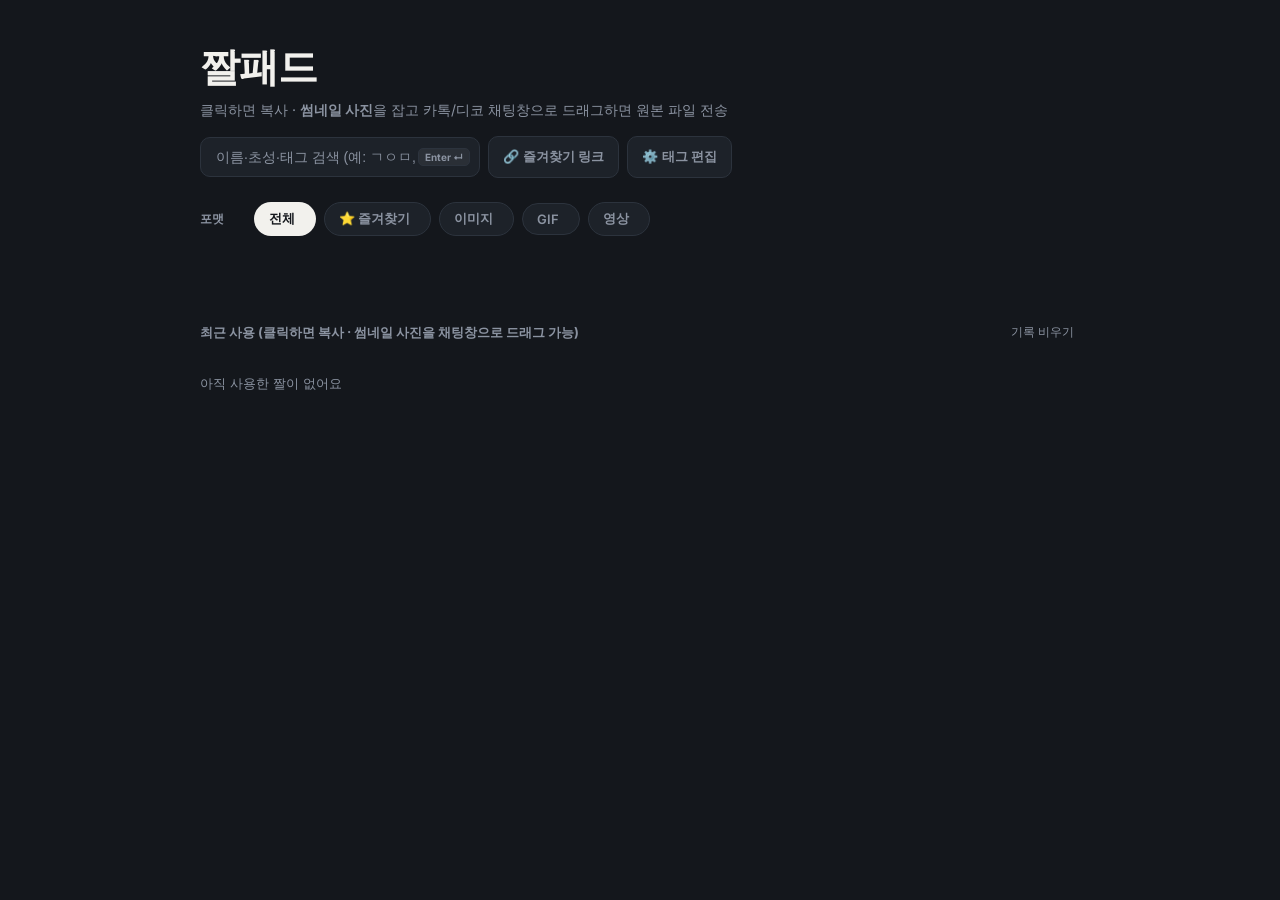
==== commit 30aff944: "Add files via upload" ====
--- a/index.html
+++ b/index.html
@@ -289,15 +289,23 @@
   .pad-format-row { margin-bottom: 6px; display: flex; justify-content: center; align-items: center; min-height: 20px; width: 100%; }
   .pad .emoji { font-size: 30px; display: block; margin-bottom: 10px; }
 
+  /* 썸네일 + 우측 신호등 도트 래퍼 */
+  .thumb-area {
+    position: relative;
+    width: 100%;
+    display: flex;
+    justify-content: center;
+    align-items: center;
+    margin-bottom: 10px;
+  }
+
   .pad-img {
     width: 64px;
     height: 64px;
     object-fit: cover;
     border-radius: 8px;
-    margin-bottom: 10px;
+    margin: 0 auto;
     display: block;
-    margin-left: auto;
-    margin-right: auto;
     background: #12151a;
     cursor: grab;
     -webkit-user-drag: element;
@@ -305,6 +313,59 @@
   }
   .pad-img:active { cursor: grabbing; }
 
+  /* 사진 오른쪽 여백과 카드 박스 테두리 사이의 신호등 도트 */
+  .traffic-dots {
+    position: absolute;
+    right: 2px;
+    top: 50%;
+    transform: translateY(-50%);
+    display: flex;
+    flex-direction: column;
+    gap: 6px;
+    z-index: 4;
+  }
+
+  .t-dot {
+    position: relative;
+    width: 9px;
+    height: 9px;
+    border-radius: 50%;
+    background: var(--tag-extra);
+    box-shadow: 0 0 6px rgba(255, 121, 63, 0.65);
+    border: 1.5px solid rgba(20, 23, 28, 0.85);
+    transition: transform .14s ease;
+    cursor: pointer;
+  }
+  .t-dot:hover { transform: scale(1.35); z-index: 10; }
+  .t-dot[data-t="정치"] { background: var(--tag-pol); box-shadow: 0 0 6px rgba(254, 211, 48, 0.7); }
+  .t-dot[data-t="프렌즈"] { background: var(--tag-friends); box-shadow: 0 0 6px rgba(69, 170, 242, 0.7); }
+  .t-dot[data-t="슈우로롱"] { background: var(--tag-shurorong); box-shadow: 0 0 6px rgba(255, 107, 129, 0.7); }
+
+  /* 신호등 점 호버 시 왼쪽으로 뜨는 미니 캡슐 툴팁 */
+  .t-dot::after {
+    content: '#' attr(data-t);
+    position: absolute;
+    right: 15px;
+    top: 50%;
+    transform: translateY(-50%) translateX(4px);
+    background: #14171c;
+    color: var(--text);
+    border: 1px solid #3c4657;
+    font-size: 10px;
+    font-weight: 700;
+    padding: 2px 6px;
+    border-radius: 5px;
+    white-space: nowrap;
+    opacity: 0;
+    pointer-events: none;
+    transition: opacity .14s ease, transform .14s ease;
+    box-shadow: 0 4px 10px rgba(0,0,0,0.45);
+  }
+  .t-dot:hover::after {
+    opacity: 1;
+    transform: translateY(-50%) translateX(0);
+  }
+
   .pad .label {
     font-size: 13px;
     font-weight: 600;
@@ -314,7 +375,7 @@
     justify-content: center;
     width: 100%;
     min-height: 36px;
-    margin-bottom: 8px;
+    margin-bottom: 6px;
     word-break: keep-all;
     overflow-wrap: break-word;
     text-wrap: balance;
@@ -327,9 +388,53 @@
     align-items: center;
     justify-content: center;
     margin-top: auto;
-    min-height: 46px;
-  }
-  .pad-meta.no-theme { padding-top: 2px; }
+  }
+
+  /* 하단 접기/펼치기 슬림 토글 버튼 */
+  .drawer-toggle-btn {
+    width: 100%;
+    background: rgba(255, 255, 255, 0.03);
+    border: 1px solid rgba(255, 255, 255, 0.06);
+    border-radius: 6px;
+    padding: 4px 6px;
+    display: flex;
+    align-items: center;
+    justify-content: center;
+    gap: 5px;
+    cursor: pointer;
+    color: var(--text-dim);
+    font-size: 10px;
+    font-weight: 600;
+    transition: background .15s, border-color .15s, color .15s;
+  }
+  .drawer-toggle-btn:hover {
+    background: rgba(255, 255, 255, 0.08);
+    border-color: #3d4654;
+    color: var(--text);
+  }
+  .drawer-toggle-btn .arrow {
+    font-size: 9px;
+    opacity: 0.75;
+    transition: transform .18s ease;
+  }
+  .pad-meta.open .drawer-toggle-btn .arrow {
+    transform: rotate(180deg);
+  }
+
+  /* 펼쳐졌을 때 나타나는 상세 서랍 영역 */
+  .tag-drawer {
+    display: none;
+    width: 100%;
+    flex-direction: column;
+    align-items: center;
+    padding-top: 7px;
+    margin-top: 5px;
+    border-top: 1px dashed var(--border);
+  }
+  .pad-meta.open .tag-drawer,
+  .pad-meta.edit-open .tag-drawer {
+    display: flex;
+  }
 
   .type-group {
     display: flex;
@@ -559,598 +664,43 @@
   const STORAGE_RECENT_KEY = 'jjalpad_recent_v1';
   const CHOSUNG = ['ㄱ','ㄲ','ㄴ','ㄷ','ㄸ','ㄹ','ㅁ','ㅂ','ㅃ','ㅅ','ㅆ','ㅇ','ㅈ','ㅉ','ㅊ','ㅋ','ㅌ','ㅍ','ㅎ'];
 
-  window.catName = window.catName || { img: '이미지', gif: 'GIF', video: '영상' };
-  window.pads = Array.isArray(window.pads) ? window.pads : [];
-
-  let favorites = [];
-  let recent = [];
-  let currentTypeList = ['이모티콘', '짤', 'MEME'];
-  let currentThemeList = ['정치', '프렌즈', '슈우로롱'];
-  let activeCat = 'all', activeType = 'all', activeTheme = 'all';
-  let editMode = false, currentFilteredList = [], hoverTimer = null;
-
-  const getPadKey = p => p.video || p.image || p.label;
-  const getCat = p => p.cat || (p.video ? 'video' : (p.image && p.image.toLowerCase().endsWith('.gif') ? 'gif' : 'img'));
-  const isFav = p => Boolean(p.fav) || favorites.includes(getPadKey(p)) || favorites.includes(p.label);
-  const getMasterOrder = () => [...currentTypeList, ...currentThemeList];
-
-  function sortTagsCanonically(tagsArr = []) {
-    const order = getMasterOrder();
-    return [...new Set(tagsArr)].sort((a, b) => {
-      const ia = order.indexOf(a), ib = order.indexOf(b);
-      return (ia === -1 && ib === -1) ? a.localeCompare(b, 'ko') : (ia === -1 ? 1 : (ib === -1 ? -1 : ia - ib));
-    });
-  }
-
-  function extractChosung(str) {
-    return Array.from(str).map(ch => {
-      const code = ch.charCodeAt(0);
-      return (code >= 0xAC00 && code <= 0xD7A3) ? CHOSUNG[Math.floor((code - 0xAC00) / 588)] : ch;
-    }).join('');
-  }
-
-  function showToast(msg) {
-    toast.textContent = msg;
-    toast.classList.add('show');
-    setTimeout(() => toast.classList.remove('show'), 1400);
-  }
-
-  function copyTextSafe(text) {
-    const ta = Object.assign(document.createElement('textarea'), { value: text });
-    ta.style.cssText = 'position:fixed;opacity:0';
-    document.body.appendChild(ta);
-    ta.select();
-    try { document.execCommand('copy'); } catch (e) {}
-    ta.remove();
-  }
-
-  function normalizePadsAndTags() {
-    try {
-      const saved = JSON.parse(localStorage.getItem(STORAGE_FAV_KEY) || '[]');
-      if (Array.isArray(saved)) favorites = [...new Set([...favorites, ...saved])];
-    } catch (e) {}
-
-    if (Array.isArray(window.typeList)) currentTypeList = [...window.typeList];
-    if (Array.isArray(window.extraTagList)) {
-      currentThemeList = [...new Set(window.extraTagList.map(t => t === '정치인' ? '정치' : t))];
-    }
-    if (!currentThemeList.includes('슈우로롱')) currentThemeList.push('슈우로롱');
-
-    window.pads.forEach(p => {
-      p.tags = sortTagsCanonically((p.tags || []).map(t => t === '밈 사진' ? 'MEME' : (t === '정치인' ? '정치' : t)));
-      p.tags.forEach(t => {
-        if (!currentTypeList.includes(t) && !currentThemeList.includes(t)) currentThemeList.push(t);
-      });
-      if (p.fav && !favorites.includes(getPadKey(p))) favorites.push(getPadKey(p));
-    });
-
-    if (Array.isArray(window.favList)) {
-      window.favList.forEach(k => { if (!favorites.includes(k)) favorites.push(k); });
-    }
-
-    try {
-      const urlFav = new URLSearchParams(location.search).get('fav');
-      if (urlFav) {
-        urlFav.split(',').map(s => s.trim()).filter(Boolean).forEach(token => {
-          const found = window.pads.find(p => p.label === token || getPadKey(p) === token);
-          const key = found ? getPadKey(found) : token;
-          if (!favorites.includes(key)) favorites.push(key);
-        });
-      }
-    } catch (e) {}
-
-    window.pads.forEach(p => { p.fav = isFav(p); });
-    try { localStorage.setItem(STORAGE_FAV_KEY, JSON.stringify(favorites)); } catch (e) {}
-
-    try {
-      const savedRecent = JSON.parse(localStorage.getItem(STORAGE_RECENT_KEY) || '[]');
-      if (Array.isArray(savedRecent)) {
-        recent = savedRecent.map(k => window.pads.find(p => getPadKey(p) === k || p.label === k)).filter(Boolean).slice(0, 8);
-      }
-    } catch (e) {}
-  }
-
-  function syncFavToUrlQuietly() {
-    try {
-      const url = new URL(location.href);
-      const favLabels = window.pads.filter(isFav).map(p => p.label);
-      favLabels.length ? url.searchParams.set('fav', favLabels.join(',')) : url.searchParams.delete('fav');
-      history.replaceState(null, '', url.toString());
-    } catch (e) {}
-  }
-
-  function toggleFav(p) {
-    const key = getPadKey(p);
-    if (isFav(p)) {
-      p.fav = false;
-      favorites = favorites.filter(k => k !== key && k !== p.label);
-      showToast(`'${p.label}' 즐겨찾기 해제`);
-    } else {
-      p.fav = true;
-      if (!favorites.includes(key)) favorites.push(key);
-      showToast(`⭐ '${p.label}' 즐겨찾기 추가! (영구 동기화하려면 편집 모드에서 pads.js 저장)`);
-    }
-    try { localStorage.setItem(STORAGE_FAV_KEY, JSON.stringify(favorites)); } catch (e) {}
-    syncFavToUrlQuietly();
-    render();
-  }
-
-  function recordRecentUse(p) {
-    recent = [p, ...recent.filter(r => getPadKey(r) !== getPadKey(p))].slice(0, 8);
-    try { localStorage.setItem(STORAGE_RECENT_KEY, JSON.stringify(recent.map(getPadKey))); } catch (e) {}
-    renderRecent();
-  }
-
-  function attachNativeMediaDrag(containerEl, mediaEl, p) {
-    containerEl.removeAttribute('draggable');
-    if (!mediaEl) return;
-    mediaEl.setAttribute('draggable', 'true');
-    mediaEl.addEventListener('dragstart', e => {
-      if (editMode) return e.preventDefault();
-      hidePreview();
-      containerEl.classList.add('dragging');
-      recordRecentUse(p);
-    });
-    mediaEl.addEventListener('dragend', () => containerEl.classList.remove('dragging'));
-  }
-
-  function matchesSearch(p, q) {
-    if (!q) return true;
-    const cleanQ = q.replace(/^[+#@]+/, '').toLowerCase();
-    if (!cleanQ) return true;
-    const qNoSpace = cleanQ.replace(/\s+/g, '');
-    const matchStr = str => {
-      const lower = str.toLowerCase(), noSpace = lower.replace(/\s+/g, ''), cho = extractChosung(lower);
-      return lower.includes(cleanQ) || noSpace.includes(qNoSpace) || cho.includes(cleanQ) || cho.replace(/\s+/g, '').includes(qNoSpace);
-    };
-    return matchStr(p.label) || (p.tags || []).some(matchStr);
-  }
-
-  const matchesCatFilter = (p, c) => c === 'all' ? true : (c === 'fav' ? isFav(p) : getCat(p) === c);
-
-  function renderChipRow(container, label, list, activeVal, dataAttr, prefix, onSelect) {
-    container.innerHTML = `<span class="row-label">${label}</span>` + ['all', ...list].map(t => `
-      <div class="chip ${activeVal === t ? 'active' : ''}" data-${dataAttr}="${t}">
-        ${t === 'all' ? '전체' : prefix + t} <span class="count" id="cnt-${dataAttr}-${t}"></span>
-      </div>
-    `).join('');
-    container.querySelectorAll('.chip').forEach(chip => {
-      chip.addEventListener('click', () => onSelect(chip.dataset[dataAttr]));
-    });
-  }
-
-  function buildFilterChips() {
-    renderChipRow(typeChipsContainer, '분류', currentTypeList, activeType, 'type', '+', val => {
-      activeType = val; buildFilterChips(); render();
-    });
-    renderChipRow(themeChipsContainer, '태그', currentThemeList, activeTheme, 'theme', '#', val => {
-      activeTheme = val; buildFilterChips(); render();
-    });
-  }
-
-  function updateCounts(q) {
-    const check = (p, c, t, th) => {
-      const tags = p.tags || [];
-      return matchesCatFilter(p, c) && (t === 'all' || tags.includes(t)) && (th === 'all' || tags.includes(th)) && matchesSearch(p, q);
-    };
-    ['all', 'fav', 'img', 'gif', 'video'].forEach(c => {
-      const el = $(`cnt-cat-${c}`);
-      if (el) el.textContent = window.pads.filter(p => check(p, c, activeType, activeTheme)).length;
-    });
-    ['all', ...currentTypeList].forEach(t => {
-      const el = $(`cnt-type-${t}`);
-      if (el) el.textContent = window.pads.filter(p => check(p, activeCat, t, activeTheme)).length;
-    });
-    ['all', ...currentThemeList].forEach(th => {
-      const el = $(`cnt-theme-${th}`);
-      if (el) el.textContent = window.pads.filter(p => check(p, activeCat, activeType, th)).length;
-    });
-  }
-
-  function showPreview(p, anchorEl) {
-    const src = p._previewUrl || p.video || p.image;
-    if (!src) return;
-    const ph = `https://placehold.co/240x240/1d2229/f2f1ed?text=${encodeURIComponent(p.label)}`;
-    previewPopup.innerHTML = (p.video
-      ? `<video src="${src}" autoplay muted loop playsinline></video>`
-      : `<img src="${src}" alt="${p.label}" onerror="this.onerror=null;this.src='${ph}';">`)
-      + `<div class="preview-caption">${p.label}</div>`;
-    previewPopup.classList.add('show');
-
-    const rect = anchorEl.getBoundingClientRect();
-    const left = Math.min(Math.max(12, rect.left + rect.width / 2 - 170), window.innerWidth - 352);
-    const top = rect.top - 370 < 12 ? rect.bottom + 10 : rect.top - 370;
-    previewPopup.style.left = `${left}px`;
-    previewPopup.style.top = `${top}px`;
-  }
-
-  function hidePreview() {
-    clearTimeout(hoverTimer);
-    hoverTimer = null;
-    previewPopup.classList.remove('show');
-  }
-
-  function createPadElement(p, isFirstSearchMatch) {
-    const pCat = getCat(p), fav = isFav(p);
-    p.tags = sortTagsCanonically(p.tags || []);
-    const itemTypes = p.tags.filter(t => currentTypeList.includes(t));
-    const itemThemes = p.tags.filter(t => currentThemeList.includes(t));
-
-    const el = document.createElement('div');
-    el.className = `pad${fav ? ' is-fav' : ''}${isFirstSearchMatch ? ' first-match' : ''}`;
-    el.dataset.padKey = getPadKey(p);
-    el.title = '클릭: 복사 / 가운데 썸네일 이미지를 잡고 채팅창으로 드래그: 파일 바로 전송';
-
-    const mediaSrc = p._previewUrl || p.video || p.image;
-    const fallback = `https://placehold.co/96x96/1d2229/f2f1ed?text=${encodeURIComponent(p.label.slice(0, 4))}`;
-    const visual = p.video
-      ? `<video class="pad-img" src="${mediaSrc}" muted loop playsinline></video>`
-      : p.image
-      ? `<img class="pad-img" src="${mediaSrc}" alt="${p.label}" draggable="true" onerror="this.onerror=null;this.src='${fallback}';">`
-      : `<span class="emoji">${p.emoji || '🖼️'}</span>`;
-
-    const metaHtml = editMode
-      ? `<div class="type-group">${currentTypeList.map(t => `<button type="button" class="edit-tag-btn ${p.tags.includes(t) ? 'on' : ''}" data-t="${t}">+${t}</button>`).join('')}</div>
-         <div class="theme-footer edit-divider">${currentThemeList.map(t => `<button type="button" class="edit-tag-btn ${p.tags.includes(t) ? 'on' : ''}" data-t="${t}">#${t}</button>`).join('')}</div>`
-      : `<div class="type-group">${itemTypes.map(t => `<span class="tag sub-type" data-t="${t}">+${t}</span>`).join('')}</div>
-         ${itemThemes.length ? `<div class="theme-footer">${itemThemes.map(t => `<span class="tag sub-theme" data-t="${t}">#${t}</span>`).join('')}</div>` : ''}`;
-
-    el.innerHTML = `
-      <button type="button" class="pad-corner-btn zoom-btn" title="원본 비율 크게 보기 (우클릭 가능)">🔍</button>
-      <button type="button" class="pad-corner-btn fav-btn ${fav ? 'active' : ''}" title="즐겨찾기 고정">${fav ? '★' : '☆'}</button>
-      <div class="pad-top">
-        <div class="pad-format-row"><span class="tag ${pCat}">${window.catName[pCat]}</span></div>
-        ${visual}
-        <span class="label">${p.label}</span>
-      </div>
-      <div class="pad-meta${!editMode && !itemThemes.length ? ' no-theme' : ''}">${metaHtml}</div>
-    `;
-
-    el.querySelector('.fav-btn').addEventListener('click', e => { e.stopPropagation(); hidePreview(); toggleFav(p); });
-
-    const zoomBtn = el.querySelector('.zoom-btn');
-    zoomBtn.addEventListener('mouseenter', () => showPreview(p, el));
-    zoomBtn.addEventListener('mouseleave', hidePreview);
-    zoomBtn.addEventListener('click', e => {
-      e.stopPropagation();
-      previewPopup.classList.contains('show') ? hidePreview() : showPreview(p, el);
-    });
-
-    el.addEventListener('contextmenu', e => { e.preventDefault(); showPreview(p, el); });
-    el.addEventListener('mouseleave', hidePreview);
-
-    const thumbEl = el.querySelector('.pad-img');
-    if (thumbEl) {
-      thumbEl.addEventListener('mouseenter', () => { hoverTimer = setTimeout(() => showPreview(p, el), 450); });
-      thumbEl.addEventListener('mouseleave', hidePreview);
-    }
-    attachNativeMediaDrag(el, thumbEl, p);
-
-    if (editMode) {
-      el.querySelectorAll('.edit-tag-btn').forEach(btn => {
-        btn.addEventListener('click', e => {
-          e.stopPropagation();
-          const t = btn.dataset.t, willTurnOn = !p.tags.includes(t);
-          p.tags = sortTagsCanonically(willTurnOn ? [...p.tags, t] : p.tags.filter(x => x !== t));
-          if ((activeType !== 'all' && !p.tags.includes(activeType)) || (activeTheme !== 'all' && !p.tags.includes(activeTheme))) {
-            return render();
-          }
-          const key = getPadKey(p);
-          grid.querySelectorAll(`.pad[data-pad-key="${CSS.escape(key)}"] .edit-tag-btn[data-t="${CSS.escape(t)}"]`)
-              .forEach(b => b.classList.toggle('on', willTurnOn));
-          updateCounts(searchInput.value.trim().toLowerCase());
-        });
-      });
-    } else {
-      el.addEventListener('click', () => { hidePreview(); fire(p, el); });
-    }
-
-    if (p.video) {
-      const video = el.querySelector('video');
-      if (video) {
-        el.addEventListener('mouseenter', () => { video.currentTime = 0; video.play().catch(() => {}); });
-        el.addEventListener('mouseleave', () => { video.pause(); video.currentTime = 0; });
-      }
-    }
-    return el;
-  }
-
-  function render() {
-    const q = searchInput.value.trim().toLowerCase();
-    grid.innerHTML = '';
-    currentFilteredList = [];
-    updateCounts(q);
-
-    const clean = s => s.replace(/^[^가-힣a-zA-Z0-9]+/, '');
-    const compareKo = (a, b) => clean(a.label).localeCompare(clean(b.label), 'ko');
-    const filterBase = p => {
-      const tags = p.tags || [];
-      return (activeType === 'all' || tags.includes(activeType)) && (activeTheme === 'all' || tags.includes(activeTheme)) && matchesSearch(p, q);
-    };
-
-    const appendGroup = (titleText, titleClass, list) => {
-      if (!list.length) return;
-      if (titleText) {
-        const title = document.createElement('div');
-        title.className = `category-title ${titleClass || ''}`.trim();
-        title.textContent = `${titleText} (${list.length})`;
-        grid.appendChild(title);
-      }
-      list.forEach(p => {
-        const isFirst = Boolean(q) && currentFilteredList.length === 0;
-        currentFilteredList.push(p);
-        grid.appendChild(createPadElement(p, isFirst));
-      });
-    };
-
-    if (activeCat === 'fav') {
-      const favs = window.pads.filter(p => isFav(p) && filterBase(p)).sort(compareKo);
-      appendGroup(null, '', favs);
-      if (!favs.length) grid.innerHTML = '<div class="empty-note">즐겨찾기한 짤이 없어요. 각 카드 우측 상단의 ☆ 버튼을 눌러 고정해 보세요!</div>';
-      return;
-    }
-
-    if (activeCat === 'all') {
-      appendGroup('⭐ 즐겨찾기', 'fav-title', window.pads.filter(p => isFav(p) && filterBase(p)).sort(compareKo));
-    }
-
-    (activeCat === 'all' ? ['img', 'gif', 'video'] : [activeCat]).forEach(cat => {
-      const list = window.pads.filter(p => getCat(p) === cat && filterBase(p)).sort(compareKo);
-      appendGroup(activeCat === 'all' ? window.catName[cat] : null, '', list);
-    });
-
-    if (!currentFilteredList.length) {
-      grid.innerHTML = '<div class="empty-note">조건에 맞는 짤이 없어요 😢</div>';
-    }
-  }
-
-  function handleNewFiles(fileList) {
-    if (!fileList || !fileList.length) return;
-    let added = 0;
-    Array.from(fileList).forEach(file => {
-      const ext = file.name.includes('.') ? file.name.split('.').pop().toLowerCase() : '';
-      const baseLabel = file.name.replace(/\.[^/.]+$/, '');
-      const relPath = `images/${file.name}`;
-      if (window.pads.some(p => getPadKey(p) === relPath || p.label === baseLabel)) return;
-
-      const isVid = ext === 'mp4' || ext === 'webm' || (file.type && file.type.startsWith('video/'));
-      const isGif = ext === 'gif' || file.type === 'image/gif';
-      const newPad = isVid
-        ? { video: relPath, label: baseLabel, cat: 'video', tags: ['MEME'] }
-        : { image: relPath, label: baseLabel, cat: isGif ? 'gif' : 'img', tags: ['짤'] };
-      try { newPad._previewUrl = URL.createObjectURL(file); } catch (e) {}
-      window.pads.push(newPad);
-      added++;
-    });
-
-    if (added > 0) {
-      buildFilterChips();
-      render();
-      showToast(`🎉 새 짤 ${added}개 등록됨! 태그를 선택한 뒤 pads.js를 다운로드하세요.`);
-    } else {
-      showToast('이미 등록된 파일이거나 지원하지 않는 형식입니다.');
-    }
-  }
-
-  function generatePadsJsText() {
-    const clean = s => s.replace(/^[^가-힣a-zA-Z0-9]+/, '').trim();
-    const getGroup = label => {
-      const c = clean(label);
-      if (!c) return '기타';
-      const code = c.charCodeAt(0);
-      if (code >= 0xAC00 && code <= 0xD7A3) {
-        const ch = CHOSUNG[Math.floor((code - 0xAC00) / 588)];
-        return ({ 'ㄲ': 'ㄱ', 'ㄸ': 'ㄷ', 'ㅃ': 'ㅂ', 'ㅆ': 'ㅅ', 'ㅉ': 'ㅈ' })[ch] || ch;
-      }
-      return 'A-Z';
-    };
-
-    const sorted = [...window.pads].sort((a, b) => clean(a.label).localeCompare(clean(b.label), 'ko'));
-    const fmtArr = arr => '[' + arr.map(t => `'${t}'`).join(', ') + ']';
-    let out = `var catName = {\n  img: '이미지',\n  gif: 'GIF',\n  video: '영상'\n};\n\n`
-      + `var typeList = ${fmtArr(currentTypeList)};\n`
-      + `var extraTagList = ${fmtArr(currentThemeList)};\n`
-      + `var tagList = ${fmtArr(getMasterOrder())};\n`
-      + `var favList = ${fmtArr(sorted.filter(isFav).map(getPadKey))};\n\nvar pads = [\n`;
-
-    let lastGroup = null;
-    sorted.forEach(p => {
-      const g = getGroup(p.label);
-      if (g !== lastGroup) {
-        if (lastGroup !== null) out += '\n';
-        out += `  // [${g}]\n`;
-        lastGroup = g;
-      }
-      const key = p.video ? 'video' : 'image';
-      const tags = fmtArr(sortTagsCanonically(p.tags || []));
-      out += `  { ${key}: '${p.video || p.image}', label: '${p.label}', cat: '${getCat(p)}', tags: ${tags}${isFav(p) ? ', fav: true' : ''} },\n`;
-    });
-    return out + `];\n`;
-  }
-
-  function copyRichGifFallback(gifSrc, label) {
-    const holder = document.createElement('div');
-    holder.contentEditable = 'true';
-    holder.style.cssText = 'position:fixed;left:-9999px;top:0;opacity:0';
-    holder.innerHTML = `<img src="${gifSrc}" alt="${label}">`;
-    document.body.appendChild(holder);
-    const sel = window.getSelection(), range = document.createRange();
-    range.selectNodeContents(holder);
-    sel.removeAllRanges();
-    sel.addRange(range);
-    const onCopy = e => {
-      if (e.clipboardData) { e.clipboardData.setData('text/html', holder.innerHTML); e.preventDefault(); }
-    };
-    document.addEventListener('copy', onCopy);
-    let ok = false;
-    try { ok = document.execCommand('copy'); } finally {
-      document.removeEventListener('copy', onCopy);
-      sel.removeAllRanges();
-      holder.remove();
-    }
-    return ok;
-  }
-
-  async function fire(p, el) {
-    if (el) { el.classList.add('fired'); setTimeout(() => el.classList.remove('fired'), 150); }
-    try {
-      const targetUrl = p._previewUrl || p.video || p.image;
-      const pCat = getCat(p);
-      const isGif = pCat === 'gif' || (targetUrl && /\.gif($|\?)/i.test(targetUrl));
-
-      if (p.video || pCat === 'video') {
-        const a = Object.assign(document.createElement('a'), { href: targetUrl, download: (p.video || p.label).split('/').pop() });
-        document.body.appendChild(a); a.click(); a.remove();
-        showToast(`'${p.label}' 영상 다운로드됨`);
-      } else if (isGif && !/^(blob|data):/i.test(targetUrl)) {
-        const gifUrl = new URL(targetUrl, location.href).href;
-        try { await navigator.clipboard.writeText(gifUrl); } catch (e) { copyTextSafe(gifUrl); }
-        showToast(`'${p.label}' GIF 복사됨 (디코 Ctrl+V / 카톡은 썸네일 사진 드래그)`);
-      } else if (isGif) {
-        const blob = await (await fetch(targetUrl)).blob();
-        const dataUrl = await new Promise((res, rej) => {
-          const r = new FileReader(); r.onloadend = () => res(r.result); r.onerror = rej; r.readAsDataURL(blob);
-        });
-        if (!copyRichGifFallback(dataUrl, p.label)) throw new Error('GIF 클립보드 복사 실패');
-        showToast(`'${p.label}' GIF 복사됨 (업로드 전 파일)`);
-      } else if (p.image) {
-        const bitmap = await createImageBitmap(await (await fetch(targetUrl)).blob());
-        const canvas = Object.assign(document.createElement('canvas'), { width: bitmap.width, height: bitmap.height });
-        canvas.getContext('2d').drawImage(bitmap, 0, 0);
-        const pngBlob = await new Promise(res => canvas.toBlob(res, 'image/png'));
-        await navigator.clipboard.write([new ClipboardItem({ 'image/png': pngBlob })]);
-        showToast(`'${p.label}' 이미지 복사됨 → Ctrl+V`);
-      } else {
-        copyTextSafe(p.emoji || p.label);
-        showToast(`'${p.label}' 복사됨`);
-      }
-    } catch (e) {
-      console.error('복사 실패:', e);
-      if (getCat(p) === 'gif') showToast(`'${p.label}' GIF 복사 실패 (PNG나 주소로 대체하지 않음)`);
-      else { copyTextSafe(p.label); showToast(`'${p.label}' 복사됨`); }
-    }
-    recordRecentUse(p);
-  }
-
-  function renderRecent() {
-    if (!recent.length) {
-      recentRow.innerHTML = '<span class="empty-note">아직 사용한 짤이 없어요</span>';
-      return;
-    }
-    recentRow.innerHTML = '';
-    recent.forEach(p => {
-      const item = document.createElement('div');
-      item.className = 'recent-item';
-      item.title = '클릭: 다시 복사 / 썸네일 사진 드래그: 채팅창에 바로 놓기';
-      const src = p._previewUrl || p.image;
-      const fb = `https://placehold.co/48x48/1d2229/f2f1ed?text=${encodeURIComponent(p.label.slice(0, 2))}`;
-      item.innerHTML = `${src ? `<img class="recent-thumb" src="${src}" alt="${p.label}" draggable="true" onerror="this.onerror=null;this.src='${fb}';">` : (p.emoji || '🎬')} <span>${p.label}</span>`;
-      attachNativeMediaDrag(item, item.querySelector('.recent-thumb'), p);
-      item.addEventListener('click', () => fire(p, item));
-      recentRow.appendChild(item);
-    });
-  }
-
-  // 이벤트 바인딩
-  dropZone.addEventListener('click', () => fileInput.click());
-  fileInput.addEventListener('change', e => { handleNewFiles(e.target.files); fileInput.value = ''; });
-  dropZone.addEventListener('dragover', e => { e.preventDefault(); dropZone.classList.add('dragover'); });
-  dropZone.addEventListener('dragleave', () => dropZone.classList.remove('dragover'));
-  dropZone.addEventListener('drop', e => { e.preventDefault(); dropZone.classList.remove('dragover'); handleNewFiles(e.dataTransfer.files); });
-
-  editModeBtn.addEventListener('click', () => {
-    editMode = !editMode;
-    editModeBtn.classList.toggle('active', editMode);
-    editBanner.classList.toggle('show', editMode);
-    editModeBtn.textContent = editMode ? '✅ 편집 완료' : '⚙️ 태그 편집';
-    render();
-  });
-
-  $('syncFavBtn').addEventListener('click', async () => {
-    syncFavToUrlQuietly();
-    try { await navigator.clipboard.writeText(location.href); } catch (e) { copyTextSafe(location.href); }
-    showToast('🔗 현재 즐겨찾기가 포함된 링크가 복사되었습니다! 다른 기기에서 열면 바로 동기화됩니다.');
-  });
-
-  const handleAddNewTag = () => {
-    const clean = (newTagInput.value || '').trim().replace(/^[+#@]+/, '');
-    if (!clean) return showToast('추가할 #태그 이름을 입력해 주세요.');
-    if (!currentTypeList.includes(clean) && !currentThemeList.includes(clean)) {
-      currentThemeList.push(clean);
-      newTagInput.value = '';
-      buildFilterChips();
-      render();
-      showToast(`'#${clean}' 태그가 추가되었습니다!`);
-    } else {
-      showToast('이미 있는 태그입니다.');
-    }
-  };
-  $('addTagBtn').addEventListener('click', handleAddNewTag);
-  newTagInput.addEventListener('keydown', e => { if (!e.isComposing && e.key === 'Enter') { e.preventDefault(); handleAddNewTag(); } });
-
-  $('copyPadsBtn').addEventListener('click', async () => {
-    const text = generatePadsJsText();
-    try { await navigator.clipboard.writeText(text); } catch (e) { copyTextSafe(text); }
-    showToast('pads.js 전체 코드가 복사되었습니다! pads.js에 붙여넣으세요.');
-  });
-
-  $('downloadPadsBtn').addEventListener('click', () => {
-    const url = URL.createObjectURL(new Blob([generatePadsJsText()], { type: 'application/javascript;charset=utf-8' }));
-    const a = Object.assign(document.createElement('a'), { href: url, download: 'pads.js' });
-    document.body.appendChild(a); a.click(); a.remove();
-    URL.revokeObjectURL(url);
-    showToast('수정된 pads.js 다운로드 완료!');
-  });
-
-  $('clearRecentBtn').addEventListener('click', () => {
-    recent = [];
-    try { localStorage.removeItem(STORAGE_RECENT_KEY); } catch (e) {}
-    renderRecent();
-    showToast('최근 사용 기록을 비웠습니다.');
-  });
-
-  document.querySelectorAll('#catChips .chip').forEach(chip => {
-    chip.addEventListener('click', () => {
-      document.querySelectorAll('#catChips .chip').forEach(c => c.classList.remove('active'));
-      chip.classList.add('active');
-      activeCat = chip.dataset.cat;
-      render();
-    });
-  });
-
-  searchInput.addEventListener('input', render);
-  searchInput.addEventListener('keydown', e => {
-    if (e.isComposing) return;
-    if (e.key === 'Enter') {
-      e.preventDefault();
-      currentFilteredList.length ? fire(currentFilteredList[0], grid.querySelector('.pad')) : showToast('검색 결과가 없습니다 😢');
-    } else if (e.key === 'Escape') {
-      searchInput.value = '';
-      render();
-    }
-  });
-
-  // 초기 렌더링 및 최신 pads.js 동기화
-  normalizePadsAndTags();
-  buildFilterChips();
-  render();
-  renderRecent();
-
-  fetch('pads.js?v=' + Date.now())
-    .then(res => res.ok ? res.text() : '')
-    .then(code => {
-      const trimmed = (code || '').trim();
-      if (!trimmed || trimmed.startsWith('<') || !trimmed.includes('pads')) return;
-      const loaded = new Function(trimmed + '\nreturn { catName, typeList, extraTagList, tagList, favList, pads };')();
-      if (loaded && Array.isArray(loaded.pads)) {
-        Object.assign(window, loaded);
-        normalizePadsAndTags();
-        buildFilterChips();
-        render();
-        renderRecent();
-      }
-    })
-    .catch(() => {});
-</script>
-</body>
-</html>+  // Preview 샌드박스 및 단독 실행 환경을 위한 기본 데이터 폴백 (176개 최신 목록)
+  const FALLBACK_PADS = [
+    { image: 'images/가챠 실패(화사).gif', label: '가챠 실패', cat: 'gif', tags: ['짤', 'MEME'] },
+    { image: 'images/갈!!.jpg', label: '갈!!!!', cat: 'img', tags: ['짤'] },
+    { image: 'images/개덜덜.gif', label: '개덜덜', cat: 'gif', tags: ['짤'] },
+    { image: 'images/개발자 테크트리.jpg', label: '개발자 테크트리', cat: 'img', tags: ['MEME'] },
+    { image: 'images/개엔밍.webp', label: '개엔밍', cat: 'img', tags: ['이모티콘'], fav: true },
+    { image: 'images/건강한 게임.png', label: '건강한 게임', cat: 'img', tags: ['짤'] },
+    { image: 'images/건강한 게임2.png', label: '건강한 게임2', cat: 'img', tags: ['짤'] },
+    { image: 'images/건메 패드립1.jpg', label: '건메 패드립1', cat: 'img', tags: ['MEME', '프렌즈'] },
+    { image: 'images/건메 패드립2.jpg', label: '건메 패드립2', cat: 'img', tags: ['MEME', '프렌즈'] },
+    { image: 'images/게이임.png', label: '게이임?', cat: 'img', tags: ['이모티콘'] },
+    { image: 'images/결국 손 나가는.webp', label: '결국 손 나가는', cat: 'img', tags: ['짤'] },
+    { image: 'images/(경악).jpg', label: '(경악)', cat: 'img', tags: ['짤'] },
+    { image: 'images/곰문곰문곰문.jpg', label: '곰문곰문곰문', cat: 'img', tags: ['MEME'] },
+    { image: 'images/공공의적.webp', label: '공공의 적', cat: 'img', tags: ['짤'] },
+    { image: 'images/공부 보이콧.jpg', label: '공부 보이콧', cat: 'img', tags: ['MEME'] },
+    { image: 'images/교수 폭행.webp', label: '교수 폭행', cat: 'img', tags: ['MEME'] },
+    { image: 'images/국맛.jpg', label: '국맛', cat: 'img', tags: ['짤'] },
+    { image: 'images/굿~.jpg', label: '굿~', cat: 'img', tags: ['이모티콘'] },
+    { image: 'images/굿모니에.png', label: '굿모니에', cat: 'img', tags: ['이모티콘'] },
+    { image: 'images/그래서 이제 뭐함.jpg', label: '그래서 이제 뭐함?', cat: 'img', tags: ['짤'] },
+    { image: 'images/그럼 꺼져.jpg', label: '그럼 꺼져', cat: 'img', tags: ['짤'] },
+    { image: 'images/그리고 아무도 없었다.jpg', label: '그리고 아무도 없었다', cat: 'img', tags: ['짤', 'MEME'] },
+    { image: 'images/긴급상황.jpg', label: '긴급상황', cat: 'img', tags: ['짤'] },
+    { image: 'images/꾸꾸당당.png', label: '꾸꾸당당', cat: 'img', tags: ['이모티콘'] },
+    { image: 'images/끔찍한 최후다요.png', label: '끔찍한 최후다요', cat: 'img', tags: ['이모티콘'] },
+    { image: 'images/끝났다.webp', label: '끝났다', cat: 'img', tags: ['짤'] },
+    { image: 'images/나를 위해, 이재명.jpg', label: '나를 위해, 이재명', cat: 'img', tags: ['MEME', '정치'] },
+    { image: 'images/나쁜 답변 좋은 답변.webp', label: '나쁜 답변 좋은 답변', cat: 'img', tags: ['짤', 'MEME'] },
+    { image: 'images/나쁜아이.png', label: '나쁜아이는 드럼통에', cat: 'img', tags: ['이모티콘', '정치'] },
+    { image: 'images/날 죽여라.jpg', label: '날 죽여라', cat: 'img', tags: ['짤'], fav: true },
+    { image: 'images/남자도 여자처럼 다루면.webp', label: '남자도 여자처럼 다루면', cat: 'img', tags: ['MEME'] },
+    { image: 'images/내면의 괴렘.gif', label: '내면의 괴렘', cat: 'gif', tags: ['이모티콘'] },
+    { image: 'images/내입에내입에.webp', label: '내입에내입에', cat: 'img', tags: ['이모티콘'] },
+    { image: 'images/너무 심한 말은 쓰지마.webp', label: '너무 심한 말은 쓰지마', cat: 'img', tags: ['짤'] },
+    { image: 'images/너처럼 눈치빠른 녀석은 싫다니까.jpg', label: '너처럼 눈치 빠른 녀석은', cat: 'img', tags: ['짤'] },
+    { image: 'images/녀석들에게 보여준 걸.jpg', label: '녀석들에게 보여준 걸', cat: 'img', tags: ['짤'] },
+    { image: 'images/농구가 하고 싶어요.jpg', label: '농구가 하고 싶어요', cat: 'img', tags: ['짤'] },
+    { image: 'images/뇌손상.jpg', label: '뇌손상', cat
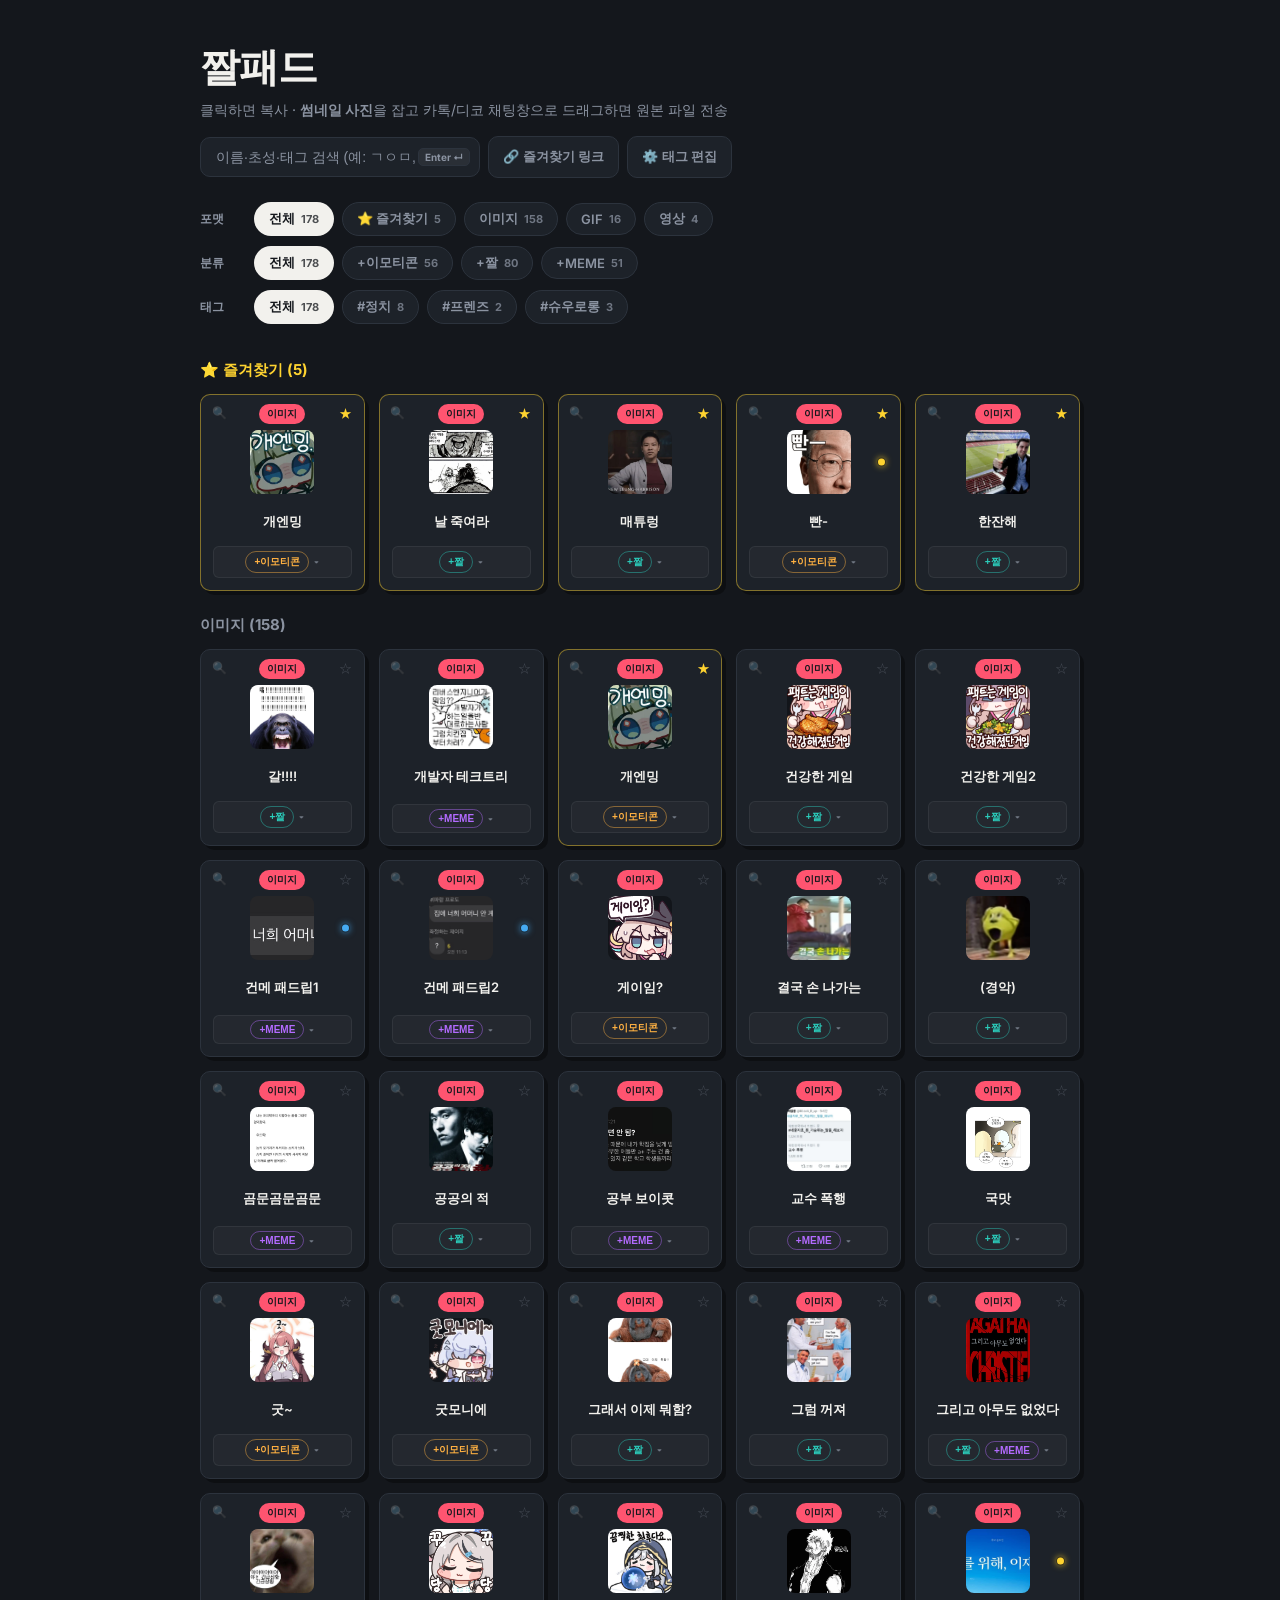
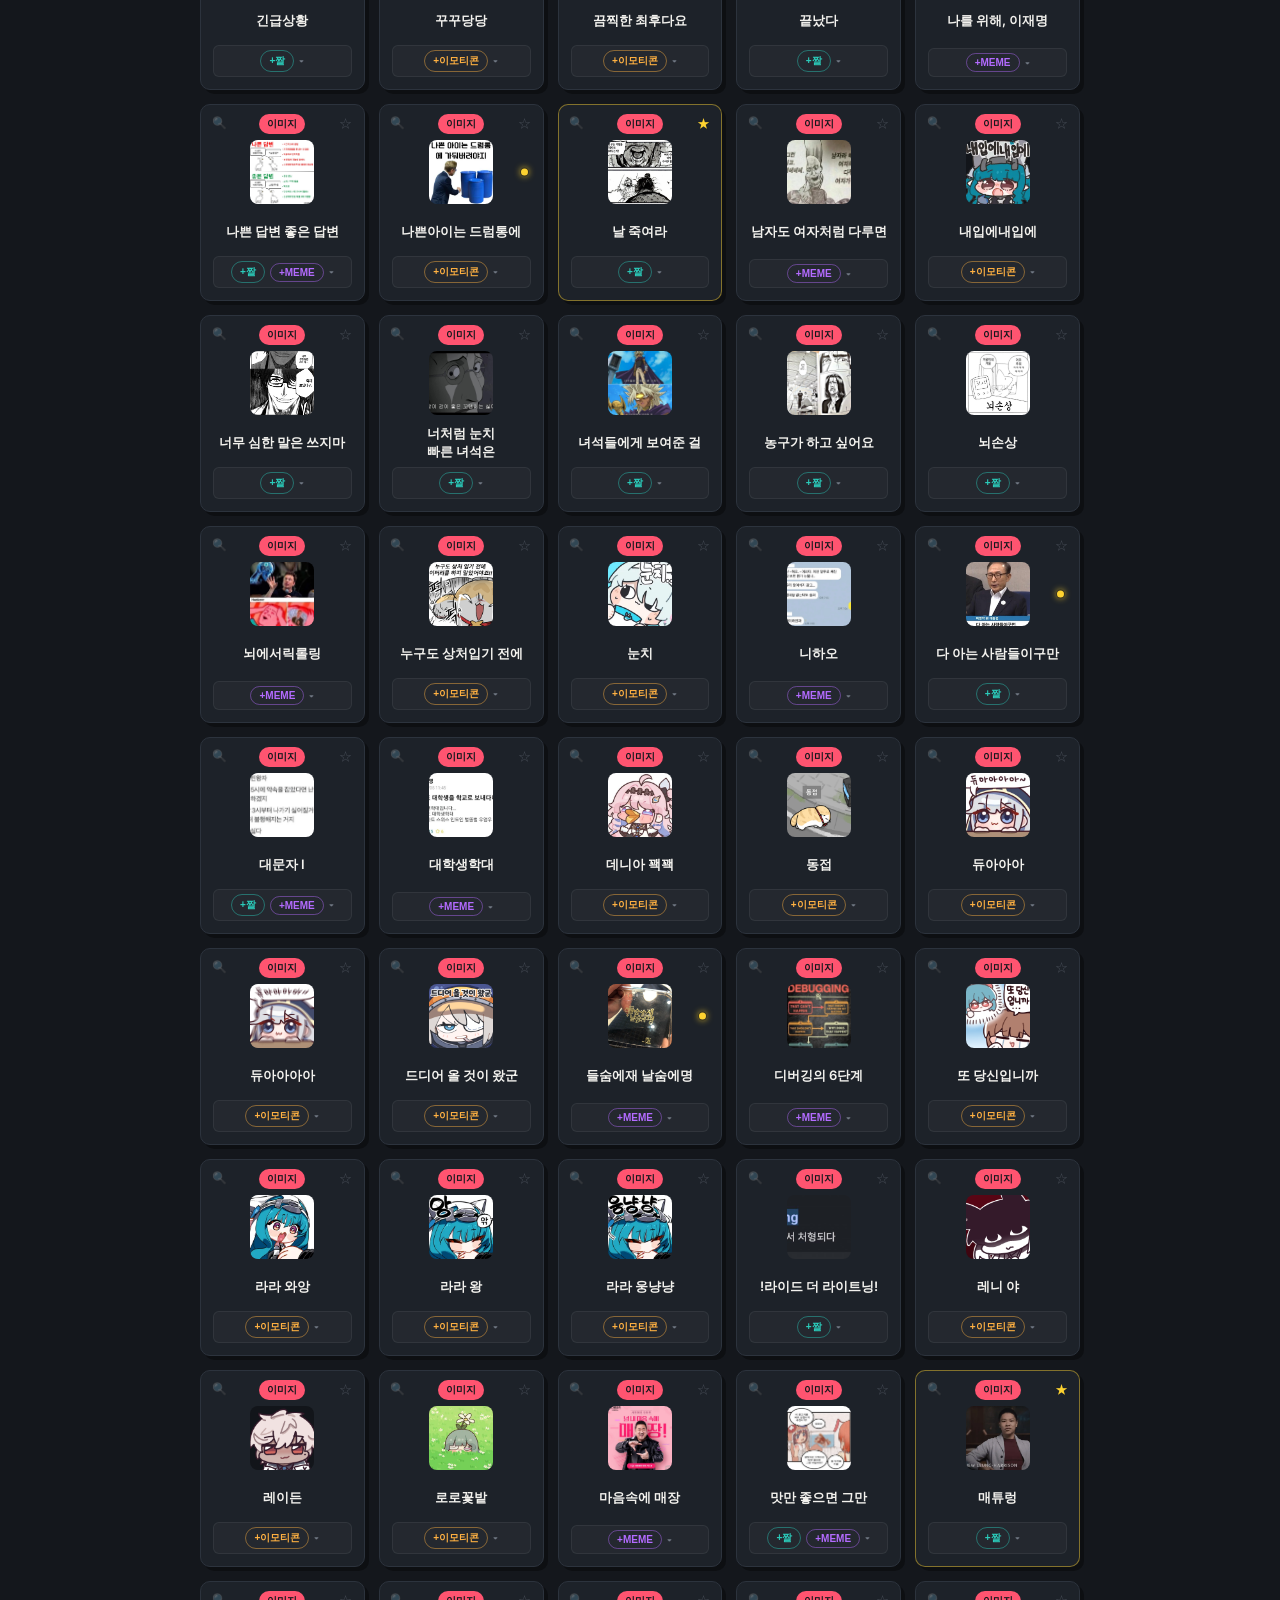
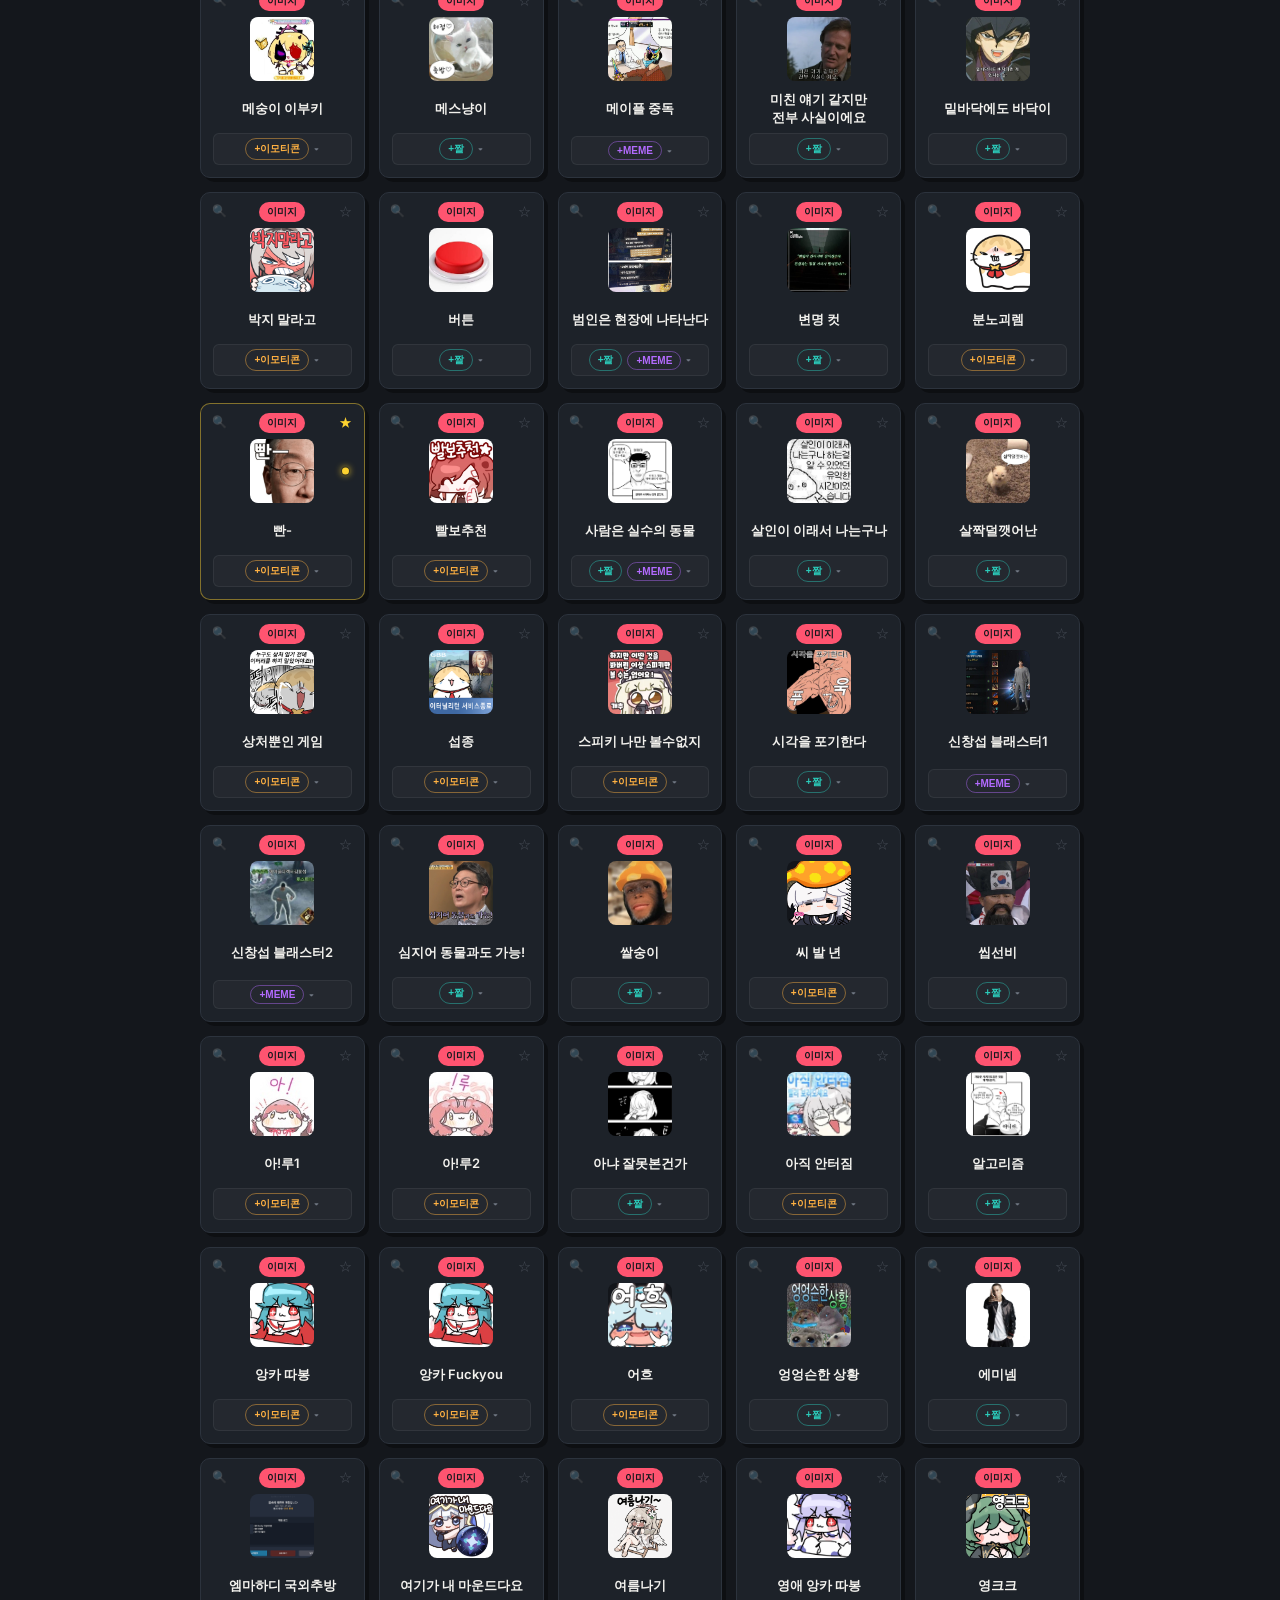
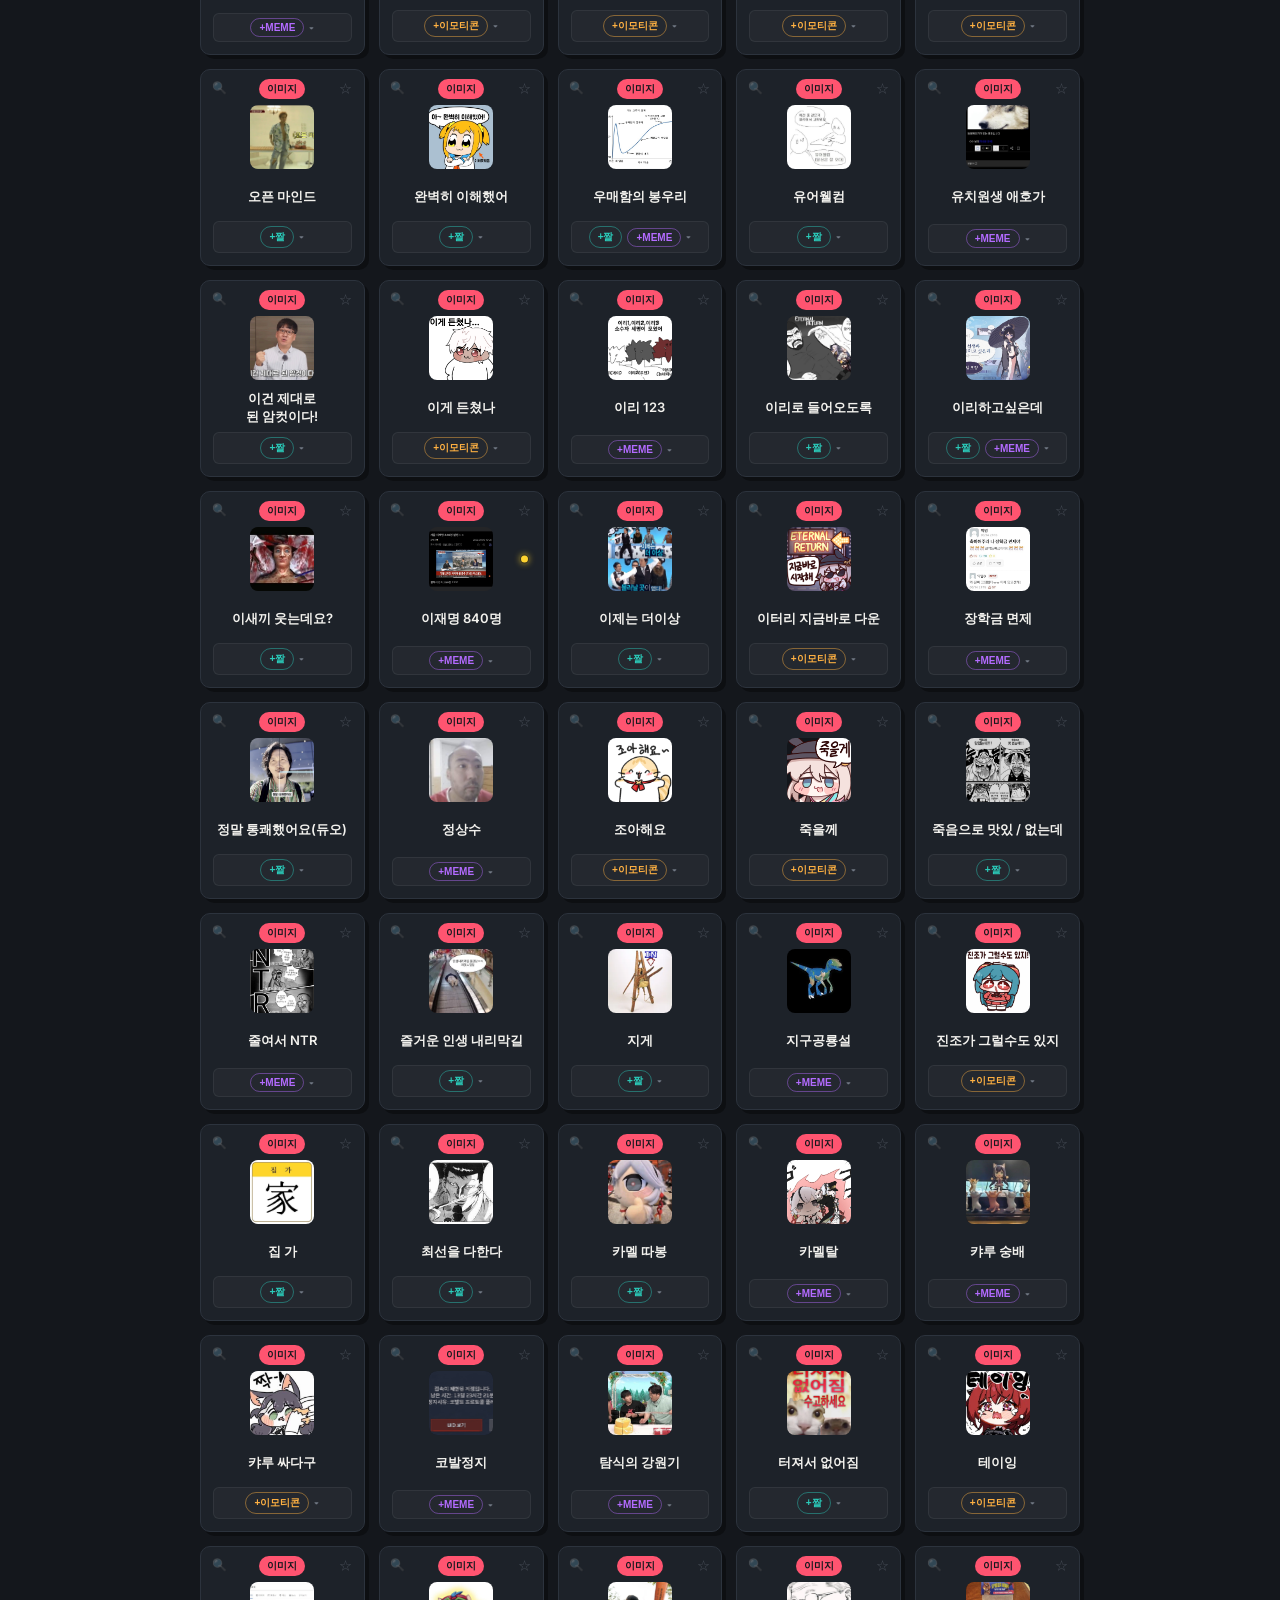
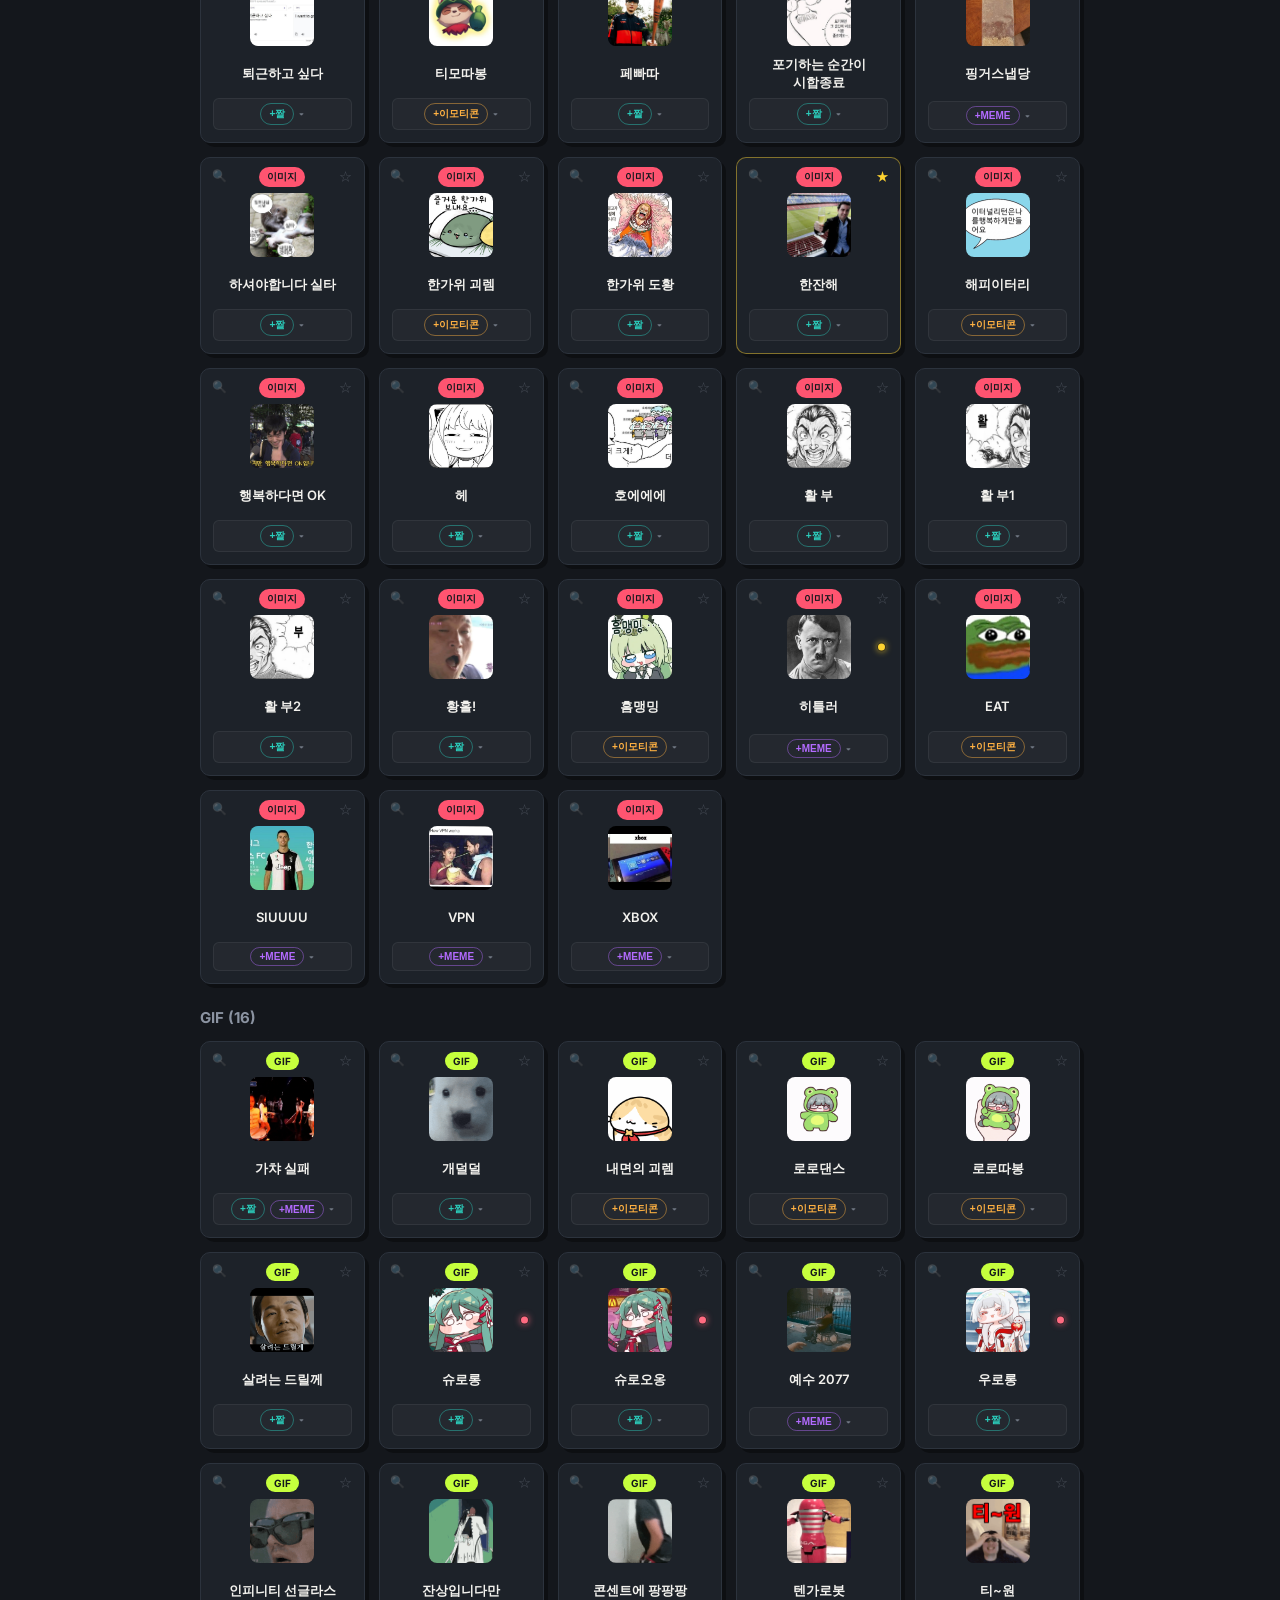
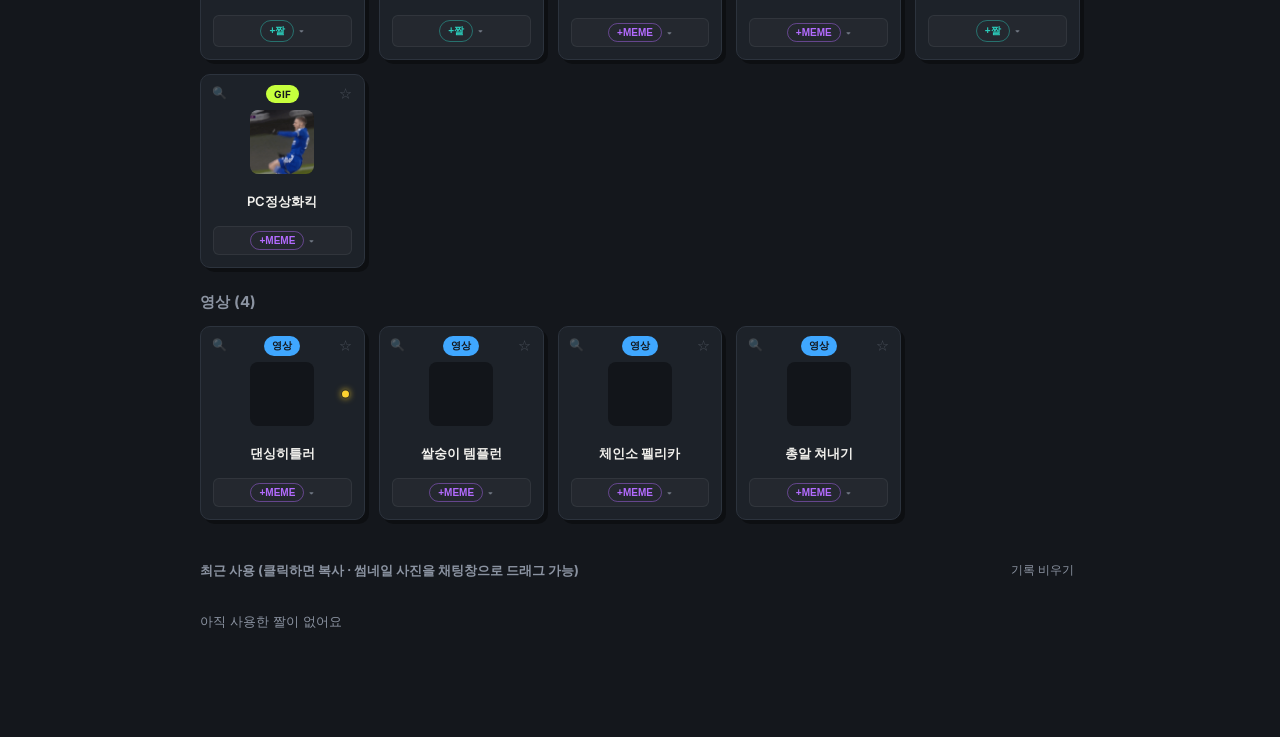
==== commit f614d1e6: "Add files via upload" ====
--- a/index.html
+++ b/index.html
@@ -664,43 +664,805 @@
   const STORAGE_RECENT_KEY = 'jjalpad_recent_v1';
   const CHOSUNG = ['ㄱ','ㄲ','ㄴ','ㄷ','ㄸ','ㄹ','ㅁ','ㅂ','ㅃ','ㅅ','ㅆ','ㅇ','ㅈ','ㅉ','ㅊ','ㅋ','ㅌ','ㅍ','ㅎ'];
 
-  // Preview 샌드박스 및 단독 실행 환경을 위한 기본 데이터 폴백 (176개 최신 목록)
+  // Preview 샌드박스 및 단독 실행 환경을 위한 176개 전체 폴백 데이터
   const FALLBACK_PADS = [
-    { image: 'images/가챠 실패(화사).gif', label: '가챠 실패', cat: 'gif', tags: ['짤', 'MEME'] },
-    { image: 'images/갈!!.jpg', label: '갈!!!!', cat: 'img', tags: ['짤'] },
-    { image: 'images/개덜덜.gif', label: '개덜덜', cat: 'gif', tags: ['짤'] },
-    { image: 'images/개발자 테크트리.jpg', label: '개발자 테크트리', cat: 'img', tags: ['MEME'] },
-    { image: 'images/개엔밍.webp', label: '개엔밍', cat: 'img', tags: ['이모티콘'], fav: true },
-    { image: 'images/건강한 게임.png', label: '건강한 게임', cat: 'img', tags: ['짤'] },
-    { image: 'images/건강한 게임2.png', label: '건강한 게임2', cat: 'img', tags: ['짤'] },
-    { image: 'images/건메 패드립1.jpg', label: '건메 패드립1', cat: 'img', tags: ['MEME', '프렌즈'] },
-    { image: 'images/건메 패드립2.jpg', label: '건메 패드립2', cat: 'img', tags: ['MEME', '프렌즈'] },
-    { image: 'images/게이임.png', label: '게이임?', cat: 'img', tags: ['이모티콘'] },
-    { image: 'images/결국 손 나가는.webp', label: '결국 손 나가는', cat: 'img', tags: ['짤'] },
-    { image: 'images/(경악).jpg', label: '(경악)', cat: 'img', tags: ['짤'] },
-    { image: 'images/곰문곰문곰문.jpg', label: '곰문곰문곰문', cat: 'img', tags: ['MEME'] },
-    { image: 'images/공공의적.webp', label: '공공의 적', cat: 'img', tags: ['짤'] },
-    { image: 'images/공부 보이콧.jpg', label: '공부 보이콧', cat: 'img', tags: ['MEME'] },
-    { image: 'images/교수 폭행.webp', label: '교수 폭행', cat: 'img', tags: ['MEME'] },
-    { image: 'images/국맛.jpg', label: '국맛', cat: 'img', tags: ['짤'] },
-    { image: 'images/굿~.jpg', label: '굿~', cat: 'img', tags: ['이모티콘'] },
-    { image: 'images/굿모니에.png', label: '굿모니에', cat: 'img', tags: ['이모티콘'] },
-    { image: 'images/그래서 이제 뭐함.jpg', label: '그래서 이제 뭐함?', cat: 'img', tags: ['짤'] },
-    { image: 'images/그럼 꺼져.jpg', label: '그럼 꺼져', cat: 'img', tags: ['짤'] },
-    { image: 'images/그리고 아무도 없었다.jpg', label: '그리고 아무도 없었다', cat: 'img', tags: ['짤', 'MEME'] },
-    { image: 'images/긴급상황.jpg', label: '긴급상황', cat: 'img', tags: ['짤'] },
-    { image: 'images/꾸꾸당당.png', label: '꾸꾸당당', cat: 'img', tags: ['이모티콘'] },
-    { image: 'images/끔찍한 최후다요.png', label: '끔찍한 최후다요', cat: 'img', tags: ['이모티콘'] },
-    { image: 'images/끝났다.webp', label: '끝났다', cat: 'img', tags: ['짤'] },
-    { image: 'images/나를 위해, 이재명.jpg', label: '나를 위해, 이재명', cat: 'img', tags: ['MEME', '정치'] },
-    { image: 'images/나쁜 답변 좋은 답변.webp', label: '나쁜 답변 좋은 답변', cat: 'img', tags: ['짤', 'MEME'] },
-    { image: 'images/나쁜아이.png', label: '나쁜아이는 드럼통에', cat: 'img', tags: ['이모티콘', '정치'] },
-    { image: 'images/날 죽여라.jpg', label: '날 죽여라', cat: 'img', tags: ['짤'], fav: true },
-    { image: 'images/남자도 여자처럼 다루면.webp', label: '남자도 여자처럼 다루면', cat: 'img', tags: ['MEME'] },
-    { image: 'images/내면의 괴렘.gif', label: '내면의 괴렘', cat: 'gif', tags: ['이모티콘'] },
-    { image: 'images/내입에내입에.webp', label: '내입에내입에', cat: 'img', tags: ['이모티콘'] },
-    { image: 'images/너무 심한 말은 쓰지마.webp', label: '너무 심한 말은 쓰지마', cat: 'img', tags: ['짤'] },
-    { image: 'images/너처럼 눈치빠른 녀석은 싫다니까.jpg', label: '너처럼 눈치 빠른 녀석은', cat: 'img', tags: ['짤'] },
-    { image: 'images/녀석들에게 보여준 걸.jpg', label: '녀석들에게 보여준 걸', cat: 'img', tags: ['짤'] },
-    { image: 'images/농구가 하고 싶어요.jpg', label: '농구가 하고 싶어요', cat: 'img', tags: ['짤'] },
-    { image: 'images/뇌손상.jpg', label: '뇌손상', cat+    {image:'images/가챠 실패(화사).gif',label:'가챠 실패',cat:'gif',tags:['짤','MEME']},
+    {image:'images/갈!!.jpg',label:'갈!!!!',cat:'img',tags:['짤']},
+    {image:'images/개덜덜.gif',label:'개덜덜',cat:'gif',tags:['짤']},
+    {image:'images/개발자 테크트리.jpg',label:'개발자 테크트리',cat:'img',tags:['MEME']},
+    {image:'images/개엔밍.webp',label:'개엔밍',cat:'img',tags:['이모티콘'],fav:true},
+    {image:'images/건강한 게임.png',label:'건강한 게임',cat:'img',tags:['짤']},
+    {image:'images/건강한 게임2.png',label:'건강한 게임2',cat:'img',tags:['짤']},
+    {image:'images/건메 패드립1.jpg',label:'건메 패드립1',cat:'img',tags:['MEME','프렌즈']},
+    {image:'images/건메 패드립2.jpg',label:'건메 패드립2',cat:'img',tags:['MEME','프렌즈']},
+    {image:'images/게이임.png',label:'게이임?',cat:'img',tags:['이모티콘']},
+    {image:'images/결국 손 나가는.webp',label:'결국 손 나가는',cat:'img',tags:['짤']},
+    {image:'images/(경악).jpg',label:'(경악)',cat:'img',tags:['짤']},
+    {image:'images/곰문곰문곰문.jpg',label:'곰문곰문곰문',cat:'img',tags:['MEME']},
+    {image:'images/공공의적.webp',label:'공공의 적',cat:'img',tags:['짤']},
+    {image:'images/공부 보이콧.jpg',label:'공부 보이콧',cat:'img',tags:['MEME']},
+    {image:'images/교수 폭행.webp',label:'교수 폭행',cat:'img',tags:['MEME']},
+    {image:'images/국맛.jpg',label:'국맛',cat:'img',tags:['짤']},
+    {image:'images/굿~.jpg',label:'굿~',cat:'img',tags:['이모티콘']},
+    {image:'images/굿모니에.png',label:'굿모니에',cat:'img',tags:['이모티콘']},
+    {image:'images/그래서 이제 뭐함.jpg',label:'그래서 이제 뭐함?',cat:'img',tags:['짤']},
+    {image:'images/그럼 꺼져.jpg',label:'그럼 꺼져',cat:'img',tags:['짤']},
+    {image:'images/그리고 아무도 없었다.jpg',label:'그리고 아무도 없었다',cat:'img',tags:['짤','MEME']},
+    {image:'images/긴급상황.jpg',label:'긴급상황',cat:'img',tags:['짤']},
+    {image:'images/꾸꾸당당.png',label:'꾸꾸당당',cat:'img',tags:['이모티콘']},
+    {image:'images/끔찍한 최후다요.png',label:'끔찍한 최후다요',cat:'img',tags:['이모티콘']},
+    {image:'images/끝났다.webp',label:'끝났다',cat:'img',tags:['짤']},
+    {image:'images/나를 위해, 이재명.jpg',label:'나를 위해, 이재명',cat:'img',tags:['MEME','정치']},
+    {image:'images/나쁜 답변 좋은 답변.webp',label:'나쁜 답변 좋은 답변',cat:'img',tags:['짤','MEME']},
+    {image:'images/나쁜아이.png',label:'나쁜아이는 드럼통에',cat:'img',tags:['이모티콘','정치']},
+    {image:'images/날 죽여라.jpg',label:'날 죽여라',cat:'img',tags:['짤'],fav:true},
+    {image:'images/남자도 여자처럼 다루면.webp',label:'남자도 여자처럼 다루면',cat:'img',tags:['MEME']},
+    {image:'images/내면의 괴렘.gif',label:'내면의 괴렘',cat:'gif',tags:['이모티콘']},
+    {image:'images/내입에내입에.webp',label:'내입에내입에',cat:'img',tags:['이모티콘']},
+    {image:'images/너무 심한 말은 쓰지마.webp',label:'너무 심한 말은 쓰지마',cat:'img',tags:['짤']},
+    {image:'images/너처럼 눈치빠른 녀석은 싫다니까.jpg',label:'너처럼 눈치 빠른 녀석은',cat:'img',tags:['짤']},
+    {image:'images/녀석들에게 보여준 걸.jpg',label:'녀석들에게 보여준 걸',cat:'img',tags:['짤']},
+    {image:'images/농구가 하고 싶어요.jpg',label:'농구가 하고 싶어요',cat:'img',tags:['짤']},
+    {image:'images/뇌손상.jpg',label:'뇌손상',cat:'img',tags:['짤']},
+    {image:'images/뇌에서릭롤링.jpg',label:'뇌에서릭롤링',cat:'img',tags:['MEME']},
+    {image:'images/누구도 상처입기 전에.png',label:'누구도 상처입기 전에',cat:'img',tags:['이모티콘']},
+    {image:'images/눈치....png',label:'눈치',cat:'img',tags:['이모티콘']},
+    {image:'images/니하오.webp',label:'니하오',cat:'img',tags:['MEME']},
+    {image:'images/다 아는 사람들이구만.jpg',label:'다 아는 사람들이구만',cat:'img',tags:['짤','정치']},
+    {image:'images/대문자 I.jpg',label:'대문자 I',cat:'img',tags:['짤','MEME']},
+    {image:'images/대학생학대.jpg',label:'대학생학대',cat:'img',tags:['MEME']},
+    {video:'images/댄싱히틀러.mp4',label:'댄싱히틀러',cat:'video',tags:['MEME','정치']},
+    {image:'images/오리 데니아.webp',label:'데니아 꽥꽥',cat:'img',tags:['이모티콘']},
+    {image:'images/동접(사망).png',label:'동접',cat:'img',tags:['이모티콘']},
+    {image:'images/듀아아아.webp',label:'듀아아아',cat:'img',tags:['이모티콘']},
+    {image:'images/듀아아아 익스트림.png',label:'듀아아아아',cat:'img',tags:['이모티콘']},
+    {image:'images/드디어 올 것이 왔군.png',label:'드디어 올 것이 왔군',cat:'img',tags:['이모티콘']},
+    {image:'images/들숨에재 날숨에명.jpg',label:'들숨에재 날숨에명',cat:'img',tags:['MEME','정치']},
+    {image:'images/디버깅의 6단계.jpg',label:'디버깅의 6단계',cat:'img',tags:['MEME']},
+    {image:'images/또 당신입니까.png',label:'또 당신입니까',cat:'img',tags:['이모티콘']},
+    {image:'images/라라 와앙.webp',label:'라라 와앙',cat:'img',tags:['이모티콘']},
+    {image:'images/라라 왕.webp',label:'라라 왕',cat:'img',tags:['이모티콘']},
+    {image:'images/라라 웅냥냥.webp',label:'라라 웅냥냥',cat:'img',tags:['이모티콘']},
+    {image:'images/라이드 더 라이트닝.jpg',label:'!라이드 더 라이트닝!',cat:'img',tags:['짤']},
+    {image:'images/레니 야.png',label:'레니 야',cat:'img',tags:['이모티콘']},
+    {image:'images/레이든.png',label:'레이든',cat:'img',tags:['이모티콘']},
+    {image:'images/로로꽃밭.jpg',label:'로로꽃밭',cat:'img',tags:['이모티콘']},
+    {image:'images/로로댄스.gif',label:'로로댄스',cat:'gif',tags:['이모티콘']},
+    {image:'images/로로따봉.gif',label:'로로따봉',cat:'gif',tags:['이모티콘']},
+    {image:'images/마음속에 매장.jpg',label:'마음속에 매장',cat:'img',tags:['MEME']},
+    {image:'images/맛만 좋으면 그만.webp',label:'맛만 좋으면 그만',cat:'img',tags:['짤','MEME']},
+    {image:'images/매튜렁.webp',label:'매튜렁',cat:'img',tags:['짤'],fav:true},
+    {image:'images/메숭이 이부키.png',label:'메숭이 이부키',cat:'img',tags:['이모티콘']},
+    {image:'images/메스냥이.jpg',label:'메스냥이',cat:'img',tags:['짤']},
+    {image:'images/메이플 중독증.jpg',label:'메이플 중독',cat:'img',tags:['MEME']},
+    {image:'images/미친 얘기 같지만 전부 사실이에요.webp',label:'미친 얘기 같지만 전부 사실이에요',cat:'img',tags:['짤']},
+    {image:'images/지하실.webp',label:'밑바닥에도 바닥이',cat:'img',tags:['짤']},
+    {image:'images/박지말라고.png',label:'박지 말라고',cat:'img',tags:['이모티콘']},
+    {image:'images/버튼.png',label:'버튼',cat:'img',tags:['짤']},
+    {image:'images/범인은 현장에 나타난다.jpg',label:'범인은 현장에 나타난다',cat:'img',tags:['짤','MEME']},
+    {image:'images/변명 컷.jpg',label:'변명 컷',cat:'img',tags:['짤']},
+    {image:'images/분노괴렘.png',label:'분노괴렘',cat:'img',tags:['이모티콘']},
+    {image:'images/빤.png',label:'빤-',cat:'img',tags:['이모티콘','정치'],fav:true},
+    {image:'images/빨보추천.png',label:'빨보추천',cat:'img',tags:['이모티콘']},
+    {image:'images/사람은 실수의 동물.jpg',label:'사람은 실수의 동물',cat:'img',tags:['짤','MEME']},
+    {image:'images/살려는 드릴께.gif',label:'살려는 드릴께',cat:'gif',tags:['짤']},
+    {image:'images/살인이 이래서 나는구나.jpg',label:'살인이 이래서 나는구나',cat:'img',tags:['짤']},
+    {image:'images/살짝덜깻어난.jpg',label:'살짝덜깻어난',cat:'img',tags:['짤']},
+    {image:'images/상처만 남는 게임.png',label:'상처뿐인 게임',cat:'img',tags:['이모티콘']},
+    {image:'images/섭종.png',label:'섭종',cat:'img',tags:['이모티콘']},
+    {image:'images/슈로롱.gif',label:'슈로롱',cat:'gif',tags:['짤','슈우로롱']},
+    {image:'images/슈로오옹.gif',label:'슈로오옹',cat:'gif',tags:['짤','슈우로롱']},
+    {image:'images/스피키 나만볼수없지.webp',label:'스피키 나만 볼수없지',cat:'img',tags:['이모티콘']},
+    {image:'images/시각을 포기한다.png',label:'시각을 포기한다',cat:'img',tags:['짤']},
+    {image:'images/회색내복 블래스터1.jpg',label:'신창섭 블래스터1',cat:'img',tags:['MEME']},
+    {image:'images/회색내복 블래스터2.jpg',label:'신창섭 블래스터2',cat:'img',tags:['MEME']},
+    {image:'images/심지어 동물과도 가능!.png',label:'심지어 동물과도 가능!',cat:'img',tags:['짤']},
+    {image:'images/쌀숭이.jpg',label:'쌀숭이',cat:'img',tags:['짤']},
+    {video:'images/쌀숭이 템플런.mp4',label:'쌀숭이 템플런',cat:'video',tags:['MEME']},
+    {image:'images/씨 발 년.png',label:'씨 발 년',cat:'img',tags:['이모티콘']},
+    {image:'images/씹선비.jpg',label:'씹선비',cat:'img',tags:['짤']},
+    {image:'images/아!루1.jpg',label:'아!루1',cat:'img',tags:['이모티콘']},
+    {image:'images/아!루2.jpg',label:'아!루2',cat:'img',tags:['이모티콘']},
+    {image:'images/아냐 잘못본건가.jpg',label:'아냐 잘못본건가',cat:'img',tags:['짤']},
+    {image:'images/아직 안터짐.jpg',label:'아직 안터짐',cat:'img',tags:['이모티콘']},
+    {image:'images/알고리즘.jpg',label:'알고리즘',cat:'img',tags:['짤']},
+    {image:'images/앙카 따봉.png',label:'앙카 따봉',cat:'img',tags:['이모티콘']},
+    {image:'images/앙카 뻐큐.jpg',label:'앙카 Fuckyou',cat:'img',tags:['이모티콘']},
+    {image:'images/어흐.webp',label:'어흐',cat:'img',tags:['이모티콘']},
+    {image:'images/엉엉슨한 상황.jpg',label:'엉엉슨한 상황',cat:'img',tags:['짤']},
+    {image:'images/에미넴.webp',label:'에미넴',cat:'img',tags:['짤']},
+    {image:'images/엠마하디국외추방.png',label:'엠마하디 국외추방',cat:'img',tags:['MEME']},
+    {image:'images/여기가 내 마운드다요.jpg',label:'여기가 내 마운드다요',cat:'img',tags:['이모티콘']},
+    {image:'images/여름나기.png',label:'여름나기',cat:'img',tags:['이모티콘']},
+    {image:'images/영앙카따봉.png',label:'영애 앙카 따봉',cat:'img',tags:['이모티콘']},
+    {image:'images/영크크.png',label:'영크크',cat:'img',tags:['이모티콘']},
+    {image:'images/예수 2077.gif',label:'예수 2077',cat:'gif',tags:['MEME']},
+    {image:'images/오픈 마인드.jpg',label:'오픈 마인드',cat:'img',tags:['짤']},
+    {image:'images/완벽히 이해했어.jpg',label:'완벽히 이해했어',cat:'img',tags:['짤']},
+    {image:'images/우로롱.gif',label:'우로롱',cat:'gif',tags:['짤','슈우로롱']},
+    {image:'images/우매함의 봉우리.jpg',label:'우매함의 봉우리',cat:'img',tags:['짤','MEME']},
+    {image:'images/유어웰컴.jpg',label:'유어웰컴',cat:'img',tags:['짤']},
+    {image:'images/유치원생 애호가.jpg',label:'유치원생 애호가',cat:'img',tags:['MEME']},
+    {image:'images/이건 제대로 된 암컷이다!.png',label:'이건 제대로 된 암컷이다!',cat:'img',tags:['짤']},
+    {image:'images/이게 든쳤나.png',label:'이게 든쳤나',cat:'img',tags:['이모티콘']},
+    {image:'images/이리123.webp',label:'이리 123',cat:'img',tags:['MEME']},
+    {image:'images/이리로 들어오도록.jpg',label:'이리로 들어오도록',cat:'img',tags:['짤']},
+    {image:'images/이리하고싶은데.png',label:'이리하고싶은데',cat:'img',tags:['짤','MEME']},
+    {image:'images/이새끼 웃는데요.jpg',label:'이새끼 웃는데요?',cat:'img',tags:['짤']},
+    {image:'images/이재명 840명.jpg',label:'이재명 840명',cat:'img',tags:['MEME','정치']},
+    {image:'images/이제는 더이상 물러날 곳이 없다.jpg',label:'이제는 더이상',cat:'img',tags:['짤']},
+    {image:'images/이터널리턴지금바로다운로드.png',label:'이터리 지금바로 다운',cat:'img',tags:['이모티콘']},
+    {image:'images/인피니티 선글라스.gif',label:'인피니티 선글라스',cat:'gif',tags:['짤']},
+    {image:'images/잔상입니다만.gif',label:'잔상입니다만',cat:'gif',tags:['짤']},
+    {image:'images/장학금 면제.jpg',label:'장학금 면제',cat:'img',tags:['MEME']},
+    {image:'images/정말 통쾌했어요(듀오).png',label:'정말 통쾌했어요(듀오)',cat:'img',tags:['짤']},
+    {image:'images/정상수.jpg',label:'정상수',cat:'img',tags:['MEME']},
+    {image:'images/조아해요.png',label:'조아해요',cat:'img',tags:['이모티콘']},
+    {image:'images/죽을께.png',label:'죽을께',cat:'img',tags:['이모티콘']},
+    {image:'images/죽음으로 맛있는데.jpg',label:'죽음으로 맛있 / 없는데',cat:'img',tags:['짤']},
+    {image:'images/국가전체주의적인종차별주의.jpg',label:'줄여서 NTR',cat:'img',tags:['MEME']},
+    {image:'images/즐거운 인생 내리막길.jpg',label:'즐거운 인생 내리막길',cat:'img',tags:['짤']},
+    {image:'images/지게.webp',label:'지게',cat:'img',tags:['짤']},
+    {image:'images/지구공룡설.webp',label:'지구공룡설',cat:'img',tags:['MEME']},
+    {image:'images/진조가 그럴수도 있지.png',label:'진조가 그럴수도 있지',cat:'img',tags:['이모티콘']},
+    {image:'images/집 가.jpg',label:'집 가',cat:'img',tags:['짤']},
+    {video:'images/펠린소맨.mp4',label:'체인소 펠리카',cat:'video',tags:['MEME']},
+    {video:'images/총알 쳐내기.mp4',label:'총알 쳐내기',cat:'video',tags:['MEME']},
+    {image:'images/최선을 다한다.jpg',label:'최선을 다한다',cat:'img',tags:['짤']},
+    {image:'images/카멜 따봉.jpg',label:'카멜 따봉',cat:'img',tags:['짤']},
+    {image:'images/스탠드 카멜탈.webp',label:'카멜탈',cat:'img',tags:['MEME']},
+    {image:'images/캬루 찬양.jpg',label:'캬루 숭배',cat:'img',tags:['MEME']},
+    {image:'images/캬루싸다구.jpg',label:'캬루 싸다구',cat:'img',tags:['이모티콘']},
+    {image:'images/코발정지.png',label:'코발정지',cat:'img',tags:['MEME']},
+    {image:'images/콘센트에팡팡팡.gif',label:'콘센트에 팡팡팡',cat:'gif',tags:['MEME']},
+    {image:'images/탐식의 강원기.jpg',label:'탐식의 강원기',cat:'img',tags:['MEME']},
+    {image:'images/터져서 없어짐.png',label:'터져서 없어짐',cat:'img',tags:['짤']},
+    {image:'images/테이잉.webp',label:'테이잉',cat:'img',tags:['이모티콘']},
+    {image:'images/텐가로봇.gif',label:'텐가로봇',cat:'gif',tags:['MEME']},
+    {image:'images/퇴근하고 싶다.jpg',label:'퇴근하고 싶다',cat:'img',tags:['짤']},
+    {image:'images/티~원.gif',label:'티~원',cat:'gif',tags:['짤']},
+    {image:'images/티모따봉.jpg',label:'티모따봉',cat:'img',tags:['이모티콘']},
+    {image:'images/페빠따.webp',label:'페빠따',cat:'img',tags:['짤']},
+    {image:'images/포기하는 순간이.jpg',label:'포기하는 순간이 시합종료',cat:'img',tags:['짤']},
+    {image:'images/핑거스냅.jpg',label:'핑거스냅당',cat:'img',tags:['MEME']},
+    {image:'images/하셔야합니다 실타.jpg',label:'하셔야합니다 실타',cat:'img',tags:['짤']},
+    {image:'images/한가위 괴렘.png',label:'한가위 괴렘',cat:'img',tags:['이모티콘']},
+    {image:'images/한가위 도황.jpg',label:'한가위 도황',cat:'img',tags:['짤']},
+    {image:'images/한잔해.webp',label:'한잔해',cat:'img',tags:['짤'],fav:true},
+    {image:'images/해피이터리.jpg',label:'해피이터리',cat:'img',tags:['이모티콘']},
+    {image:'images/행복하다면 OK.jpg',label:'행복하다면 OK',cat:'img',tags:['짤']},
+    {image:'images/헤.jpg',label:'헤',cat:'img',tags:['짤']},
+    {image:'images/호에에 합창단.jpg',label:'호에에에',cat:'img',tags:['짤']},
+    {image:'images/활부1.jpg',label:'활  부',cat:'img',tags:['짤']},
+    {image:'images/활부2.jpg',label:'활 부1',cat:'img',tags:['짤']},
+    {image:'images/활부3.jpg',label:'활 부2',cat:'img',tags:['짤']},
+    {image:'images/황홀!.jpg',label:'황홀!',cat:'img',tags:['짤']},
+    {image:'images/흠맹밍.webp',label:'흠맹밍',cat:'img',tags:['이모티콘']},
+    {image:'images/히틀러.jpg',label:'히틀러',cat:'img',tags:['MEME','정치']},
+    {image:'images/EAT.jpg',label:'EAT',cat:'img',tags:['이모티콘']},
+    {image:'images/PC정상화킥.gif',label:'PC정상화킥',cat:'gif',tags:['MEME']},
+    {image:'images/SIUUUU.jpg',label:'SIUUUU',cat:'img',tags:['MEME']},
+    {image:'images/VPN.jpg',label:'VPN',cat:'img',tags:['MEME']},
+    {image:'images/XBOX.jpg',label:'XBOX',cat:'img',tags:['MEME']}
+  ];
+
+  // 외부 pads.js가 로드되지 않은 환경(Preview 등)이면 FALLBACK_PADS 사용, 로드되었으면 외부 pads 우선 사용
+  window.catName = window.catName || { img: '이미지', gif: 'GIF', video: '영상' };
+  window.typeList = window.typeList || ['이모티콘', '짤', 'MEME'];
+  window.extraTagList = window.extraTagList || ['정치', '프렌즈', '슈우로롱'];
+  window.favList = window.favList || ['images/개엔밍.webp', 'images/날 죽여라.jpg', 'images/매튜렁.webp', 'images/빤.png', 'images/한잔해.webp'];
+  if (!Array.isArray(window.pads) || window.pads.length === 0) {
+    window.pads = FALLBACK_PADS.map(p => ({ ...p, tags: [...p.tags] }));
+  }
+
+  let favorites = [], recent = [], openDrawerKeys = new Set();
+  let currentTypeList = ['이모티콘', '짤', 'MEME'];
+  let currentThemeList = ['정치', '프렌즈', '슈우로롱'];
+  let activeCat = 'all', activeType = 'all', activeTheme = 'all';
+  let editMode = false, currentFilteredList = [], hoverTimer = null;
+
+  try {
+    const saved = JSON.parse(localStorage.getItem(STORAGE_FAV_KEY) || '[]');
+    if (Array.isArray(saved)) favorites = saved;
+  } catch (e) {}
+
+  const getPadKey = p => p.video || p.image || p.label;
+  const getCat = p => p.cat || (p.video ? 'video' : (p.image && p.image.toLowerCase().endsWith('.gif') ? 'gif' : 'img'));
+  const getMasterOrder = () => [...currentTypeList, ...currentThemeList];
+
+  function sortTagsCanonically(tagsArr) {
+    if (!Array.isArray(tagsArr)) return [];
+    const order = getMasterOrder();
+    return [...new Set(tagsArr)].sort((a, b) => {
+      const ia = order.indexOf(a), ib = order.indexOf(b);
+      if (ia === -1 && ib === -1) return a.localeCompare(b, 'ko');
+      return ia === -1 ? 1 : (ib === -1 ? -1 : ia - ib);
+    });
+  }
+
+  function isFav(p) {
+    return Boolean(p.fav) || favorites.includes(getPadKey(p)) || favorites.includes(p.label);
+  }
+
+  function syncFavToUrlQuietly() {
+    try {
+      const url = new URL(location.href);
+      const favLabels = window.pads.filter(isFav).map(p => p.label);
+      favLabels.length ? url.searchParams.set('fav', favLabels.join(',')) : url.searchParams.delete('fav');
+      history.replaceState(null, '', url.toString());
+    } catch (e) {}
+  }
+
+  function toggleFav(p) {
+    const key = getPadKey(p);
+    if (isFav(p)) {
+      p.fav = false;
+      favorites = favorites.filter(k => k !== key && k !== p.label);
+      showToast(`'${p.label}' 즐겨찾기 해제`);
+    } else {
+      p.fav = true;
+      if (!favorites.includes(key)) favorites.push(key);
+      showToast(`⭐ '${p.label}' 즐겨찾기 추가! (영구 동기화하려면 편집 모드에서 pads.js 저장)`);
+    }
+    try { localStorage.setItem(STORAGE_FAV_KEY, JSON.stringify(favorites)); } catch (e) {}
+    syncFavToUrlQuietly();
+    render();
+  }
+
+  function recordRecentUse(p) {
+    recent = [p, ...recent.filter(r => getPadKey(r) !== getPadKey(p))].slice(0, 8);
+    try { localStorage.setItem(STORAGE_RECENT_KEY, JSON.stringify(recent.map(getPadKey))); } catch (e) {}
+    renderRecent();
+  }
+
+  function attachNativeMediaDrag(containerEl, mediaEl, p) {
+    containerEl.removeAttribute('draggable');
+    if (!mediaEl) return;
+    mediaEl.setAttribute('draggable', 'true');
+    mediaEl.addEventListener('dragstart', e => {
+      if (editMode) { e.preventDefault(); return; }
+      hidePreview();
+      containerEl.classList.add('dragging');
+      recordRecentUse(p);
+    });
+    mediaEl.addEventListener('dragend', () => containerEl.classList.remove('dragging'));
+  }
+
+  function normalizePadsAndTags() {
+    currentTypeList = Array.isArray(window.typeList) ? [...window.typeList] : ['이모티콘', '짤', 'MEME'];
+    const rawExtra = Array.isArray(window.extraTagList)
+      ? window.extraTagList.map(t => t === '정치인' ? '정치' : t)
+      : ['정치', '프렌즈', '슈우로롱'];
+    currentThemeList = [...new Set(rawExtra)];
+    if (!currentThemeList.includes('슈우로롱')) currentThemeList.push('슈우로롱');
+
+    window.pads.forEach(p => {
+      p.tags = (p.tags || []).map(t => t === '밈 사진' ? 'MEME' : (t === '정치인' ? '정치' : t));
+      p.tags.forEach(t => {
+        if (!currentTypeList.includes(t) && !currentThemeList.includes(t)) currentThemeList.push(t);
+      });
+      p.tags = sortTagsCanonically(p.tags);
+    });
+
+    (window.favList || []).forEach(k => { if (!favorites.includes(k)) favorites.push(k); });
+    window.pads.forEach(p => { if (p.fav && !favorites.includes(getPadKey(p))) favorites.push(getPadKey(p)); });
+
+    try {
+      const urlFav = new URLSearchParams(location.search).get('fav');
+      if (urlFav) {
+        urlFav.split(',').map(s => s.trim()).filter(Boolean).forEach(token => {
+          const found = window.pads.find(p => p.label === token || getPadKey(p) === token);
+          const key = found ? getPadKey(found) : token;
+          if (!favorites.includes(key)) favorites.push(key);
+        });
+      }
+    } catch (e) {}
+
+    window.pads.forEach(p => { p.fav = isFav(p); });
+    try { localStorage.setItem(STORAGE_FAV_KEY, JSON.stringify(favorites)); } catch (e) {}
+
+    try {
+      const savedRecent = JSON.parse(localStorage.getItem(STORAGE_RECENT_KEY) || '[]');
+      if (Array.isArray(savedRecent)) {
+        recent = savedRecent.map(k => window.pads.find(p => getPadKey(p) === k || p.label === k)).filter(Boolean).slice(0, 8);
+      }
+    } catch (e) {}
+  }
+
+  function extractChosung(str) {
+    let res = '';
+    for (let i = 0; i < str.length; i++) {
+      const c = str.charCodeAt(i);
+      res += (c >= 0xAC00 && c <= 0xD7A3) ? CHOSUNG[Math.floor((c - 0xAC00) / 588)] : str[i];
+    }
+    return res;
+  }
+
+  function matchesSearch(p, q) {
+    if (!q) return true;
+    const cleanQ = q.replace(/^[+#@]+/, '').toLowerCase();
+    if (!cleanQ) return true;
+    const qNoSpace = cleanQ.replace(/\s+/g, '');
+    const matchTarget = str => {
+      const low = str.toLowerCase(), ns = low.replace(/\s+/g, '');
+      const cho = extractChosung(low), choNs = cho.replace(/\s+/g, '');
+      return low.includes(cleanQ) || ns.includes(qNoSpace) || cho.includes(cleanQ) || choNs.includes(qNoSpace);
+    };
+    return matchTarget(p.label) || (p.tags || []).some(matchTarget);
+  }
+
+  function matchesCatFilter(p, catFilter) {
+    return catFilter === 'all' ? true : (catFilter === 'fav' ? isFav(p) : getCat(p) === catFilter);
+  }
+
+  function renderChipRow(container, label, list, activeVal, prefix, dataAttr, onSelect) {
+    container.innerHTML = `<span class="row-label">${label}</span>` + ['all', ...list].map(t => `
+      <div class="chip ${activeVal === t ? 'active' : ''}" data-${dataAttr}="${t}">
+        ${t === 'all' ? '전체' : prefix + t} <span class="count" id="cnt-${dataAttr}-${t}"></span>
+      </div>
+    `).join('');
+    container.querySelectorAll('.chip').forEach(chip => {
+      chip.addEventListener('click', () => { onSelect(chip.dataset[dataAttr]); buildFilterChips(); render(); });
+    });
+  }
+
+  function buildFilterChips() {
+    renderChipRow(typeChipsContainer, '분류', currentTypeList, activeType, '+', 'type', val => activeType = val);
+    renderChipRow(themeChipsContainer, '태그', currentThemeList, activeTheme, '#', 'theme', val => activeTheme = val);
+  }
+
+  function updateCounts(q) {
+    const check = (p, c, ty, th) => {
+      const tags = p.tags || [];
+      return matchesCatFilter(p, c) && (ty === 'all' || tags.includes(ty)) && (th === 'all' || tags.includes(th)) && matchesSearch(p, q);
+    };
+    ['all', 'fav', 'img', 'gif', 'video'].forEach(c => {
+      const el = $(`cnt-cat-${c}`);
+      if (el) el.textContent = window.pads.filter(p => check(p, c, activeType, activeTheme)).length;
+    });
+    ['all', ...currentTypeList].forEach(t => {
+      const el = $(`cnt-type-${t}`);
+      if (el) el.textContent = window.pads.filter(p => check(p, activeCat, t, activeTheme)).length;
+    });
+    ['all', ...currentThemeList].forEach(t => {
+      const el = $(`cnt-theme-${t}`);
+      if (el) el.textContent = window.pads.filter(p => check(p, activeCat, activeType, t)).length;
+    });
+  }
+
+  function showPreview(p, anchorEl) {
+    const src = p._previewUrl || p.video || p.image;
+    if (!src) return;
+    const fb = `https://placehold.co/240x240/1d2229/f2f1ed?text=${encodeURIComponent(p.label)}`;
+    previewPopup.innerHTML = (p.video
+      ? `<video src="${src}" autoplay muted loop playsinline></video>`
+      : `<img src="${src}" alt="${p.label}" onerror="this.onerror=null;this.src='${fb}';">`) +
+      `<div class="preview-caption">${p.label}</div>`;
+    previewPopup.classList.add('show');
+
+    const rect = anchorEl.getBoundingClientRect(), w = 340, h = 360;
+    const left = Math.max(12, Math.min(rect.left + rect.width / 2 - w / 2, window.innerWidth - w - 12));
+    const top = rect.top - h - 10 < 12 ? rect.bottom + 10 : rect.top - h - 10;
+    previewPopup.style.left = `${left}px`;
+    previewPopup.style.top = `${top}px`;
+  }
+
+  function hidePreview() {
+    if (hoverTimer) { clearTimeout(hoverTimer); hoverTimer = null; }
+    previewPopup.classList.remove('show');
+  }
+
+  function createPadElement(p, isFirstSearchMatch) {
+    const pCat = getCat(p), key = getPadKey(p), fav = isFav(p);
+    p.tags = sortTagsCanonically(p.tags || []);
+    const pTags = p.tags;
+    const itemTypes = pTags.filter(t => currentTypeList.includes(t));
+    const itemThemes = pTags.filter(t => currentThemeList.includes(t));
+
+    const el = document.createElement('div');
+    el.className = 'pad' + (fav ? ' is-fav' : '') + (isFirstSearchMatch ? ' first-match' : '');
+    el.dataset.padKey = key;
+    el.title = '클릭: 복사 / 썸네일 사진 드래그: 채팅창 전송 / 하단 바 클릭: 태그 펼치기';
+
+    const mediaSrc = p._previewUrl || p.video || p.image;
+    const fb = `https://placehold.co/96x96/1d2229/f2f1ed?text=${encodeURIComponent(p.label.slice(0, 4))}`;
+    const visual = p.video
+      ? `<video class="pad-img" src="${mediaSrc}" muted loop playsinline></video>`
+      : p.image
+      ? `<img class="pad-img" src="${mediaSrc}" alt="${p.label}" draggable="true" onerror="this.onerror=null;this.src='${fb}';">`
+      : `<span class="emoji">${p.emoji || '🖼️'}</span>`;
+
+    // 썸네일 오른쪽 여백과 카드 테두리 사이의 신호등 네온 도트
+    const trafficDotsHtml = itemThemes.length > 0
+      ? `<div class="traffic-dots">${itemThemes.map(t => `<span class="t-dot" data-t="${t}"></span>`).join('')}</div>`
+      : '';
+
+    const isDrawerOpen = openDrawerKeys.has(key);
+    let metaHtml = '';
+
+    if (editMode) {
+      const mkBtns = (list, pre) => list.map(t => `<button type="button" class="edit-tag-btn ${pTags.includes(t) ? 'on' : ''}" data-t="${t}">${pre}${t}</button>`).join('');
+      metaHtml = `
+        <div class="tag-drawer">
+          <div class="type-group">${mkBtns(currentTypeList, '+')}</div>
+          <div class="theme-footer edit-divider">${mkBtns(currentThemeList, '#')}</div>
+        </div>
+      `;
+    } else {
+      const typeBadges = itemTypes.map(t => `<span class="tag sub-type" data-t="${t}">+${t}</span>`).join('');
+      const themeBadges = itemThemes.map(t => `<span class="tag sub-theme" data-t="${t}">#${t}</span>`).join('');
+      const summaryBadges = itemTypes.length > 0
+        ? typeBadges
+        : `<span style="font-size:10px;color:var(--text-dim)">분류 없음</span>`;
+
+      metaHtml = `
+        <button type="button" class="drawer-toggle-btn" title="클릭해서 상세 태그 펼치기/접기">
+          ${summaryBadges}
+          <span class="arrow">▾</span>
+        </button>
+        <div class="tag-drawer">
+          ${itemThemes.length > 0
+            ? `<div class="theme-footer" style="margin-top:0;padding-top:0;border-top:none">${themeBadges}</div>`
+            : `<span style="font-size:10px;color:var(--text-dim)">추가 #태그 없음</span>`}
+        </div>
+      `;
+    }
+
+    const metaClass = editMode ? 'pad-meta edit-open' : `pad-meta${isDrawerOpen ? ' open' : ''}`;
+
+    el.innerHTML = `
+      <button type="button" class="pad-corner-btn zoom-btn" title="원본 비율 크게 보기 (우클릭 가능)">🔍</button>
+      <button type="button" class="pad-corner-btn fav-btn ${fav ? 'active' : ''}" title="즐겨찾기 고정">${fav ? '★' : '☆'}</button>
+      <div class="pad-top">
+        <div class="pad-format-row"><span class="tag ${pCat}">${window.catName[pCat]}</span></div>
+        <div class="thumb-area">
+          ${visual}
+          ${trafficDotsHtml}
+        </div>
+        <span class="label">${p.label}</span>
+      </div>
+      <div class="${metaClass}">${metaHtml}</div>
+    `;
+
+    el.querySelector('.fav-btn').addEventListener('click', e => { e.stopPropagation(); hidePreview(); toggleFav(p); });
+
+    const zoomBtn = el.querySelector('.zoom-btn');
+    zoomBtn.addEventListener('mouseenter', () => showPreview(p, el));
+    zoomBtn.addEventListener('mouseleave', hidePreview);
+    zoomBtn.addEventListener('click', e => {
+      e.stopPropagation();
+      previewPopup.classList.contains('show') ? hidePreview() : showPreview(p, el);
+    });
+
+    el.addEventListener('contextmenu', e => { e.preventDefault(); showPreview(p, el); });
+
+    const thumbEl = el.querySelector('.pad-img');
+    if (thumbEl) {
+      thumbEl.addEventListener('mouseenter', () => { hoverTimer = setTimeout(() => showPreview(p, el), 450); });
+      thumbEl.addEventListener('mouseleave', hidePreview);
+    }
+    el.addEventListener('mouseleave', hidePreview);
+    attachNativeMediaDrag(el, thumbEl, p);
+
+    const metaContainer = el.querySelector('.pad-meta');
+    const drawerBtn = el.querySelector('.drawer-toggle-btn');
+    const toggleDrawer = e => {
+      e.stopPropagation();
+      hidePreview();
+      const willOpen = !metaContainer.classList.contains('open');
+      metaContainer.classList.toggle('open', willOpen);
+      willOpen ? openDrawerKeys.add(key) : openDrawerKeys.delete(key);
+    };
+    if (drawerBtn) drawerBtn.addEventListener('click', toggleDrawer);
+    el.querySelectorAll('.t-dot').forEach(dot => dot.addEventListener('click', toggleDrawer));
+
+    if (editMode) {
+      el.querySelectorAll('.edit-tag-btn').forEach(btn => {
+        btn.addEventListener('click', e => {
+          e.stopPropagation();
+          const t = btn.dataset.t;
+          p.tags = p.tags || [];
+          const willTurnOn = !p.tags.includes(t);
+          p.tags = willTurnOn ? [...p.tags, t] : p.tags.filter(x => x !== t);
+          p.tags = sortTagsCanonically(p.tags);
+
+          if ((activeType !== 'all' && !p.tags.includes(activeType)) || (activeTheme !== 'all' && !p.tags.includes(activeTheme))) {
+            render();
+            return;
+          }
+          grid.querySelectorAll(`.pad[data-pad-key="${CSS.escape(key)}"] .edit-tag-btn[data-t="${CSS.escape(t)}"]`).forEach(b => b.classList.toggle('on', willTurnOn));
+          updateCounts(searchInput.value.trim().toLowerCase());
+        });
+      });
+    } else {
+      el.addEventListener('click', () => { hidePreview(); fire(p, el); });
+    }
+
+    if (p.video) {
+      const v = el.querySelector('video');
+      if (v) {
+        el.addEventListener('mouseenter', () => { v.currentTime = 0; v.play().catch(() => {}); });
+        el.addEventListener('mouseleave', () => { v.pause(); v.currentTime = 0; });
+      }
+    }
+    return el;
+  }
+
+  function render() {
+    const q = searchInput.value.trim().toLowerCase();
+    grid.innerHTML = '';
+    currentFilteredList = [];
+    updateCounts(q);
+
+    const compareKo = (a, b) => a.label.replace(/^[^가-힣a-zA-Z0-9]+/, '').localeCompare(b.label.replace(/^[^가-힣a-zA-Z0-9]+/, ''), 'ko');
+    const matchFilter = p => {
+      const tags = p.tags || [];
+      return (activeType === 'all' || tags.includes(activeType)) && (activeTheme === 'all' || tags.includes(activeTheme)) && matchesSearch(p, q);
+    };
+
+    const appendGroup = (list, titleText, isFavGroup) => {
+      if (!list.length) return;
+      if (titleText) {
+        const title = document.createElement('div');
+        title.className = 'category-title' + (isFavGroup ? ' fav-title' : '');
+        title.textContent = `${titleText} (${list.length})`;
+        grid.appendChild(title);
+      }
+      list.forEach(p => {
+        const isFirst = Boolean(q) && currentFilteredList.length === 0;
+        currentFilteredList.push(p);
+        grid.appendChild(createPadElement(p, isFirst));
+      });
+    };
+
+    if (activeCat === 'fav') {
+      const favList = window.pads.filter(p => isFav(p) && matchFilter(p)).sort(compareKo);
+      appendGroup(favList, null, true);
+      if (!favList.length) grid.innerHTML = '<div class="empty-note">즐겨찾기한 짤이 없어요. 각 카드 우측 상단의 ☆ 버튼을 눌러 고정해 보세요!</div>';
+      return;
+    }
+
+    if (activeCat === 'all') {
+      appendGroup(window.pads.filter(p => isFav(p) && matchFilter(p)).sort(compareKo), '⭐ 즐겨찾기', true);
+    }
+
+    (activeCat === 'all' ? ['img', 'gif', 'video'] : [activeCat]).forEach(cat => {
+      const list = window.pads.filter(p => getCat(p) === cat && matchFilter(p)).sort(compareKo);
+      appendGroup(list, activeCat === 'all' ? window.catName[cat] : null, false);
+    });
+
+    if (!currentFilteredList.length) grid.innerHTML = '<div class="empty-note">조건에 맞는 짤이 없어요 😢</div>';
+  }
+
+  function handleNewFiles(fileList) {
+    if (!fileList || !fileList.length) return;
+    let added = 0;
+    Array.from(fileList).forEach(file => {
+      const ext = file.name.includes('.') ? file.name.split('.').pop().toLowerCase() : '';
+      const baseLabel = file.name.replace(/\.[^/.]+$/, '');
+      const relPath = `images/${file.name}`;
+      if (window.pads.some(p => (p.video || p.image) === relPath || p.label === baseLabel)) return;
+
+      const isVid = ext === 'mp4' || ext === 'webm' || (file.type && file.type.startsWith('video/'));
+      const isGif = ext === 'gif' || file.type === 'image/gif';
+      const newPad = isVid
+        ? { video: relPath, label: baseLabel, cat: 'video', tags: ['MEME'] }
+        : { image: relPath, label: baseLabel, cat: isGif ? 'gif' : 'img', tags: ['짤'] };
+      try { newPad._previewUrl = URL.createObjectURL(file); } catch (e) {}
+      window.pads.push(newPad);
+      added++;
+    });
+
+    if (added > 0) {
+      buildFilterChips();
+      render();
+      showToast(`🎉 새 짤 ${added}개 등록됨! 태그를 선택한 뒤 pads.js를 다운로드하세요.`);
+    } else {
+      showToast('이미 등록된 파일이거나 지원하지 않는 형식입니다.');
+    }
+  }
+
+  dropZone.addEventListener('click', () => fileInput.click());
+  fileInput.addEventListener('change', e => { handleNewFiles(e.target.files); fileInput.value = ''; });
+  dropZone.addEventListener('dragover', e => { e.preventDefault(); dropZone.classList.add('dragover'); });
+  dropZone.addEventListener('dragleave', () => dropZone.classList.remove('dragover'));
+  dropZone.addEventListener('drop', e => { e.preventDefault(); dropZone.classList.remove('dragover'); handleNewFiles(e.dataTransfer.files); });
+
+  function generatePadsJsText() {
+    const clean = s => s.replace(/^[^가-힣a-zA-Z0-9]+/, '').trim();
+    const getGroup = label => {
+      const c = clean(label);
+      if (!c) return '기타';
+      const code = c.charCodeAt(0);
+      if (code >= 0xAC00 && code <= 0xD7A3) {
+        const ch = CHOSUNG[Math.floor((code - 0xAC00) / 588)];
+        return ({'ㄲ':'ㄱ','ㄸ':'ㄷ','ㅃ':'ㅂ','ㅆ':'ㅅ','ㅉ':'ㅈ'})[ch] || ch;
+      }
+      return 'A-Z';
+    };
+
+    const sorted = [...window.pads].sort((a, b) => clean(a.label).localeCompare(clean(b.label), 'ko'));
+    const fmtArr = arr => '[' + arr.map(t => `'${t}'`).join(', ') + ']';
+    let out = `var catName = {\n  img: '이미지',\n  gif: 'GIF',\n  video: '영상'\n};\n\nvar typeList = ${fmtArr(currentTypeList)};\nvar extraTagList = ${fmtArr(currentThemeList)};\nvar tagList = ${fmtArr(getMasterOrder())};\nvar favList = ${fmtArr(sorted.filter(isFav).map(getPadKey))};\n\nvar pads = [\n`;
+    let lastG = null;
+    sorted.forEach(p => {
+      const g = getGroup(p.label);
+      if (g !== lastG) { if (lastG !== null) out += '\n'; out += `  // [${g}]\n`; lastG = g; }
+      const k = p.video ? 'video' : 'image';
+      out += `  { ${k}: '${p.video || p.image}', label: '${p.label}', cat: '${getCat(p)}', tags: ${fmtArr(sortTagsCanonically(p.tags || []))}${isFav(p) ? ', fav: true' : ''} },\n`;
+    });
+    return out + `];\n`;
+  }
+
+  function copyTextSafe(text) {
+    const ta = document.createElement('textarea');
+    ta.value = text;
+    ta.style.cssText = 'position:fixed;opacity:0';
+    document.body.appendChild(ta);
+    ta.select();
+    try { document.execCommand('copy'); } catch (e) {}
+    ta.remove();
+  }
+
+  editModeBtn.addEventListener('click', () => {
+    editMode = !editMode;
+    editModeBtn.classList.toggle('active', editMode);
+    editBanner.classList.toggle('show', editMode);
+    editModeBtn.textContent = editMode ? '✅ 편집 완료' : '⚙️ 태그 편집';
+    render();
+  });
+
+  $('syncFavBtn').addEventListener('click', async () => {
+    syncFavToUrlQuietly();
+    try { await navigator.clipboard.writeText(location.href); } catch (e) { copyTextSafe(location.href); }
+    showToast('🔗 현재 즐겨찾기가 포함된 링크가 복사되었습니다! 다른 기기에서 열면 바로 동기화됩니다.');
+  });
+
+  function handleAddNewTag() {
+    const clean = (newTagInput.value || '').trim().replace(/^[+#@]+/, '');
+    if (!clean) { showToast('추가할 #태그 이름을 입력해 주세요.'); return; }
+    if (!currentTypeList.includes(clean) && !currentThemeList.includes(clean)) {
+      currentThemeList.push(clean);
+      newTagInput.value = '';
+      buildFilterChips();
+      render();
+      showToast(`'#${clean}' 태그가 추가되었습니다!`);
+    } else {
+      showToast('이미 있는 태그입니다.');
+    }
+  }
+
+  $('addTagBtn').addEventListener('click', handleAddNewTag);
+  newTagInput.addEventListener('keydown', e => {
+    if (!e.isComposing && e.key === 'Enter') { e.preventDefault(); handleAddNewTag(); }
+  });
+
+  $('copyPadsBtn').addEventListener('click', async () => {
+    const text = generatePadsJsText();
+    try { await navigator.clipboard.writeText(text); } catch (e) { copyTextSafe(text); }
+    showToast('pads.js 전체 코드가 복사되었습니다! pads.js에 붙여넣으세요.');
+  });
+
+  $('downloadPadsBtn').addEventListener('click', () => {
+    const blob = new Blob([generatePadsJsText()], { type: 'application/javascript;charset=utf-8' });
+    const url = URL.createObjectURL(blob);
+    const a = document.createElement('a');
+    a.href = url; a.download = 'pads.js';
+    document.body.appendChild(a); a.click(); a.remove();
+    URL.revokeObjectURL(url);
+    showToast('수정된 pads.js 다운로드 완료!');
+  });
+
+  async function fire(p, el) {
+    if (el) { el.classList.add('fired'); setTimeout(() => el.classList.remove('fired'), 150); }
+    try {
+      const targetUrl = p._previewUrl || p.video || p.image;
+      const pCat = getCat(p);
+      const isGif = pCat === 'gif' || (targetUrl && /\.gif($|\?)/i.test(targetUrl));
+
+      if (p.video || pCat === 'video') {
+        const a = document.createElement('a');
+        a.href = targetUrl; a.download = (p.video || p.label).split('/').pop();
+        document.body.appendChild(a); a.click(); a.remove();
+        showToast(`'${p.label}' 영상 다운로드됨`);
+      } else if (isGif) {
+        const gifUrl = new URL(targetUrl, location.href).href;
+        try { await navigator.clipboard.writeText(gifUrl); } catch (e) { copyTextSafe(gifUrl); }
+        showToast(`'${p.label}' GIF 복사됨 (디코 Ctrl+V / 카톡은 썸네일 사진 드래그)`);
+      } else if (p.image) {
+        const res = await fetch(targetUrl);
+        const bitmap = await createImageBitmap(await res.blob());
+        const canvas = document.createElement('canvas');
+        canvas.width = bitmap.width; canvas.height = bitmap.height;
+        canvas.getContext('2d').drawImage(bitmap, 0, 0);
+        const pngBlob = await new Promise(r => canvas.toBlob(r, 'image/png'));
+        await navigator.clipboard.write([new ClipboardItem({ 'image/png': pngBlob })]);
+        showToast(`'${p.label}' 이미지 복사됨 → Ctrl+V`);
+      } else {
+        copyTextSafe(p.emoji || p.label);
+        showToast(`'${p.label}' 복사됨`);
+      }
+    } catch (e) {
+      copyTextSafe(p.label);
+      showToast(`'${p.label}' 복사됨`);
+    }
+    recordRecentUse(p);
+  }
+
+  function showToast(msg) {
+    toast.textContent = msg;
+    toast.classList.add('show');
+    setTimeout(() => toast.classList.remove('show'), 1400);
+  }
+
+  function renderRecent() {
+    if (!recent.length) { recentRow.innerHTML = '<span class="empty-note">아직 사용한 짤이 없어요</span>'; return; }
+    recentRow.innerHTML = '';
+    recent.forEach(p => {
+      const item = document.createElement('div');
+      item.className = 'recent-item';
+      item.title = '클릭: 다시 복사 / 썸네일 사진 드래그: 채팅창에 바로 놓기';
+      const thumbSrc = p._previewUrl || p.image;
+      const fb = `https://placehold.co/48x48/1d2229/f2f1ed?text=${encodeURIComponent(p.label.slice(0, 2))}`;
+      item.innerHTML = (thumbSrc
+        ? `<img class="recent-thumb" src="${thumbSrc}" alt="${p.label}" draggable="true" onerror="this.onerror=null;this.src='${fb}';">`
+        : (p.emoji || '🎬')) + ` <span>${p.label}</span>`;
+      attachNativeMediaDrag(item, item.querySelector('.recent-thumb'), p);
+      item.addEventListener('click', () => fire(p, item));
+      recentRow.appendChild(item);
+    });
+  }
+
+  $('clearRecentBtn').addEventListener('click', () => {
+    recent = [];
+    try { localStorage.removeItem(STORAGE_RECENT_KEY); } catch (e) {}
+    renderRecent();
+    showToast('최근 사용 기록을 비웠습니다.');
+  });
+
+  document.querySelectorAll('#catChips .chip').forEach(chip => {
+    chip.addEventListener('click', () => {
+      document.querySelectorAll('#catChips .chip').forEach(c => c.classList.remove('active'));
+      chip.classList.add('active');
+      activeCat = chip.dataset.cat;
+      render();
+    });
+  });
+
+  searchInput.addEventListener('input', render);
+  searchInput.addEventListener('keydown', e => {
+    if (e.isComposing) return;
+    if (e.key === 'Enter') {
+      e.preventDefault();
+      currentFilteredList.length ? fire(currentFilteredList[0], grid.querySelector('.pad')) : showToast('검색 결과가 없습니다 😢');
+    } else if (e.key === 'Escape') {
+      searchInput.value = '';
+      render();
+    }
+  });
+
+  normalizePadsAndTags();
+  buildFilterChips();
+  render();
+  renderRecent();
+
+  // 웹 서버 환경에서 최신 pads.js 캐시 무시 동기화
+  fetch('pads.js?v=' + Date.now())
+    .then(r => r.ok ? r.text() : '')
+    .then(code => {
+      const trimmed = (code || '').trim();
+      if (trimmed && !trimmed.startsWith('<') && trimmed.includes('pads')) {
+        const loaded = new Function(trimmed + '\nreturn { catName, typeList, extraTagList, tagList, favList, pads };')();
+        if (loaded && Array.isArray(loaded.pads)) {
+          Object.assign(window, loaded);
+          normalizePadsAndTags();
+          buildFilterChips();
+          render();
+          renderRecent();
+        }
+      }
+    })
+    .catch(() => {});
+</script>
+</body>
+</html>
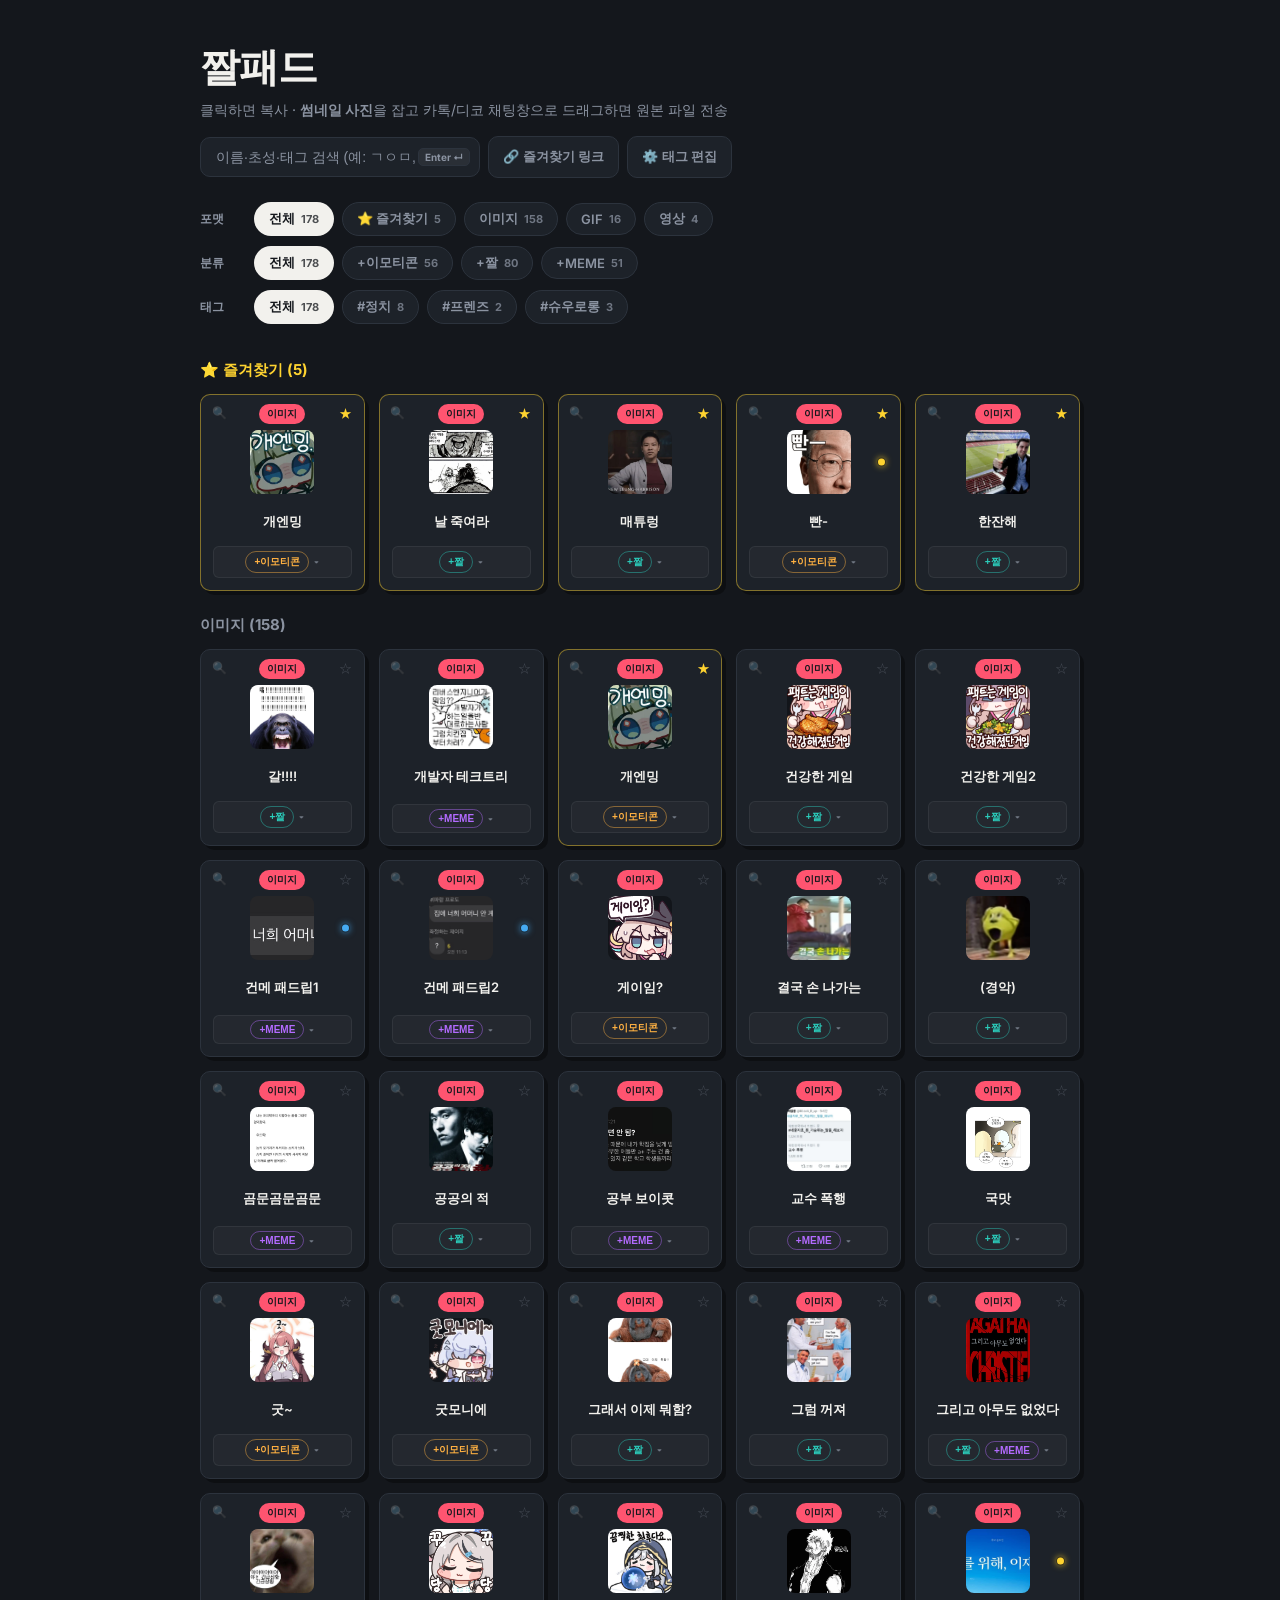
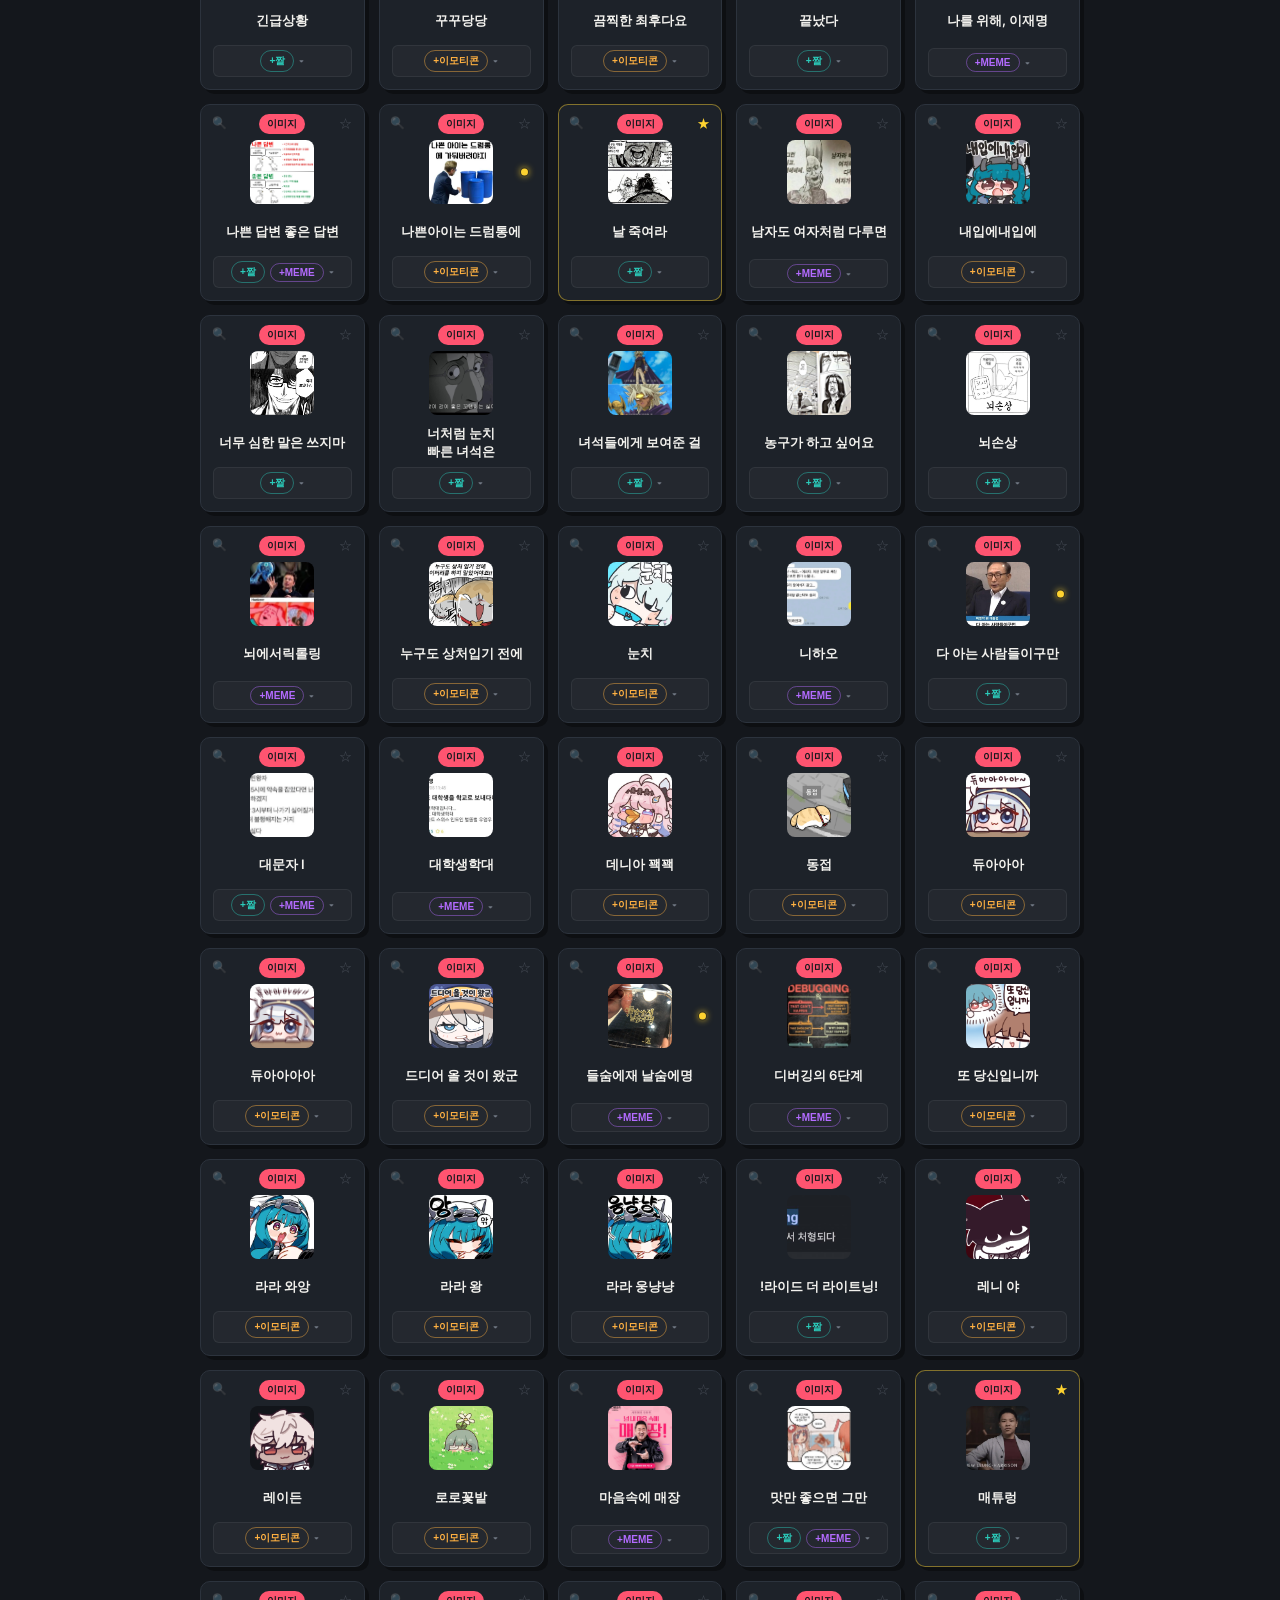
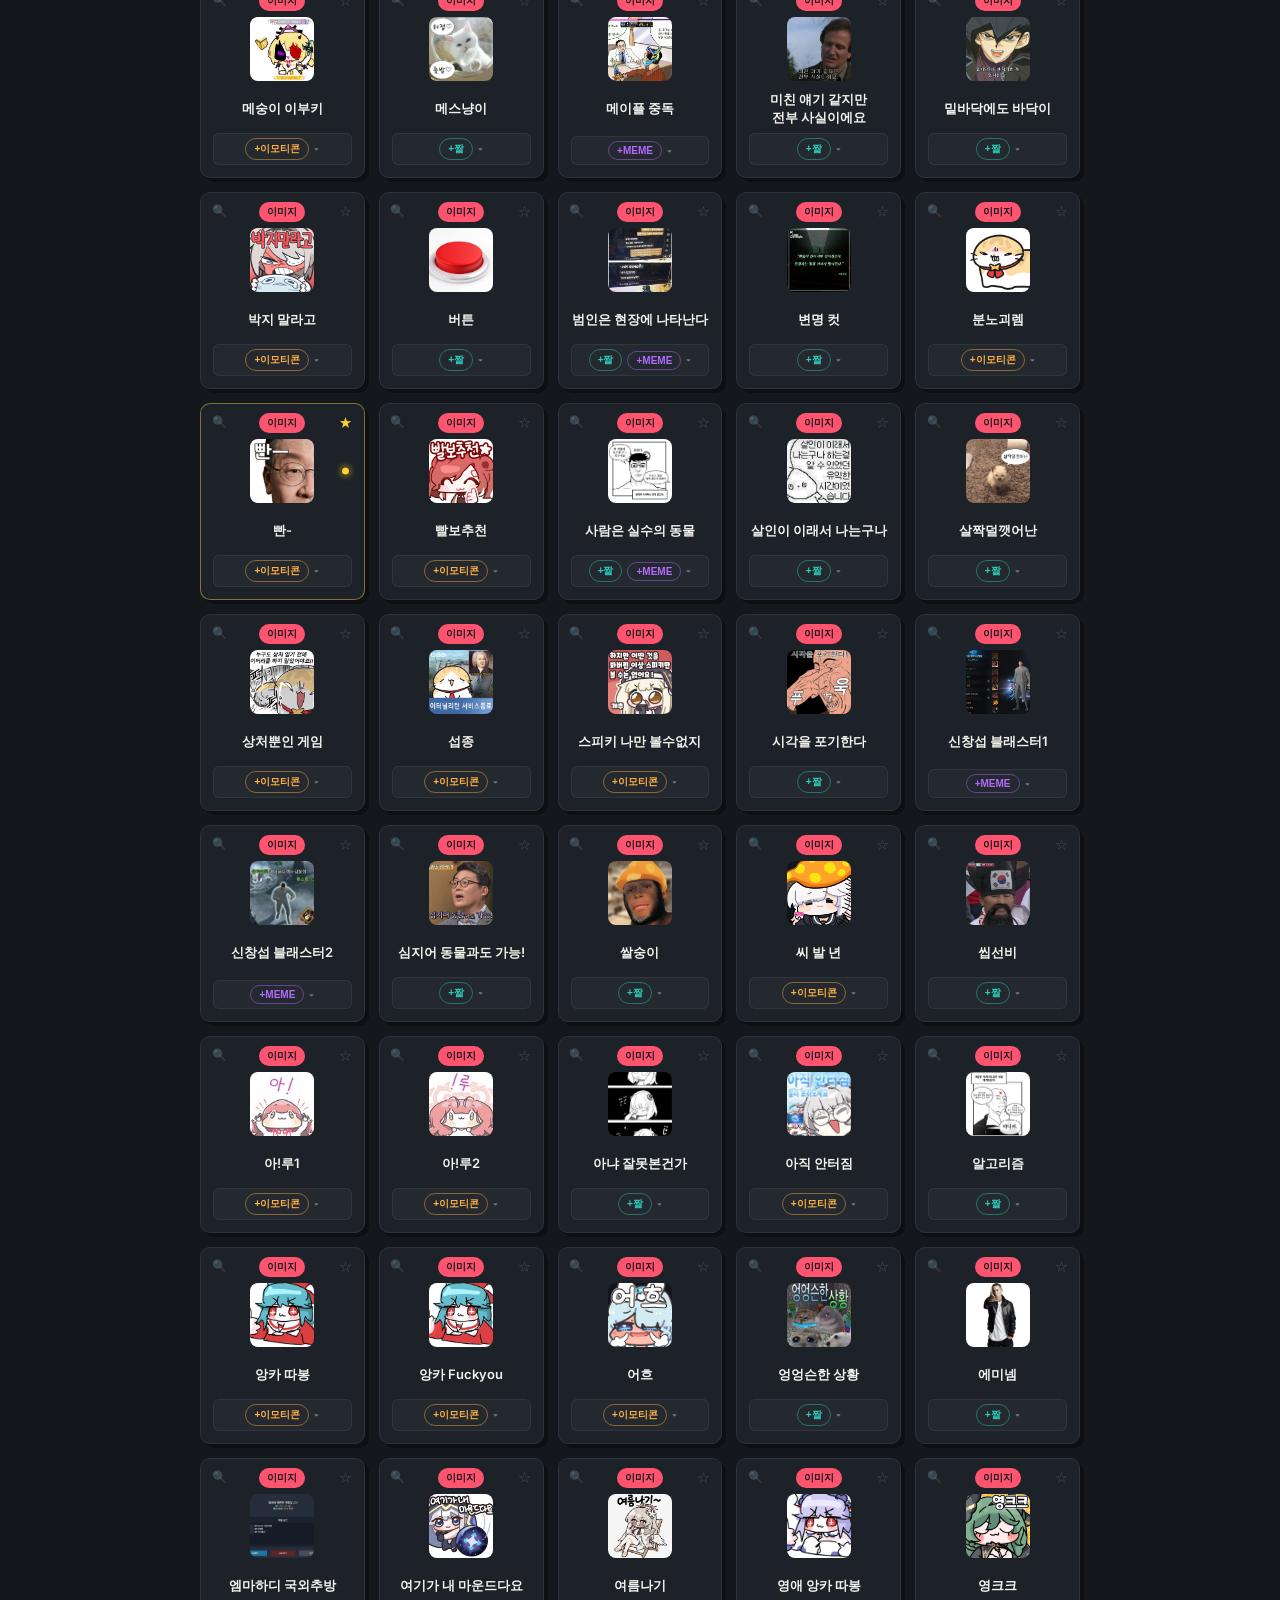
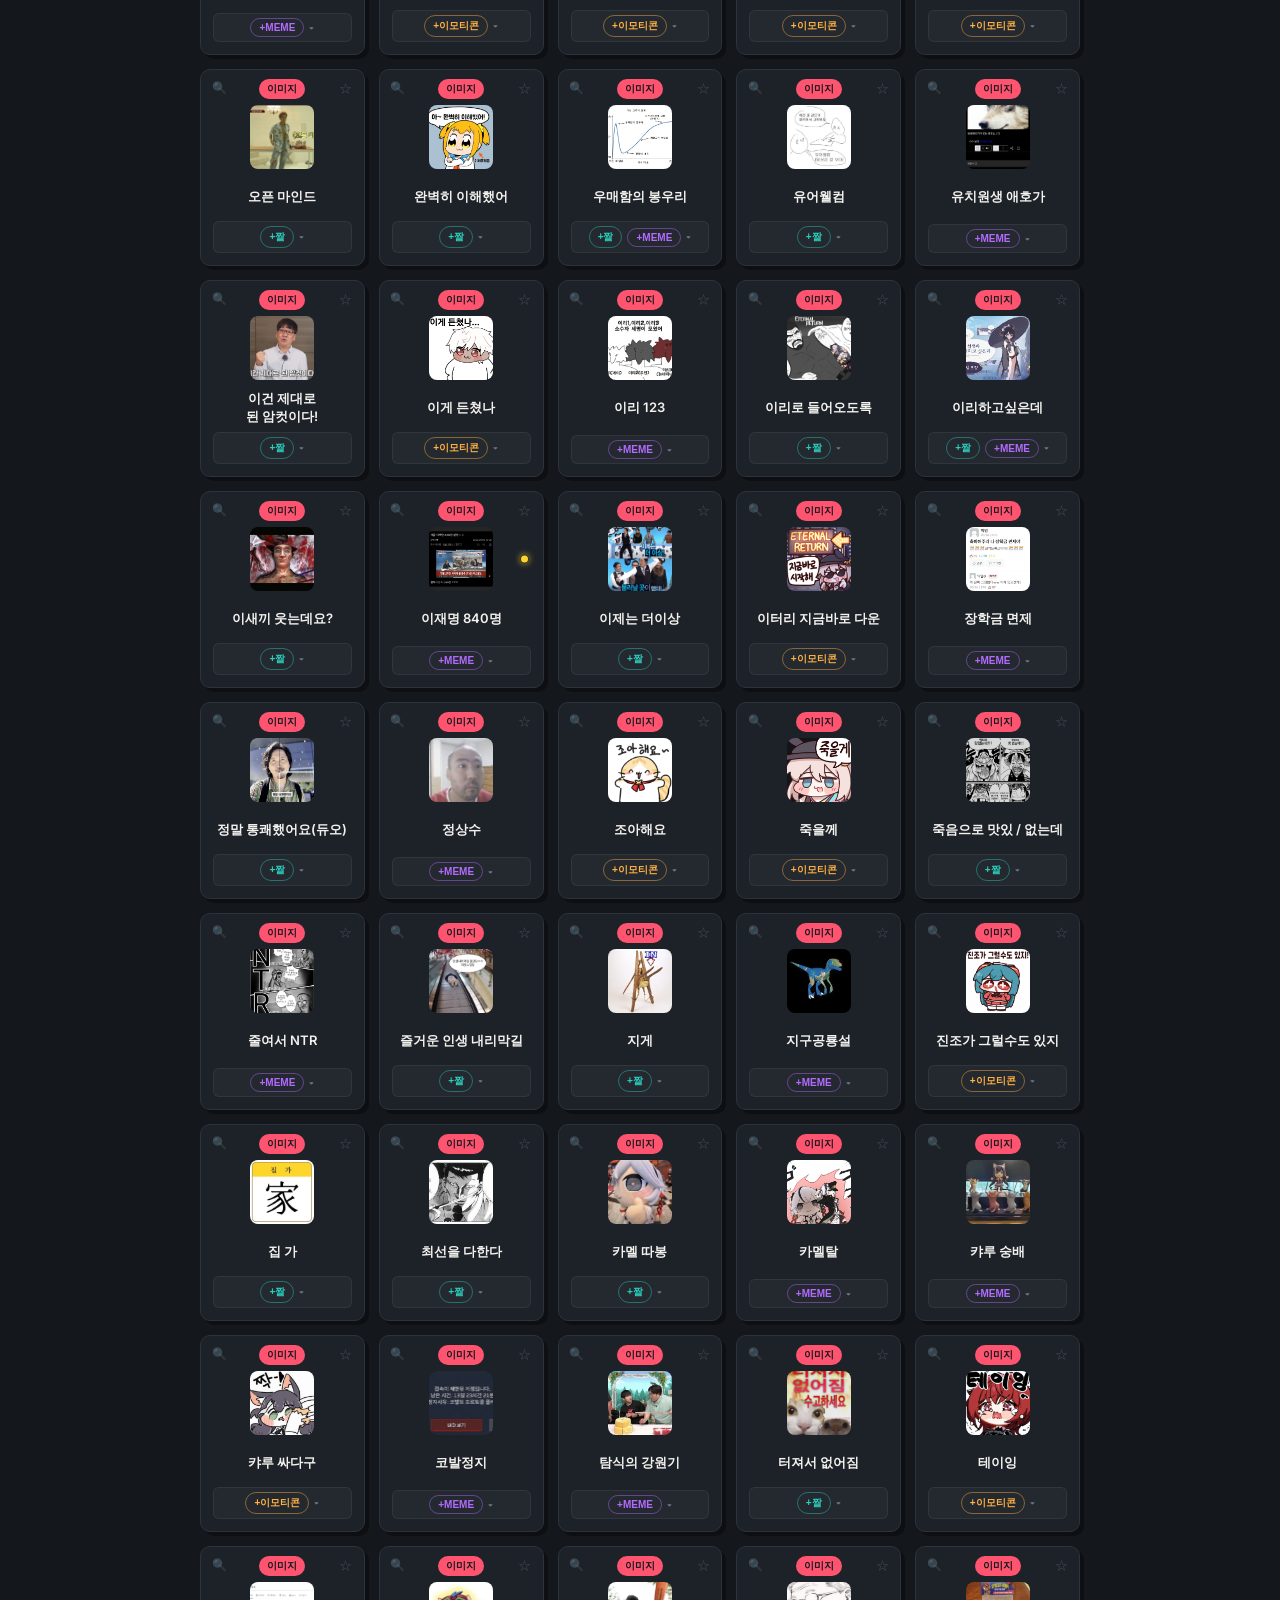
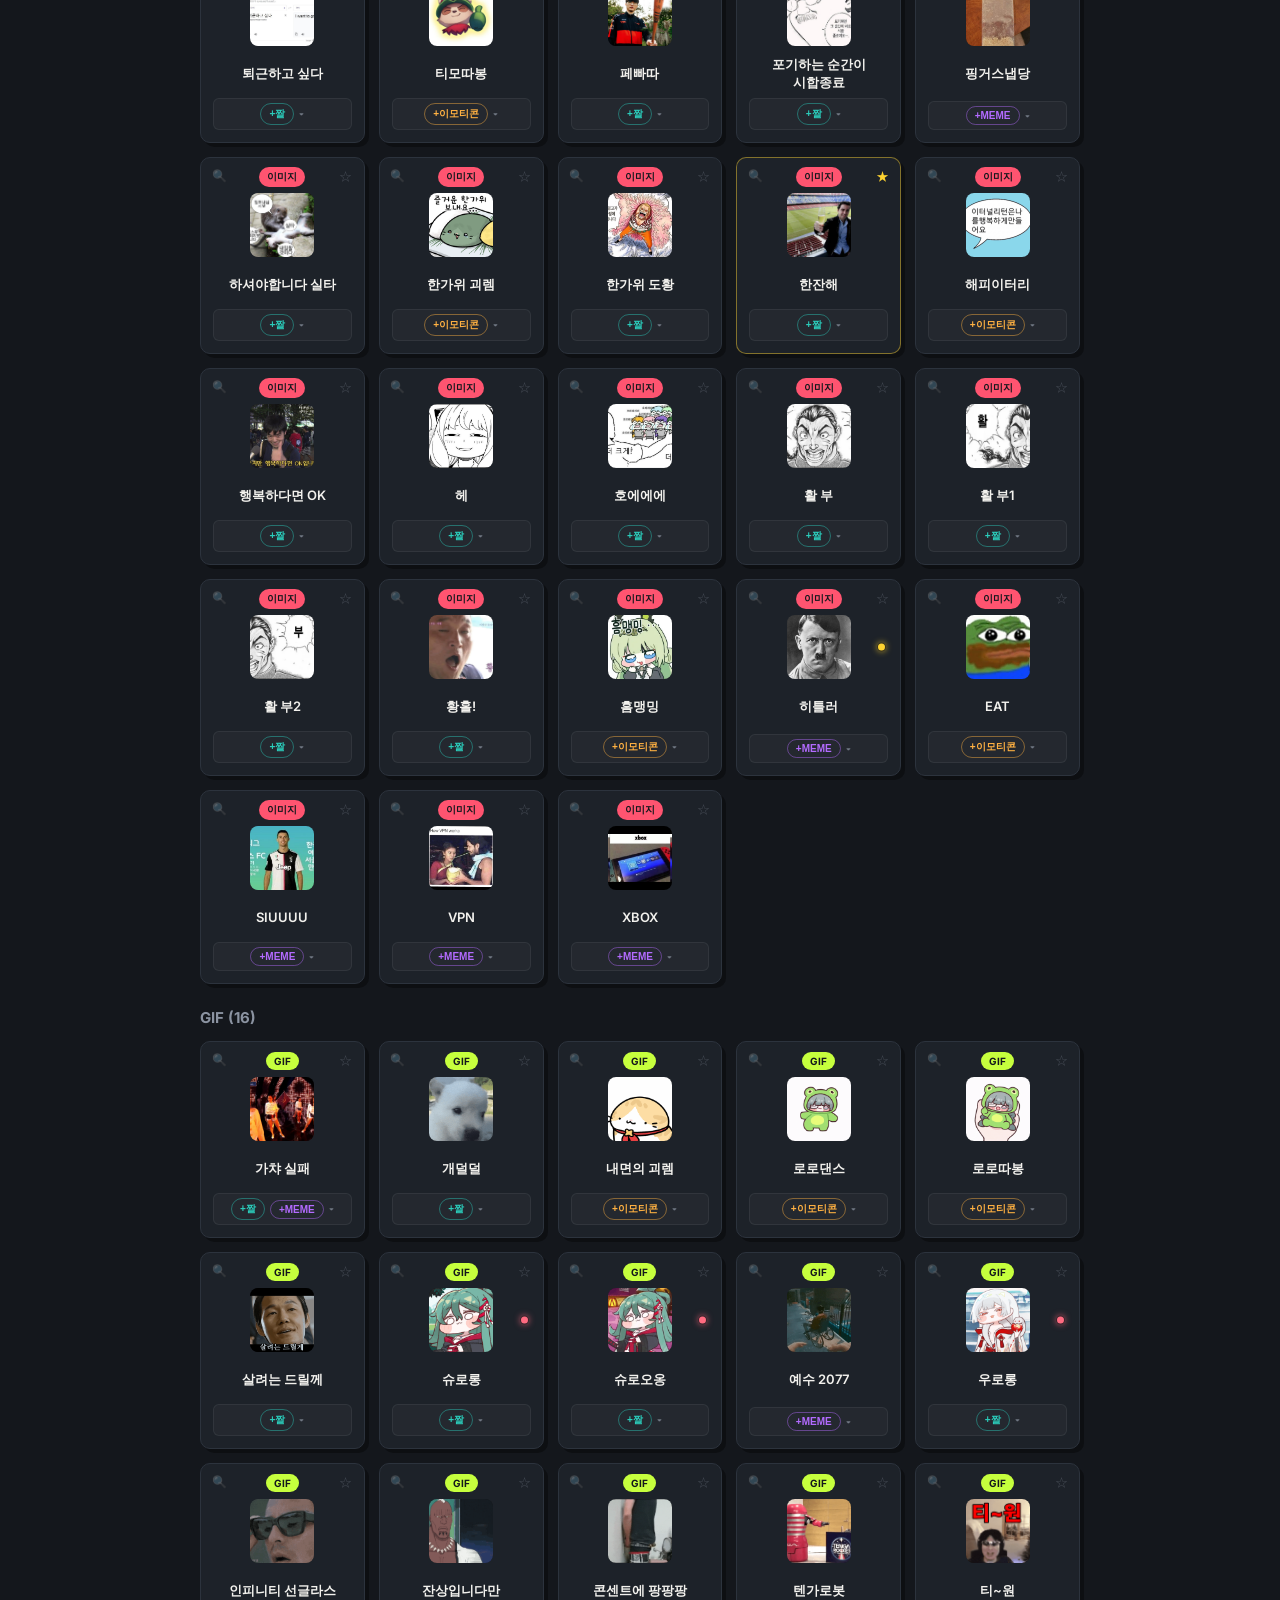
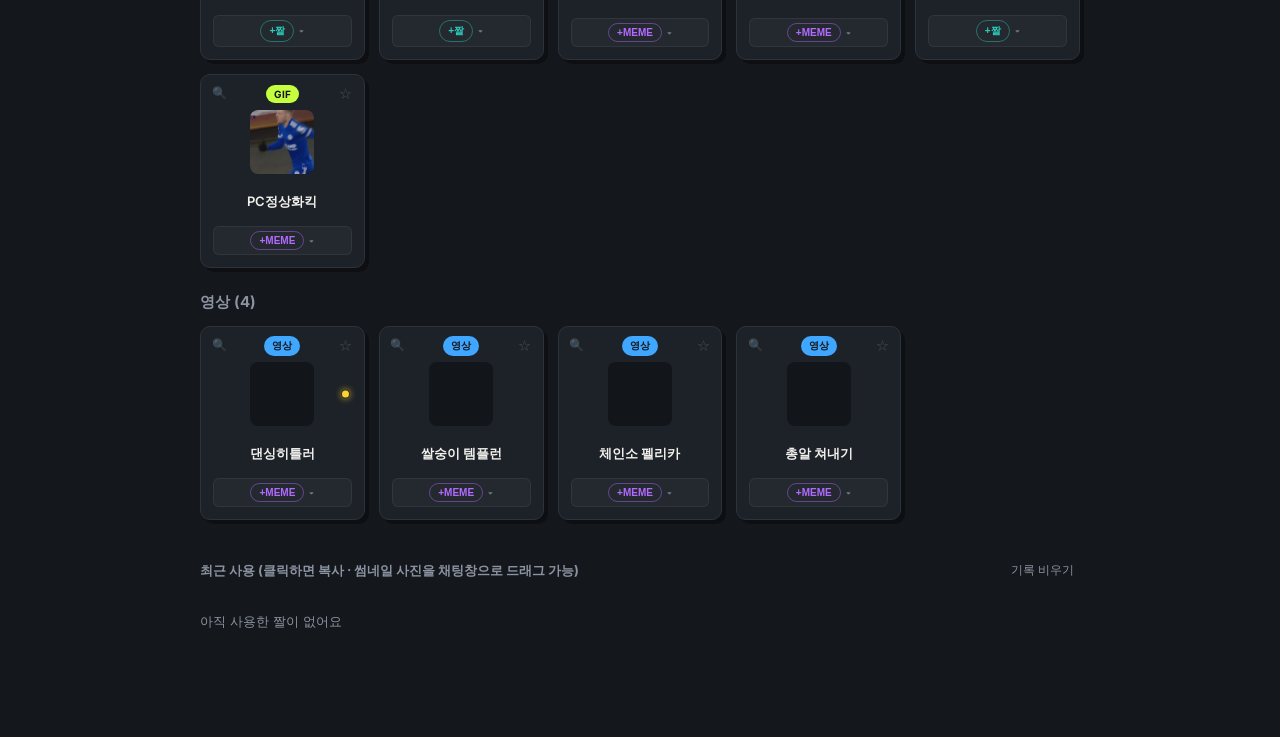
==== commit 4c16288b: "Add files via upload" ====
--- a/index.html
+++ b/index.html
@@ -5,585 +5,15 @@
 <meta name="viewport" content="width=device-width, initial-scale=1.0">
 <title>짤패드</title>
 <link rel="icon" type="image/png" href="images/assets/JJAL_icon-favicon-32x32.png?v=2">
-<style>
-  @import url('https://fonts.googleapis.com/css2?family=Archivo:wght@700;800&family=Inter:wght@400;500;600;700&display=swap');
-
-  :root {
-    --bg: #14171c;
-    --surface: #1d2229;
-    --surface-hover: #262c35;
-    --border: #2c333d;
-    --text: #f2f1ed;
-    --text-dim: #8b93a1;
-    --img: #ff5470;
-    --gif: #c6ff3d;
-    --video: #3fa7ff;
-    --tag-emo: #ffb142;
-    --tag-jjal: #2bcbba;
-    --tag-meme: #b36bff;
-    --tag-pol: #fed330;
-    --tag-friends: #45aaf2;
-    --tag-shurorong: #ff6b81;
-    --tag-extra: #ff793f;
-  }
-
-  * { box-sizing: border-box; }
-
-  body {
-    margin: 0;
-    background: var(--bg);
-    color: var(--text);
-    font-family: 'Inter', sans-serif;
-    min-height: 100vh;
-    padding: 40px 24px 80px;
-  }
-
-  .wrap { max-width: 880px; margin: 0 auto; }
-
-  header {
-    display: flex;
-    flex-wrap: wrap;
-    justify-content: space-between;
-    align-items: flex-end;
-    gap: 16px;
-    margin-bottom: 24px;
-  }
-
-  h1 {
-    font-family: 'Archivo', sans-serif;
-    font-weight: 800;
-    font-size: 40px;
-    letter-spacing: -0.02em;
-    margin: 0 0 6px;
-  }
-
-  header p { margin: 0; color: var(--text-dim); font-size: 14px; }
-
-  .header-right {
-    display: flex;
-    align-items: center;
-    gap: 8px;
-    flex-wrap: wrap;
-  }
-
-  .search-wrap { position: relative; display: flex; align-items: center; }
-
-  #search {
-    background: var(--surface);
-    border: 1px solid var(--border);
-    color: var(--text);
-    font-size: 14px;
-    padding: 11px 64px 11px 15px;
-    border-radius: 10px;
-    width: 280px;
-    outline: none;
-  }
-  #search:focus { border-color: var(--text-dim); }
-  #search::placeholder { color: var(--text-dim); }
-
-  .enter-hint {
-    position: absolute;
-    right: 10px;
-    font-size: 10px;
-    font-weight: 700;
-    color: var(--text-dim);
-    background: rgba(255, 255, 255, 0.06);
-    border: 1px solid var(--border);
-    padding: 2px 6px;
-    border-radius: 5px;
-    pointer-events: none;
-  }
-
-  .btn-edit-mode {
-    background: var(--surface);
-    border: 1px solid var(--border);
-    color: var(--text-dim);
-    font-size: 13px;
-    font-weight: 600;
-    padding: 11px 14px;
-    border-radius: 10px;
-    cursor: pointer;
-    transition: all .15s;
-    white-space: nowrap;
-  }
-  .btn-edit-mode:hover { color: var(--text); border-color: var(--text-dim); }
-  .btn-edit-mode.active { background: #ff9f43; color: var(--bg); border-color: transparent; }
-
-  @media (max-width: 640px) {
-    body { padding: 24px 14px 64px; }
-    header { flex-direction: column; align-items: stretch; gap: 12px; margin-bottom: 18px; }
-    h1 { font-size: 32px; }
-    .header-right { width: 100%; display: grid; grid-template-columns: 1fr 1fr; gap: 8px; }
-    .search-wrap { grid-column: 1 / -1; width: 100%; }
-    #search { width: 100%; }
-    .btn-edit-mode { width: 100%; text-align: center; padding: 10px; font-size: 12px; }
-    .grid { grid-template-columns: repeat(auto-fill, minmax(128px, 1fr)); gap: 10px; }
-  }
-
-  .edit-banner {
-    display: none;
-    flex-direction: column;
-    background: #1f2630;
-    border: 1px solid #3c4657;
-    border-radius: 12px;
-    padding: 16px;
-    margin-bottom: 22px;
-    gap: 14px;
-  }
-  .edit-banner.show { display: flex; }
-
-  .edit-banner-top {
-    display: flex;
-    align-items: center;
-    justify-content: space-between;
-    flex-wrap: wrap;
-    gap: 12px;
-  }
-  .edit-banner-info { font-size: 13px; color: var(--text); line-height: 1.45; }
-  .edit-banner-info strong { color: #ff9f43; }
-
-  .edit-actions { display: flex; gap: 8px; flex-wrap: wrap; align-items: center; }
-
-  .new-tag-input {
-    background: var(--bg);
-    border: 1px solid var(--border);
-    color: var(--text);
-    font-size: 12px;
-    padding: 7px 10px;
-    border-radius: 8px;
-    width: 150px;
-    outline: none;
-  }
-  .new-tag-input:focus { border-color: var(--gif); }
-
-  .btn-action {
-    background: var(--surface);
-    border: 1px solid var(--border);
-    color: var(--text);
-    font-size: 12px;
-    font-weight: 700;
-    padding: 8px 13px;
-    border-radius: 8px;
-    cursor: pointer;
-  }
-  .btn-action.primary { background: var(--gif); color: var(--bg); border-color: transparent; }
-  .btn-action:hover { opacity: 0.9; }
-
-  .drop-zone {
-    border: 2px dashed #455064;
-    border-radius: 10px;
-    background: rgba(20, 23, 28, 0.55);
-    padding: 16px;
-    text-align: center;
-    cursor: pointer;
-    transition: border-color .15s, background .15s;
-  }
-  .drop-zone:hover, .drop-zone.dragover {
-    border-color: var(--gif);
-    background: rgba(198, 255, 61, 0.06);
-  }
-  .drop-zone-title { font-size: 13px; font-weight: 700; color: var(--text); margin-bottom: 4px; }
-  .drop-zone-sub { font-size: 12px; color: var(--text-dim); }
-
-  .filter-section { display: flex; flex-direction: column; gap: 10px; margin-bottom: 26px; }
-  .chips-row { display: flex; flex-wrap: wrap; align-items: center; gap: 8px; }
-  .row-label { font-size: 12px; font-weight: 700; color: var(--text-dim); min-width: 42px; margin-right: 4px; }
-
-  .chip {
-    padding: 7px 14px;
-    border-radius: 999px;
-    border: 1px solid var(--border);
-    background: var(--surface);
-    color: var(--text-dim);
-    font-size: 13px;
-    font-weight: 600;
-    cursor: pointer;
-    display: inline-flex;
-    align-items: center;
-    gap: 6px;
-    user-select: none;
-    transition: background .15s, color .15s, border-color .15s;
-  }
-  .chip:hover { color: var(--text); border-color: #3d4654; }
-  .chip .count { font-size: 11px; font-weight: 700; opacity: 0.75; }
-  .chip.active { color: var(--bg); border-color: transparent; background: var(--tag-extra); }
-  .chip[data-cat="all"].active, .chip[data-type="all"].active, .chip[data-theme="all"].active { background: var(--text); }
-  .chip[data-cat="fav"].active { background: #fed330; }
-  .chip[data-cat="img"].active { background: var(--img); }
-  .chip[data-cat="gif"].active { background: var(--gif); }
-  .chip[data-cat="video"].active { background: var(--video); }
-  .chip[data-type="이모티콘"].active { background: var(--tag-emo); }
-  .chip[data-type="짤"].active { background: var(--tag-jjal); }
-  .chip[data-type="MEME"].active { background: var(--tag-meme); }
-  .chip[data-theme="정치"].active { background: var(--tag-pol); }
-  .chip[data-theme="프렌즈"].active { background: var(--tag-friends); }
-  .chip[data-theme="슈우로롱"].active { background: var(--tag-shurorong); }
-
-  .grid {
-    display: grid;
-    grid-template-columns: repeat(auto-fill, minmax(142px, 1fr));
-    gap: 14px;
-    margin-bottom: 40px;
-  }
-
-  .category-title {
-    grid-column: 1 / -1;
-    font-size: 15px;
-    font-weight: 700;
-    color: var(--text-dim);
-    margin-top: 10px;
-    display: flex;
-    align-items: center;
-    gap: 6px;
-  }
-  .category-title.fav-title { color: #fed330; }
-
-  .pad {
-    position: relative;
-    background: var(--surface);
-    border: 1px solid var(--border);
-    border-radius: 10px;
-    padding: 9px 12px 12px;
-    text-align: center;
-    cursor: pointer;
-    box-shadow: 4px 4px 0 rgba(0,0,0,0.35);
-    display: flex;
-    flex-direction: column;
-    align-items: center;
-    justify-content: space-between;
-    user-select: none;
-    transition: opacity .15s, transform .12s, border-color .15s;
-  }
-  .pad:hover { background: var(--surface-hover); }
-  .pad.dragging { opacity: 0.55; border-color: var(--gif); }
-  .pad.is-fav { border-color: rgba(254, 211, 48, 0.45); }
-  .pad.first-match { outline: 2px solid var(--gif); }
-  .pad:active, .pad.fired { transform: translate(3px, 3px); box-shadow: 1px 1px 0 rgba(0,0,0,0.35); }
-
-  .pad-corner-btn {
-    position: absolute;
-    top: 6px;
-    width: 24px;
-    height: 24px;
-    border-radius: 6px;
-    border: none;
-    background: transparent;
-    color: var(--text-dim);
-    font-size: 13px;
-    line-height: 1;
-    display: inline-flex;
-    align-items: center;
-    justify-content: center;
-    cursor: pointer;
-    opacity: 0.35;
-    transition: opacity .15s, background .15s, color .15s, transform .12s;
-    padding: 0;
-  }
-  .pad:hover .pad-corner-btn { opacity: 0.75; }
-  .pad-corner-btn:hover { opacity: 1 !important; background: rgba(255, 255, 255, 0.08); transform: scale(1.1); }
-  .fav-btn { right: 6px; }
-  .fav-btn.active { opacity: 1; color: #fed330; }
-  .zoom-btn { left: 6px; font-size: 12px; }
-
-  .pad-top { width: 100%; display: flex; flex-direction: column; align-items: center; }
-  .pad-format-row { margin-bottom: 6px; display: flex; justify-content: center; align-items: center; min-height: 20px; width: 100%; }
-  .pad .emoji { font-size: 30px; display: block; margin-bottom: 10px; }
-
-  /* 썸네일 + 우측 신호등 도트 래퍼 */
-  .thumb-area {
-    position: relative;
-    width: 100%;
-    display: flex;
-    justify-content: center;
-    align-items: center;
-    margin-bottom: 10px;
-  }
-
-  .pad-img {
-    width: 64px;
-    height: 64px;
-    object-fit: cover;
-    border-radius: 8px;
-    margin: 0 auto;
-    display: block;
-    background: #12151a;
-    cursor: grab;
-    -webkit-user-drag: element;
-    user-select: none;
-  }
-  .pad-img:active { cursor: grabbing; }
-
-  /* 사진 오른쪽 여백과 카드 박스 테두리 사이의 신호등 도트 */
-  .traffic-dots {
-    position: absolute;
-    right: 2px;
-    top: 50%;
-    transform: translateY(-50%);
-    display: flex;
-    flex-direction: column;
-    gap: 6px;
-    z-index: 4;
-  }
-
-  .t-dot {
-    position: relative;
-    width: 9px;
-    height: 9px;
-    border-radius: 50%;
-    background: var(--tag-extra);
-    box-shadow: 0 0 6px rgba(255, 121, 63, 0.65);
-    border: 1.5px solid rgba(20, 23, 28, 0.85);
-    transition: transform .14s ease;
-    cursor: pointer;
-  }
-  .t-dot:hover { transform: scale(1.35); z-index: 10; }
-  .t-dot[data-t="정치"] { background: var(--tag-pol); box-shadow: 0 0 6px rgba(254, 211, 48, 0.7); }
-  .t-dot[data-t="프렌즈"] { background: var(--tag-friends); box-shadow: 0 0 6px rgba(69, 170, 242, 0.7); }
-  .t-dot[data-t="슈우로롱"] { background: var(--tag-shurorong); box-shadow: 0 0 6px rgba(255, 107, 129, 0.7); }
-
-  /* 신호등 점 호버 시 왼쪽으로 뜨는 미니 캡슐 툴팁 */
-  .t-dot::after {
-    content: '#' attr(data-t);
-    position: absolute;
-    right: 15px;
-    top: 50%;
-    transform: translateY(-50%) translateX(4px);
-    background: #14171c;
-    color: var(--text);
-    border: 1px solid #3c4657;
-    font-size: 10px;
-    font-weight: 700;
-    padding: 2px 6px;
-    border-radius: 5px;
-    white-space: nowrap;
-    opacity: 0;
-    pointer-events: none;
-    transition: opacity .14s ease, transform .14s ease;
-    box-shadow: 0 4px 10px rgba(0,0,0,0.45);
-  }
-  .t-dot:hover::after {
-    opacity: 1;
-    transform: translateY(-50%) translateX(0);
-  }
-
-  .pad .label {
-    font-size: 13px;
-    font-weight: 600;
-    line-height: 1.35;
-    display: flex;
-    align-items: center;
-    justify-content: center;
-    width: 100%;
-    min-height: 36px;
-    margin-bottom: 6px;
-    word-break: keep-all;
-    overflow-wrap: break-word;
-    text-wrap: balance;
-  }
-
-  .pad-meta {
-    width: 100%;
-    display: flex;
-    flex-direction: column;
-    align-items: center;
-    justify-content: center;
-    margin-top: auto;
-  }
-
-  /* 하단 접기/펼치기 슬림 토글 버튼 */
-  .drawer-toggle-btn {
-    width: 100%;
-    background: rgba(255, 255, 255, 0.03);
-    border: 1px solid rgba(255, 255, 255, 0.06);
-    border-radius: 6px;
-    padding: 4px 6px;
-    display: flex;
-    align-items: center;
-    justify-content: center;
-    gap: 5px;
-    cursor: pointer;
-    color: var(--text-dim);
-    font-size: 10px;
-    font-weight: 600;
-    transition: background .15s, border-color .15s, color .15s;
-  }
-  .drawer-toggle-btn:hover {
-    background: rgba(255, 255, 255, 0.08);
-    border-color: #3d4654;
-    color: var(--text);
-  }
-  .drawer-toggle-btn .arrow {
-    font-size: 9px;
-    opacity: 0.75;
-    transition: transform .18s ease;
-  }
-  .pad-meta.open .drawer-toggle-btn .arrow {
-    transform: rotate(180deg);
-  }
-
-  /* 펼쳐졌을 때 나타나는 상세 서랍 영역 */
-  .tag-drawer {
-    display: none;
-    width: 100%;
-    flex-direction: column;
-    align-items: center;
-    padding-top: 7px;
-    margin-top: 5px;
-    border-top: 1px dashed var(--border);
-  }
-  .pad-meta.open .tag-drawer,
-  .pad-meta.edit-open .tag-drawer {
-    display: flex;
-  }
-
-  .type-group {
-    display: flex;
-    flex-wrap: wrap;
-    justify-content: center;
-    align-items: center;
-    gap: 4px;
-    width: 100%;
-    min-height: 20px;
-  }
-
-  .theme-footer {
-    width: 100%;
-    margin-top: 6px;
-    padding-top: 6px;
-    border-top: 1px solid var(--border);
-    display: flex;
-    flex-wrap: wrap;
-    justify-content: center;
-    align-items: center;
-    gap: 4px;
-  }
-  .theme-footer.edit-divider {
-    border-top: 1px dashed #363f4d;
-    background: rgba(0, 0, 0, 0.14);
-    margin: 8px -12px -12px;
-    padding: 8px 8px 10px;
-    width: calc(100% + 24px);
-    border-radius: 0 0 9px 9px;
-  }
-
-  .tag {
-    display: inline-block;
-    font-size: 10px;
-    font-weight: 700;
-    padding: 3px 8px;
-    border-radius: 999px;
-    color: var(--bg);
-  }
-  .tag.img { background: var(--img); }
-  .tag.gif { background: var(--gif); }
-  .tag.video { background: var(--video); }
-
-  .tag.sub-type { background: transparent; border: 1px solid var(--border); color: var(--text-dim); font-weight: 600; }
-  .tag.sub-type[data-t="이모티콘"] { border-color: rgba(255, 177, 66, 0.45); color: var(--tag-emo); }
-  .tag.sub-type[data-t="짤"] { border-color: rgba(43, 203, 186, 0.45); color: var(--tag-jjal); }
-  .tag.sub-type[data-t="MEME"] { border-color: rgba(179, 107, 255, 0.45); color: var(--tag-meme); }
-
-  .tag.sub-theme { background: rgba(255, 121, 63, 0.12); border: 1px solid rgba(255, 121, 63, 0.45); color: var(--tag-extra); font-weight: 600; }
-  .tag.sub-theme[data-t="정치"] { background: rgba(254, 211, 48, 0.12); border-color: rgba(254, 211, 48, 0.45); color: var(--tag-pol); }
-  .tag.sub-theme[data-t="프렌즈"] { background: rgba(69, 170, 242, 0.12); border-color: rgba(69, 170, 242, 0.45); color: var(--tag-friends); }
-  .tag.sub-theme[data-t="슈우로롱"] { background: rgba(255, 107, 129, 0.12); border-color: rgba(255, 107, 129, 0.45); color: var(--tag-shurorong); }
-
-  .edit-tag-btn {
-    font-size: 10px;
-    font-weight: 700;
-    padding: 3px 7px;
-    border-radius: 6px;
-    border: 1px dashed #3d4654;
-    background: transparent;
-    color: var(--text-dim);
-    cursor: pointer;
-    opacity: 0.45;
-    transition: all .12s;
-  }
-  .edit-tag-btn:hover { opacity: 0.85; }
-  .edit-tag-btn.on { opacity: 1; border-style: solid; background: rgba(255, 121, 63, 0.14); color: var(--tag-extra); border-color: var(--tag-extra); }
-  .edit-tag-btn.on[data-t="이모티콘"] { color: var(--tag-emo); border-color: var(--tag-emo); background: rgba(255, 177, 66, 0.14); }
-  .edit-tag-btn.on[data-t="짤"] { color: var(--tag-jjal); border-color: var(--tag-jjal); background: rgba(43, 203, 186, 0.14); }
-  .edit-tag-btn.on[data-t="MEME"] { color: var(--tag-meme); border-color: var(--tag-meme); background: rgba(179, 107, 255, 0.14); }
-  .edit-tag-btn.on[data-t="정치"] { color: var(--tag-pol); border-color: var(--tag-pol); background: rgba(254, 211, 48, 0.14); }
-  .edit-tag-btn.on[data-t="프렌즈"] { color: var(--tag-friends); border-color: var(--tag-friends); background: rgba(69, 170, 242, 0.14); }
-  .edit-tag-btn.on[data-t="슈우로롱"] { color: var(--tag-shurorong); border-color: var(--tag-shurorong); background: rgba(255, 107, 129, 0.14); }
-
-  .recent-header { display: flex; align-items: center; justify-content: space-between; margin-bottom: 12px; }
-  .recent-label { font-size: 13px; font-weight: 700; color: var(--text-dim); }
-  .recent-clear-btn { background: transparent; border: none; color: var(--text-dim); font-size: 12px; cursor: pointer; padding: 2px 6px; border-radius: 4px; }
-  .recent-clear-btn:hover { color: var(--text); background: var(--surface); }
-
-  .recent-row { display: flex; gap: 10px; overflow-x: auto; padding-bottom: 6px; }
-  .recent-item {
-    flex: 0 0 auto;
-    background: var(--surface);
-    border: 1px solid var(--border);
-    border-radius: 8px;
-    padding: 8px 12px;
-    font-size: 13px;
-    font-weight: 500;
-    display: flex;
-    align-items: center;
-    gap: 7px;
-    white-space: nowrap;
-    cursor: pointer;
-    user-select: none;
-    transition: background .15s, border-color .15s, transform .1s, opacity .15s;
-  }
-  .recent-item:hover { background: var(--surface-hover); border-color: #3d4654; }
-  .recent-item.dragging { opacity: 0.55; }
-  .recent-item:active { transform: translateY(1px); }
-  .recent-thumb { width: 26px; height: 26px; object-fit: cover; border-radius: 4px; cursor: grab; -webkit-user-drag: element; }
-
-  .empty-note { color: var(--text-dim); font-size: 13px; grid-column: 1 / -1; padding: 20px 0; }
-
-  #previewPopup {
-    position: fixed;
-    z-index: 200;
-    background: #181c22;
-    border: 1px solid #3d4654;
-    border-radius: 12px;
-    padding: 10px;
-    box-shadow: 0 14px 36px rgba(0, 0, 0, 0.65);
-    pointer-events: none;
-    opacity: 0;
-    transform: scale(0.96);
-    transition: opacity .14s ease, transform .14s ease;
-    max-width: 340px;
-    text-align: center;
-  }
-  #previewPopup.show { opacity: 1; transform: scale(1); }
-  #previewPopup img, #previewPopup video {
-    display: block;
-    max-width: 320px;
-    max-height: 320px;
-    width: auto;
-    height: auto;
-    border-radius: 8px;
-    margin: 0 auto 8px;
-    background: #101317;
-  }
-  #previewPopup .preview-caption { font-size: 13px; font-weight: 700; color: var(--text); word-break: keep-all; }
-
-  #toast {
-    position: fixed;
-    left: 50%;
-    bottom: 28px;
-    transform: translate(-50%, 20px);
-    background: var(--text);
-    color: var(--bg);
-    font-weight: 600;
-    font-size: 14px;
-    padding: 12px 20px;
-    border-radius: 10px;
-    opacity: 0;
-    transition: opacity .18s, transform .18s;
-    pointer-events: none;
-    z-index: 300;
-  }
-  #toast.show { opacity: 1; transform: translate(-50%, 0); }
-</style>
+<link rel="stylesheet" href="https://fonts.googleapis.com/css2?family=Archivo:wght@700;800&family=Inter:wght@400;500;600;700&display=swap">
+<script>
+  // GitHub Pages는 올린 파일을 10분쯤 캐시한다. 새로 올린 파일이 새로고침 한 번에 반영되도록
+  // CSS·JS·pads.js는 주소 뒤에 매번 다른 값을 붙여서 불러온다. (index.html을 더블클릭해 열어도 동작)
+  const ASSET_VERSION = Date.now();
+  const loadStyle = path => document.write(`<link rel="stylesheet" href="${path}?v=${ASSET_VERSION}">`);
+  const loadScript = path => document.write(`<script src="${path}?v=${ASSET_VERSION}"><\/script>`);
+  loadStyle('style.css');
+</script>
 </head>
 
 <body>
@@ -620,21 +50,22 @@
     <div id="dropZone" class="drop-zone">
       <div class="drop-zone-title">📥 여기에 새 짤 파일(이미지 · GIF · MP4)을 드래그 앤 드롭하거나 클릭해서 선택하세요</div>
       <div class="drop-zone-sub">파일명 기준으로 자동 등록되며, 바로 아래 카드에서 +분류와 #태그를 찍고 pads.js로 받을 수 있습니다 (여러 파일 동시 선택 가능)</div>
-      <input id="fileInput" type="file" multiple accept="image/*,video/mp4,video/webm" style="display:none">
+      <input id="fileInput" type="file" multiple accept="image/*,video/mp4,video/webm" hidden>
     </div>
   </div>
 
-  <div class="filter-section">
-    <div class="chips-row" id="catChips">
+  <!-- 필터 칩: data-filter는 어떤 필터인지, 각 칩의 data-value는 고르는 값 -->
+  <div class="filter-section" id="filterSection">
+    <div class="chips-row" id="catChips" data-filter="cat">
       <span class="row-label">포맷</span>
-      <div class="chip active" data-cat="all">전체 <span class="count" id="cnt-cat-all"></span></div>
-      <div class="chip" data-cat="fav">⭐ 즐겨찾기 <span class="count" id="cnt-cat-fav"></span></div>
-      <div class="chip" data-cat="img">이미지 <span class="count" id="cnt-cat-img"></span></div>
-      <div class="chip" data-cat="gif">GIF <span class="count" id="cnt-cat-gif"></span></div>
-      <div class="chip" data-cat="video">영상 <span class="count" id="cnt-cat-video"></span></div>
+      <div class="chip active" data-value="all">전체 <span class="count"></span></div>
+      <div class="chip" data-value="fav">⭐ 즐겨찾기 <span class="count"></span></div>
+      <div class="chip" data-value="img">이미지 <span class="count"></span></div>
+      <div class="chip" data-value="gif">GIF <span class="count"></span></div>
+      <div class="chip" data-value="video">영상 <span class="count"></span></div>
     </div>
-    <div class="chips-row" id="typeChips"></div>
-    <div class="chips-row" id="themeChips"></div>
+    <div class="chips-row" id="typeChips" data-filter="type"></div>
+    <div class="chips-row" id="themeChips" data-filter="theme"></div>
   </div>
 
   <div class="grid" id="grid"></div>
@@ -651,818 +82,14 @@
 <div id="previewPopup"></div>
 <div id="toast"></div>
 
-<!-- 외부 pads.js 로드 (로컬 더블클릭 실행 및 웹 서버 모두 호환) -->
-<script src="pads.js"></script>
 <script>
-  const $ = id => document.getElementById(id);
-  const grid = $('grid'), recentRow = $('recentRow'), toast = $('toast'), previewPopup = $('previewPopup');
-  const searchInput = $('search'), typeChipsContainer = $('typeChips'), themeChipsContainer = $('themeChips');
-  const editModeBtn = $('editModeBtn'), editBanner = $('editBanner'), newTagInput = $('newTagInput');
-  const dropZone = $('dropZone'), fileInput = $('fileInput');
-
-  const STORAGE_FAV_KEY = 'jjalpad_favorites_v1';
-  const STORAGE_RECENT_KEY = 'jjalpad_recent_v1';
-  const CHOSUNG = ['ㄱ','ㄲ','ㄴ','ㄷ','ㄸ','ㄹ','ㅁ','ㅂ','ㅃ','ㅅ','ㅆ','ㅇ','ㅈ','ㅉ','ㅊ','ㅋ','ㅌ','ㅍ','ㅎ'];
-
-  // Preview 샌드박스 및 단독 실행 환경을 위한 176개 전체 폴백 데이터
-  const FALLBACK_PADS = [
-    {image:'images/가챠 실패(화사).gif',label:'가챠 실패',cat:'gif',tags:['짤','MEME']},
-    {image:'images/갈!!.jpg',label:'갈!!!!',cat:'img',tags:['짤']},
-    {image:'images/개덜덜.gif',label:'개덜덜',cat:'gif',tags:['짤']},
-    {image:'images/개발자 테크트리.jpg',label:'개발자 테크트리',cat:'img',tags:['MEME']},
-    {image:'images/개엔밍.webp',label:'개엔밍',cat:'img',tags:['이모티콘'],fav:true},
-    {image:'images/건강한 게임.png',label:'건강한 게임',cat:'img',tags:['짤']},
-    {image:'images/건강한 게임2.png',label:'건강한 게임2',cat:'img',tags:['짤']},
-    {image:'images/건메 패드립1.jpg',label:'건메 패드립1',cat:'img',tags:['MEME','프렌즈']},
-    {image:'images/건메 패드립2.jpg',label:'건메 패드립2',cat:'img',tags:['MEME','프렌즈']},
-    {image:'images/게이임.png',label:'게이임?',cat:'img',tags:['이모티콘']},
-    {image:'images/결국 손 나가는.webp',label:'결국 손 나가는',cat:'img',tags:['짤']},
-    {image:'images/(경악).jpg',label:'(경악)',cat:'img',tags:['짤']},
-    {image:'images/곰문곰문곰문.jpg',label:'곰문곰문곰문',cat:'img',tags:['MEME']},
-    {image:'images/공공의적.webp',label:'공공의 적',cat:'img',tags:['짤']},
-    {image:'images/공부 보이콧.jpg',label:'공부 보이콧',cat:'img',tags:['MEME']},
-    {image:'images/교수 폭행.webp',label:'교수 폭행',cat:'img',tags:['MEME']},
-    {image:'images/국맛.jpg',label:'국맛',cat:'img',tags:['짤']},
-    {image:'images/굿~.jpg',label:'굿~',cat:'img',tags:['이모티콘']},
-    {image:'images/굿모니에.png',label:'굿모니에',cat:'img',tags:['이모티콘']},
-    {image:'images/그래서 이제 뭐함.jpg',label:'그래서 이제 뭐함?',cat:'img',tags:['짤']},
-    {image:'images/그럼 꺼져.jpg',label:'그럼 꺼져',cat:'img',tags:['짤']},
-    {image:'images/그리고 아무도 없었다.jpg',label:'그리고 아무도 없었다',cat:'img',tags:['짤','MEME']},
-    {image:'images/긴급상황.jpg',label:'긴급상황',cat:'img',tags:['짤']},
-    {image:'images/꾸꾸당당.png',label:'꾸꾸당당',cat:'img',tags:['이모티콘']},
-    {image:'images/끔찍한 최후다요.png',label:'끔찍한 최후다요',cat:'img',tags:['이모티콘']},
-    {image:'images/끝났다.webp',label:'끝났다',cat:'img',tags:['짤']},
-    {image:'images/나를 위해, 이재명.jpg',label:'나를 위해, 이재명',cat:'img',tags:['MEME','정치']},
-    {image:'images/나쁜 답변 좋은 답변.webp',label:'나쁜 답변 좋은 답변',cat:'img',tags:['짤','MEME']},
-    {image:'images/나쁜아이.png',label:'나쁜아이는 드럼통에',cat:'img',tags:['이모티콘','정치']},
-    {image:'images/날 죽여라.jpg',label:'날 죽여라',cat:'img',tags:['짤'],fav:true},
-    {image:'images/남자도 여자처럼 다루면.webp',label:'남자도 여자처럼 다루면',cat:'img',tags:['MEME']},
-    {image:'images/내면의 괴렘.gif',label:'내면의 괴렘',cat:'gif',tags:['이모티콘']},
-    {image:'images/내입에내입에.webp',label:'내입에내입에',cat:'img',tags:['이모티콘']},
-    {image:'images/너무 심한 말은 쓰지마.webp',label:'너무 심한 말은 쓰지마',cat:'img',tags:['짤']},
-    {image:'images/너처럼 눈치빠른 녀석은 싫다니까.jpg',label:'너처럼 눈치 빠른 녀석은',cat:'img',tags:['짤']},
-    {image:'images/녀석들에게 보여준 걸.jpg',label:'녀석들에게 보여준 걸',cat:'img',tags:['짤']},
-    {image:'images/농구가 하고 싶어요.jpg',label:'농구가 하고 싶어요',cat:'img',tags:['짤']},
-    {image:'images/뇌손상.jpg',label:'뇌손상',cat:'img',tags:['짤']},
-    {image:'images/뇌에서릭롤링.jpg',label:'뇌에서릭롤링',cat:'img',tags:['MEME']},
-    {image:'images/누구도 상처입기 전에.png',label:'누구도 상처입기 전에',cat:'img',tags:['이모티콘']},
-    {image:'images/눈치....png',label:'눈치',cat:'img',tags:['이모티콘']},
-    {image:'images/니하오.webp',label:'니하오',cat:'img',tags:['MEME']},
-    {image:'images/다 아는 사람들이구만.jpg',label:'다 아는 사람들이구만',cat:'img',tags:['짤','정치']},
-    {image:'images/대문자 I.jpg',label:'대문자 I',cat:'img',tags:['짤','MEME']},
-    {image:'images/대학생학대.jpg',label:'대학생학대',cat:'img',tags:['MEME']},
-    {video:'images/댄싱히틀러.mp4',label:'댄싱히틀러',cat:'video',tags:['MEME','정치']},
-    {image:'images/오리 데니아.webp',label:'데니아 꽥꽥',cat:'img',tags:['이모티콘']},
-    {image:'images/동접(사망).png',label:'동접',cat:'img',tags:['이모티콘']},
-    {image:'images/듀아아아.webp',label:'듀아아아',cat:'img',tags:['이모티콘']},
-    {image:'images/듀아아아 익스트림.png',label:'듀아아아아',cat:'img',tags:['이모티콘']},
-    {image:'images/드디어 올 것이 왔군.png',label:'드디어 올 것이 왔군',cat:'img',tags:['이모티콘']},
-    {image:'images/들숨에재 날숨에명.jpg',label:'들숨에재 날숨에명',cat:'img',tags:['MEME','정치']},
-    {image:'images/디버깅의 6단계.jpg',label:'디버깅의 6단계',cat:'img',tags:['MEME']},
-    {image:'images/또 당신입니까.png',label:'또 당신입니까',cat:'img',tags:['이모티콘']},
-    {image:'images/라라 와앙.webp',label:'라라 와앙',cat:'img',tags:['이모티콘']},
-    {image:'images/라라 왕.webp',label:'라라 왕',cat:'img',tags:['이모티콘']},
-    {image:'images/라라 웅냥냥.webp',label:'라라 웅냥냥',cat:'img',tags:['이모티콘']},
-    {image:'images/라이드 더 라이트닝.jpg',label:'!라이드 더 라이트닝!',cat:'img',tags:['짤']},
-    {image:'images/레니 야.png',label:'레니 야',cat:'img',tags:['이모티콘']},
-    {image:'images/레이든.png',label:'레이든',cat:'img',tags:['이모티콘']},
-    {image:'images/로로꽃밭.jpg',label:'로로꽃밭',cat:'img',tags:['이모티콘']},
-    {image:'images/로로댄스.gif',label:'로로댄스',cat:'gif',tags:['이모티콘']},
-    {image:'images/로로따봉.gif',label:'로로따봉',cat:'gif',tags:['이모티콘']},
-    {image:'images/마음속에 매장.jpg',label:'마음속에 매장',cat:'img',tags:['MEME']},
-    {image:'images/맛만 좋으면 그만.webp',label:'맛만 좋으면 그만',cat:'img',tags:['짤','MEME']},
-    {image:'images/매튜렁.webp',label:'매튜렁',cat:'img',tags:['짤'],fav:true},
-    {image:'images/메숭이 이부키.png',label:'메숭이 이부키',cat:'img',tags:['이모티콘']},
-    {image:'images/메스냥이.jpg',label:'메스냥이',cat:'img',tags:['짤']},
-    {image:'images/메이플 중독증.jpg',label:'메이플 중독',cat:'img',tags:['MEME']},
-    {image:'images/미친 얘기 같지만 전부 사실이에요.webp',label:'미친 얘기 같지만 전부 사실이에요',cat:'img',tags:['짤']},
-    {image:'images/지하실.webp',label:'밑바닥에도 바닥이',cat:'img',tags:['짤']},
-    {image:'images/박지말라고.png',label:'박지 말라고',cat:'img',tags:['이모티콘']},
-    {image:'images/버튼.png',label:'버튼',cat:'img',tags:['짤']},
-    {image:'images/범인은 현장에 나타난다.jpg',label:'범인은 현장에 나타난다',cat:'img',tags:['짤','MEME']},
-    {image:'images/변명 컷.jpg',label:'변명 컷',cat:'img',tags:['짤']},
-    {image:'images/분노괴렘.png',label:'분노괴렘',cat:'img',tags:['이모티콘']},
-    {image:'images/빤.png',label:'빤-',cat:'img',tags:['이모티콘','정치'],fav:true},
-    {image:'images/빨보추천.png',label:'빨보추천',cat:'img',tags:['이모티콘']},
-    {image:'images/사람은 실수의 동물.jpg',label:'사람은 실수의 동물',cat:'img',tags:['짤','MEME']},
-    {image:'images/살려는 드릴께.gif',label:'살려는 드릴께',cat:'gif',tags:['짤']},
-    {image:'images/살인이 이래서 나는구나.jpg',label:'살인이 이래서 나는구나',cat:'img',tags:['짤']},
-    {image:'images/살짝덜깻어난.jpg',label:'살짝덜깻어난',cat:'img',tags:['짤']},
-    {image:'images/상처만 남는 게임.png',label:'상처뿐인 게임',cat:'img',tags:['이모티콘']},
-    {image:'images/섭종.png',label:'섭종',cat:'img',tags:['이모티콘']},
-    {image:'images/슈로롱.gif',label:'슈로롱',cat:'gif',tags:['짤','슈우로롱']},
-    {image:'images/슈로오옹.gif',label:'슈로오옹',cat:'gif',tags:['짤','슈우로롱']},
-    {image:'images/스피키 나만볼수없지.webp',label:'스피키 나만 볼수없지',cat:'img',tags:['이모티콘']},
-    {image:'images/시각을 포기한다.png',label:'시각을 포기한다',cat:'img',tags:['짤']},
-    {image:'images/회색내복 블래스터1.jpg',label:'신창섭 블래스터1',cat:'img',tags:['MEME']},
-    {image:'images/회색내복 블래스터2.jpg',label:'신창섭 블래스터2',cat:'img',tags:['MEME']},
-    {image:'images/심지어 동물과도 가능!.png',label:'심지어 동물과도 가능!',cat:'img',tags:['짤']},
-    {image:'images/쌀숭이.jpg',label:'쌀숭이',cat:'img',tags:['짤']},
-    {video:'images/쌀숭이 템플런.mp4',label:'쌀숭이 템플런',cat:'video',tags:['MEME']},
-    {image:'images/씨 발 년.png',label:'씨 발 년',cat:'img',tags:['이모티콘']},
-    {image:'images/씹선비.jpg',label:'씹선비',cat:'img',tags:['짤']},
-    {image:'images/아!루1.jpg',label:'아!루1',cat:'img',tags:['이모티콘']},
-    {image:'images/아!루2.jpg',label:'아!루2',cat:'img',tags:['이모티콘']},
-    {image:'images/아냐 잘못본건가.jpg',label:'아냐 잘못본건가',cat:'img',tags:['짤']},
-    {image:'images/아직 안터짐.jpg',label:'아직 안터짐',cat:'img',tags:['이모티콘']},
-    {image:'images/알고리즘.jpg',label:'알고리즘',cat:'img',tags:['짤']},
-    {image:'images/앙카 따봉.png',label:'앙카 따봉',cat:'img',tags:['이모티콘']},
-    {image:'images/앙카 뻐큐.jpg',label:'앙카 Fuckyou',cat:'img',tags:['이모티콘']},
-    {image:'images/어흐.webp',label:'어흐',cat:'img',tags:['이모티콘']},
-    {image:'images/엉엉슨한 상황.jpg',label:'엉엉슨한 상황',cat:'img',tags:['짤']},
-    {image:'images/에미넴.webp',label:'에미넴',cat:'img',tags:['짤']},
-    {image:'images/엠마하디국외추방.png',label:'엠마하디 국외추방',cat:'img',tags:['MEME']},
-    {image:'images/여기가 내 마운드다요.jpg',label:'여기가 내 마운드다요',cat:'img',tags:['이모티콘']},
-    {image:'images/여름나기.png',label:'여름나기',cat:'img',tags:['이모티콘']},
-    {image:'images/영앙카따봉.png',label:'영애 앙카 따봉',cat:'img',tags:['이모티콘']},
-    {image:'images/영크크.png',label:'영크크',cat:'img',tags:['이모티콘']},
-    {image:'images/예수 2077.gif',label:'예수 2077',cat:'gif',tags:['MEME']},
-    {image:'images/오픈 마인드.jpg',label:'오픈 마인드',cat:'img',tags:['짤']},
-    {image:'images/완벽히 이해했어.jpg',label:'완벽히 이해했어',cat:'img',tags:['짤']},
-    {image:'images/우로롱.gif',label:'우로롱',cat:'gif',tags:['짤','슈우로롱']},
-    {image:'images/우매함의 봉우리.jpg',label:'우매함의 봉우리',cat:'img',tags:['짤','MEME']},
-    {image:'images/유어웰컴.jpg',label:'유어웰컴',cat:'img',tags:['짤']},
-    {image:'images/유치원생 애호가.jpg',label:'유치원생 애호가',cat:'img',tags:['MEME']},
-    {image:'images/이건 제대로 된 암컷이다!.png',label:'이건 제대로 된 암컷이다!',cat:'img',tags:['짤']},
-    {image:'images/이게 든쳤나.png',label:'이게 든쳤나',cat:'img',tags:['이모티콘']},
-    {image:'images/이리123.webp',label:'이리 123',cat:'img',tags:['MEME']},
-    {image:'images/이리로 들어오도록.jpg',label:'이리로 들어오도록',cat:'img',tags:['짤']},
-    {image:'images/이리하고싶은데.png',label:'이리하고싶은데',cat:'img',tags:['짤','MEME']},
-    {image:'images/이새끼 웃는데요.jpg',label:'이새끼 웃는데요?',cat:'img',tags:['짤']},
-    {image:'images/이재명 840명.jpg',label:'이재명 840명',cat:'img',tags:['MEME','정치']},
-    {image:'images/이제는 더이상 물러날 곳이 없다.jpg',label:'이제는 더이상',cat:'img',tags:['짤']},
-    {image:'images/이터널리턴지금바로다운로드.png',label:'이터리 지금바로 다운',cat:'img',tags:['이모티콘']},
-    {image:'images/인피니티 선글라스.gif',label:'인피니티 선글라스',cat:'gif',tags:['짤']},
-    {image:'images/잔상입니다만.gif',label:'잔상입니다만',cat:'gif',tags:['짤']},
-    {image:'images/장학금 면제.jpg',label:'장학금 면제',cat:'img',tags:['MEME']},
-    {image:'images/정말 통쾌했어요(듀오).png',label:'정말 통쾌했어요(듀오)',cat:'img',tags:['짤']},
-    {image:'images/정상수.jpg',label:'정상수',cat:'img',tags:['MEME']},
-    {image:'images/조아해요.png',label:'조아해요',cat:'img',tags:['이모티콘']},
-    {image:'images/죽을께.png',label:'죽을께',cat:'img',tags:['이모티콘']},
-    {image:'images/죽음으로 맛있는데.jpg',label:'죽음으로 맛있 / 없는데',cat:'img',tags:['짤']},
-    {image:'images/국가전체주의적인종차별주의.jpg',label:'줄여서 NTR',cat:'img',tags:['MEME']},
-    {image:'images/즐거운 인생 내리막길.jpg',label:'즐거운 인생 내리막길',cat:'img',tags:['짤']},
-    {image:'images/지게.webp',label:'지게',cat:'img',tags:['짤']},
-    {image:'images/지구공룡설.webp',label:'지구공룡설',cat:'img',tags:['MEME']},
-    {image:'images/진조가 그럴수도 있지.png',label:'진조가 그럴수도 있지',cat:'img',tags:['이모티콘']},
-    {image:'images/집 가.jpg',label:'집 가',cat:'img',tags:['짤']},
-    {video:'images/펠린소맨.mp4',label:'체인소 펠리카',cat:'video',tags:['MEME']},
-    {video:'images/총알 쳐내기.mp4',label:'총알 쳐내기',cat:'video',tags:['MEME']},
-    {image:'images/최선을 다한다.jpg',label:'최선을 다한다',cat:'img',tags:['짤']},
-    {image:'images/카멜 따봉.jpg',label:'카멜 따봉',cat:'img',tags:['짤']},
-    {image:'images/스탠드 카멜탈.webp',label:'카멜탈',cat:'img',tags:['MEME']},
-    {image:'images/캬루 찬양.jpg',label:'캬루 숭배',cat:'img',tags:['MEME']},
-    {image:'images/캬루싸다구.jpg',label:'캬루 싸다구',cat:'img',tags:['이모티콘']},
-    {image:'images/코발정지.png',label:'코발정지',cat:'img',tags:['MEME']},
-    {image:'images/콘센트에팡팡팡.gif',label:'콘센트에 팡팡팡',cat:'gif',tags:['MEME']},
-    {image:'images/탐식의 강원기.jpg',label:'탐식의 강원기',cat:'img',tags:['MEME']},
-    {image:'images/터져서 없어짐.png',label:'터져서 없어짐',cat:'img',tags:['짤']},
-    {image:'images/테이잉.webp',label:'테이잉',cat:'img',tags:['이모티콘']},
-    {image:'images/텐가로봇.gif',label:'텐가로봇',cat:'gif',tags:['MEME']},
-    {image:'images/퇴근하고 싶다.jpg',label:'퇴근하고 싶다',cat:'img',tags:['짤']},
-    {image:'images/티~원.gif',label:'티~원',cat:'gif',tags:['짤']},
-    {image:'images/티모따봉.jpg',label:'티모따봉',cat:'img',tags:['이모티콘']},
-    {image:'images/페빠따.webp',label:'페빠따',cat:'img',tags:['짤']},
-    {image:'images/포기하는 순간이.jpg',label:'포기하는 순간이 시합종료',cat:'img',tags:['짤']},
-    {image:'images/핑거스냅.jpg',label:'핑거스냅당',cat:'img',tags:['MEME']},
-    {image:'images/하셔야합니다 실타.jpg',label:'하셔야합니다 실타',cat:'img',tags:['짤']},
-    {image:'images/한가위 괴렘.png',label:'한가위 괴렘',cat:'img',tags:['이모티콘']},
-    {image:'images/한가위 도황.jpg',label:'한가위 도황',cat:'img',tags:['짤']},
-    {image:'images/한잔해.webp',label:'한잔해',cat:'img',tags:['짤'],fav:true},
-    {image:'images/해피이터리.jpg',label:'해피이터리',cat:'img',tags:['이모티콘']},
-    {image:'images/행복하다면 OK.jpg',label:'행복하다면 OK',cat:'img',tags:['짤']},
-    {image:'images/헤.jpg',label:'헤',cat:'img',tags:['짤']},
-    {image:'images/호에에 합창단.jpg',label:'호에에에',cat:'img',tags:['짤']},
-    {image:'images/활부1.jpg',label:'활  부',cat:'img',tags:['짤']},
-    {image:'images/활부2.jpg',label:'활 부1',cat:'img',tags:['짤']},
-    {image:'images/활부3.jpg',label:'활 부2',cat:'img',tags:['짤']},
-    {image:'images/황홀!.jpg',label:'황홀!',cat:'img',tags:['짤']},
-    {image:'images/흠맹밍.webp',label:'흠맹밍',cat:'img',tags:['이모티콘']},
-    {image:'images/히틀러.jpg',label:'히틀러',cat:'img',tags:['MEME','정치']},
-    {image:'images/EAT.jpg',label:'EAT',cat:'img',tags:['이모티콘']},
-    {image:'images/PC정상화킥.gif',label:'PC정상화킥',cat:'gif',tags:['MEME']},
-    {image:'images/SIUUUU.jpg',label:'SIUUUU',cat:'img',tags:['MEME']},
-    {image:'images/VPN.jpg',label:'VPN',cat:'img',tags:['MEME']},
-    {image:'images/XBOX.jpg',label:'XBOX',cat:'img',tags:['MEME']}
-  ];
-
-  // 외부 pads.js가 로드되지 않은 환경(Preview 등)이면 FALLBACK_PADS 사용, 로드되었으면 외부 pads 우선 사용
-  window.catName = window.catName || { img: '이미지', gif: 'GIF', video: '영상' };
-  window.typeList = window.typeList || ['이모티콘', '짤', 'MEME'];
-  window.extraTagList = window.extraTagList || ['정치', '프렌즈', '슈우로롱'];
-  window.favList = window.favList || ['images/개엔밍.webp', 'images/날 죽여라.jpg', 'images/매튜렁.webp', 'images/빤.png', 'images/한잔해.webp'];
-  if (!Array.isArray(window.pads) || window.pads.length === 0) {
-    window.pads = FALLBACK_PADS.map(p => ({ ...p, tags: [...p.tags] }));
-  }
-
-  let favorites = [], recent = [], openDrawerKeys = new Set();
-  let currentTypeList = ['이모티콘', '짤', 'MEME'];
-  let currentThemeList = ['정치', '프렌즈', '슈우로롱'];
-  let activeCat = 'all', activeType = 'all', activeTheme = 'all';
-  let editMode = false, currentFilteredList = [], hoverTimer = null;
-
-  try {
-    const saved = JSON.parse(localStorage.getItem(STORAGE_FAV_KEY) || '[]');
-    if (Array.isArray(saved)) favorites = saved;
-  } catch (e) {}
-
-  const getPadKey = p => p.video || p.image || p.label;
-  const getCat = p => p.cat || (p.video ? 'video' : (p.image && p.image.toLowerCase().endsWith('.gif') ? 'gif' : 'img'));
-  const getMasterOrder = () => [...currentTypeList, ...currentThemeList];
-
-  function sortTagsCanonically(tagsArr) {
-    if (!Array.isArray(tagsArr)) return [];
-    const order = getMasterOrder();
-    return [...new Set(tagsArr)].sort((a, b) => {
-      const ia = order.indexOf(a), ib = order.indexOf(b);
-      if (ia === -1 && ib === -1) return a.localeCompare(b, 'ko');
-      return ia === -1 ? 1 : (ib === -1 ? -1 : ia - ib);
-    });
-  }
-
-  function isFav(p) {
-    return Boolean(p.fav) || favorites.includes(getPadKey(p)) || favorites.includes(p.label);
-  }
-
-  function syncFavToUrlQuietly() {
-    try {
-      const url = new URL(location.href);
-      const favLabels = window.pads.filter(isFav).map(p => p.label);
-      favLabels.length ? url.searchParams.set('fav', favLabels.join(',')) : url.searchParams.delete('fav');
-      history.replaceState(null, '', url.toString());
-    } catch (e) {}
-  }
-
-  function toggleFav(p) {
-    const key = getPadKey(p);
-    if (isFav(p)) {
-      p.fav = false;
-      favorites = favorites.filter(k => k !== key && k !== p.label);
-      showToast(`'${p.label}' 즐겨찾기 해제`);
-    } else {
-      p.fav = true;
-      if (!favorites.includes(key)) favorites.push(key);
-      showToast(`⭐ '${p.label}' 즐겨찾기 추가! (영구 동기화하려면 편집 모드에서 pads.js 저장)`);
-    }
-    try { localStorage.setItem(STORAGE_FAV_KEY, JSON.stringify(favorites)); } catch (e) {}
-    syncFavToUrlQuietly();
-    render();
-  }
-
-  function recordRecentUse(p) {
-    recent = [p, ...recent.filter(r => getPadKey(r) !== getPadKey(p))].slice(0, 8);
-    try { localStorage.setItem(STORAGE_RECENT_KEY, JSON.stringify(recent.map(getPadKey))); } catch (e) {}
-    renderRecent();
-  }
-
-  function attachNativeMediaDrag(containerEl, mediaEl, p) {
-    containerEl.removeAttribute('draggable');
-    if (!mediaEl) return;
-    mediaEl.setAttribute('draggable', 'true');
-    mediaEl.addEventListener('dragstart', e => {
-      if (editMode) { e.preventDefault(); return; }
-      hidePreview();
-      containerEl.classList.add('dragging');
-      recordRecentUse(p);
-    });
-    mediaEl.addEventListener('dragend', () => containerEl.classList.remove('dragging'));
-  }
-
-  function normalizePadsAndTags() {
-    currentTypeList = Array.isArray(window.typeList) ? [...window.typeList] : ['이모티콘', '짤', 'MEME'];
-    const rawExtra = Array.isArray(window.extraTagList)
-      ? window.extraTagList.map(t => t === '정치인' ? '정치' : t)
-      : ['정치', '프렌즈', '슈우로롱'];
-    currentThemeList = [...new Set(rawExtra)];
-    if (!currentThemeList.includes('슈우로롱')) currentThemeList.push('슈우로롱');
-
-    window.pads.forEach(p => {
-      p.tags = (p.tags || []).map(t => t === '밈 사진' ? 'MEME' : (t === '정치인' ? '정치' : t));
-      p.tags.forEach(t => {
-        if (!currentTypeList.includes(t) && !currentThemeList.includes(t)) currentThemeList.push(t);
-      });
-      p.tags = sortTagsCanonically(p.tags);
-    });
-
-    (window.favList || []).forEach(k => { if (!favorites.includes(k)) favorites.push(k); });
-    window.pads.forEach(p => { if (p.fav && !favorites.includes(getPadKey(p))) favorites.push(getPadKey(p)); });
-
-    try {
-      const urlFav = new URLSearchParams(location.search).get('fav');
-      if (urlFav) {
-        urlFav.split(',').map(s => s.trim()).filter(Boolean).forEach(token => {
-          const found = window.pads.find(p => p.label === token || getPadKey(p) === token);
-          const key = found ? getPadKey(found) : token;
-          if (!favorites.includes(key)) favorites.push(key);
-        });
-      }
-    } catch (e) {}
-
-    window.pads.forEach(p => { p.fav = isFav(p); });
-    try { localStorage.setItem(STORAGE_FAV_KEY, JSON.stringify(favorites)); } catch (e) {}
-
-    try {
-      const savedRecent = JSON.parse(localStorage.getItem(STORAGE_RECENT_KEY) || '[]');
-      if (Array.isArray(savedRecent)) {
-        recent = savedRecent.map(k => window.pads.find(p => getPadKey(p) === k || p.label === k)).filter(Boolean).slice(0, 8);
-      }
-    } catch (e) {}
-  }
-
-  function extractChosung(str) {
-    let res = '';
-    for (let i = 0; i < str.length; i++) {
-      const c = str.charCodeAt(i);
-      res += (c >= 0xAC00 && c <= 0xD7A3) ? CHOSUNG[Math.floor((c - 0xAC00) / 588)] : str[i];
-    }
-    return res;
-  }
-
-  function matchesSearch(p, q) {
-    if (!q) return true;
-    const cleanQ = q.replace(/^[+#@]+/, '').toLowerCase();
-    if (!cleanQ) return true;
-    const qNoSpace = cleanQ.replace(/\s+/g, '');
-    const matchTarget = str => {
-      const low = str.toLowerCase(), ns = low.replace(/\s+/g, '');
-      const cho = extractChosung(low), choNs = cho.replace(/\s+/g, '');
-      return low.includes(cleanQ) || ns.includes(qNoSpace) || cho.includes(cleanQ) || choNs.includes(qNoSpace);
-    };
-    return matchTarget(p.label) || (p.tags || []).some(matchTarget);
-  }
-
-  function matchesCatFilter(p, catFilter) {
-    return catFilter === 'all' ? true : (catFilter === 'fav' ? isFav(p) : getCat(p) === catFilter);
-  }
-
-  function renderChipRow(container, label, list, activeVal, prefix, dataAttr, onSelect) {
-    container.innerHTML = `<span class="row-label">${label}</span>` + ['all', ...list].map(t => `
-      <div class="chip ${activeVal === t ? 'active' : ''}" data-${dataAttr}="${t}">
-        ${t === 'all' ? '전체' : prefix + t} <span class="count" id="cnt-${dataAttr}-${t}"></span>
-      </div>
-    `).join('');
-    container.querySelectorAll('.chip').forEach(chip => {
-      chip.addEventListener('click', () => { onSelect(chip.dataset[dataAttr]); buildFilterChips(); render(); });
-    });
-  }
-
-  function buildFilterChips() {
-    renderChipRow(typeChipsContainer, '분류', currentTypeList, activeType, '+', 'type', val => activeType = val);
-    renderChipRow(themeChipsContainer, '태그', currentThemeList, activeTheme, '#', 'theme', val => activeTheme = val);
-  }
-
-  function updateCounts(q) {
-    const check = (p, c, ty, th) => {
-      const tags = p.tags || [];
-      return matchesCatFilter(p, c) && (ty === 'all' || tags.includes(ty)) && (th === 'all' || tags.includes(th)) && matchesSearch(p, q);
-    };
-    ['all', 'fav', 'img', 'gif', 'video'].forEach(c => {
-      const el = $(`cnt-cat-${c}`);
-      if (el) el.textContent = window.pads.filter(p => check(p, c, activeType, activeTheme)).length;
-    });
-    ['all', ...currentTypeList].forEach(t => {
-      const el = $(`cnt-type-${t}`);
-      if (el) el.textContent = window.pads.filter(p => check(p, activeCat, t, activeTheme)).length;
-    });
-    ['all', ...currentThemeList].forEach(t => {
-      const el = $(`cnt-theme-${t}`);
-      if (el) el.textContent = window.pads.filter(p => check(p, activeCat, activeType, t)).length;
-    });
-  }
-
-  function showPreview(p, anchorEl) {
-    const src = p._previewUrl || p.video || p.image;
-    if (!src) return;
-    const fb = `https://placehold.co/240x240/1d2229/f2f1ed?text=${encodeURIComponent(p.label)}`;
-    previewPopup.innerHTML = (p.video
-      ? `<video src="${src}" autoplay muted loop playsinline></video>`
-      : `<img src="${src}" alt="${p.label}" onerror="this.onerror=null;this.src='${fb}';">`) +
-      `<div class="preview-caption">${p.label}</div>`;
-    previewPopup.classList.add('show');
-
-    const rect = anchorEl.getBoundingClientRect(), w = 340, h = 360;
-    const left = Math.max(12, Math.min(rect.left + rect.width / 2 - w / 2, window.innerWidth - w - 12));
-    const top = rect.top - h - 10 < 12 ? rect.bottom + 10 : rect.top - h - 10;
-    previewPopup.style.left = `${left}px`;
-    previewPopup.style.top = `${top}px`;
-  }
-
-  function hidePreview() {
-    if (hoverTimer) { clearTimeout(hoverTimer); hoverTimer = null; }
-    previewPopup.classList.remove('show');
-  }
-
-  function createPadElement(p, isFirstSearchMatch) {
-    const pCat = getCat(p), key = getPadKey(p), fav = isFav(p);
-    p.tags = sortTagsCanonically(p.tags || []);
-    const pTags = p.tags;
-    const itemTypes = pTags.filter(t => currentTypeList.includes(t));
-    const itemThemes = pTags.filter(t => currentThemeList.includes(t));
-
-    const el = document.createElement('div');
-    el.className = 'pad' + (fav ? ' is-fav' : '') + (isFirstSearchMatch ? ' first-match' : '');
-    el.dataset.padKey = key;
-    el.title = '클릭: 복사 / 썸네일 사진 드래그: 채팅창 전송 / 하단 바 클릭: 태그 펼치기';
-
-    const mediaSrc = p._previewUrl || p.video || p.image;
-    const fb = `https://placehold.co/96x96/1d2229/f2f1ed?text=${encodeURIComponent(p.label.slice(0, 4))}`;
-    const visual = p.video
-      ? `<video class="pad-img" src="${mediaSrc}" muted loop playsinline></video>`
-      : p.image
-      ? `<img class="pad-img" src="${mediaSrc}" alt="${p.label}" draggable="true" onerror="this.onerror=null;this.src='${fb}';">`
-      : `<span class="emoji">${p.emoji || '🖼️'}</span>`;
-
-    // 썸네일 오른쪽 여백과 카드 테두리 사이의 신호등 네온 도트
-    const trafficDotsHtml = itemThemes.length > 0
-      ? `<div class="traffic-dots">${itemThemes.map(t => `<span class="t-dot" data-t="${t}"></span>`).join('')}</div>`
-      : '';
-
-    const isDrawerOpen = openDrawerKeys.has(key);
-    let metaHtml = '';
-
-    if (editMode) {
-      const mkBtns = (list, pre) => list.map(t => `<button type="button" class="edit-tag-btn ${pTags.includes(t) ? 'on' : ''}" data-t="${t}">${pre}${t}</button>`).join('');
-      metaHtml = `
-        <div class="tag-drawer">
-          <div class="type-group">${mkBtns(currentTypeList, '+')}</div>
-          <div class="theme-footer edit-divider">${mkBtns(currentThemeList, '#')}</div>
-        </div>
-      `;
-    } else {
-      const typeBadges = itemTypes.map(t => `<span class="tag sub-type" data-t="${t}">+${t}</span>`).join('');
-      const themeBadges = itemThemes.map(t => `<span class="tag sub-theme" data-t="${t}">#${t}</span>`).join('');
-      const summaryBadges = itemTypes.length > 0
-        ? typeBadges
-        : `<span style="font-size:10px;color:var(--text-dim)">분류 없음</span>`;
-
-      metaHtml = `
-        <button type="button" class="drawer-toggle-btn" title="클릭해서 상세 태그 펼치기/접기">
-          ${summaryBadges}
-          <span class="arrow">▾</span>
-        </button>
-        <div class="tag-drawer">
-          ${itemThemes.length > 0
-            ? `<div class="theme-footer" style="margin-top:0;padding-top:0;border-top:none">${themeBadges}</div>`
-            : `<span style="font-size:10px;color:var(--text-dim)">추가 #태그 없음</span>`}
-        </div>
-      `;
-    }
-
-    const metaClass = editMode ? 'pad-meta edit-open' : `pad-meta${isDrawerOpen ? ' open' : ''}`;
-
-    el.innerHTML = `
-      <button type="button" class="pad-corner-btn zoom-btn" title="원본 비율 크게 보기 (우클릭 가능)">🔍</button>
-      <button type="button" class="pad-corner-btn fav-btn ${fav ? 'active' : ''}" title="즐겨찾기 고정">${fav ? '★' : '☆'}</button>
-      <div class="pad-top">
-        <div class="pad-format-row"><span class="tag ${pCat}">${window.catName[pCat]}</span></div>
-        <div class="thumb-area">
-          ${visual}
-          ${trafficDotsHtml}
-        </div>
-        <span class="label">${p.label}</span>
-      </div>
-      <div class="${metaClass}">${metaHtml}</div>
-    `;
-
-    el.querySelector('.fav-btn').addEventListener('click', e => { e.stopPropagation(); hidePreview(); toggleFav(p); });
-
-    const zoomBtn = el.querySelector('.zoom-btn');
-    zoomBtn.addEventListener('mouseenter', () => showPreview(p, el));
-    zoomBtn.addEventListener('mouseleave', hidePreview);
-    zoomBtn.addEventListener('click', e => {
-      e.stopPropagation();
-      previewPopup.classList.contains('show') ? hidePreview() : showPreview(p, el);
-    });
-
-    el.addEventListener('contextmenu', e => { e.preventDefault(); showPreview(p, el); });
-
-    const thumbEl = el.querySelector('.pad-img');
-    if (thumbEl) {
-      thumbEl.addEventListener('mouseenter', () => { hoverTimer = setTimeout(() => showPreview(p, el), 450); });
-      thumbEl.addEventListener('mouseleave', hidePreview);
-    }
-    el.addEventListener('mouseleave', hidePreview);
-    attachNativeMediaDrag(el, thumbEl, p);
-
-    const metaContainer = el.querySelector('.pad-meta');
-    const drawerBtn = el.querySelector('.drawer-toggle-btn');
-    const toggleDrawer = e => {
-      e.stopPropagation();
-      hidePreview();
-      const willOpen = !metaContainer.classList.contains('open');
-      metaContainer.classList.toggle('open', willOpen);
-      willOpen ? openDrawerKeys.add(key) : openDrawerKeys.delete(key);
-    };
-    if (drawerBtn) drawerBtn.addEventListener('click', toggleDrawer);
-    el.querySelectorAll('.t-dot').forEach(dot => dot.addEventListener('click', toggleDrawer));
-
-    if (editMode) {
-      el.querySelectorAll('.edit-tag-btn').forEach(btn => {
-        btn.addEventListener('click', e => {
-          e.stopPropagation();
-          const t = btn.dataset.t;
-          p.tags = p.tags || [];
-          const willTurnOn = !p.tags.includes(t);
-          p.tags = willTurnOn ? [...p.tags, t] : p.tags.filter(x => x !== t);
-          p.tags = sortTagsCanonically(p.tags);
-
-          if ((activeType !== 'all' && !p.tags.includes(activeType)) || (activeTheme !== 'all' && !p.tags.includes(activeTheme))) {
-            render();
-            return;
-          }
-          grid.querySelectorAll(`.pad[data-pad-key="${CSS.escape(key)}"] .edit-tag-btn[data-t="${CSS.escape(t)}"]`).forEach(b => b.classList.toggle('on', willTurnOn));
-          updateCounts(searchInput.value.trim().toLowerCase());
-        });
-      });
-    } else {
-      el.addEventListener('click', () => { hidePreview(); fire(p, el); });
-    }
-
-    if (p.video) {
-      const v = el.querySelector('video');
-      if (v) {
-        el.addEventListener('mouseenter', () => { v.currentTime = 0; v.play().catch(() => {}); });
-        el.addEventListener('mouseleave', () => { v.pause(); v.currentTime = 0; });
-      }
-    }
-    return el;
-  }
-
-  function render() {
-    const q = searchInput.value.trim().toLowerCase();
-    grid.innerHTML = '';
-    currentFilteredList = [];
-    updateCounts(q);
-
-    const compareKo = (a, b) => a.label.replace(/^[^가-힣a-zA-Z0-9]+/, '').localeCompare(b.label.replace(/^[^가-힣a-zA-Z0-9]+/, ''), 'ko');
-    const matchFilter = p => {
-      const tags = p.tags || [];
-      return (activeType === 'all' || tags.includes(activeType)) && (activeTheme === 'all' || tags.includes(activeTheme)) && matchesSearch(p, q);
-    };
-
-    const appendGroup = (list, titleText, isFavGroup) => {
-      if (!list.length) return;
-      if (titleText) {
-        const title = document.createElement('div');
-        title.className = 'category-title' + (isFavGroup ? ' fav-title' : '');
-        title.textContent = `${titleText} (${list.length})`;
-        grid.appendChild(title);
-      }
-      list.forEach(p => {
-        const isFirst = Boolean(q) && currentFilteredList.length === 0;
-        currentFilteredList.push(p);
-        grid.appendChild(createPadElement(p, isFirst));
-      });
-    };
-
-    if (activeCat === 'fav') {
-      const favList = window.pads.filter(p => isFav(p) && matchFilter(p)).sort(compareKo);
-      appendGroup(favList, null, true);
-      if (!favList.length) grid.innerHTML = '<div class="empty-note">즐겨찾기한 짤이 없어요. 각 카드 우측 상단의 ☆ 버튼을 눌러 고정해 보세요!</div>';
-      return;
-    }
-
-    if (activeCat === 'all') {
-      appendGroup(window.pads.filter(p => isFav(p) && matchFilter(p)).sort(compareKo), '⭐ 즐겨찾기', true);
-    }
-
-    (activeCat === 'all' ? ['img', 'gif', 'video'] : [activeCat]).forEach(cat => {
-      const list = window.pads.filter(p => getCat(p) === cat && matchFilter(p)).sort(compareKo);
-      appendGroup(list, activeCat === 'all' ? window.catName[cat] : null, false);
-    });
-
-    if (!currentFilteredList.length) grid.innerHTML = '<div class="empty-note">조건에 맞는 짤이 없어요 😢</div>';
-  }
-
-  function handleNewFiles(fileList) {
-    if (!fileList || !fileList.length) return;
-    let added = 0;
-    Array.from(fileList).forEach(file => {
-      const ext = file.name.includes('.') ? file.name.split('.').pop().toLowerCase() : '';
-      const baseLabel = file.name.replace(/\.[^/.]+$/, '');
-      const relPath = `images/${file.name}`;
-      if (window.pads.some(p => (p.video || p.image) === relPath || p.label === baseLabel)) return;
-
-      const isVid = ext === 'mp4' || ext === 'webm' || (file.type && file.type.startsWith('video/'));
-      const isGif = ext === 'gif' || file.type === 'image/gif';
-      const newPad = isVid
-        ? { video: relPath, label: baseLabel, cat: 'video', tags: ['MEME'] }
-        : { image: relPath, label: baseLabel, cat: isGif ? 'gif' : 'img', tags: ['짤'] };
-      try { newPad._previewUrl = URL.createObjectURL(file); } catch (e) {}
-      window.pads.push(newPad);
-      added++;
-    });
-
-    if (added > 0) {
-      buildFilterChips();
-      render();
-      showToast(`🎉 새 짤 ${added}개 등록됨! 태그를 선택한 뒤 pads.js를 다운로드하세요.`);
-    } else {
-      showToast('이미 등록된 파일이거나 지원하지 않는 형식입니다.');
-    }
-  }
-
-  dropZone.addEventListener('click', () => fileInput.click());
-  fileInput.addEventListener('change', e => { handleNewFiles(e.target.files); fileInput.value = ''; });
-  dropZone.addEventListener('dragover', e => { e.preventDefault(); dropZone.classList.add('dragover'); });
-  dropZone.addEventListener('dragleave', () => dropZone.classList.remove('dragover'));
-  dropZone.addEventListener('drop', e => { e.preventDefault(); dropZone.classList.remove('dragover'); handleNewFiles(e.dataTransfer.files); });
-
-  function generatePadsJsText() {
-    const clean = s => s.replace(/^[^가-힣a-zA-Z0-9]+/, '').trim();
-    const getGroup = label => {
-      const c = clean(label);
-      if (!c) return '기타';
-      const code = c.charCodeAt(0);
-      if (code >= 0xAC00 && code <= 0xD7A3) {
-        const ch = CHOSUNG[Math.floor((code - 0xAC00) / 588)];
-        return ({'ㄲ':'ㄱ','ㄸ':'ㄷ','ㅃ':'ㅂ','ㅆ':'ㅅ','ㅉ':'ㅈ'})[ch] || ch;
-      }
-      return 'A-Z';
-    };
-
-    const sorted = [...window.pads].sort((a, b) => clean(a.label).localeCompare(clean(b.label), 'ko'));
-    const fmtArr = arr => '[' + arr.map(t => `'${t}'`).join(', ') + ']';
-    let out = `var catName = {\n  img: '이미지',\n  gif: 'GIF',\n  video: '영상'\n};\n\nvar typeList = ${fmtArr(currentTypeList)};\nvar extraTagList = ${fmtArr(currentThemeList)};\nvar tagList = ${fmtArr(getMasterOrder())};\nvar favList = ${fmtArr(sorted.filter(isFav).map(getPadKey))};\n\nvar pads = [\n`;
-    let lastG = null;
-    sorted.forEach(p => {
-      const g = getGroup(p.label);
-      if (g !== lastG) { if (lastG !== null) out += '\n'; out += `  // [${g}]\n`; lastG = g; }
-      const k = p.video ? 'video' : 'image';
-      out += `  { ${k}: '${p.video || p.image}', label: '${p.label}', cat: '${getCat(p)}', tags: ${fmtArr(sortTagsCanonically(p.tags || []))}${isFav(p) ? ', fav: true' : ''} },\n`;
-    });
-    return out + `];\n`;
-  }
-
-  function copyTextSafe(text) {
-    const ta = document.createElement('textarea');
-    ta.value = text;
-    ta.style.cssText = 'position:fixed;opacity:0';
-    document.body.appendChild(ta);
-    ta.select();
-    try { document.execCommand('copy'); } catch (e) {}
-    ta.remove();
-  }
-
-  editModeBtn.addEventListener('click', () => {
-    editMode = !editMode;
-    editModeBtn.classList.toggle('active', editMode);
-    editBanner.classList.toggle('show', editMode);
-    editModeBtn.textContent = editMode ? '✅ 편집 완료' : '⚙️ 태그 편집';
-    render();
-  });
-
-  $('syncFavBtn').addEventListener('click', async () => {
-    syncFavToUrlQuietly();
-    try { await navigator.clipboard.writeText(location.href); } catch (e) { copyTextSafe(location.href); }
-    showToast('🔗 현재 즐겨찾기가 포함된 링크가 복사되었습니다! 다른 기기에서 열면 바로 동기화됩니다.');
-  });
-
-  function handleAddNewTag() {
-    const clean = (newTagInput.value || '').trim().replace(/^[+#@]+/, '');
-    if (!clean) { showToast('추가할 #태그 이름을 입력해 주세요.'); return; }
-    if (!currentTypeList.includes(clean) && !currentThemeList.includes(clean)) {
-      currentThemeList.push(clean);
-      newTagInput.value = '';
-      buildFilterChips();
-      render();
-      showToast(`'#${clean}' 태그가 추가되었습니다!`);
-    } else {
-      showToast('이미 있는 태그입니다.');
-    }
-  }
-
-  $('addTagBtn').addEventListener('click', handleAddNewTag);
-  newTagInput.addEventListener('keydown', e => {
-    if (!e.isComposing && e.key === 'Enter') { e.preventDefault(); handleAddNewTag(); }
-  });
-
-  $('copyPadsBtn').addEventListener('click', async () => {
-    const text = generatePadsJsText();
-    try { await navigator.clipboard.writeText(text); } catch (e) { copyTextSafe(text); }
-    showToast('pads.js 전체 코드가 복사되었습니다! pads.js에 붙여넣으세요.');
-  });
-
-  $('downloadPadsBtn').addEventListener('click', () => {
-    const blob = new Blob([generatePadsJsText()], { type: 'application/javascript;charset=utf-8' });
-    const url = URL.createObjectURL(blob);
-    const a = document.createElement('a');
-    a.href = url; a.download = 'pads.js';
-    document.body.appendChild(a); a.click(); a.remove();
-    URL.revokeObjectURL(url);
-    showToast('수정된 pads.js 다운로드 완료!');
-  });
-
-  async function fire(p, el) {
-    if (el) { el.classList.add('fired'); setTimeout(() => el.classList.remove('fired'), 150); }
-    try {
-      const targetUrl = p._previewUrl || p.video || p.image;
-      const pCat = getCat(p);
-      const isGif = pCat === 'gif' || (targetUrl && /\.gif($|\?)/i.test(targetUrl));
-
-      if (p.video || pCat === 'video') {
-        const a = document.createElement('a');
-        a.href = targetUrl; a.download = (p.video || p.label).split('/').pop();
-        document.body.appendChild(a); a.click(); a.remove();
-        showToast(`'${p.label}' 영상 다운로드됨`);
-      } else if (isGif) {
-        const gifUrl = new URL(targetUrl, location.href).href;
-        try { await navigator.clipboard.writeText(gifUrl); } catch (e) { copyTextSafe(gifUrl); }
-        showToast(`'${p.label}' GIF 복사됨 (디코 Ctrl+V / 카톡은 썸네일 사진 드래그)`);
-      } else if (p.image) {
-        const res = await fetch(targetUrl);
-        const bitmap = await createImageBitmap(await res.blob());
-        const canvas = document.createElement('canvas');
-        canvas.width = bitmap.width; canvas.height = bitmap.height;
-        canvas.getContext('2d').drawImage(bitmap, 0, 0);
-        const pngBlob = await new Promise(r => canvas.toBlob(r, 'image/png'));
-        await navigator.clipboard.write([new ClipboardItem({ 'image/png': pngBlob })]);
-        showToast(`'${p.label}' 이미지 복사됨 → Ctrl+V`);
-      } else {
-        copyTextSafe(p.emoji || p.label);
-        showToast(`'${p.label}' 복사됨`);
-      }
-    } catch (e) {
-      copyTextSafe(p.label);
-      showToast(`'${p.label}' 복사됨`);
-    }
-    recordRecentUse(p);
-  }
-
-  function showToast(msg) {
-    toast.textContent = msg;
-    toast.classList.add('show');
-    setTimeout(() => toast.classList.remove('show'), 1400);
-  }
-
-  function renderRecent() {
-    if (!recent.length) { recentRow.innerHTML = '<span class="empty-note">아직 사용한 짤이 없어요</span>'; return; }
-    recentRow.innerHTML = '';
-    recent.forEach(p => {
-      const item = document.createElement('div');
-      item.className = 'recent-item';
-      item.title = '클릭: 다시 복사 / 썸네일 사진 드래그: 채팅창에 바로 놓기';
-      const thumbSrc = p._previewUrl || p.image;
-      const fb = `https://placehold.co/48x48/1d2229/f2f1ed?text=${encodeURIComponent(p.label.slice(0, 2))}`;
-      item.innerHTML = (thumbSrc
-        ? `<img class="recent-thumb" src="${thumbSrc}" alt="${p.label}" draggable="true" onerror="this.onerror=null;this.src='${fb}';">`
-        : (p.emoji || '🎬')) + ` <span>${p.label}</span>`;
-      attachNativeMediaDrag(item, item.querySelector('.recent-thumb'), p);
-      item.addEventListener('click', () => fire(p, item));
-      recentRow.appendChild(item);
-    });
-  }
-
-  $('clearRecentBtn').addEventListener('click', () => {
-    recent = [];
-    try { localStorage.removeItem(STORAGE_RECENT_KEY); } catch (e) {}
-    renderRecent();
-    showToast('최근 사용 기록을 비웠습니다.');
-  });
-
-  document.querySelectorAll('#catChips .chip').forEach(chip => {
-    chip.addEventListener('click', () => {
-      document.querySelectorAll('#catChips .chip').forEach(c => c.classList.remove('active'));
-      chip.classList.add('active');
-      activeCat = chip.dataset.cat;
-      render();
-    });
-  });
-
-  searchInput.addEventListener('input', render);
-  searchInput.addEventListener('keydown', e => {
-    if (e.isComposing) return;
-    if (e.key === 'Enter') {
-      e.preventDefault();
-      currentFilteredList.length ? fire(currentFilteredList[0], grid.querySelector('.pad')) : showToast('검색 결과가 없습니다 😢');
-    } else if (e.key === 'Escape') {
-      searchInput.value = '';
-      render();
-    }
-  });
-
-  normalizePadsAndTags();
-  buildFilterChips();
-  render();
-  renderRecent();
-
-  // 웹 서버 환경에서 최신 pads.js 캐시 무시 동기화
-  fetch('pads.js?v=' + Date.now())
-    .then(r => r.ok ? r.text() : '')
-    .then(code => {
-      const trimmed = (code || '').trim();
-      if (trimmed && !trimmed.startsWith('<') && trimmed.includes('pads')) {
-        const loaded = new Function(trimmed + '\nreturn { catName, typeList, extraTagList, tagList, favList, pads };')();
-        if (loaded && Array.isArray(loaded.pads)) {
-          Object.assign(window, loaded);
-          normalizePadsAndTags();
-          buildFilterChips();
-          render();
-          renderRecent();
-        }
-      }
-    })
-    .catch(() => {});
+  loadScript('pads.js');      // 짤 목록 데이터 (편집 모드의 'pads.js 다운로드'로 만들어지는 파일)
+  loadScript('js/util.js');   // 공용 도우미: 초성 변환, 복사·다운로드, 토스트
+  loadScript('js/store.js');  // 짤 데이터와 상태: 즐겨찾기·최근 사용 저장, 검색·필터 판정
+  loadScript('js/copy.js');   // 짤을 눌렀을 때: 이미지 복사 / GIF 주소 복사 / 영상 다운로드
+  loadScript('js/view.js');   // 화면 그리기: 필터 칩, 짤 카드, 미리보기, 최근 사용
+  loadScript('js/edit.js');   // 편집 모드: 태그 편집, 새 짤 등록, pads.js 내보내기
+  loadScript('js/main.js');   // 검색창·버튼 연결과 시작
 </script>
 </body>
-</html>+</html>
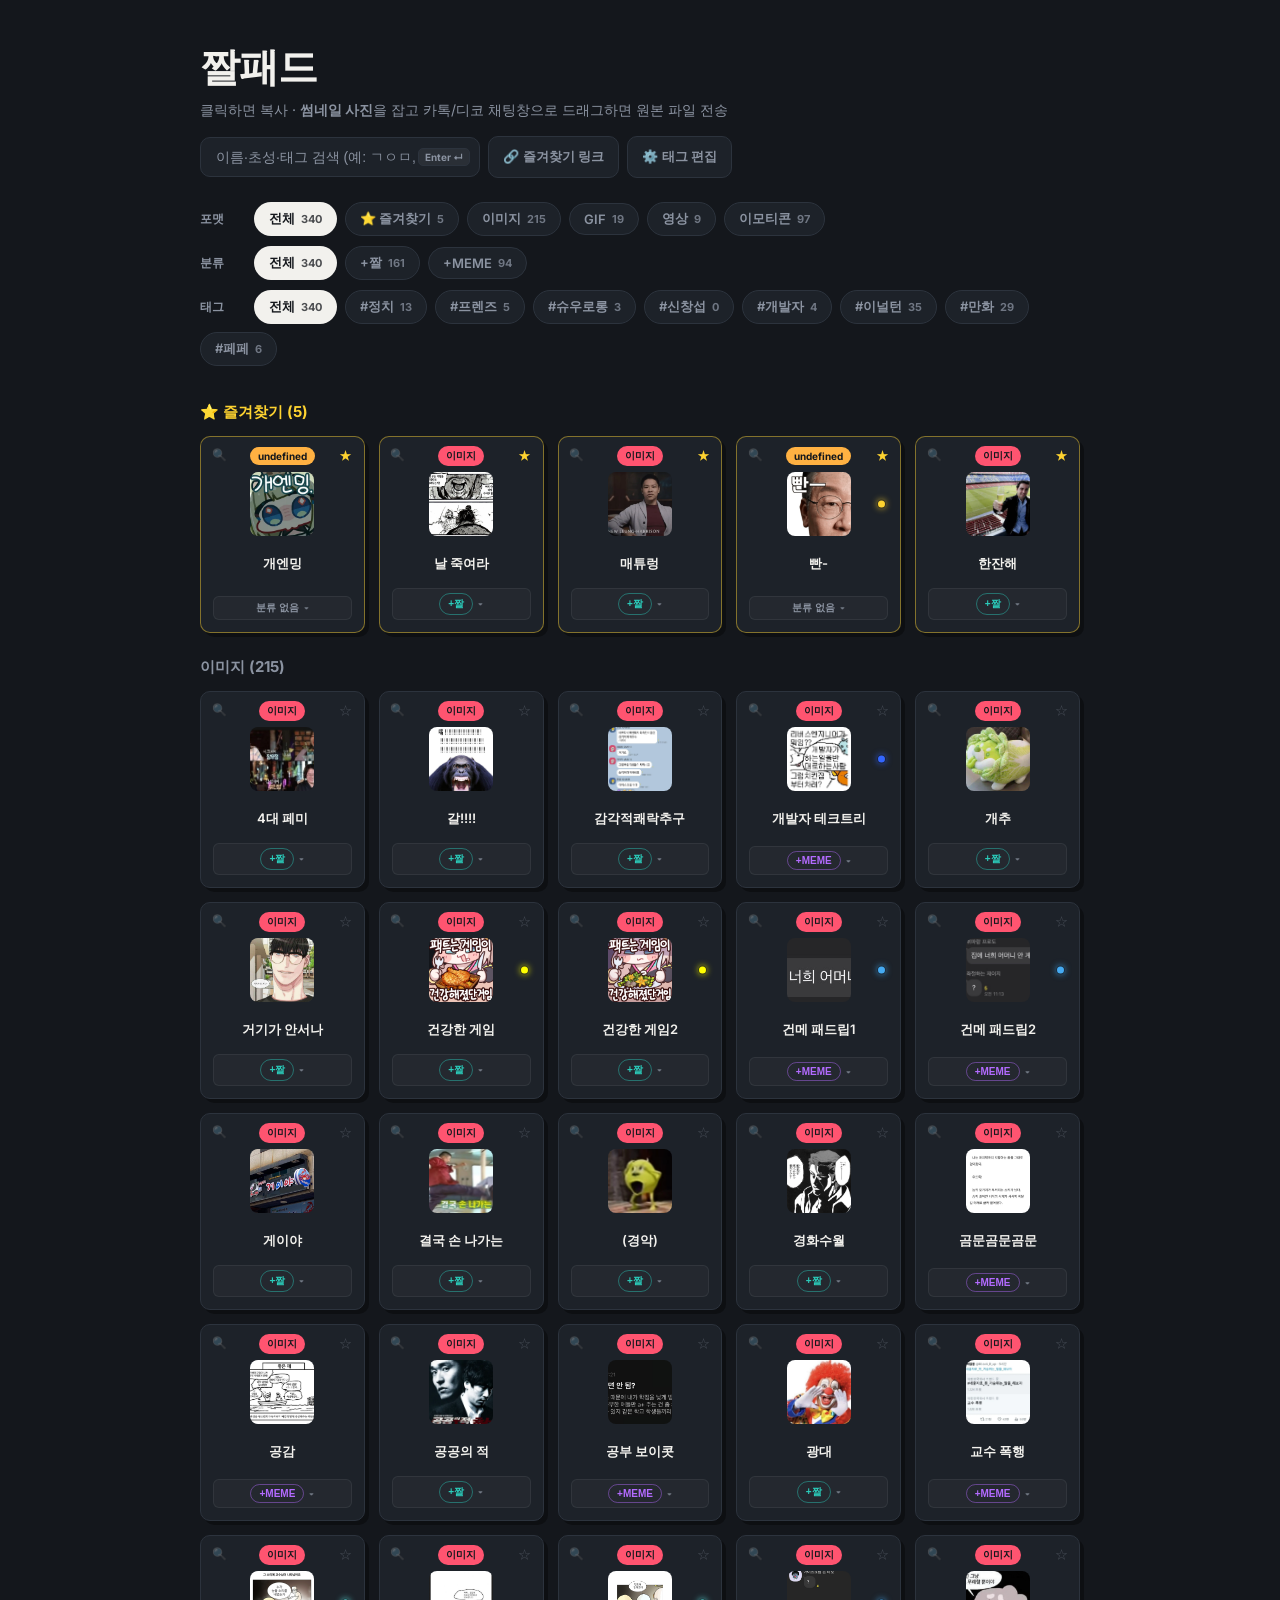
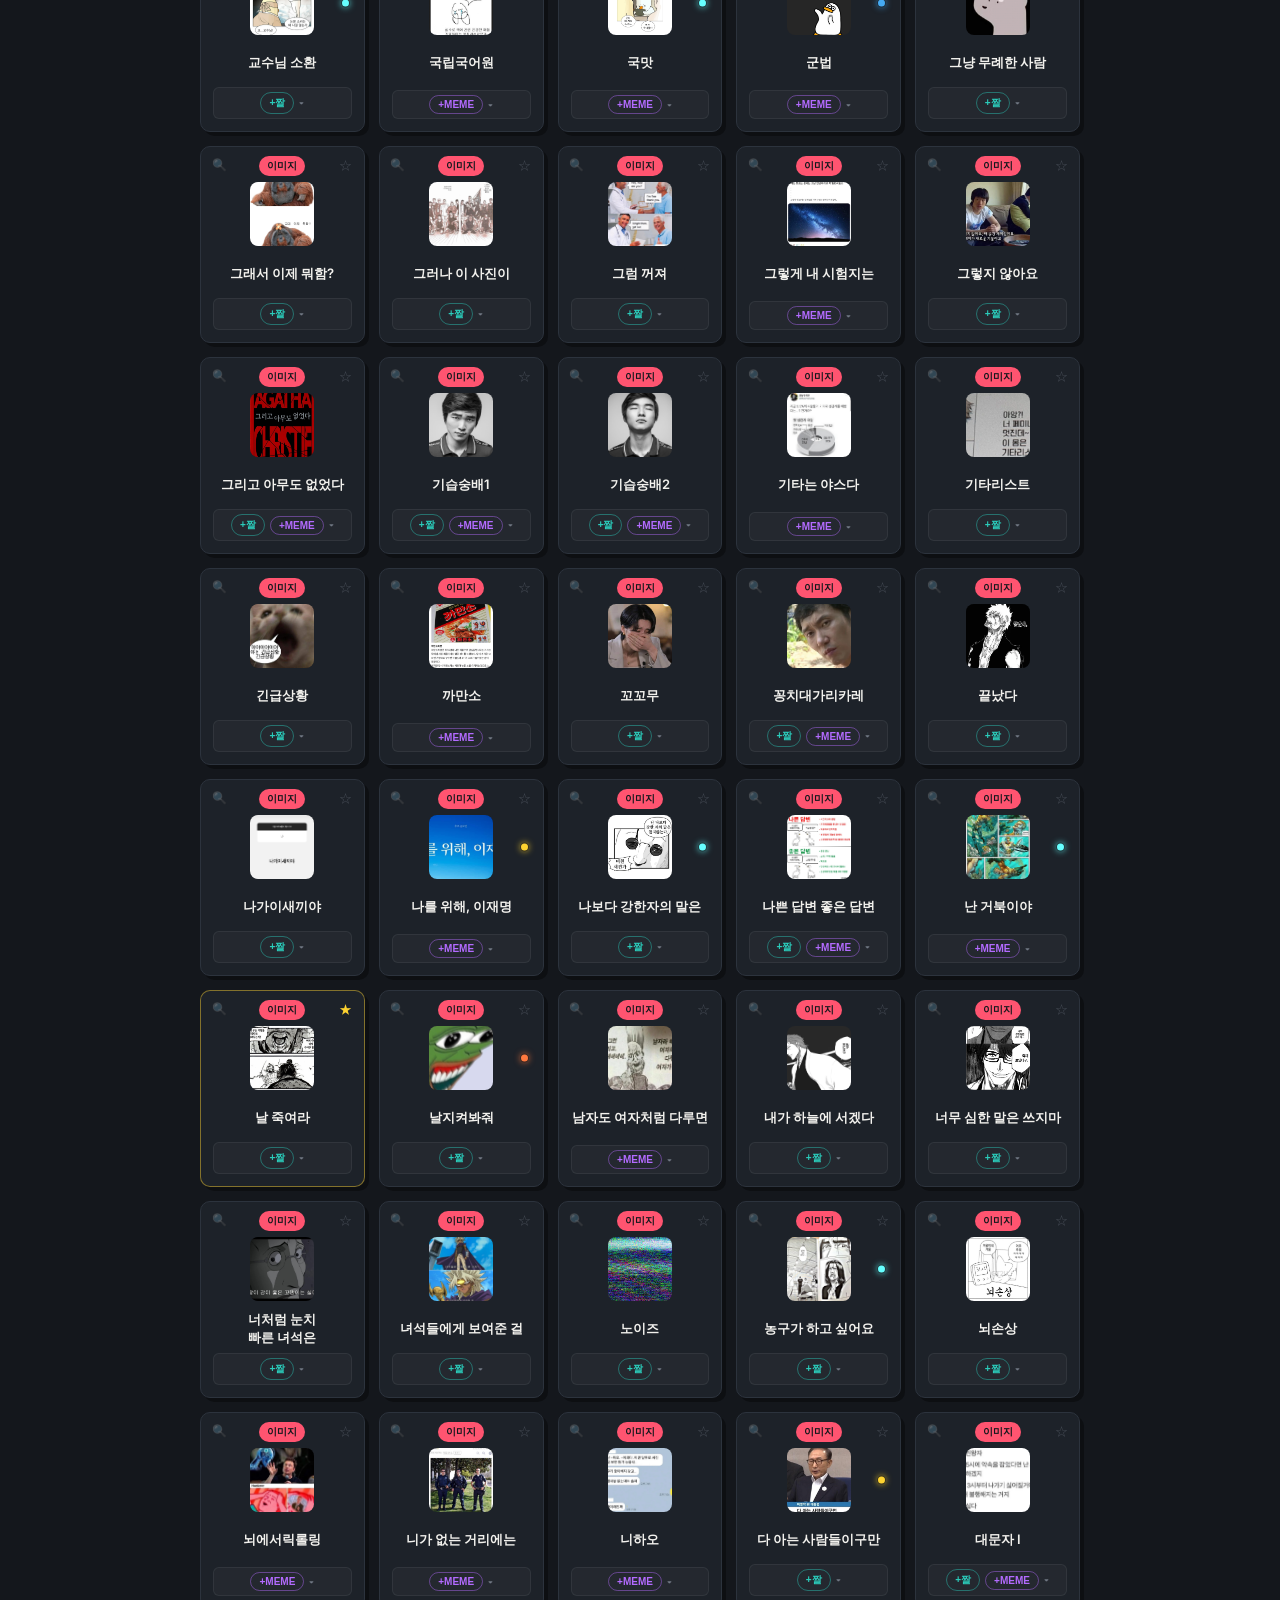
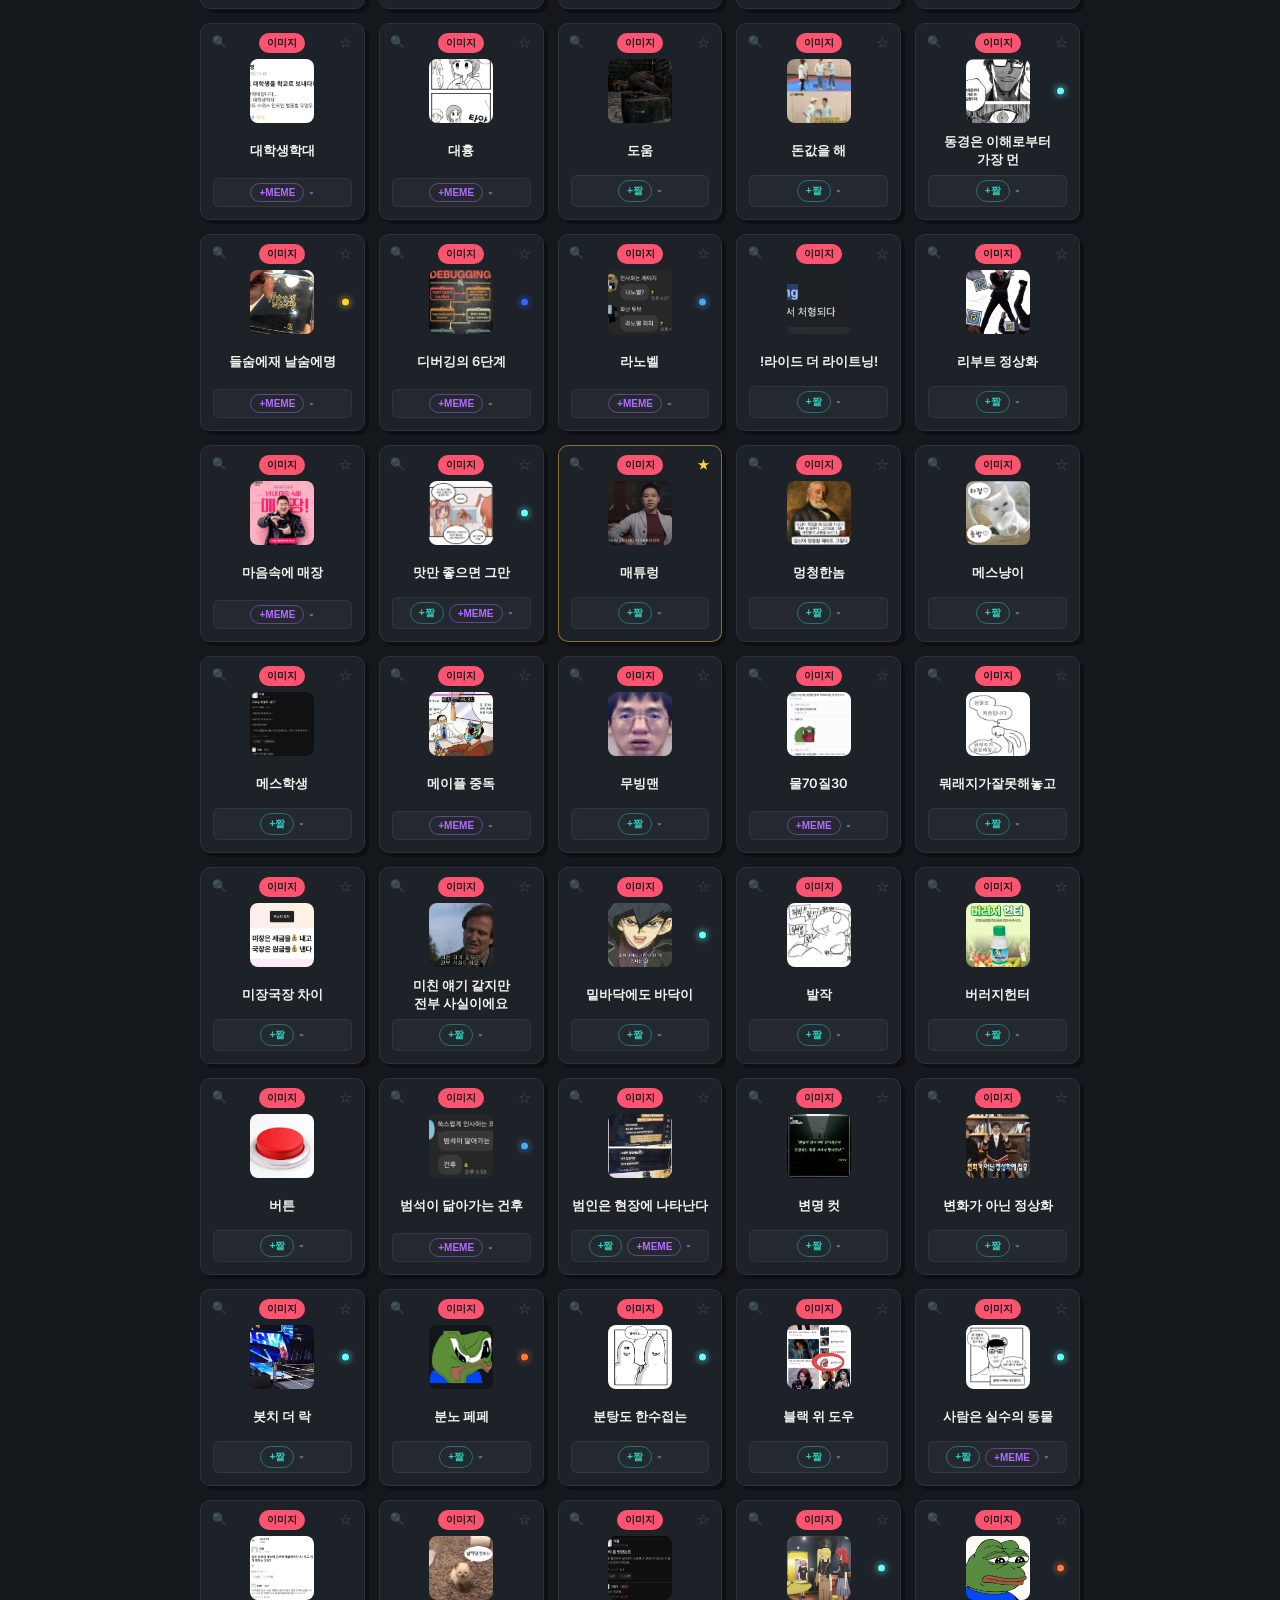
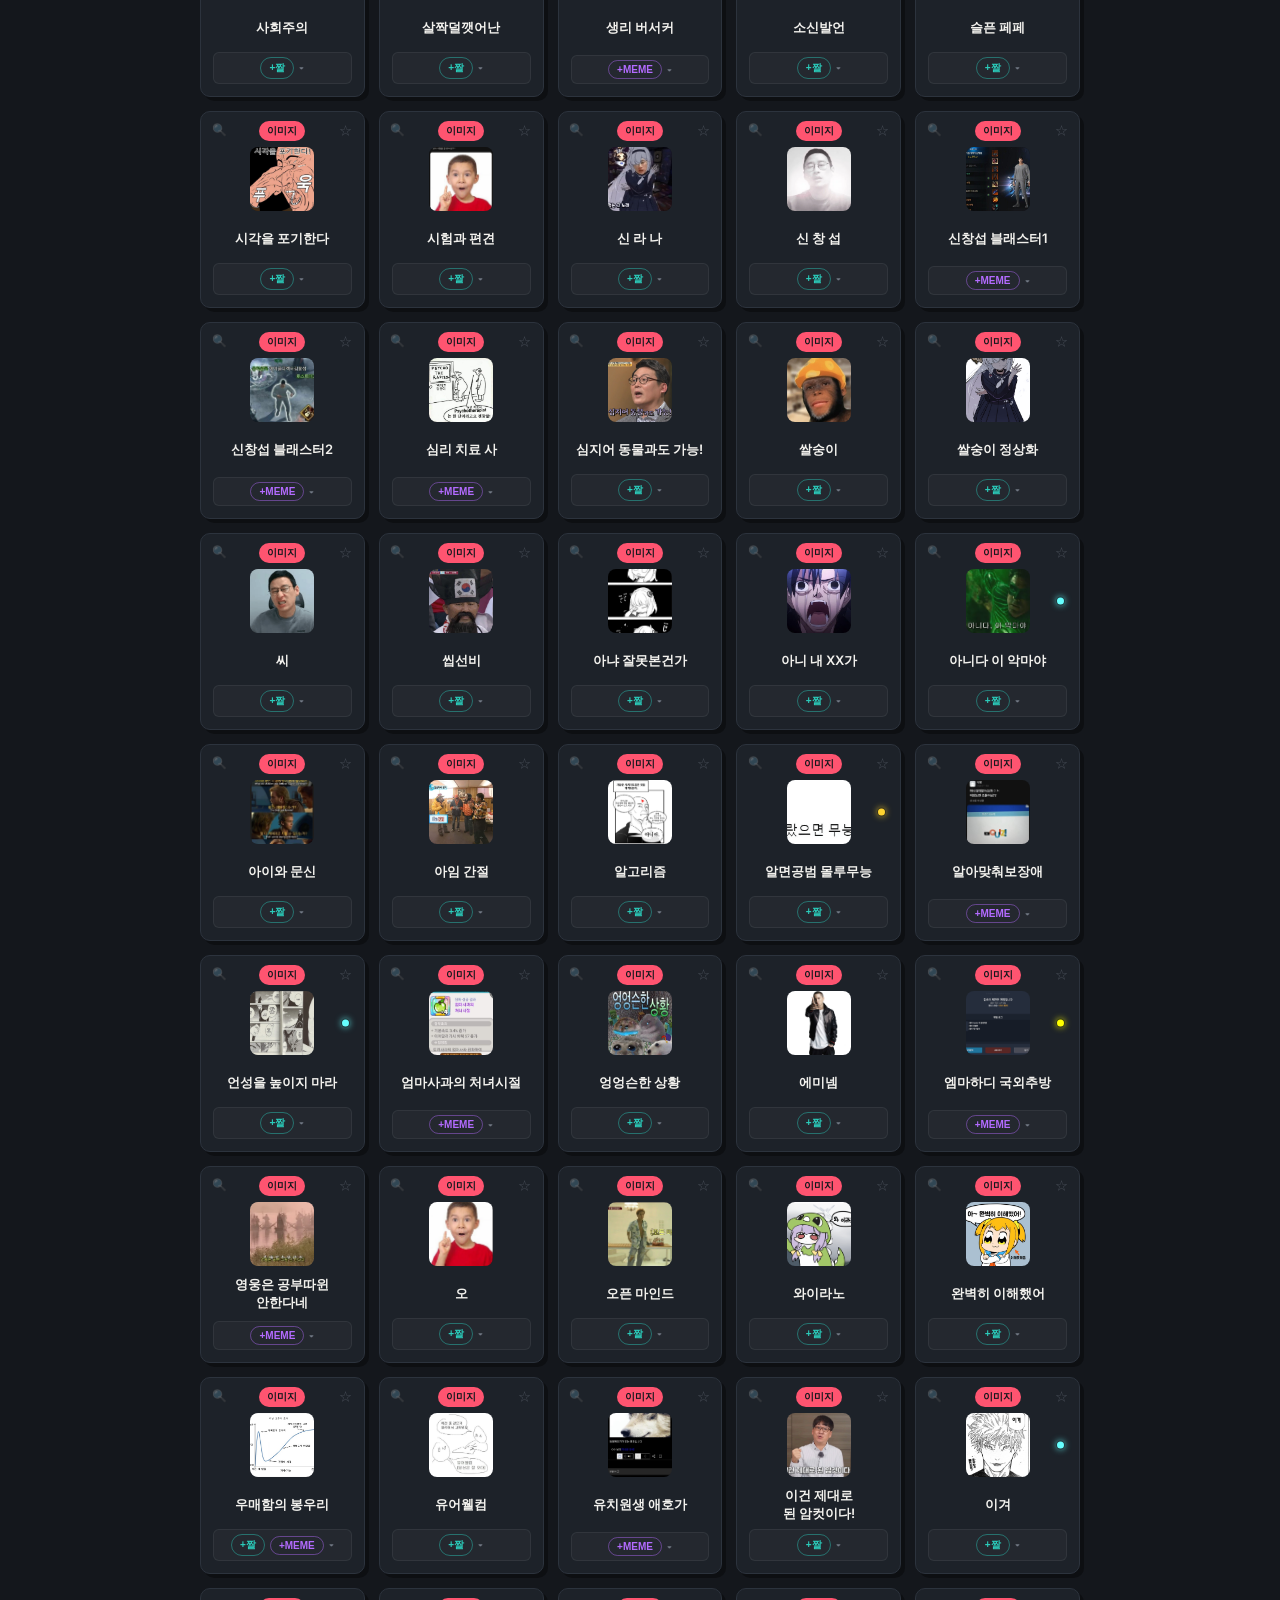
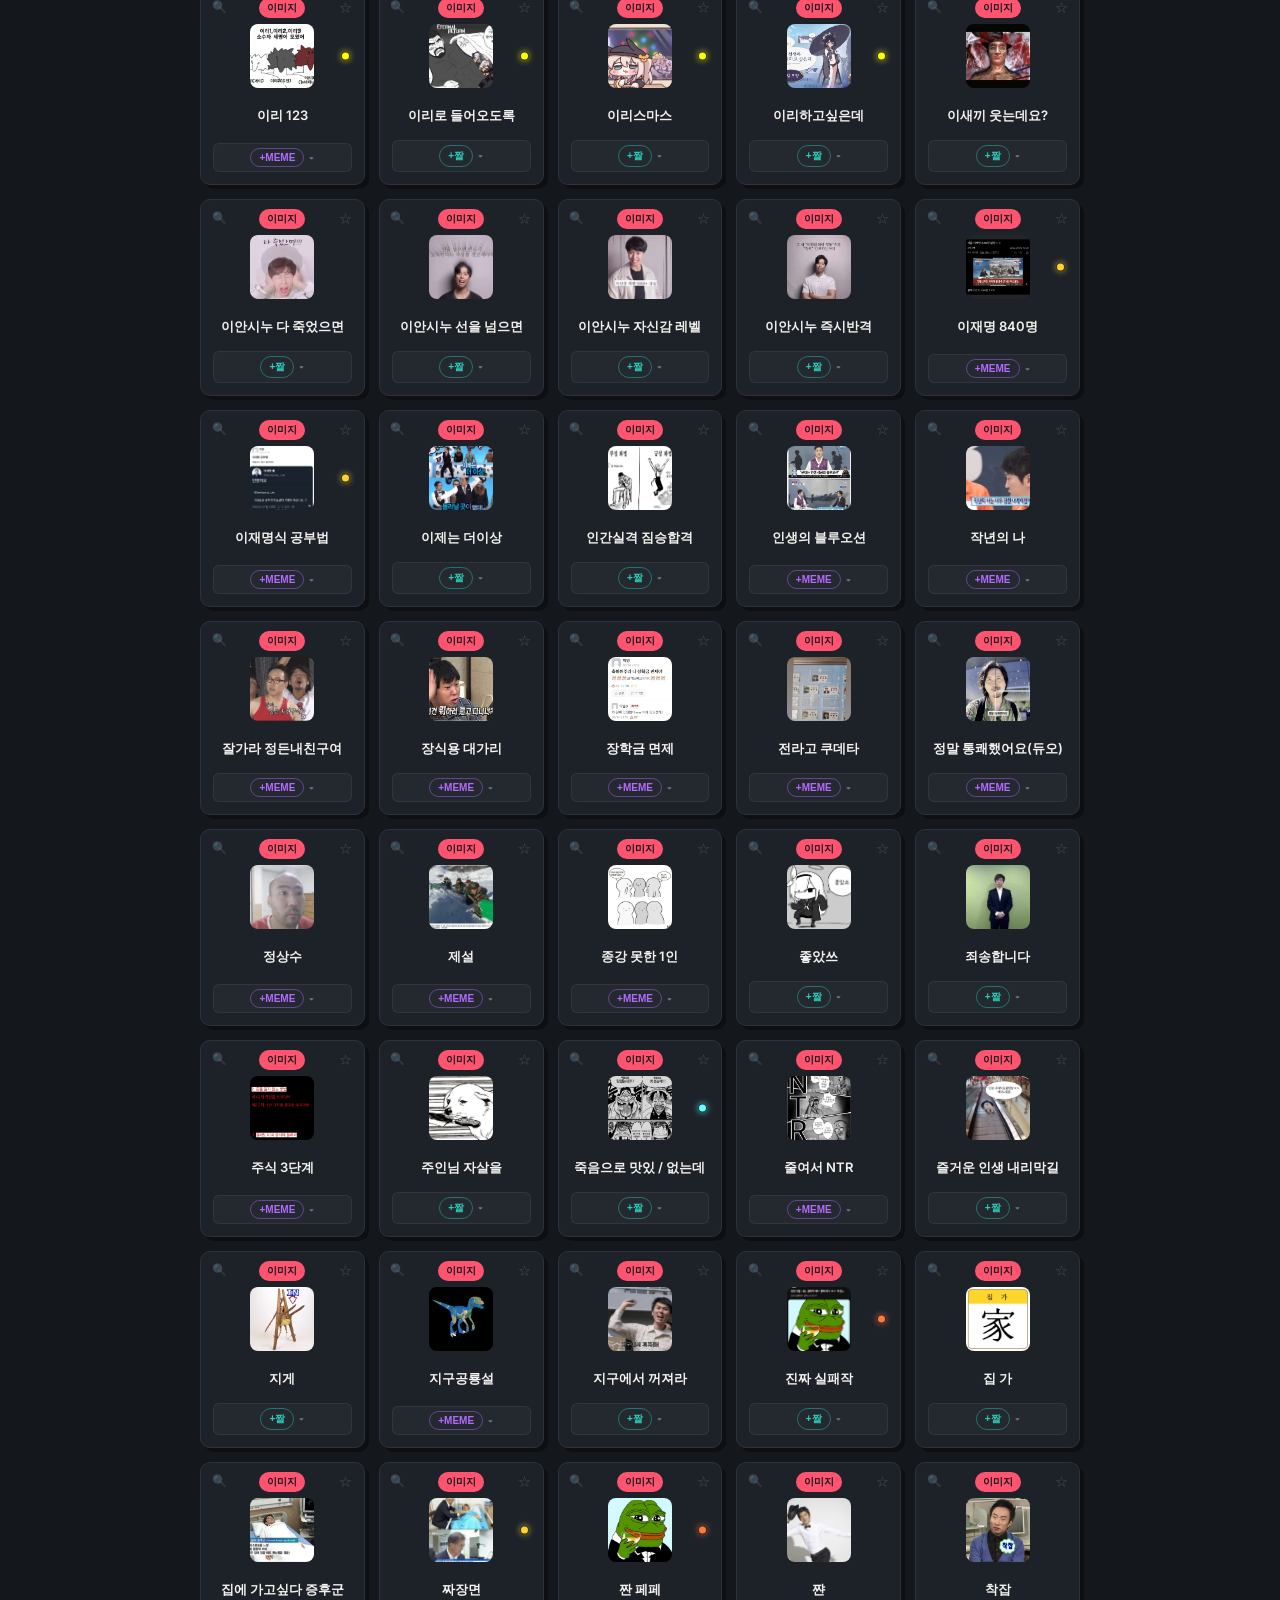
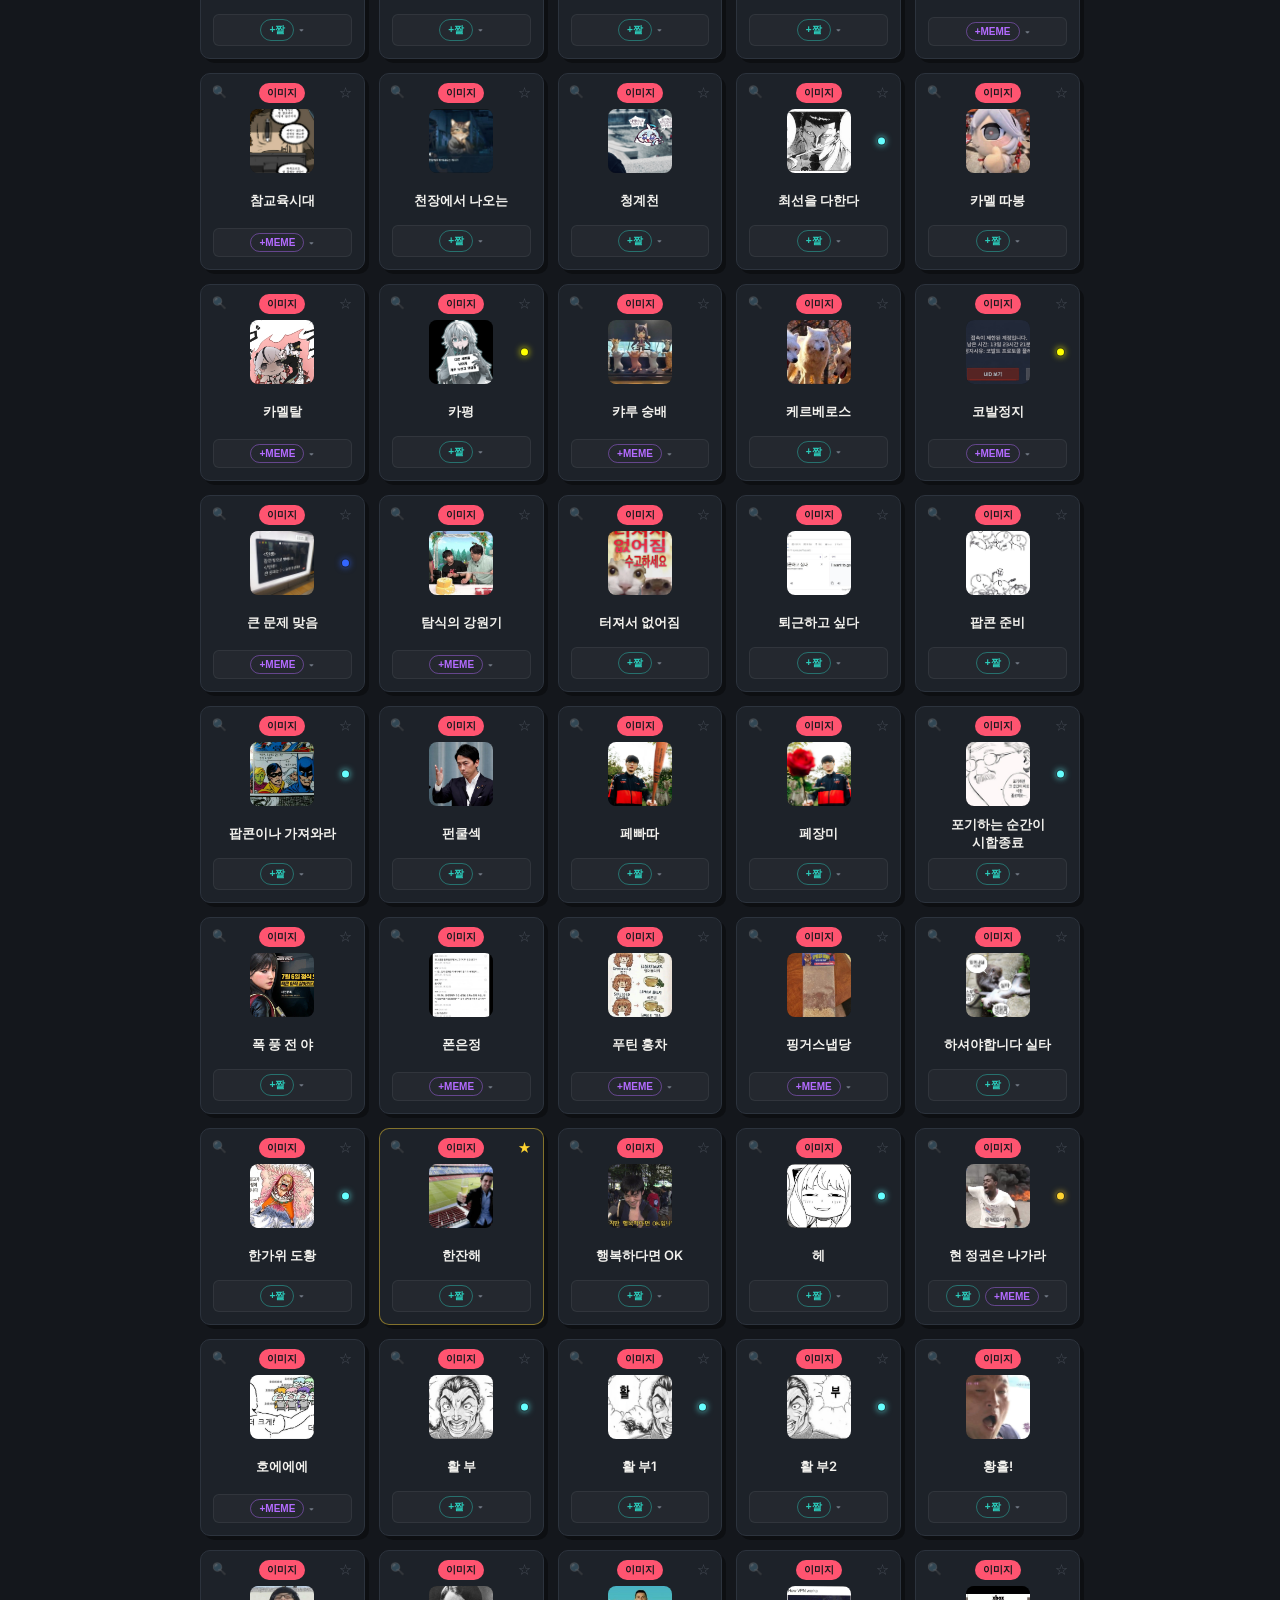
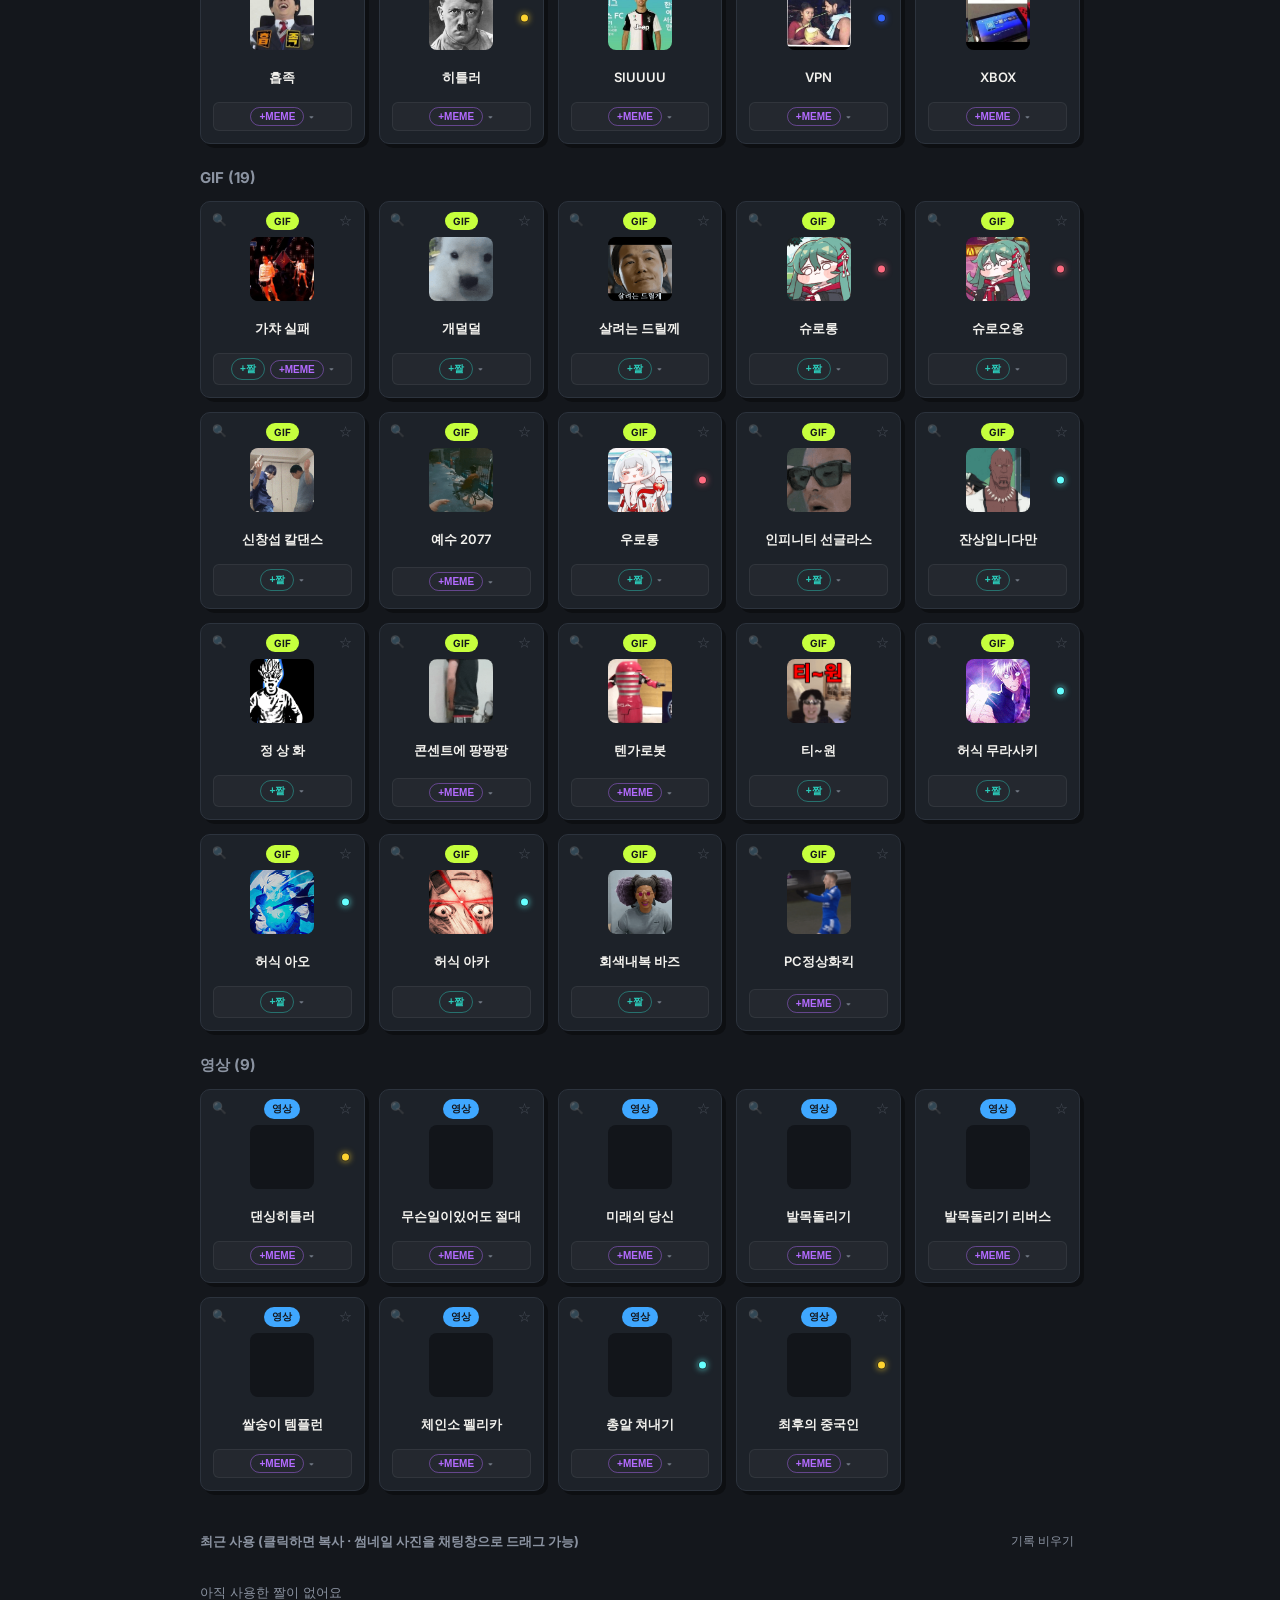
==== commit c3aace5f: "Add files via upload" ====
--- a/index.html
+++ b/index.html
@@ -63,6 +63,7 @@
       <div class="chip" data-value="img">이미지 <span class="count"></span></div>
       <div class="chip" data-value="gif">GIF <span class="count"></span></div>
       <div class="chip" data-value="video">영상 <span class="count"></span></div>
+      <div class="chip" data-value="emoji">이모티콘 <span class="count"></span></div>
     </div>
     <div class="chips-row" id="typeChips" data-filter="type"></div>
     <div class="chips-row" id="themeChips" data-filter="theme"></div>
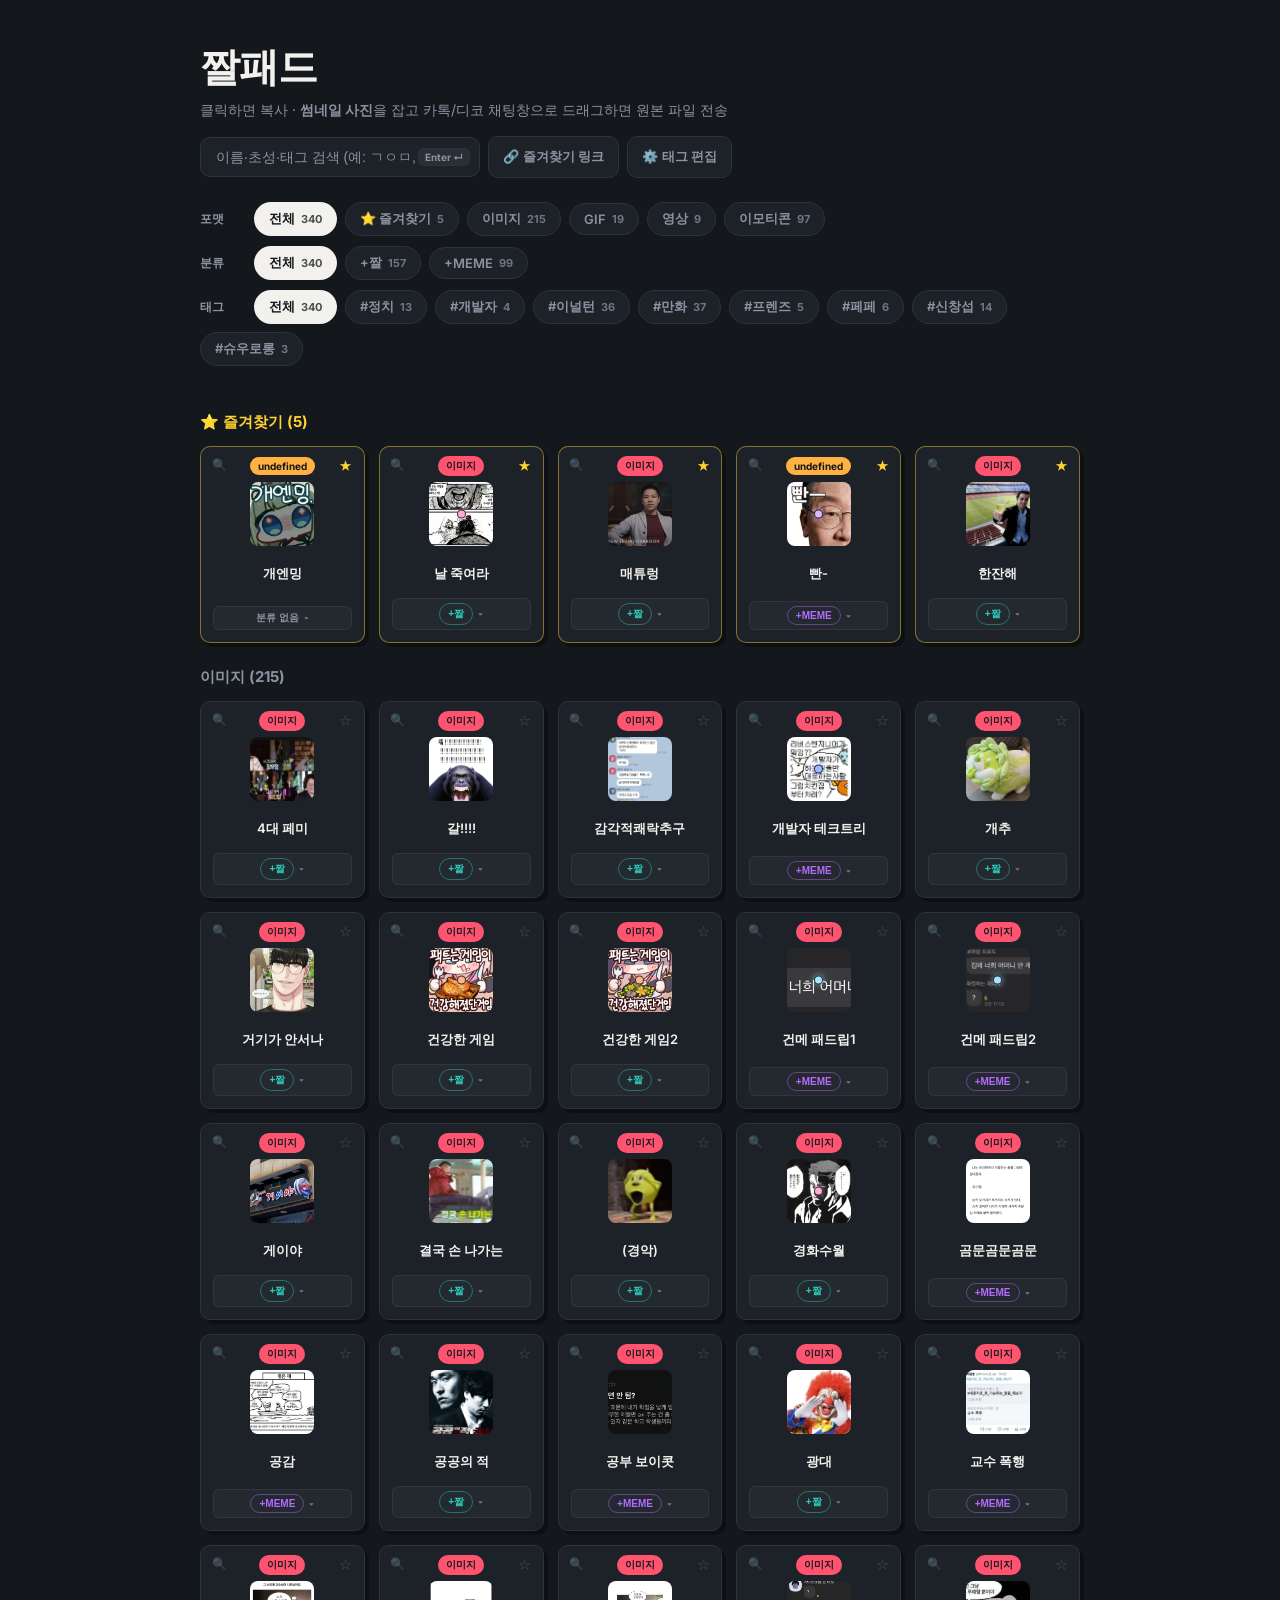
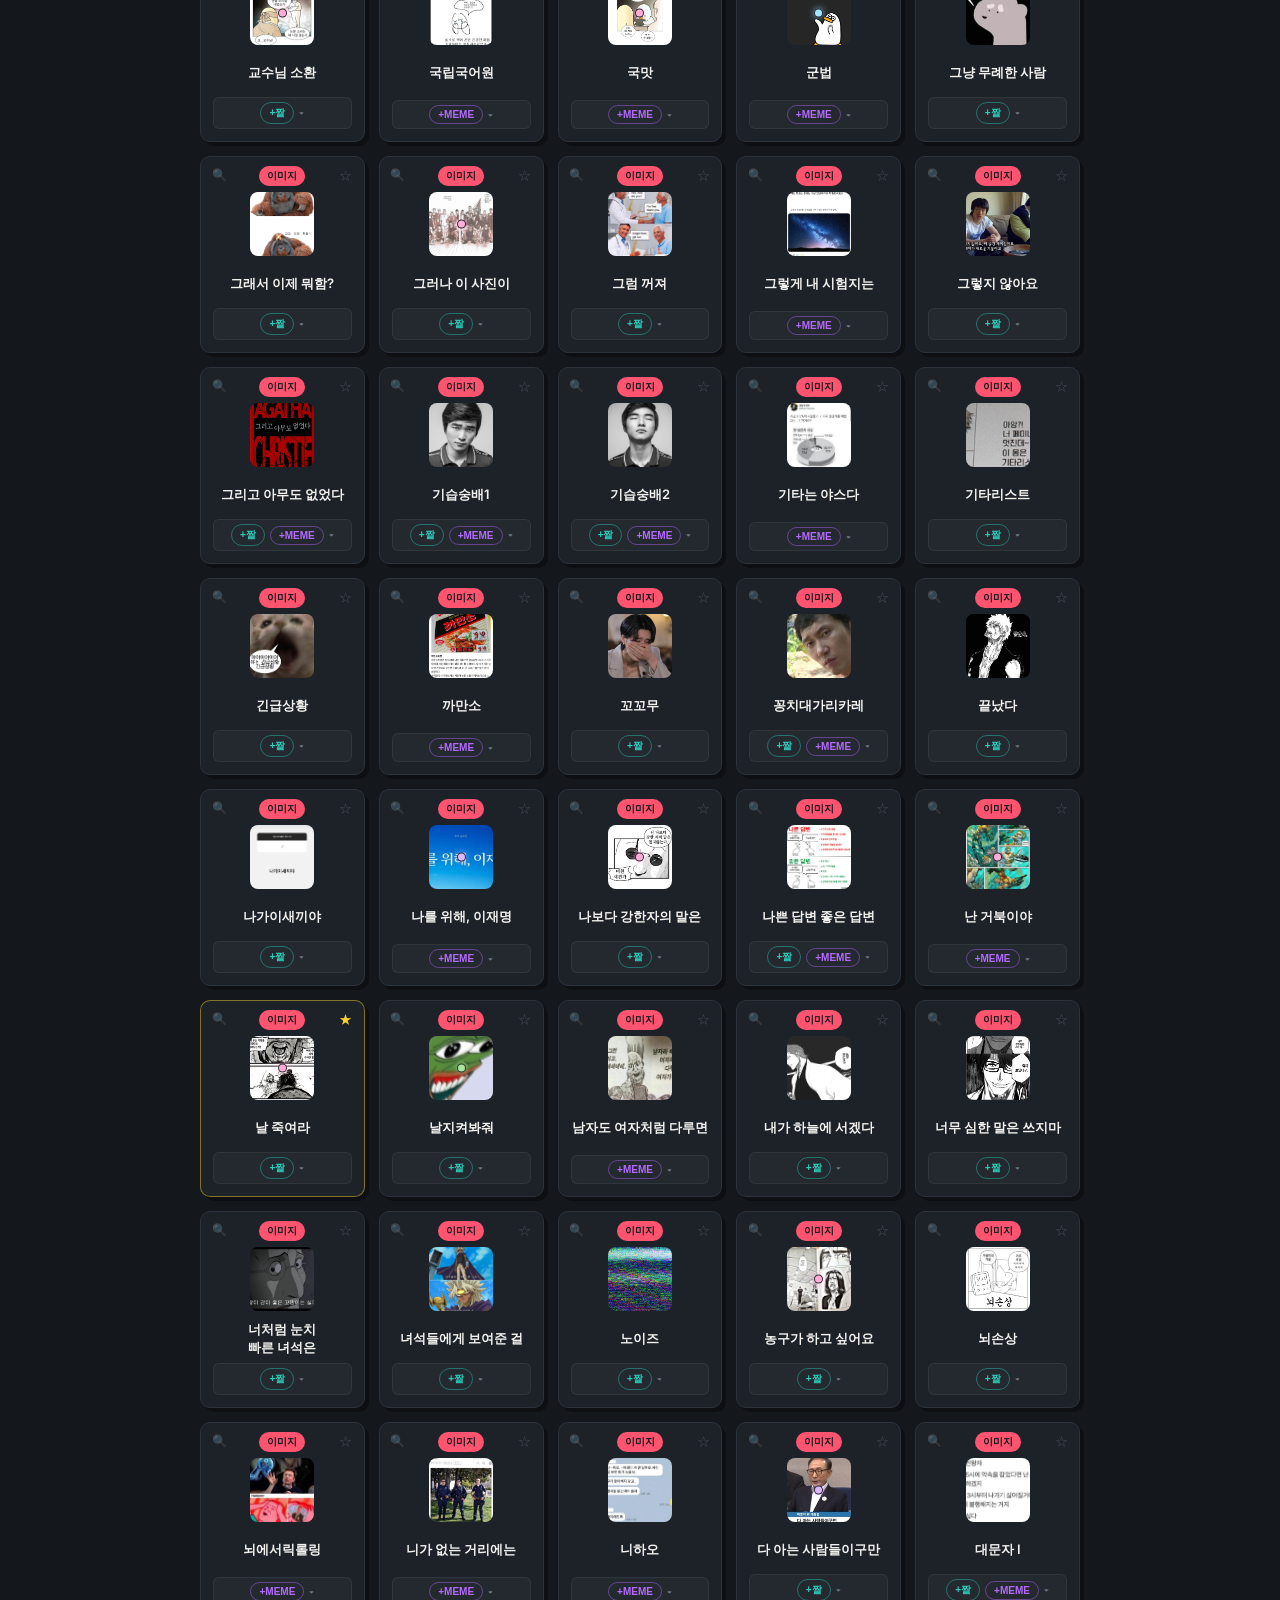
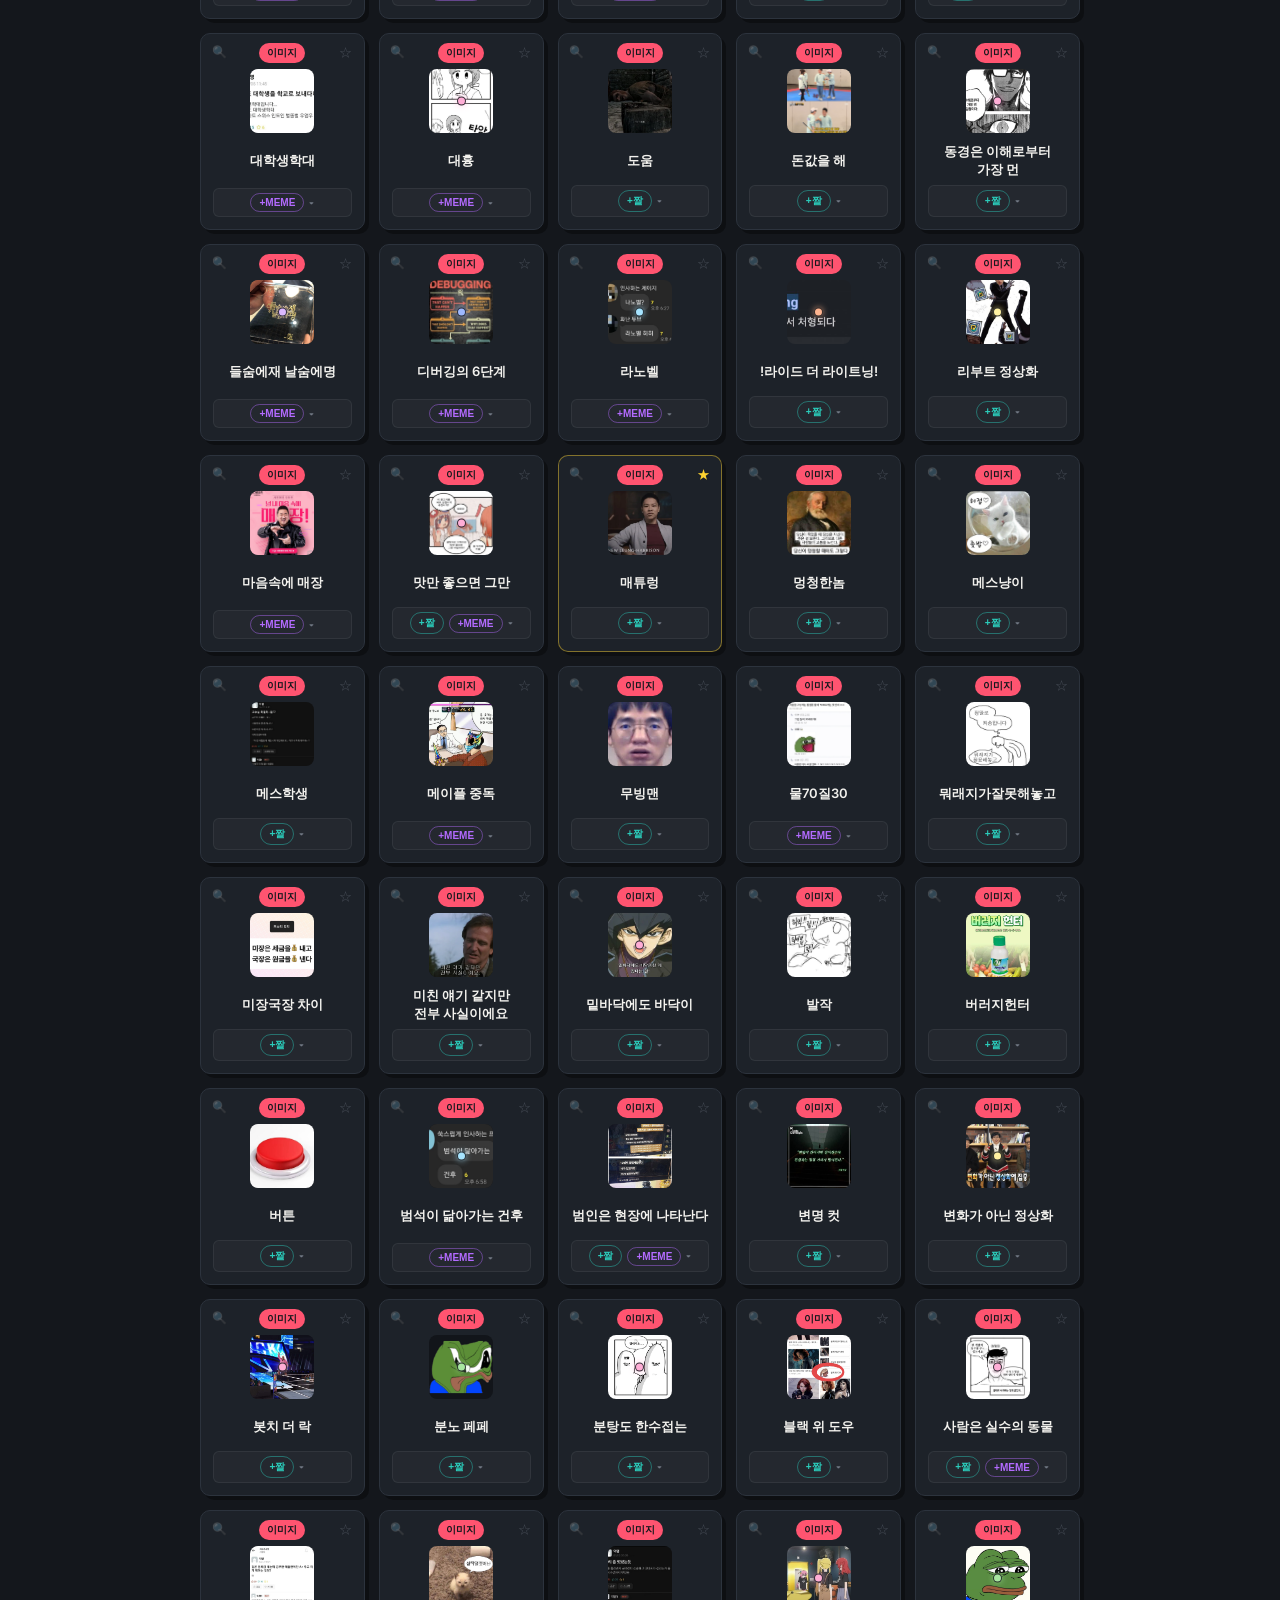
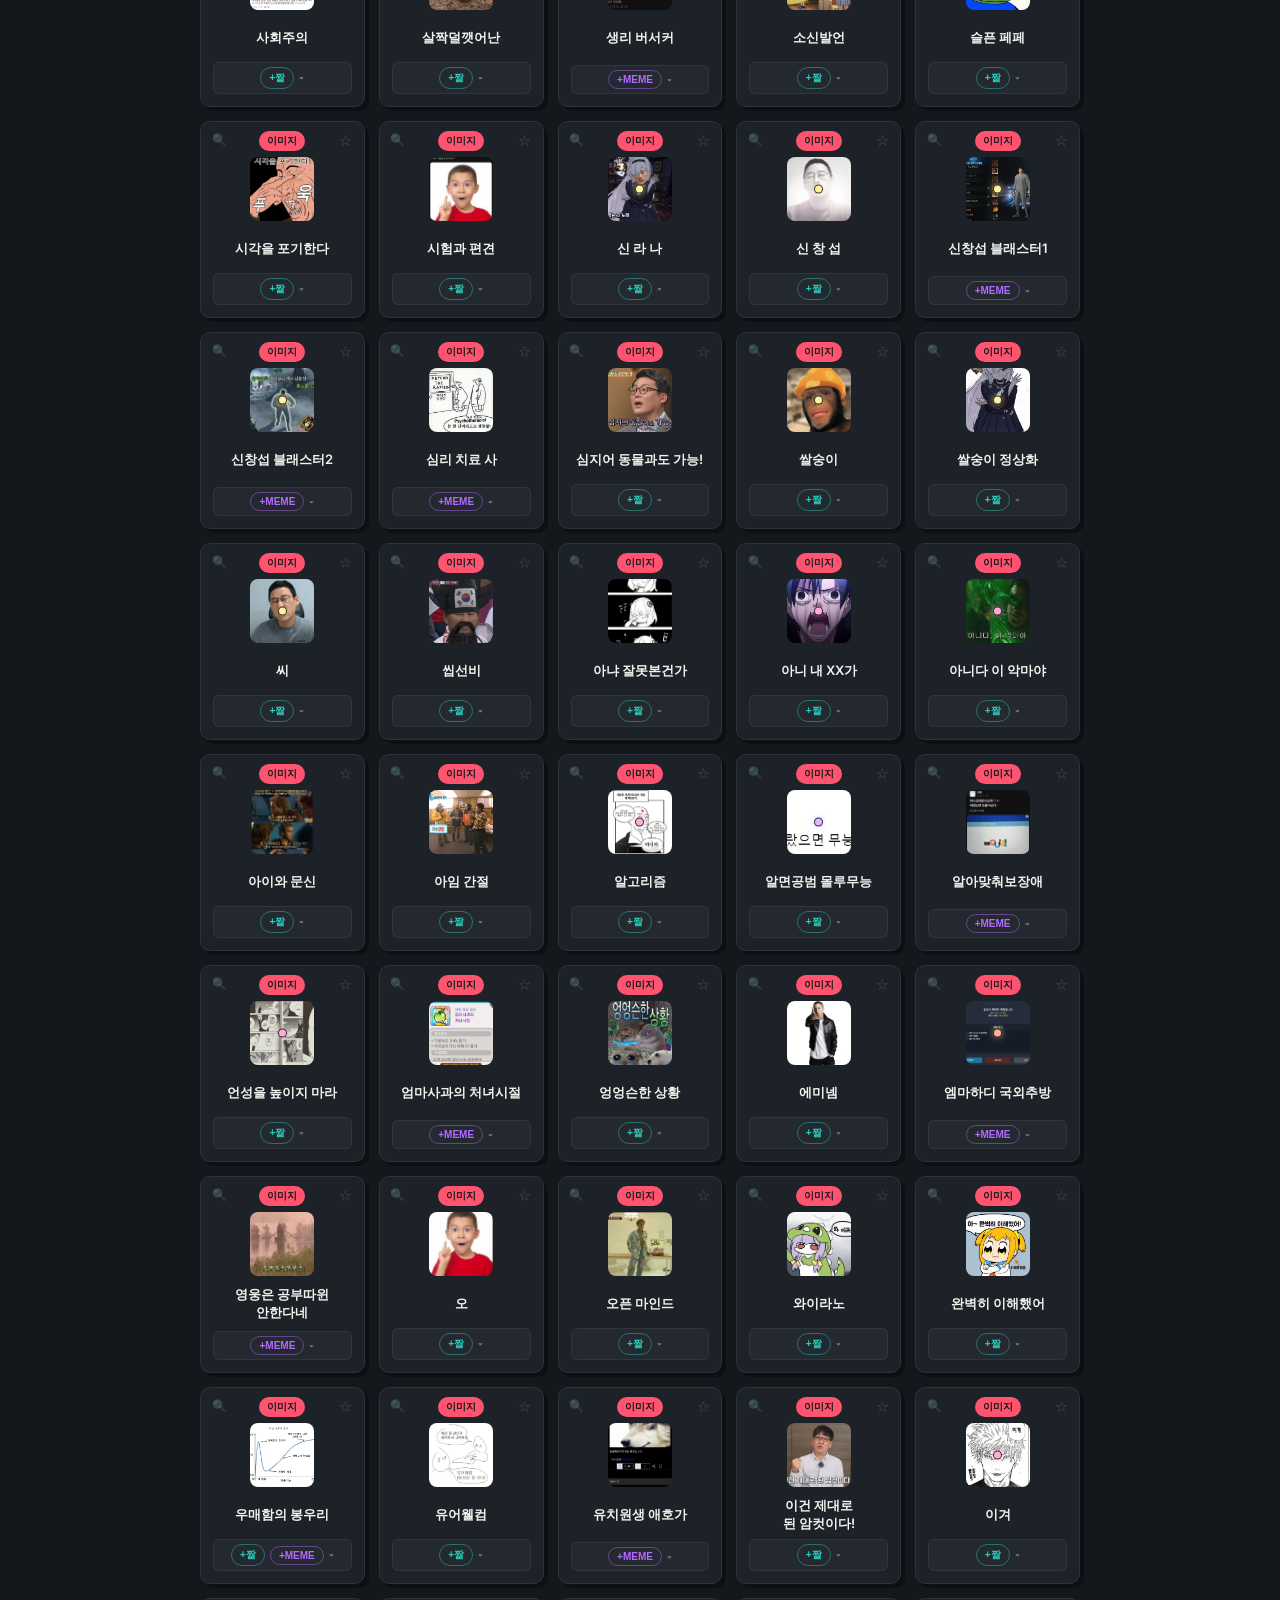
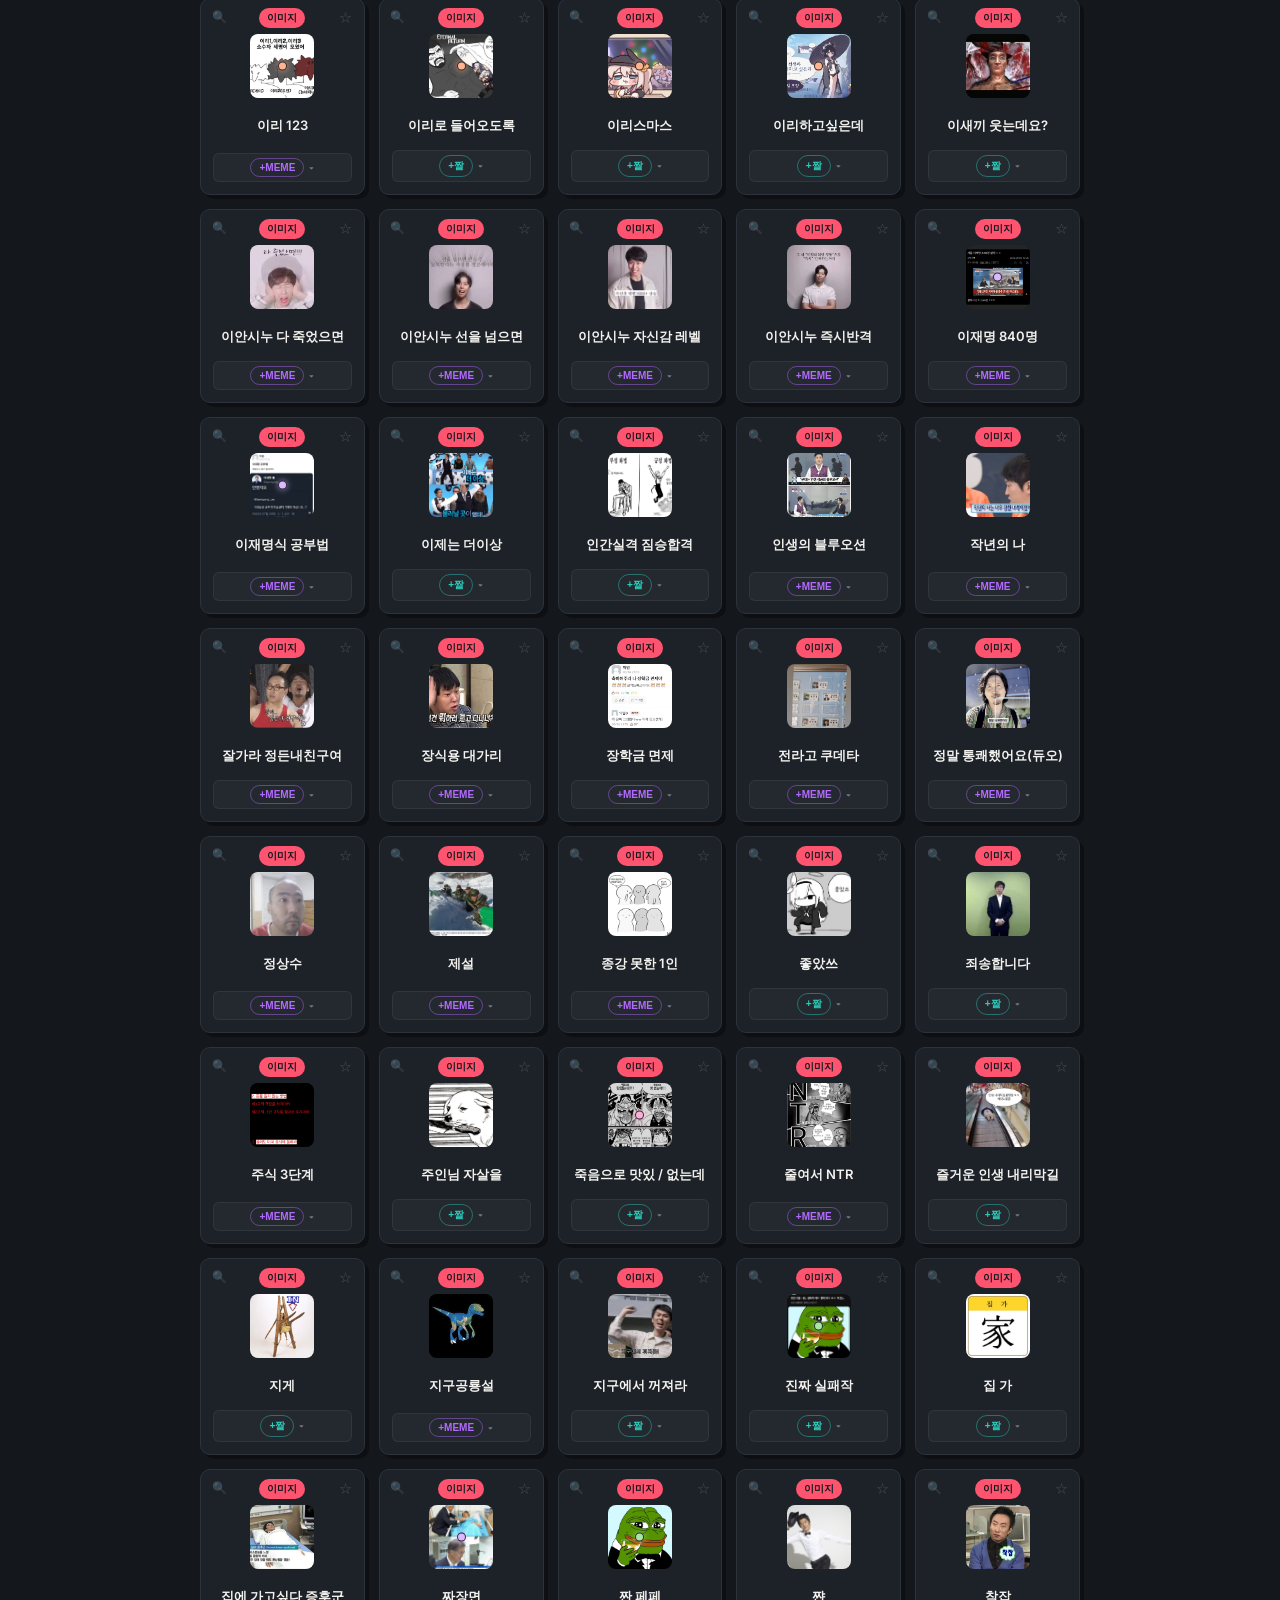
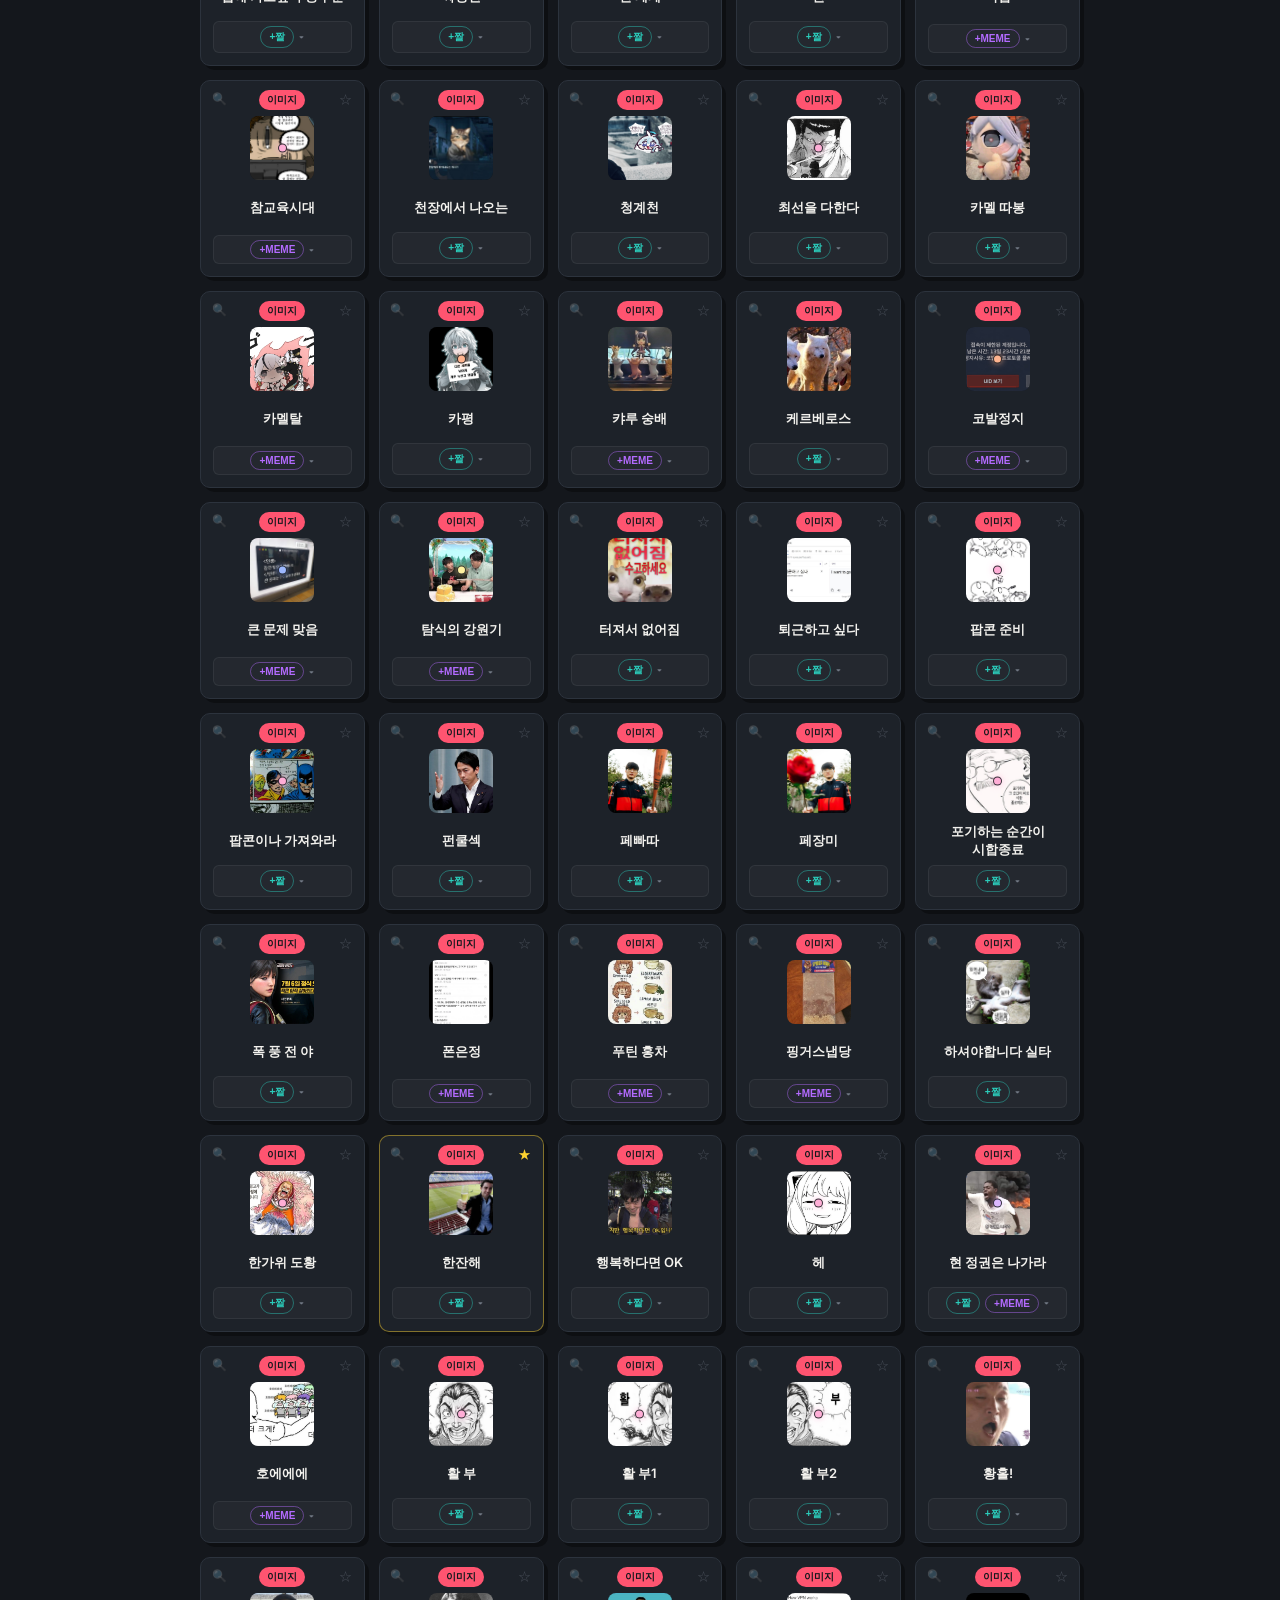
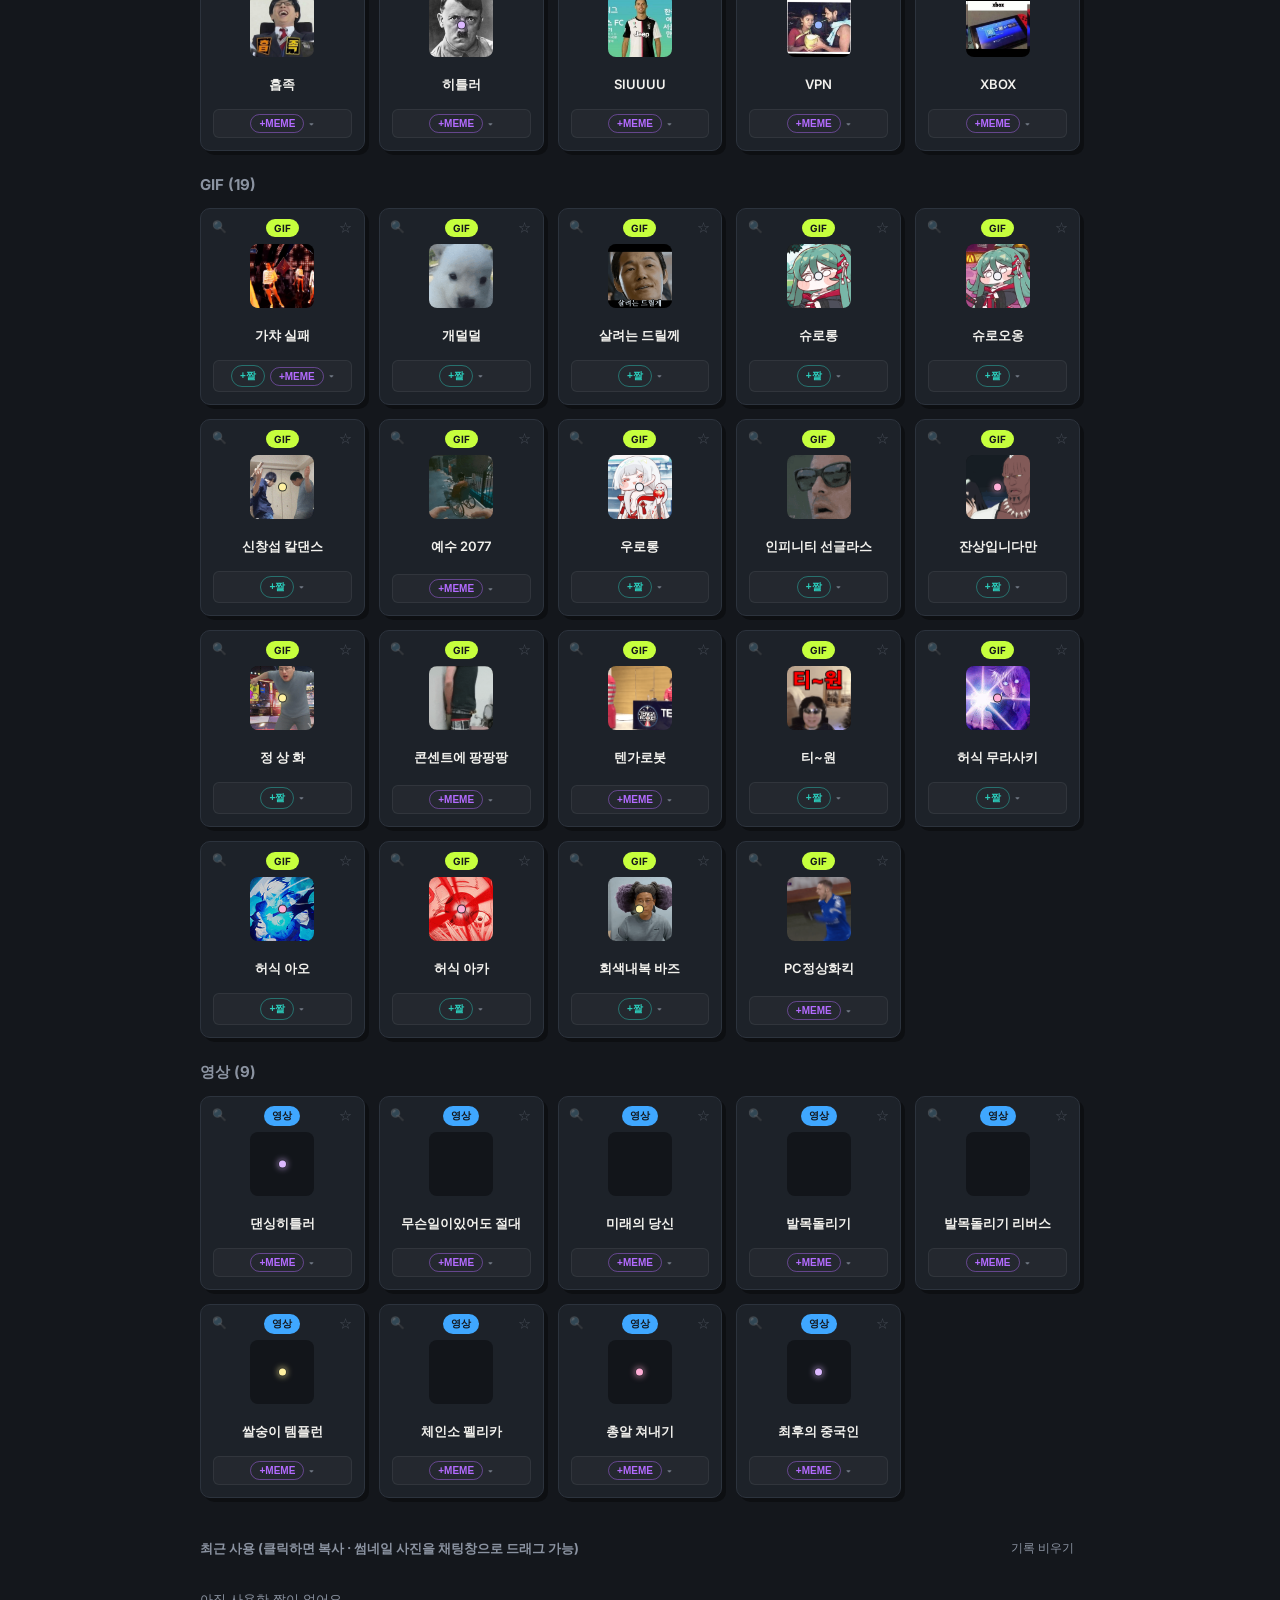
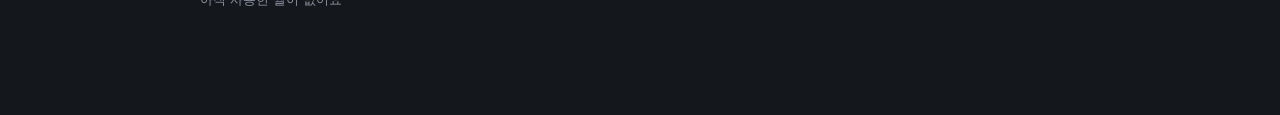
==== commit f07adfdc: "Add files via upload" ====
--- a/index.html
+++ b/index.html
@@ -36,11 +36,11 @@
   <div id="editBanner" class="edit-banner">
     <div class="edit-banner-top">
       <div class="edit-banner-info">
-        <strong>태그 편집 &amp; 새 짤 등록 모드</strong> — 박스 위쪽은 <b>+분류</b>, 박스 밑 공간은 <b>#태그</b>로 분리되어 표시됩니다.<br>
+        <strong>태그 편집 &amp; 새 짤 등록 모드</strong> — 박스 위쪽은 <b>+분류</b>, 박스 밑 공간은 <b>#태그</b>와 <b>@인물</b>로 분리되어 표시됩니다.<br>
         ⭐ 즐겨찾기(★)와 태그를 수정한 뒤 <b>pads.js 다운로드</b>를 눌러 덮어쓰면 <b>모든 기기·브라우저에서 즐겨찾기가 똑같이 동기화</b>됩니다!
       </div>
       <div class="edit-actions">
-        <input id="newTagInput" class="new-tag-input" type="text" placeholder="새 #태그 입력 (예: 이리)">
+        <input id="newTagInput" class="new-tag-input" type="text" placeholder="새 #태그 / @인물 입력">
         <button id="addTagBtn" class="btn-action" type="button">+ 추가</button>
         <button id="copyPadsBtn" class="btn-action" type="button">📋 코드 복사</button>
         <button id="downloadPadsBtn" class="btn-action primary" type="button">💾 pads.js 다운로드</button>
@@ -67,6 +67,7 @@
     </div>
     <div class="chips-row" id="typeChips" data-filter="type"></div>
     <div class="chips-row" id="themeChips" data-filter="theme"></div>
+    <div class="chips-row" id="personChips" data-filter="person"></div>
   </div>
 
   <div class="grid" id="grid"></div>
